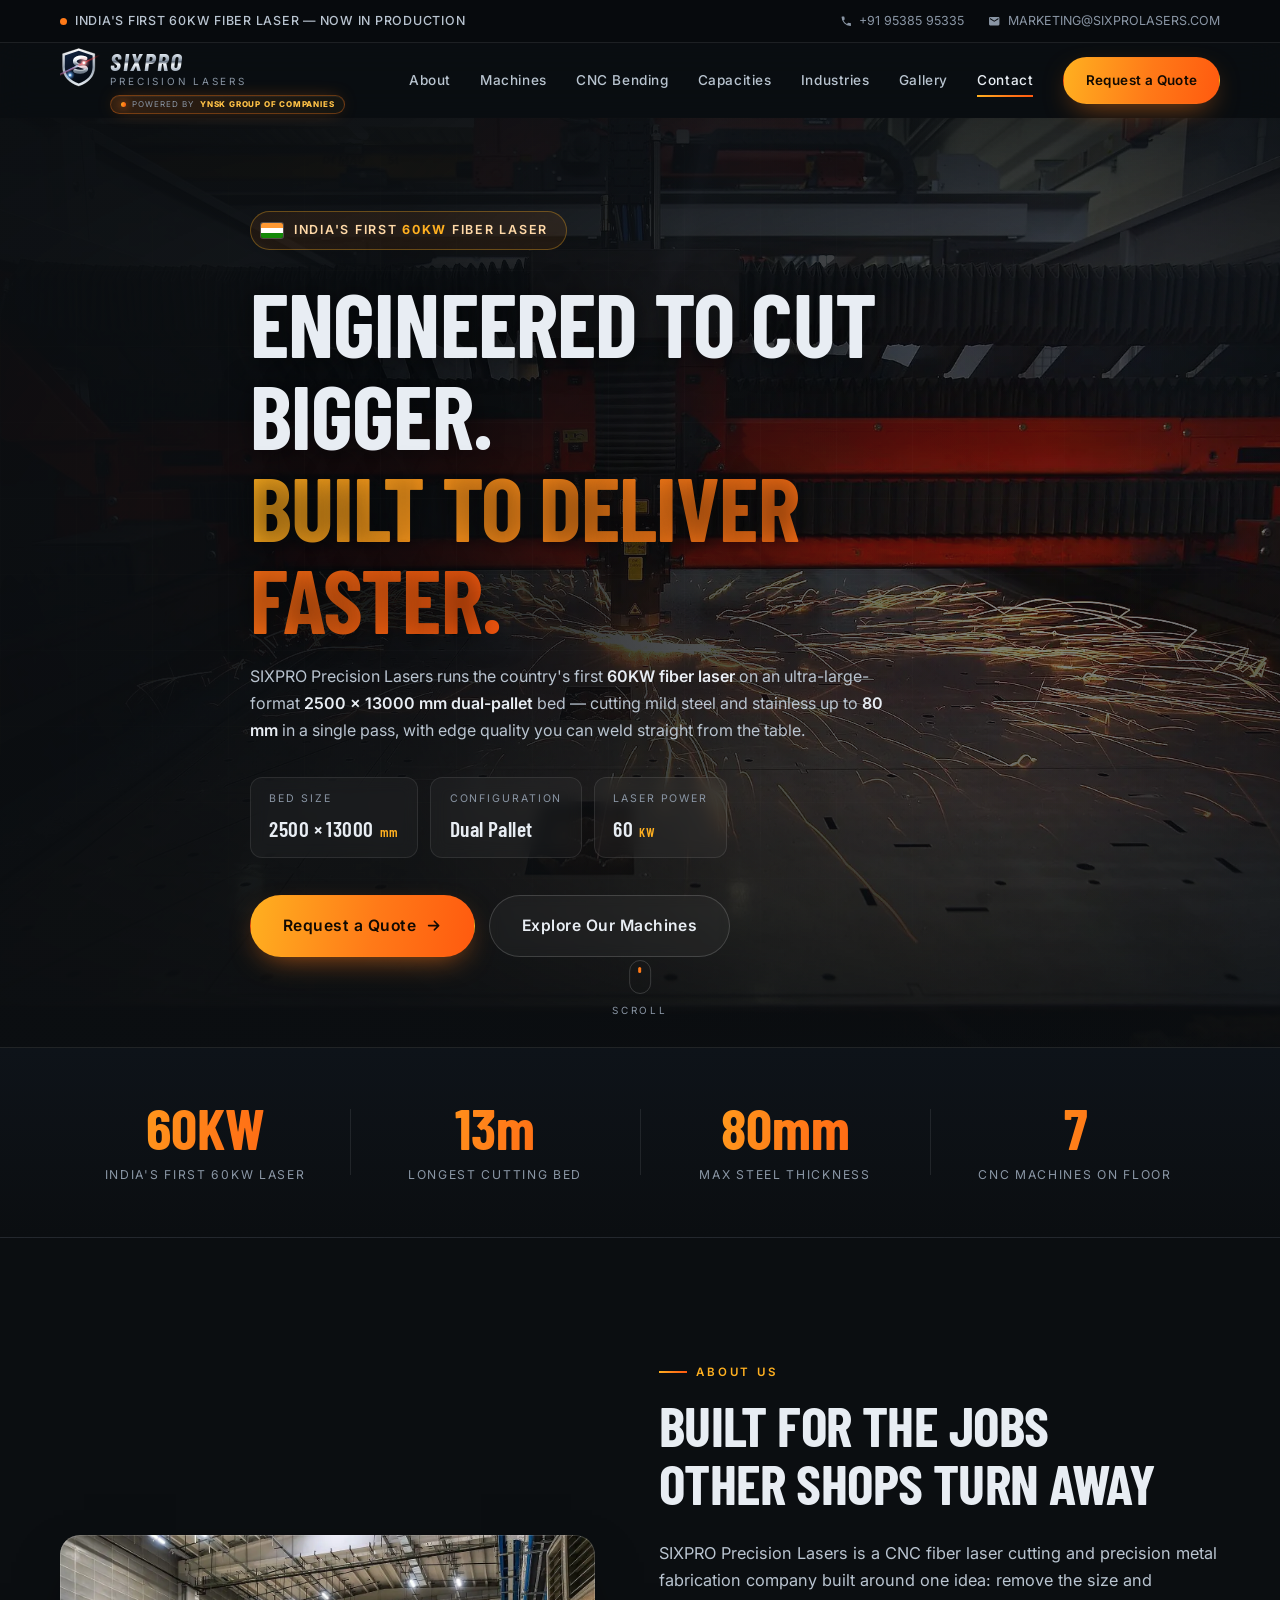
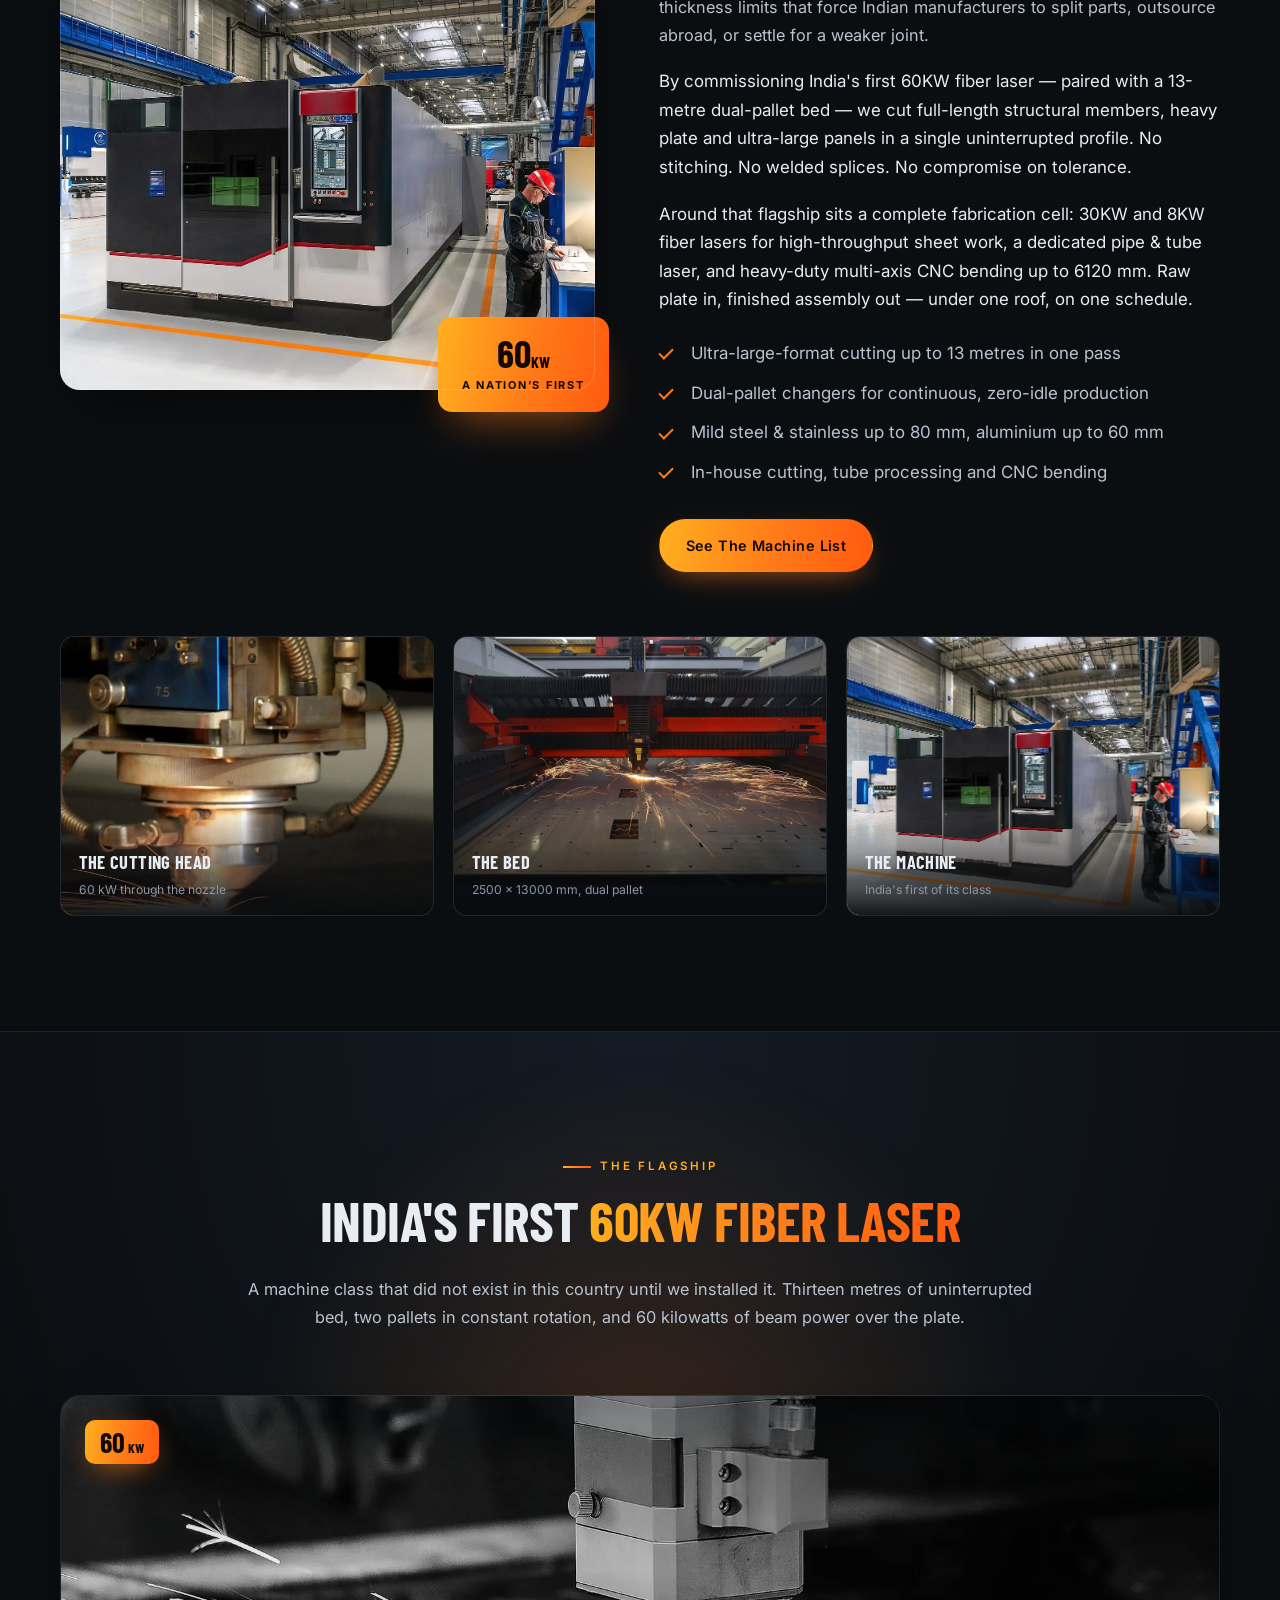
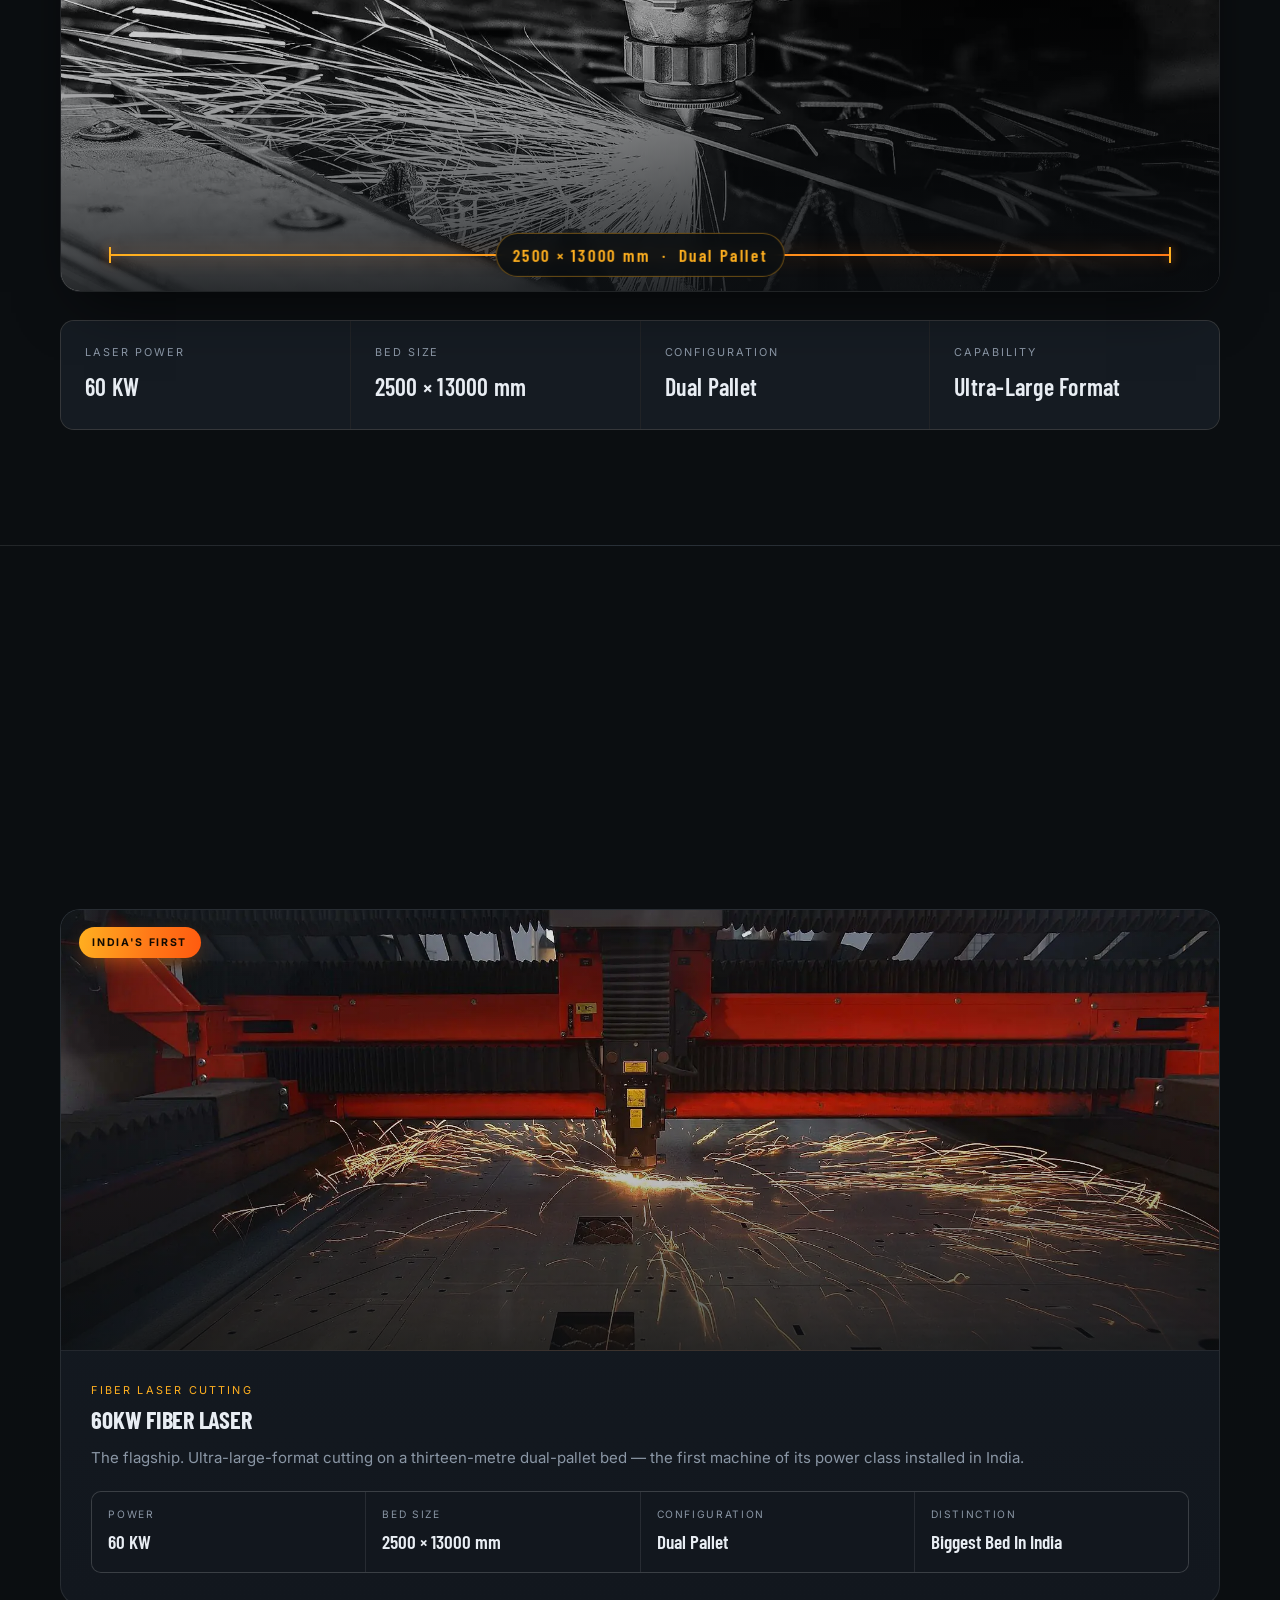
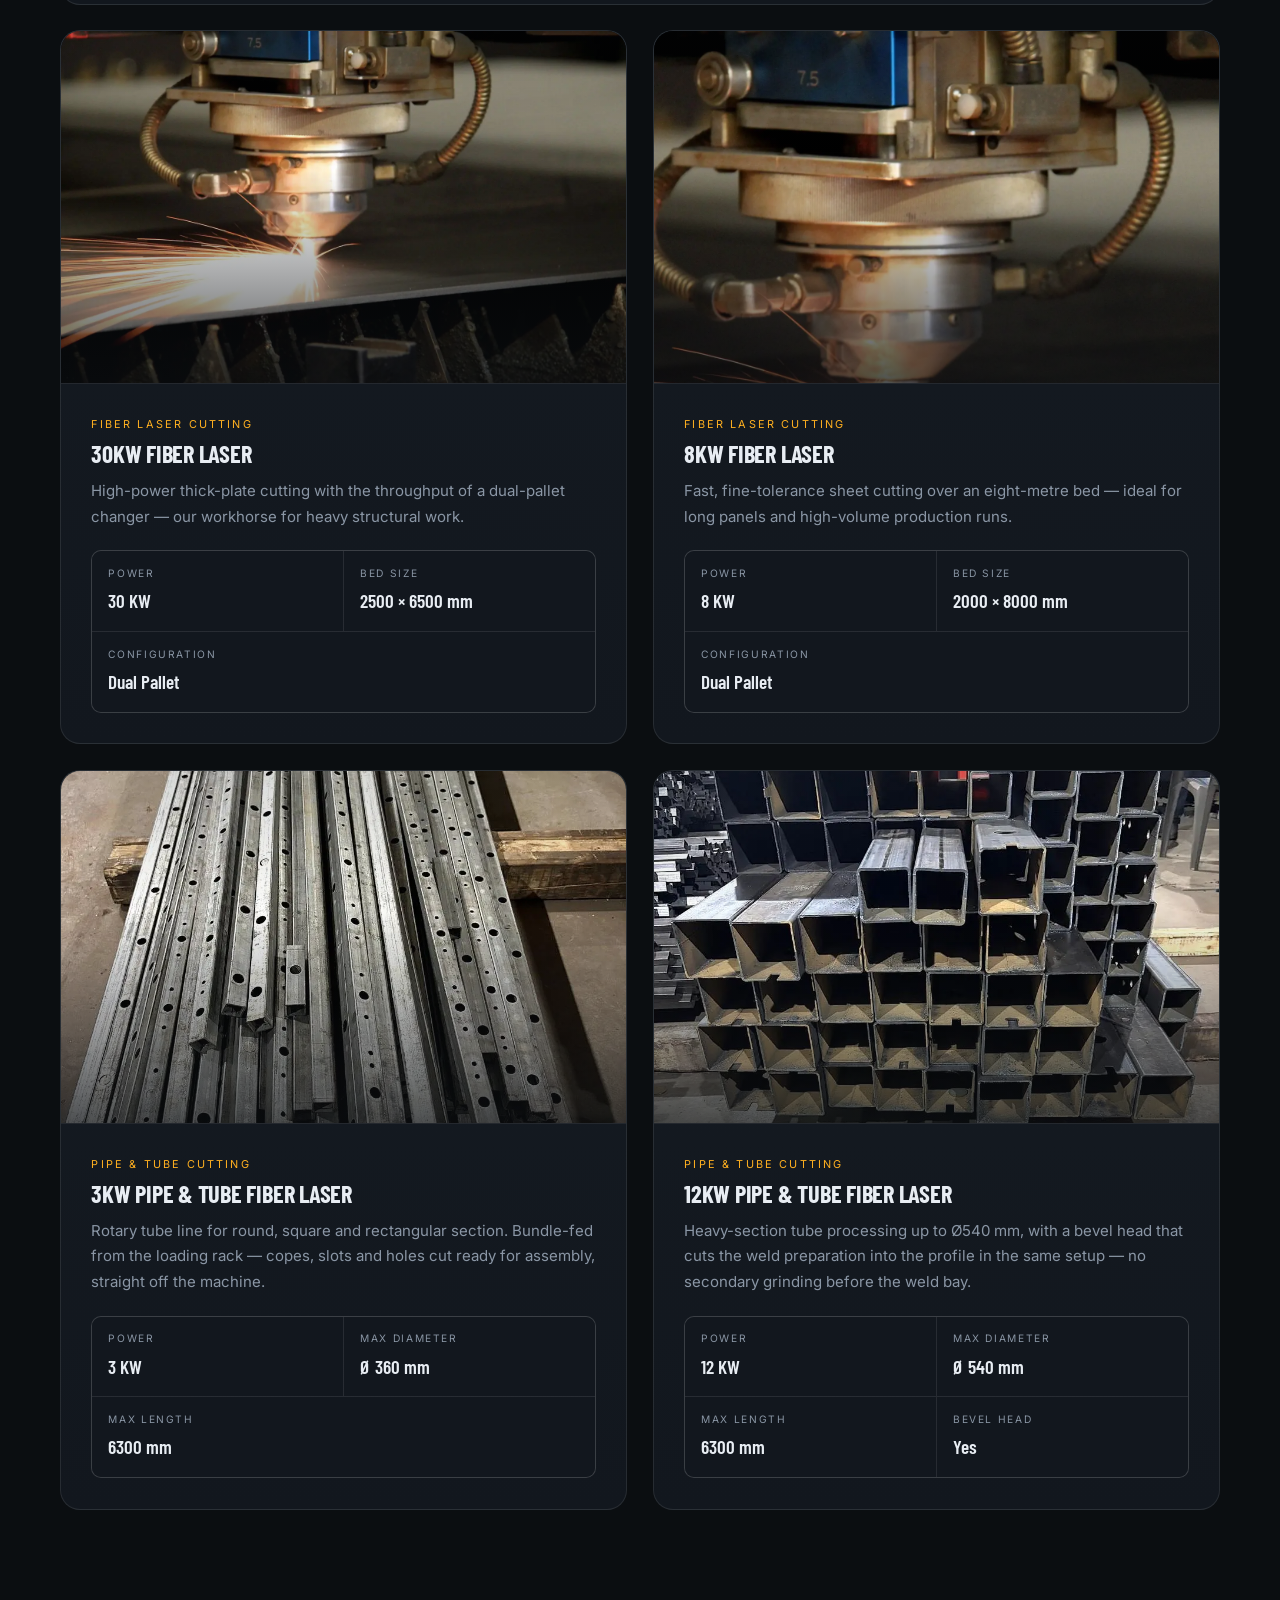
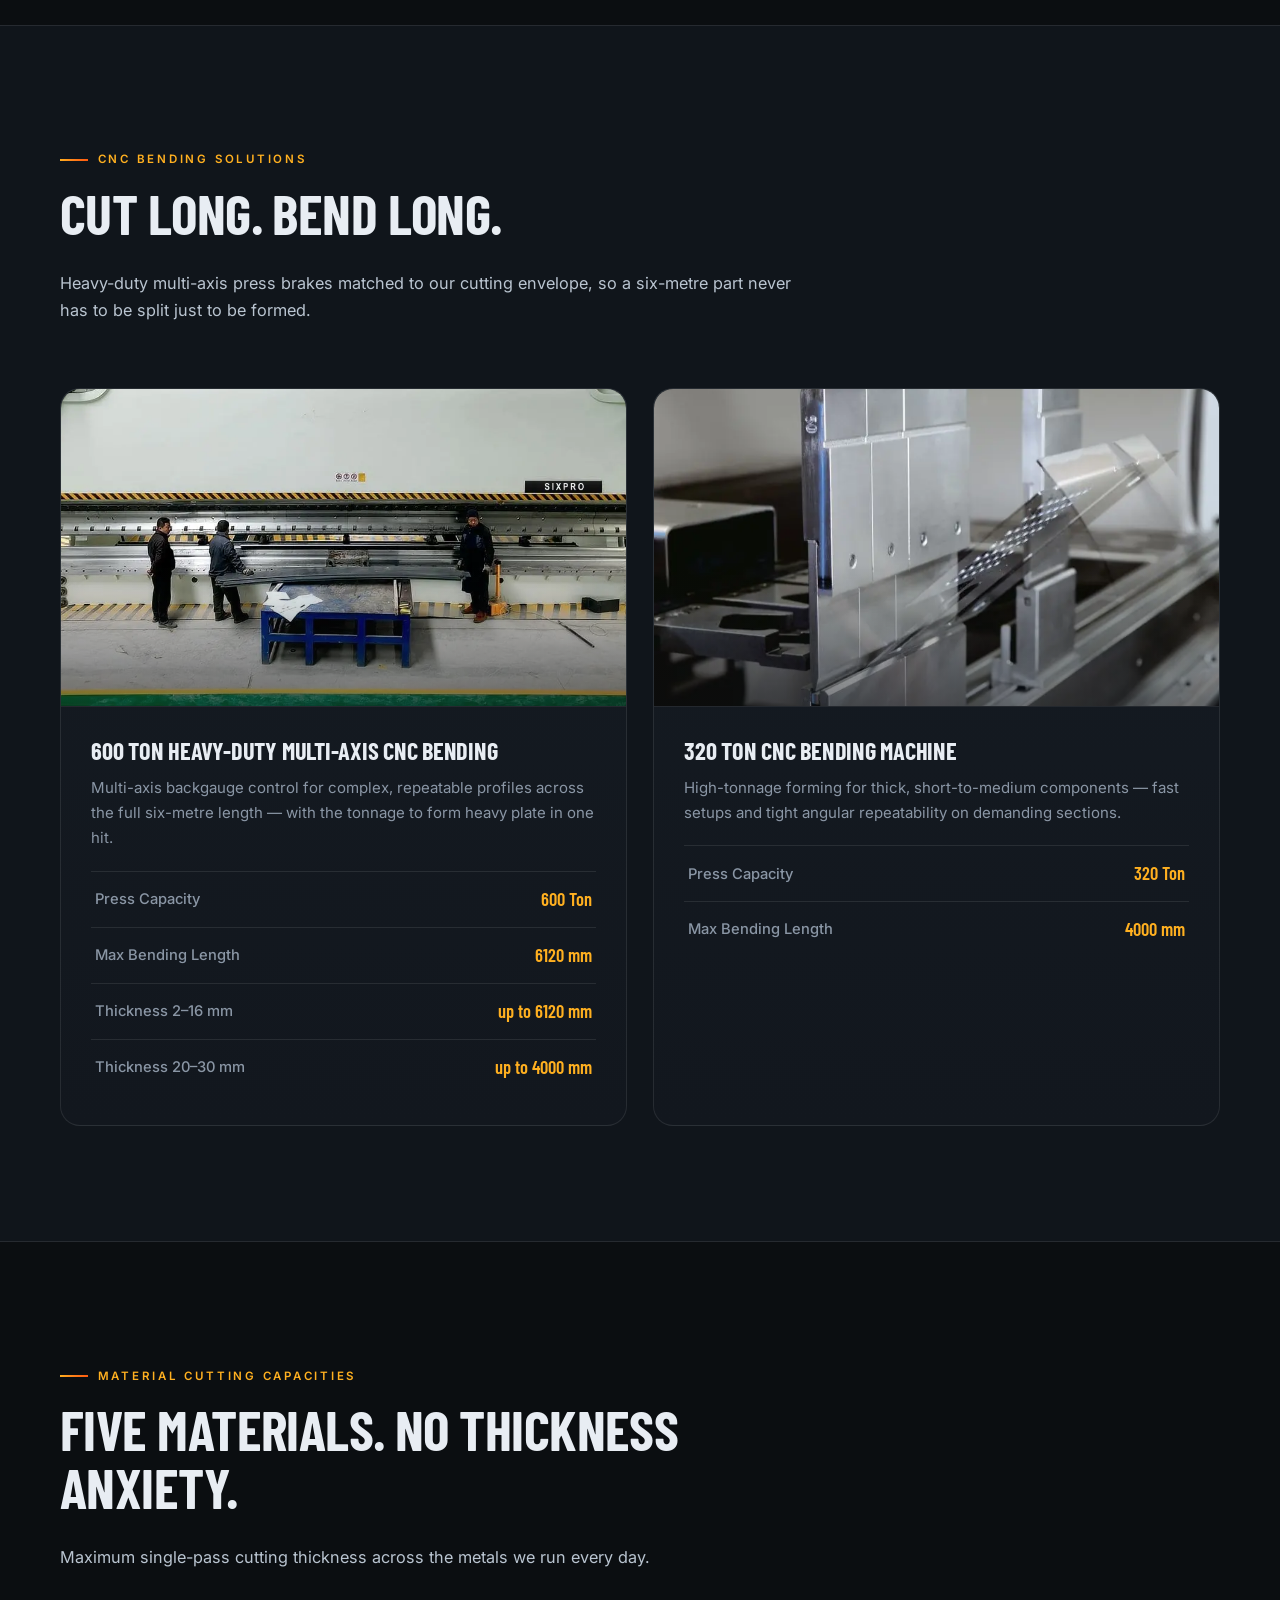
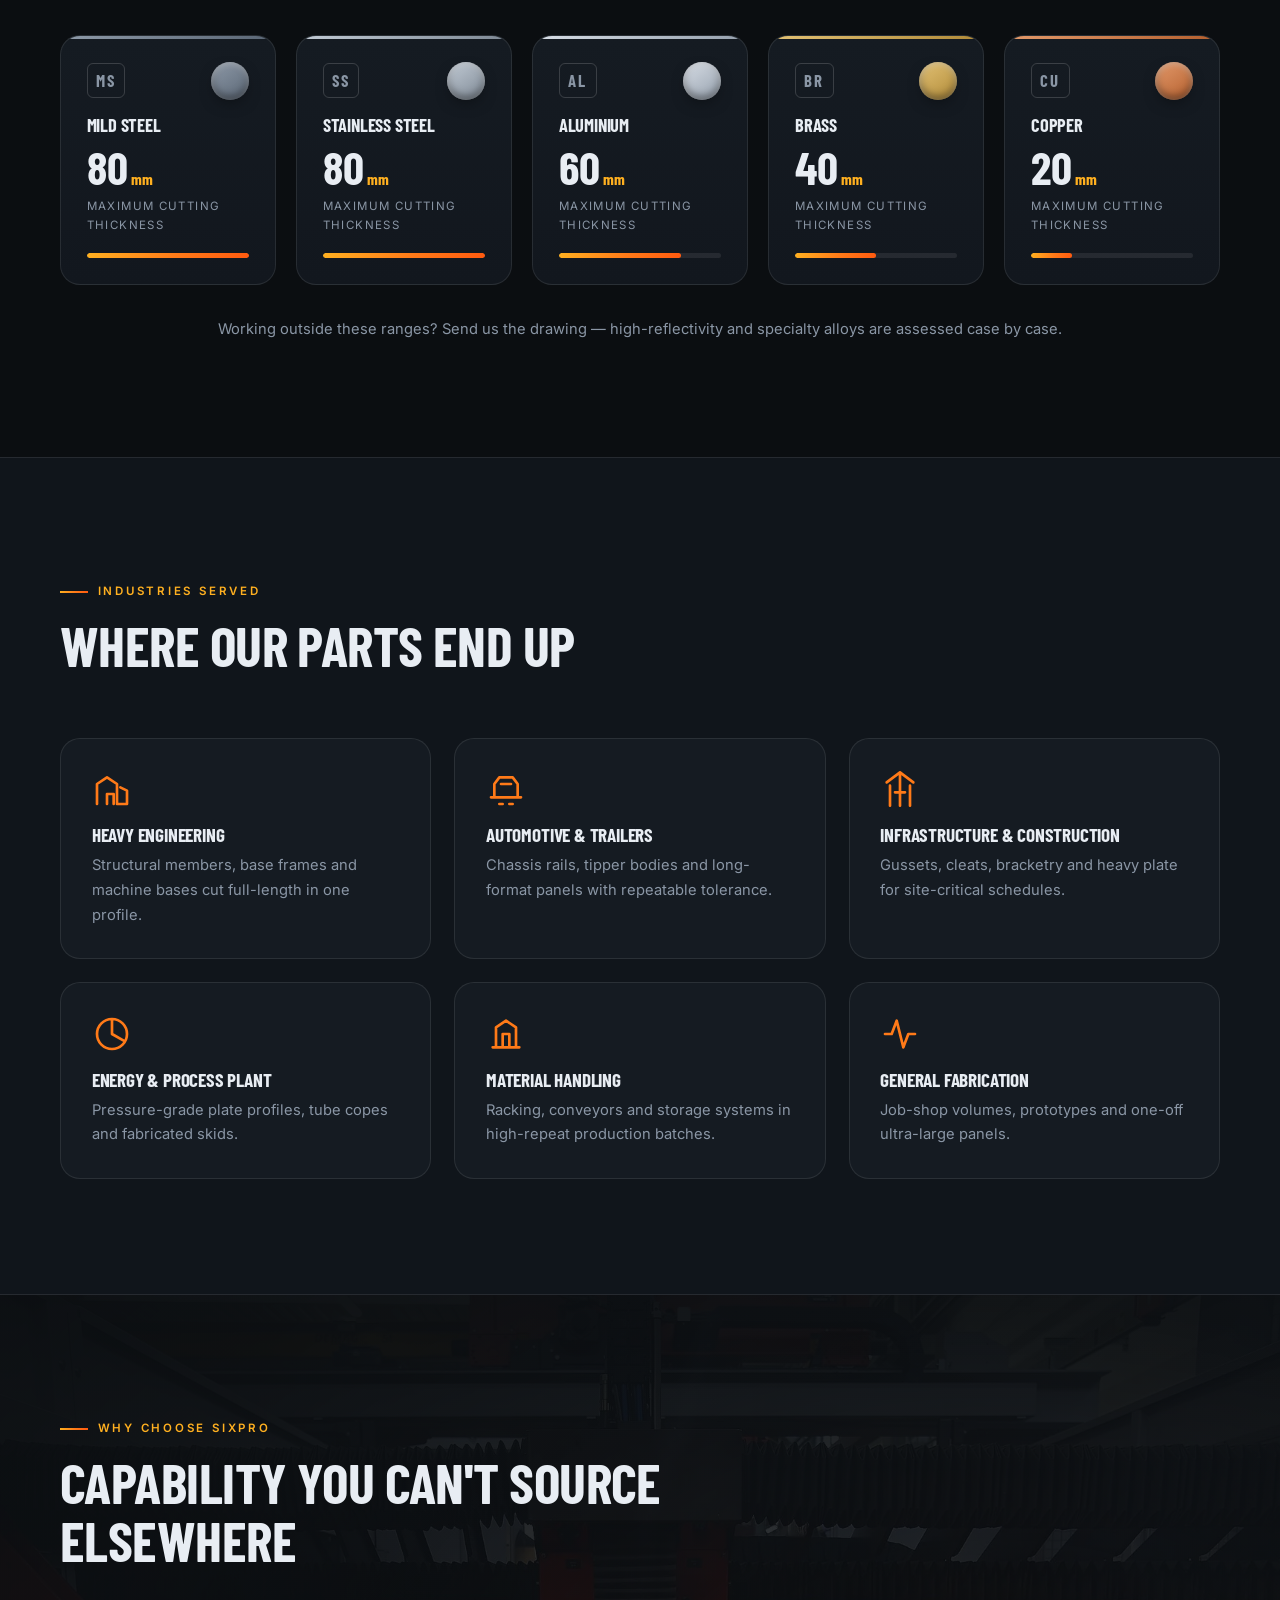
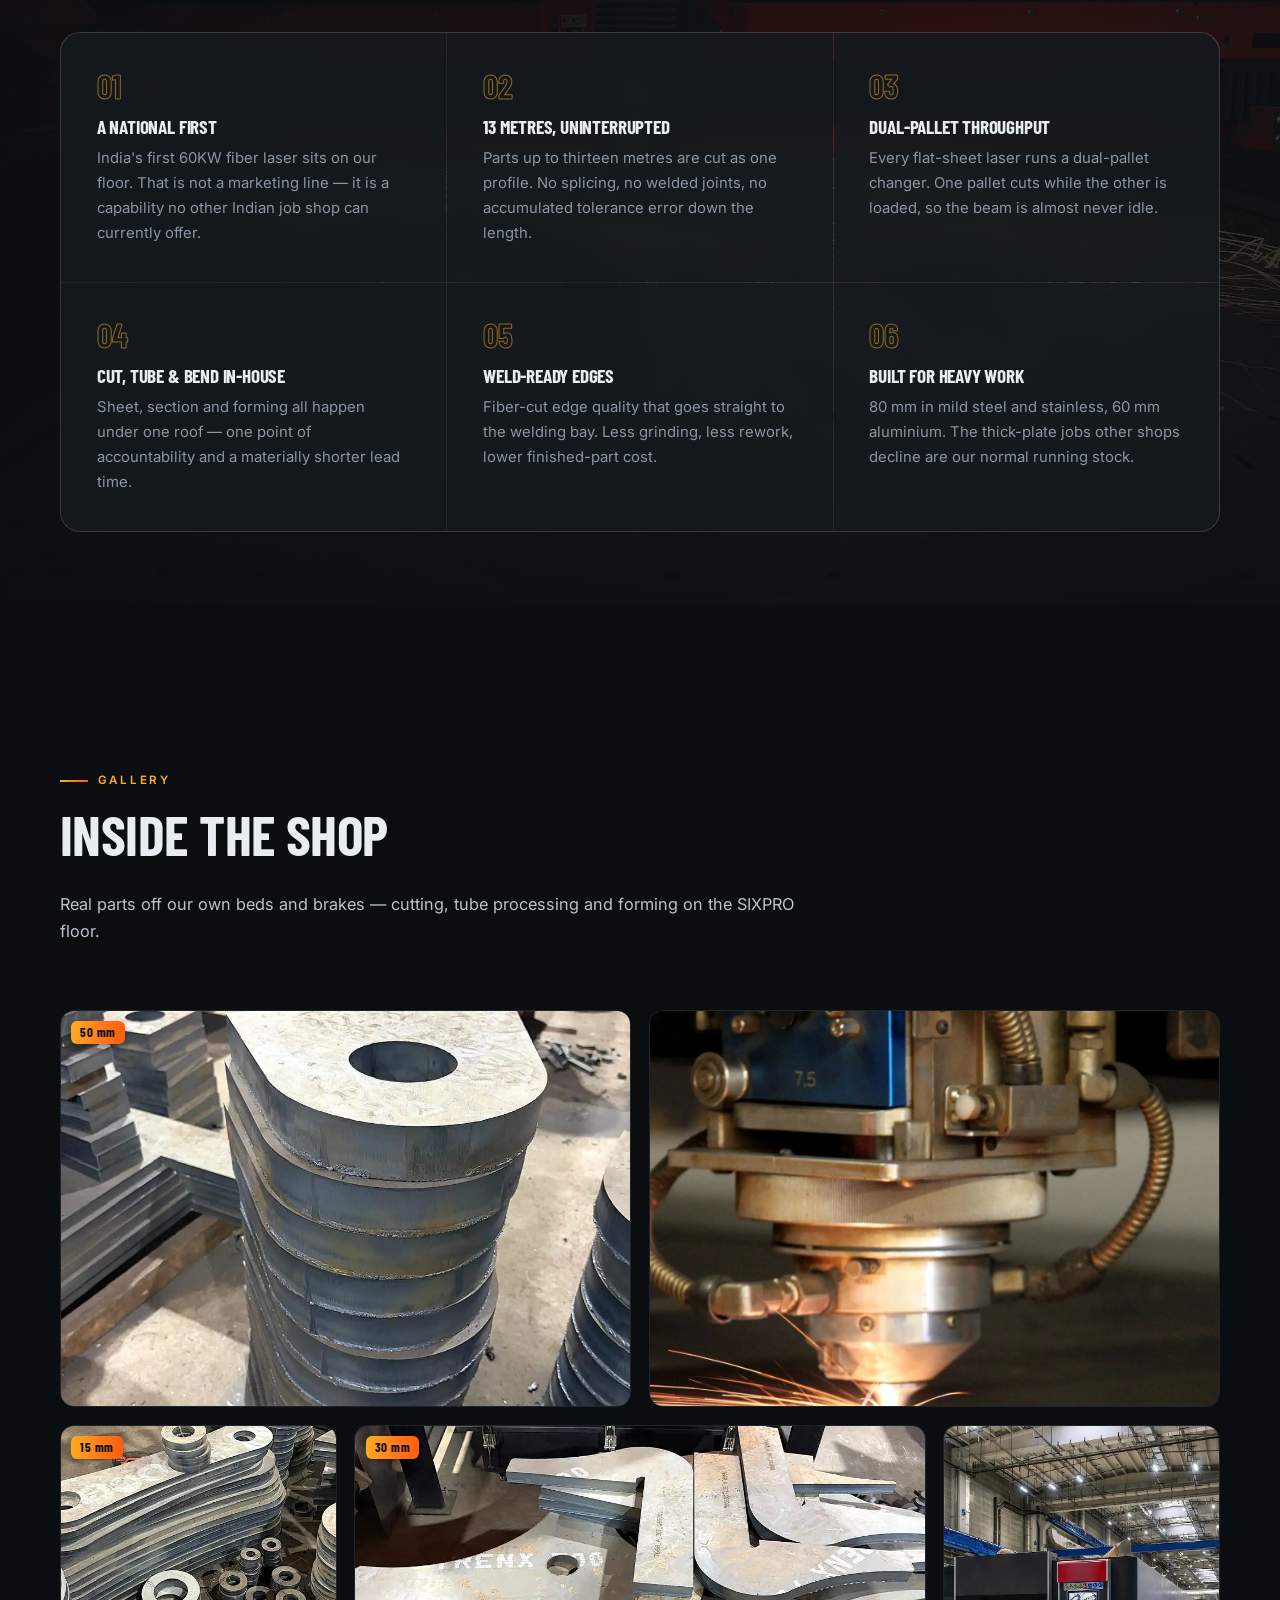
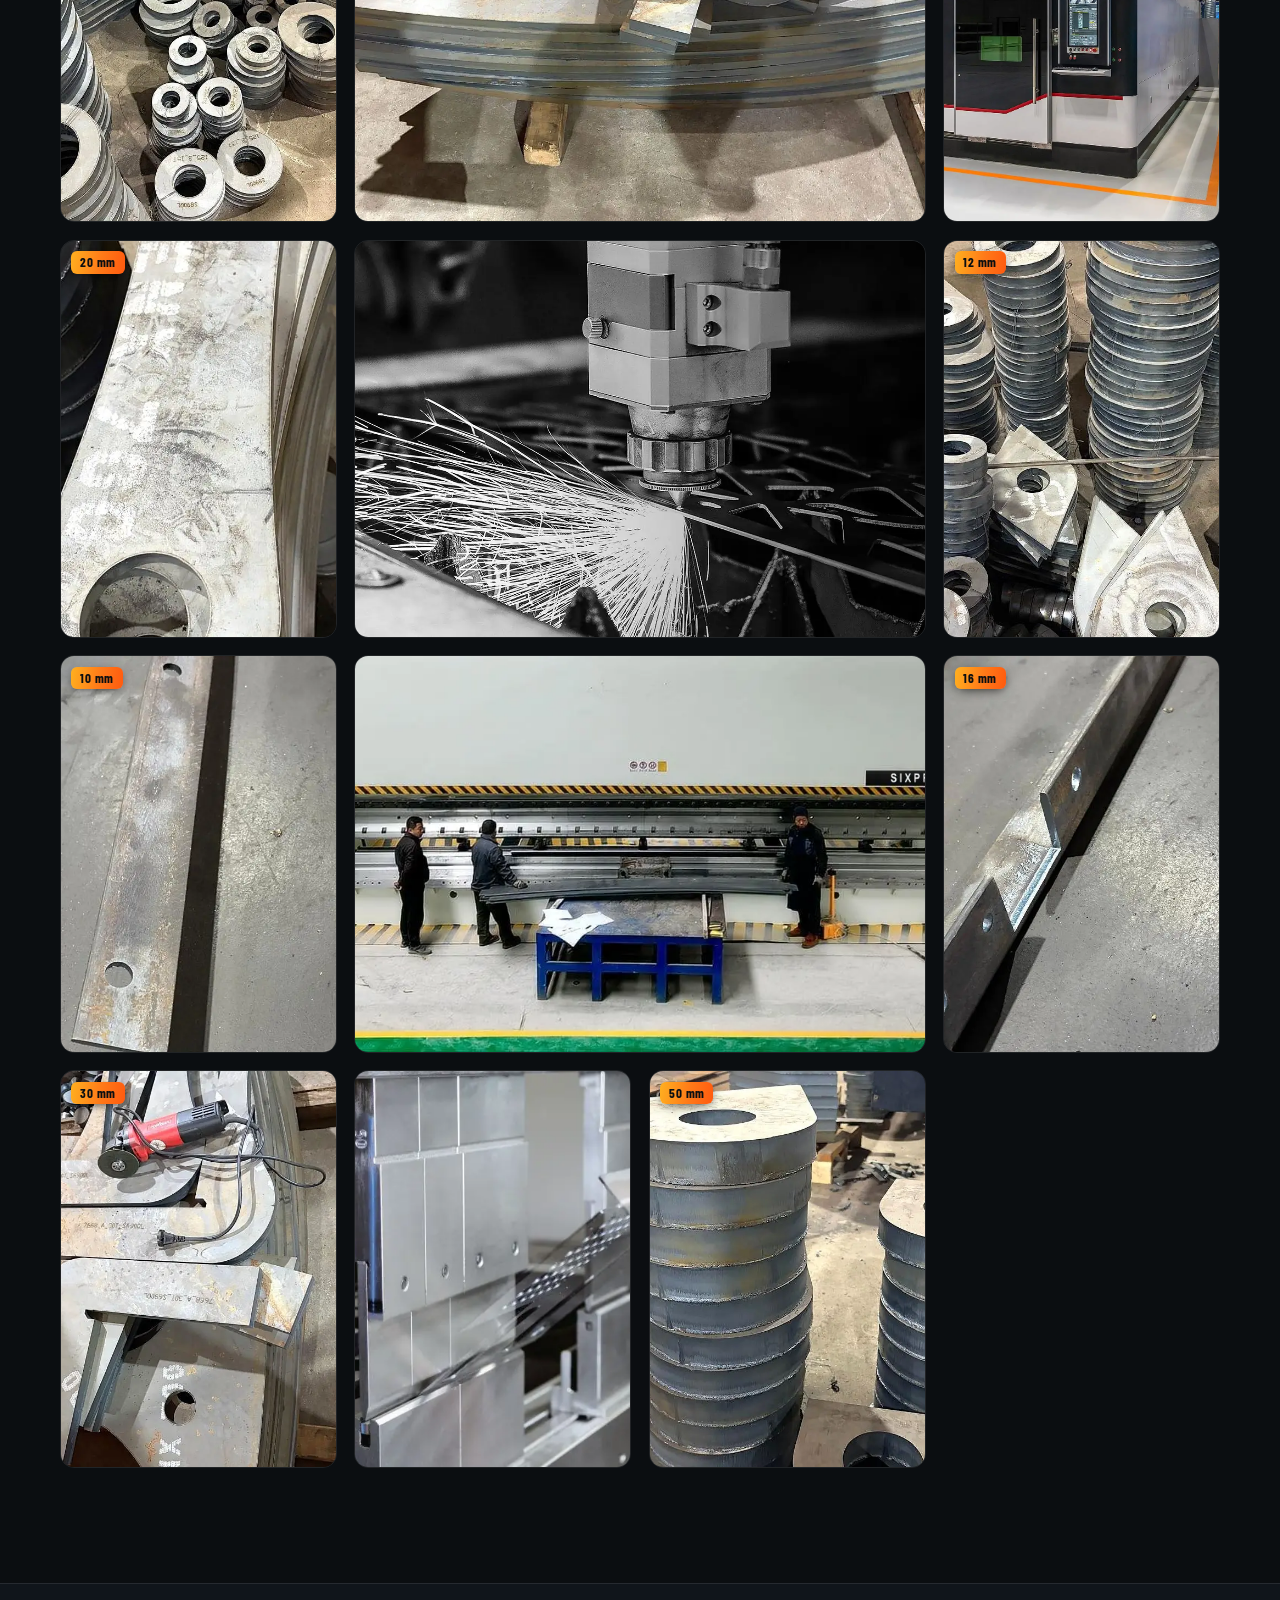
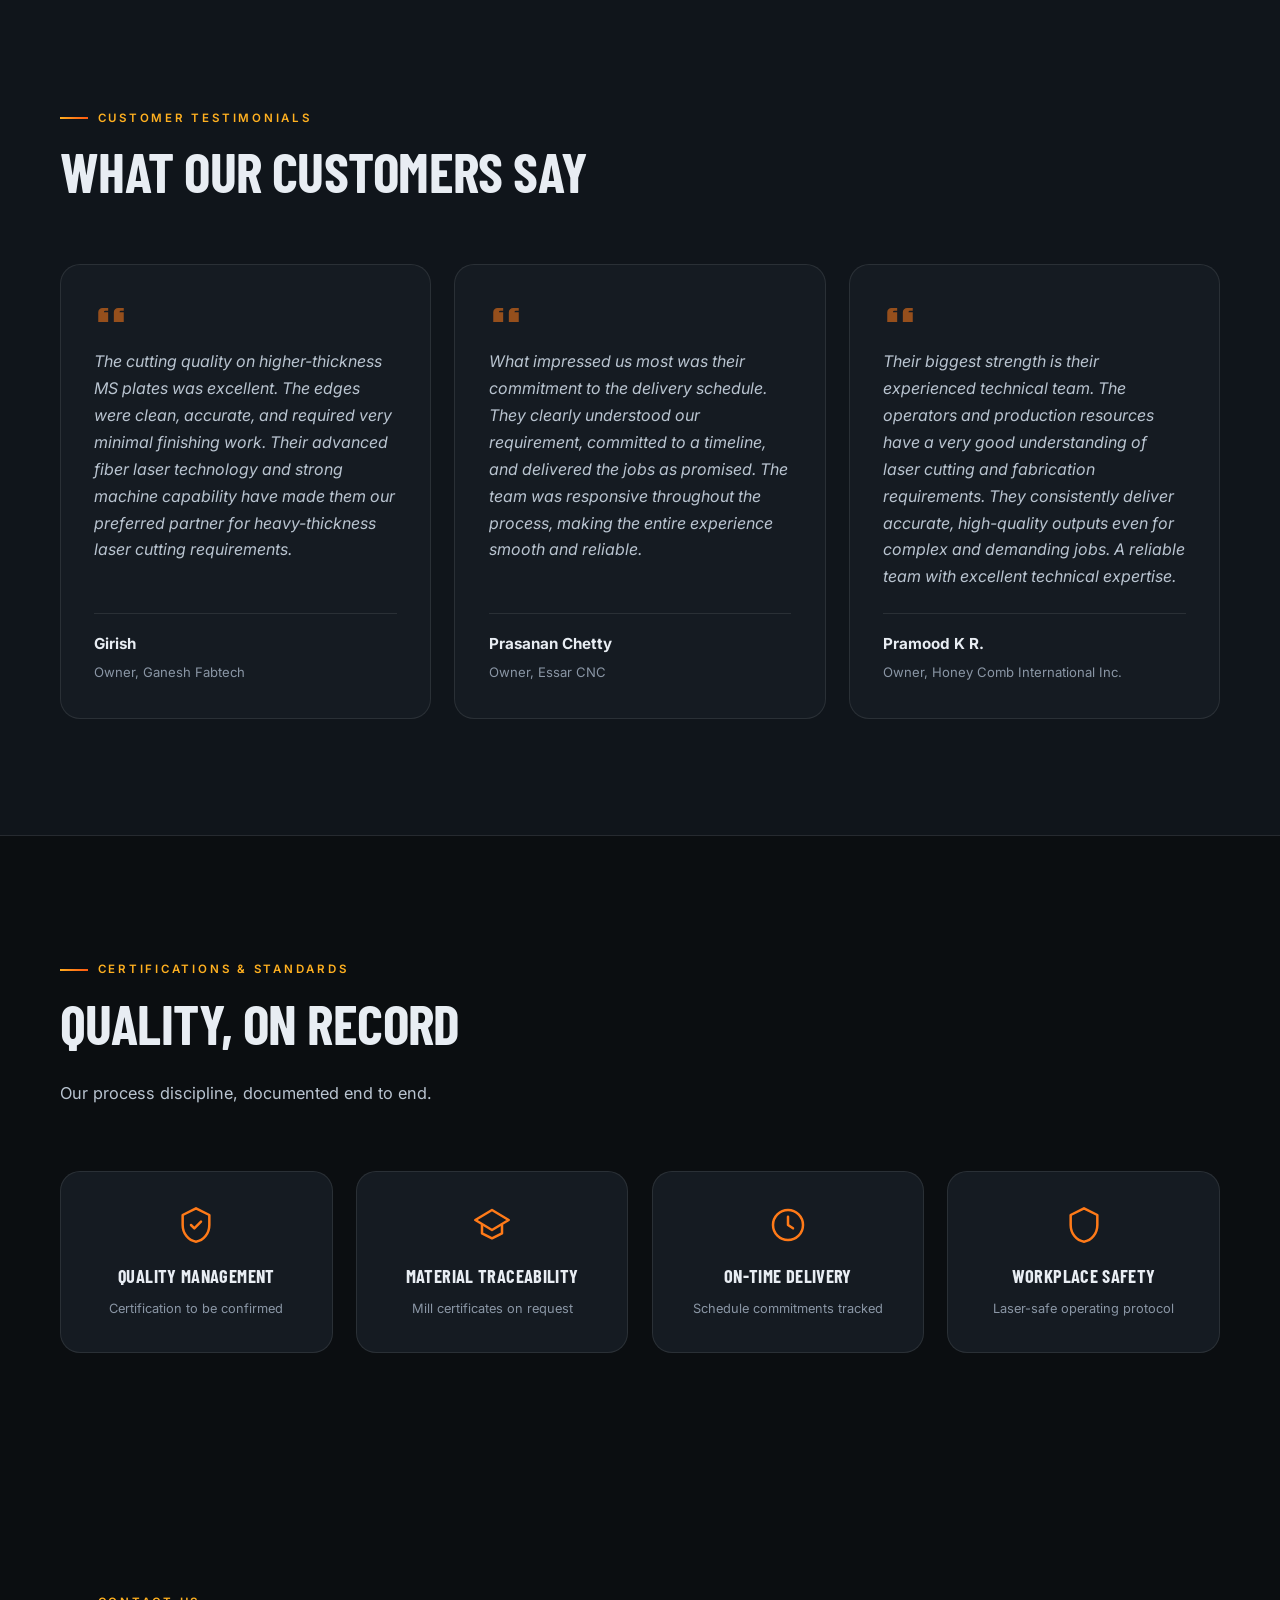
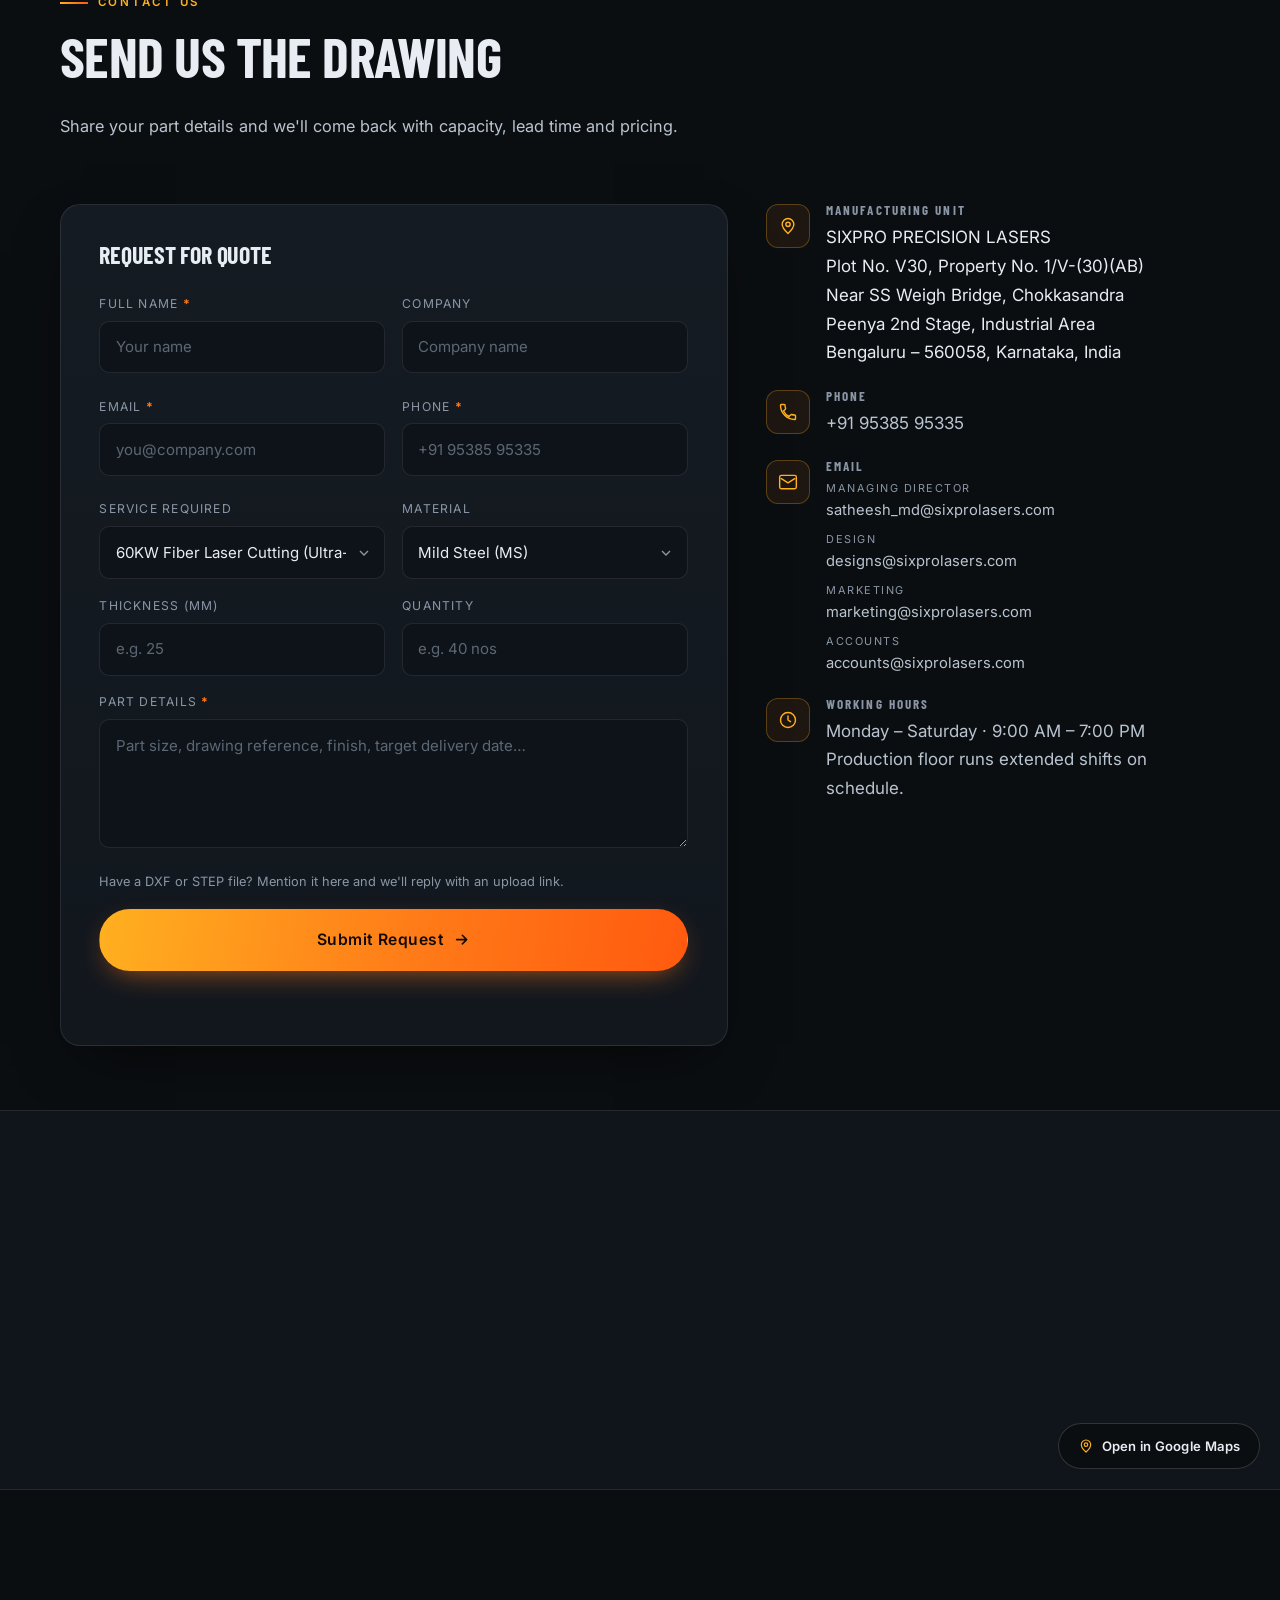
==== index.html @ 2ed4de6d "Initial commit: SIXPRO Precision Lasers marketing site Static, dependency-free site for SIXPRO Preci" ====
<!DOCTYPE html>
<html lang="en">
<head>
<meta charset="utf-8">
<meta name="viewport" content="width=device-width, initial-scale=1">
<title>SIXPRO Precision Lasers | India's First 60KW Fiber Laser Cutting</title>
<meta name="description" content="SIXPRO Precision Lasers operates India's first 60KW fiber laser with a 2500 × 13000 mm dual-pallet bed. Ultra-large-format CNC fiber laser cutting, pipe &amp; tube cutting and heavy-duty CNC bending up to 80 mm mild steel.">
<meta name="keywords" content="60KW fiber laser India, CNC fiber laser cutting, ultra large format laser cutting, precision metal fabrication, CNC bending, pipe and tube laser cutting, 80mm steel cutting">
<meta name="author" content="SIXPRO Precision Lasers">
<meta name="robots" content="index, follow">
<link rel="canonical" href="https://www.sixprolasers.com/">

<!-- Open Graph / social -->
<meta property="og:type" content="website">
<meta property="og:site_name" content="SIXPRO Precision Lasers">
<meta property="og:title" content="India's First 60KW Fiber Laser | SIXPRO Precision Lasers">
<meta property="og:description" content="Ultra-large-format fiber laser cutting on a 2500 × 13000 mm dual-pallet bed. Cutting mild steel and stainless up to 80 mm.">
<meta property="og:image" content="https://www.sixprolasers.com/assets/img/laser-hero.jpg">
<meta property="og:url" content="https://www.sixprolasers.com/">
<meta name="twitter:card" content="summary_large_image">
<meta name="theme-color" content="#0B0E11">

<link rel="icon" href="assets/favicon.svg" type="image/svg+xml">
<link rel="preconnect" href="https://fonts.googleapis.com">
<link rel="preconnect" href="https://fonts.gstatic.com" crossorigin>
<link href="https://fonts.googleapis.com/css2?family=Barlow+Condensed:wght@500;600;700&family=Inter:wght@400;500;600;700&display=swap" rel="stylesheet">
<link rel="preload" as="image" href="assets/img/laser-hero.webp" type="image/webp">
<link rel="stylesheet" href="css/styles.css?v=20261029-1">
</head>
<body>

<a class="skip-link" href="#main">Skip to content</a>

<!-- ══ SIXPRO brand mark — defined once, referenced by nav + footer ══
     Full horizontal lockup (mark + wordmark) lives in assets/logo-sixpro.svg -->
<svg width="0" height="0" style="position:absolute" aria-hidden="true" focusable="false">
  <defs>
    <linearGradient id="mChrome" x1="0" y1="0" x2="0" y2="1">
      <stop offset="0%" stop-color="#FFFFFF"/><stop offset="22%" stop-color="#DFE7EF"/>
      <stop offset="46%" stop-color="#7F8B9A"/><stop offset="53%" stop-color="#5C6775"/>
      <stop offset="62%" stop-color="#F4F8FC"/><stop offset="82%" stop-color="#AEB9C6"/>
      <stop offset="100%" stop-color="#6E7A88"/>
    </linearGradient>
    <linearGradient id="mEdge" x1="0" y1="0" x2="0" y2="1">
      <stop offset="0%" stop-color="#FFFFFF"/><stop offset="50%" stop-color="#93A0AE"/>
      <stop offset="100%" stop-color="#E6EDF4"/>
    </linearGradient>
    <linearGradient id="mFace" x1="0" y1="0" x2="0.4" y2="1">
      <stop offset="0%" stop-color="#12233F"/><stop offset="55%" stop-color="#0A1526"/>
      <stop offset="100%" stop-color="#050B14"/>
    </linearGradient>
    <linearGradient id="mRed" x1="0" y1="0" x2="1" y2="0">
      <stop offset="0%" stop-color="#FF2D2D" stop-opacity="0"/>
      <stop offset="42%" stop-color="#FF3A3A" stop-opacity=".85"/>
      <stop offset="52%" stop-color="#FFF1F1"/>
      <stop offset="62%" stop-color="#FF3A3A" stop-opacity=".85"/>
      <stop offset="100%" stop-color="#FF2D2D" stop-opacity="0"/>
    </linearGradient>
    <linearGradient id="mBlue" x1="0" y1="0" x2="1" y2="0">
      <stop offset="0%" stop-color="#1E7BFF" stop-opacity="0"/>
      <stop offset="55%" stop-color="#48A6FF" stop-opacity=".95"/>
      <stop offset="100%" stop-color="#1E7BFF" stop-opacity="0"/>
    </linearGradient>
    <radialGradient id="mCoreR">
      <stop offset="0%" stop-color="#FFFFFF"/>
      <stop offset="35%" stop-color="#FFD9D9" stop-opacity=".9"/>
      <stop offset="100%" stop-color="#FF2020" stop-opacity="0"/>
    </radialGradient>
    <radialGradient id="mCoreB">
      <stop offset="0%" stop-color="#FFFFFF"/>
      <stop offset="40%" stop-color="#8CC8FF" stop-opacity=".85"/>
      <stop offset="100%" stop-color="#1E7BFF" stop-opacity="0"/>
    </radialGradient>
    <filter id="mGlow" x="-70%" y="-70%" width="240%" height="240%">
      <feGaussianBlur stdDeviation="2.2"/>
    </filter>
    <clipPath id="mShieldClip">
      <path d="M58 8 108 24v40c0 30-19 49-50 60C27 113 8 94 8 64V24z"/>
    </clipPath>

    <symbol id="sixproMark" viewBox="0 0 124 130">
      <path d="M58 8 108 24v40c0 30-19 49-50 60C27 113 8 94 8 64V24z" fill="url(#mEdge)"/>
      <path d="M58 15 101 29v35c0 26-16.5 42.5-43 52.5C31.5 106.5 15 90 15 64V29z" fill="url(#mFace)"/>
      <g clip-path="url(#mShieldClip)">
        <path d="M79 38c-14-5-31-3-33 8-2 10 12 14 23 17s16 8 9 13c-7 5-22 5-31 1"
              fill="none" stroke="url(#mChrome)" stroke-width="12" stroke-linecap="round"/>
        <path d="M79 33.8c-14-5-31-3-33 8-2 10 12 14 23 17s16 8 9 13c-7 5-22 5-31 1"
              fill="none" stroke="#FFFFFF" stroke-opacity=".5" stroke-width="2.4" stroke-linecap="round"/>
      </g>
      <path d="M58 8 108 24v40c0 30-19 49-50 60C27 113 8 94 8 64V24z"
            fill="none" stroke="#FFFFFF" stroke-opacity=".55" stroke-width="1.4"/>
      <!-- flare: streak lengths are sized so their gradients fade to zero
           inside the viewBox, so nothing is visibly clipped at the edges -->
      <g transform="rotate(-26 74 52)">
        <rect x="-40" y="49.9" width="170" height="4.2" rx="2.1" fill="url(#mRed)" filter="url(#mGlow)"/>
        <rect x="-40" y="51.4" width="170" height="1.2" rx=".6" fill="url(#mRed)"/>
        <rect x="-34" y="50.2" width="108" height="3.6" rx="1.8" fill="url(#mBlue)" filter="url(#mGlow)"/>
        <rect x="72.4" y="22" width="3.2" height="60" rx="1.6" fill="url(#mCoreR)" opacity=".5" filter="url(#mGlow)"/>
      </g>
      <circle cx="74" cy="52" r="20" fill="url(#mCoreR)" opacity=".5"/>
      <circle cx="74" cy="52" r="10" fill="url(#mCoreR)"/>
      <circle cx="74" cy="52" r="3.4" fill="#FFFFFF"/>
      <circle cx="31" cy="90" r="15" fill="url(#mCoreB)" opacity=".6"/>
      <circle cx="31" cy="90" r="7.5" fill="url(#mCoreB)"/>
      <circle cx="31" cy="90" r="2.6" fill="#F2F9FF"/>
    </symbol>
  </defs>
</svg>

<!-- ══════════════════════════ HEADER ══════════════════════════ -->
<div class="topbar">
  <div class="wrap topbar__inner">
    <span class="topbar__tag"><span class="pulse"></span> India's First 60KW Fiber Laser — Now In Production</span>
    <div class="topbar__links">
      <a href="tel:+919538595335" data-contact="phone-href"><svg class="ico" viewBox="0 0 24 24" aria-hidden="true"><path d="M6.6 10.8a15.1 15.1 0 0 0 6.6 6.6l2.2-2.2a1 1 0 0 1 1-.25 11.4 11.4 0 0 0 3.6.57 1 1 0 0 1 1 1V20a1 1 0 0 1-1 1A17 17 0 0 1 3 4a1 1 0 0 1 1-1h3.5a1 1 0 0 1 1 1 11.4 11.4 0 0 0 .57 3.6 1 1 0 0 1-.25 1z"/></svg><span data-contact="phone">+91 95385 95335</span></a>
      <a href="mailto:MARKETING@SIXPROLASERS.COM" data-contact="email-href"><svg class="ico" viewBox="0 0 24 24" aria-hidden="true"><path d="M20 4H4a2 2 0 0 0-2 2v12a2 2 0 0 0 2 2h16a2 2 0 0 0 2-2V6a2 2 0 0 0-2-2m0 4-8 5-8-5V6l8 5 8-5z"/></svg><span data-contact="email">MARKETING@SIXPROLASERS.COM</span></a>
    </div>
  </div>
</div>

<header class="nav" id="nav">
  <div class="wrap nav__inner">
    <div class="brandbox">
      <a class="brand" href="#top" aria-label="SIXPRO Precision Lasers home">
        <svg class="brand__mark" viewBox="0 0 124 130" aria-hidden="true"><use href="#sixproMark"/></svg>
        <span class="brand__text">
          <strong>SIXPRO</strong>
          <em>Precision Lasers</em>
        </span>
      </a>
      <p class="powered" data-contact="powered">Powered by <a href="https://www.ynsklaser.in" target="_blank" rel="noopener noreferrer">YNSK Group of Companies</a></p>
    </div>

    <nav class="nav__links" id="navLinks" aria-label="Primary">
      <a href="#about">About</a>
      <a href="#machines">Machines</a>
      <a href="#bending">CNC Bending</a>
      <a href="#materials">Capacities</a>
      <a href="#industries">Industries</a>
      <a href="#gallery">Gallery</a>
      <a href="#contact">Contact</a>
      <a class="btn btn--primary nav__cta" href="#rfq">Request a Quote</a>
    </nav>

    <button class="burger" id="burger" aria-label="Open menu" aria-expanded="false" aria-controls="navLinks">
      <span></span><span></span><span></span>
    </button>
  </div>
</header>

<main id="main">

<!-- ══════════════════════════ HERO ══════════════════════════ -->
<section class="hero" id="top">
  <picture class="hero__bg">
    <source srcset="assets/img/laser-hero.webp" type="image/webp">
    <img src="assets/img/laser-hero.jpg" alt="CNC fiber laser cutting head profiling a steel sheet, sparks streaming across the bed" fetchpriority="high" decoding="async">
  </picture>
  <div class="hero__scrim"></div>
  <div class="hero__grid" aria-hidden="true"></div>

  <div class="wrap hero__inner">
    <div class="flag-badge reveal">
      <span class="flag-badge__flag" aria-hidden="true">
        <span></span><span></span><span></span>
      </span>
      <span>India's First <b>60KW</b> Fiber Laser</span>
    </div>

    <h1 class="hero__title reveal" data-delay="1">
      Engineered To Cut Bigger.<br>
      <span class="grad">Built To Deliver Faster.</span>
    </h1>

    <p class="hero__lead reveal" data-delay="2">
      SIXPRO Precision Lasers runs the country's first <strong>60KW fiber laser</strong> on an
      ultra-large-format <strong>2500 × 13000 mm dual-pallet</strong> bed — cutting mild steel and
      stainless up to <strong>80 mm</strong> in a single pass, with edge quality you can weld straight from the table.
    </p>

    <div class="hero__specs reveal" data-delay="3">
      <div class="spec-chip">
        <span class="spec-chip__k">Bed Size</span>
        <span class="spec-chip__v">2500 × 13000 <i>mm</i></span>
      </div>
      <div class="spec-chip">
        <span class="spec-chip__k">Configuration</span>
        <span class="spec-chip__v">Dual Pallet</span>
      </div>
      <div class="spec-chip">
        <span class="spec-chip__k">Laser Power</span>
        <span class="spec-chip__v">60 <i>KW</i></span>
      </div>
    </div>

    <div class="hero__cta reveal" data-delay="4">
      <a class="btn btn--primary btn--lg" href="#rfq">Request a Quote<svg class="ico" viewBox="0 0 24 24" aria-hidden="true"><path d="M5 12h13m-5-6 6 6-6 6" fill="none" stroke="currentColor" stroke-width="2.2" stroke-linecap="round" stroke-linejoin="round"/></svg></a>
      <a class="btn btn--ghost btn--lg" href="#machines">Explore Our Machines</a>
    </div>
  </div>

  <a class="hero__scroll" href="#stats" aria-label="Scroll to next section">
    <span class="hero__mouse"></span>
    <span>Scroll</span>
  </a>
</section>

<!-- ══════════════════════════ STATS ══════════════════════════ -->
<section class="stats" id="stats">
  <div class="wrap stats__grid">
    <div class="stat reveal"><span class="stat__n" data-count="60" data-suffix="KW">0</span><span class="stat__l">India's First 60KW Laser</span></div>
    <div class="stat reveal" data-delay="1"><span class="stat__n" data-count="13" data-suffix="m">0</span><span class="stat__l">Longest Cutting Bed</span></div>
    <div class="stat reveal" data-delay="2"><span class="stat__n" data-count="80" data-suffix="mm">0</span><span class="stat__l">Max Steel Thickness</span></div>
    <div class="stat reveal" data-delay="3"><span class="stat__n" data-count="7" data-suffix="">0</span><span class="stat__l">CNC Machines On Floor</span></div>
  </div>
</section>

<!-- ══════════════════════════ ABOUT ══════════════════════════ -->
<section class="section" id="about">
  <div class="wrap about">
    <div class="about__media reveal">
      <picture>
        <source srcset="assets/img/laser-machine.webp" type="image/webp">
        <img src="assets/img/laser-machine.jpg" alt="Large-format enclosed fiber laser cutting machine on the SIXPRO production floor" loading="lazy" decoding="async" width="1500" height="1133">
      </picture>
      <div class="about__badge">
        <span class="about__badge-n">60<i>KW</i></span>
        <span class="about__badge-t">A nation&rsquo;s first</span>
      </div>
    </div>

    <div class="about__body">
      <p class="eyebrow reveal">About Us</p>
      <h2 class="reveal" data-delay="1">Built For The Jobs<br>Other Shops Turn Away</h2>
      <p class="lead reveal" data-delay="2">
        SIXPRO Precision Lasers is a CNC fiber laser cutting and precision metal fabrication company built
        around one idea: remove the size and thickness limits that force Indian manufacturers to split
        parts, outsource abroad, or settle for a weaker joint.
      </p>
      <p class="reveal" data-delay="3">
        By commissioning India's first 60KW fiber laser — paired with a 13-metre dual-pallet bed — we cut
        full-length structural members, heavy plate and ultra-large panels in a single uninterrupted
        profile. No stitching. No welded splices. No compromise on tolerance.
      </p>
      <p class="reveal" data-delay="3">
        Around that flagship sits a complete fabrication cell: 30KW and 8KW fiber lasers for high-throughput
        sheet work, a dedicated pipe &amp; tube laser, and heavy-duty multi-axis CNC bending up to 6120 mm.
        Raw plate in, finished assembly out — under one roof, on one schedule.
      </p>

      <ul class="ticks reveal" data-delay="4">
        <li>Ultra-large-format cutting up to 13 metres in one pass</li>
        <li>Dual-pallet changers for continuous, zero-idle production</li>
        <li>Mild steel &amp; stainless up to 80 mm, aluminium up to 60 mm</li>
        <li>In-house cutting, tube processing and CNC bending</li>
      </ul>

      <a class="btn btn--primary reveal" data-delay="5" href="#machines">See The Machine List</a>
    </div>
  </div>

  <!-- 60KW showcase strip.
       Drop replacement photos in at these exact filenames and they appear here
       and in the gallery at the same time — no markup changes needed. -->
  <div class="wrap">
    <div class="astrip">
      <figure class="astrip__item reveal">
        <picture>
          <source srcset="assets/img/laser-head.webp" type="image/webp">
          <img src="assets/img/laser-head.jpg" alt="The 60KW cutting head driving a kerf through steel plate" loading="lazy" decoding="async" width="1600" height="1067">
        </picture>
        <figcaption><strong>The Cutting Head</strong><span>60 kW through the nozzle</span></figcaption>
      </figure>

      <figure class="astrip__item reveal" data-delay="1">
        <picture>
          <source srcset="assets/img/laser-hero.webp" type="image/webp">
          <img src="assets/img/laser-hero.jpg" alt="Gantry travelling the 13-metre dual-pallet bed mid-cut" loading="lazy" decoding="async" width="1920" height="1280">
        </picture>
        <figcaption><strong>The Bed</strong><span>2500 × 13000 mm, dual pallet</span></figcaption>
      </figure>

      <figure class="astrip__item reveal" data-delay="2">
        <picture>
          <source srcset="assets/img/laser-machine.webp" type="image/webp">
          <img src="assets/img/laser-machine.jpg" alt="The full large-format fiber laser installation on the SIXPRO floor" loading="lazy" decoding="async" width="1500" height="1133">
        </picture>
        <figcaption><strong>The Machine</strong><span>India's first of its class</span></figcaption>
      </figure>
    </div>
  </div>
</section>

<!-- ══════════════════════════ FLAGSHIP 60KW ══════════════════════════ -->
<section class="flagship" id="flagship">
  <div class="flagship__glow" aria-hidden="true"></div>
  <div class="wrap">
    <div class="flagship__head">
      <p class="eyebrow eyebrow--light reveal">The Flagship</p>
      <h2 class="reveal" data-delay="1">India's First <span class="grad">60KW Fiber Laser</span></h2>
      <p class="lead lead--light reveal" data-delay="2">
        A machine class that did not exist in this country until we installed it. Thirteen metres of
        uninterrupted bed, two pallets in constant rotation, and 60 kilowatts of beam power over the plate.
      </p>
    </div>

    <div class="flagship__body reveal" data-delay="2">
      <figure class="fvisual">
        <picture>
          <source srcset="assets/img/laser-band.webp" type="image/webp">
          <img src="assets/img/laser-band.jpg" alt="SIXPRO's 60KW fiber laser mid-cut, with a completed nest of profiled parts alongside" loading="lazy" decoding="async" width="1800" height="750">
        </picture>
        <figcaption class="fvisual__badge"><span>60</span><i>KW</i></figcaption>
        <div class="fvisual__dim" aria-hidden="true">
          <span class="fvisual__dim-label">2500 × 13000 mm &nbsp;·&nbsp; Dual Pallet</span>
        </div>
      </figure>

      <div class="flagship__specs">
        <div class="fspec"><span>Laser Power</span><strong>60 KW</strong></div>
        <div class="fspec"><span>Bed Size</span><strong>2500 × 13000 mm</strong></div>
        <div class="fspec"><span>Configuration</span><strong>Dual Pallet</strong></div>
        <div class="fspec"><span>Capability</span><strong>Ultra-Large Format</strong></div>
      </div>
    </div>
  </div>
</section>

<!-- ══════════════════════════ MACHINES ══════════════════════════ -->
<section class="section" id="machines">
  <div class="wrap">
    <div class="section__head">
      <p class="eyebrow reveal">Our Machines</p>
      <h2 class="reveal" data-delay="1">A Floor Built Around Capacity</h2>
      <p class="lead reveal" data-delay="2">Three flat-sheet fiber lasers, two dedicated pipe &amp; tube lines and two heavy press brakes — sized so that thickness, length and volume stop being the constraint on your design.</p>
    </div>

    <div class="mgrid">

      <!-- 60KW -->
      <article class="mcard mcard--hero reveal">
        <span class="mcard__flag">India's First</span>
        <div class="mcard__art">
          <picture>
            <source srcset="assets/img/laser-hero.webp" type="image/webp">
            <img src="assets/img/laser-hero.jpg" alt="60KW fiber laser cutting head profiling steel on the 13-metre dual-pallet bed" loading="lazy" decoding="async" width="1920" height="1280">
          </picture>
        </div>
        <div class="mcard__body">
          <p class="mcard__kicker">Fiber Laser Cutting</p>
          <h3>60KW Fiber Laser</h3>
          <p class="mcard__desc">The flagship. Ultra-large-format cutting on a thirteen-metre dual-pallet bed — the first machine of its power class installed in India.</p>
          <dl class="mspecs">
            <div><dt>Power</dt><dd>60 KW</dd></div>
            <div><dt>Bed Size</dt><dd>2500 × 13000 mm</dd></div>
            <div><dt>Configuration</dt><dd>Dual Pallet</dd></div>
            <div><dt>Distinction</dt><dd>Biggest Bed In India</dd></div>
          </dl>
        </div>
      </article>

      <!-- 30KW -->
      <article class="mcard reveal" data-delay="1">
        <div class="mcard__art">
          <picture>
            <source srcset="assets/img/laser-30kw.webp" type="image/webp">
            <img src="assets/img/laser-30kw.jpg" alt="30KW fiber laser head driving through heavy plate, sparks sweeping across the slat bed" loading="lazy" decoding="async" width="1600" height="900">
          </picture>
        </div>
        <div class="mcard__body">
          <p class="mcard__kicker">Fiber Laser Cutting</p>
          <h3>30KW Fiber Laser</h3>
          <p class="mcard__desc">High-power thick-plate cutting with the throughput of a dual-pallet changer — our workhorse for heavy structural work.</p>
          <dl class="mspecs">
            <div><dt>Power</dt><dd>30 KW</dd></div>
            <div><dt>Bed Size</dt><dd>2500 × 6500 mm</dd></div>
            <div><dt>Configuration</dt><dd>Dual Pallet</dd></div>
          </dl>
        </div>
      </article>

      <!-- 8KW -->
      <article class="mcard reveal" data-delay="2">
        <div class="mcard__art">
          <picture>
            <source srcset="assets/img/laser-head.webp" type="image/webp">
            <img src="assets/img/laser-head.jpg" alt="8KW fiber laser cutting head driving a fine kerf through sheet steel" loading="lazy" decoding="async" width="1600" height="1067">
          </picture>
        </div>
        <div class="mcard__body">
          <p class="mcard__kicker">Fiber Laser Cutting</p>
          <h3>8KW Fiber Laser</h3>
          <p class="mcard__desc">Fast, fine-tolerance sheet cutting over an eight-metre bed — ideal for long panels and high-volume production runs.</p>
          <dl class="mspecs">
            <div><dt>Power</dt><dd>8 KW</dd></div>
            <div><dt>Bed Size</dt><dd>2000 × 8000 mm</dd></div>
            <div><dt>Configuration</dt><dd>Dual Pallet</dd></div>
          </dl>
        </div>
      </article>

      <!-- Tube — 3KW: loading / smaller section -->
      <article class="mcard reveal" data-delay="3">
        <div class="mcard__art">
          <picture>
            <source srcset="assets/img/sx-tube-drilled-lengths.webp" type="image/webp">
            <img src="assets/img/sx-tube-drilled-lengths.jpg" alt="Square section cut to length with mounting holes profiled in, off the 3KW tube laser" loading="lazy" decoding="async" width="960" height="720">
          </picture>
        </div>
        <div class="mcard__body">
          <p class="mcard__kicker">Pipe &amp; Tube Cutting</p>
          <h3>3KW Pipe &amp; Tube Fiber Laser</h3>
          <p class="mcard__desc">Rotary tube line for round, square and rectangular section. Bundle-fed from the loading rack — copes, slots and holes cut ready for assembly, straight off the machine.</p>
          <dl class="mspecs">
            <div><dt>Power</dt><dd>3 KW</dd></div>
            <div><dt>Max Diameter</dt><dd>Ø 360 mm</dd></div>
            <div><dt>Max Length</dt><dd>6300 mm</dd></div>
          </dl>
        </div>
      </article>

      <!-- Tube — 12KW: heavy section + bevel head -->
      <article class="mcard reveal" data-delay="4">
        <div class="mcard__art">
          <picture>
            <source srcset="assets/img/sx-tube-coped-sections.webp" type="image/webp">
            <img src="assets/img/sx-tube-coped-sections.jpg" alt="Heavy square section with copes and end profiles cut on the 12KW tube laser, stacked ready for assembly" loading="lazy" decoding="async" width="960" height="720">
          </picture>
        </div>
        <div class="mcard__body">
          <p class="mcard__kicker">Pipe &amp; Tube Cutting</p>
          <h3>12KW Pipe &amp; Tube Fiber Laser</h3>
          <p class="mcard__desc">Heavy-section tube processing up to Ø540 mm, with a bevel head that cuts the weld preparation into the profile in the same setup — no secondary grinding before the weld bay.</p>
          <dl class="mspecs">
            <div><dt>Power</dt><dd>12 KW</dd></div>
            <div><dt>Max Diameter</dt><dd>Ø 540 mm</dd></div>
            <div><dt>Max Length</dt><dd>6300 mm</dd></div>
            <div><dt>Bevel Head</dt><dd>Yes</dd></div>
          </dl>
        </div>
      </article>

    </div>
  </div>
</section>

<!-- ══════════════════════════ CNC BENDING ══════════════════════════ -->
<section class="section section--alt" id="bending">
  <div class="wrap">
    <div class="section__head">
      <p class="eyebrow reveal">CNC Bending Solutions</p>
      <h2 class="reveal" data-delay="1">Cut Long. Bend Long.</h2>
      <p class="lead reveal" data-delay="2">Heavy-duty multi-axis press brakes matched to our cutting envelope, so a six-metre part never has to be split just to be formed.</p>
    </div>

    <div class="bgrid">
      <article class="bcard reveal">
        <div class="bcard__art">
          <picture>
            <source srcset="assets/img/bending-heavy.webp" type="image/webp">
            <img src="assets/img/bending-heavy.jpg" alt="Heavy-duty multi-axis CNC press brake forming a long steel profile across its full bed length" loading="lazy" decoding="async" width="1600" height="526">
          </picture>
        </div>
        <div class="bcard__body">
          <h3>600 Ton Heavy-Duty Multi-Axis CNC Bending</h3>
          <p>Multi-axis backgauge control for complex, repeatable profiles across the full six-metre length — with the tonnage to form heavy plate in one hit.</p>
          <table class="btable">
            <caption class="sr-only">600 ton heavy-duty CNC bending capacity</caption>
            <tbody>
              <tr><th scope="row">Press Capacity</th><td>600 Ton</td></tr>
              <tr><th scope="row">Max Bending Length</th><td>6120 mm</td></tr>
              <tr><th scope="row">Thickness 2–16 mm</th><td>up to 6120 mm</td></tr>
              <tr><th scope="row">Thickness 20–30 mm</th><td>up to 4000 mm</td></tr>
            </tbody>
          </table>
        </div>
      </article>

      <article class="bcard reveal" data-delay="1">
        <div class="bcard__art">
          <picture>
            <source srcset="assets/img/bending-tooling.webp" type="image/webp">
            <img src="assets/img/bending-tooling.jpg" alt="Press brake punch and die closing on sheet steel, forming a crisp flange" loading="lazy" decoding="async" width="800" height="531">
          </picture>
        </div>
        <div class="bcard__body">
          <h3>320 Ton CNC Bending Machine</h3>
          <p>High-tonnage forming for thick, short-to-medium components — fast setups and tight angular repeatability on demanding sections.</p>
          <table class="btable">
            <caption class="sr-only">320 ton CNC bending capacity</caption>
            <tbody>
              <tr><th scope="row">Press Capacity</th><td>320 Ton</td></tr>
              <tr><th scope="row">Max Bending Length</th><td>4000 mm</td></tr>
            </tbody>
          </table>
        </div>
      </article>
  </div>
</section>

<!-- ══════════════════════════ MATERIALS ══════════════════════════ -->
<section class="section materials" id="materials">
  <div class="wrap">
    <div class="section__head">
      <p class="eyebrow reveal">Material Cutting Capacities</p>
      <h2 class="reveal" data-delay="1">Five Materials. No Thickness Anxiety.</h2>
      <p class="lead reveal" data-delay="2">Maximum single-pass cutting thickness across the metals we run every day.</p>
    </div>

    <div class="matgrid">
      <article class="matcard reveal" style="--m1:#8E9AA8;--m2:#5A6675" data-max="80">
        <div class="matcard__top">
          <span class="matcard__sym">MS</span>
          <span class="matcard__swatch" aria-hidden="true"></span>
        </div>
        <h3>Mild Steel</h3>
        <p class="matcard__thick"><span class="matcard__n" data-count="80">0</span><i>mm</i></p>
        <p class="matcard__cap">Maximum cutting thickness</p>
        <div class="bar"><span class="bar__fill" style="--pct:100%"></span></div>
      </article>

      <article class="matcard reveal" data-delay="1" style="--m1:#C3CCD6;--m2:#7D8894" data-max="80">
        <div class="matcard__top">
          <span class="matcard__sym">SS</span>
          <span class="matcard__swatch" aria-hidden="true"></span>
        </div>
        <h3>Stainless Steel</h3>
        <p class="matcard__thick"><span class="matcard__n" data-count="80">0</span><i>mm</i></p>
        <p class="matcard__cap">Maximum cutting thickness</p>
        <div class="bar"><span class="bar__fill" style="--pct:100%"></span></div>
      </article>

      <article class="matcard reveal" data-delay="2" style="--m1:#D8DEE6;--m2:#95A0AD" data-max="60">
        <div class="matcard__top">
          <span class="matcard__sym">AL</span>
          <span class="matcard__swatch" aria-hidden="true"></span>
        </div>
        <h3>Aluminium</h3>
        <p class="matcard__thick"><span class="matcard__n" data-count="60">0</span><i>mm</i></p>
        <p class="matcard__cap">Maximum cutting thickness</p>
        <div class="bar"><span class="bar__fill" style="--pct:75%"></span></div>
      </article>

      <article class="matcard reveal" data-delay="3" style="--m1:#E3C275;--m2:#B08A38" data-max="40">
        <div class="matcard__top">
          <span class="matcard__sym">BR</span>
          <span class="matcard__swatch" aria-hidden="true"></span>
        </div>
        <h3>Brass</h3>
        <p class="matcard__thick"><span class="matcard__n" data-count="40">0</span><i>mm</i></p>
        <p class="matcard__cap">Maximum cutting thickness</p>
        <div class="bar"><span class="bar__fill" style="--pct:50%"></span></div>
      </article>

      <article class="matcard reveal" data-delay="4" style="--m1:#E39A6B;--m2:#B45F2E" data-max="20">
        <div class="matcard__top">
          <span class="matcard__sym">CU</span>
          <span class="matcard__swatch" aria-hidden="true"></span>
        </div>
        <h3>Copper</h3>
        <p class="matcard__thick"><span class="matcard__n" data-count="20">0</span><i>mm</i></p>
        <p class="matcard__cap">Maximum cutting thickness</p>
        <div class="bar"><span class="bar__fill" style="--pct:25%"></span></div>
      </article>
    </div>

    <p class="matnote reveal">Working outside these ranges? Send us the drawing — high-reflectivity and specialty alloys are assessed case by case.</p>
  </div>
</section>

<!-- ══════════════════════════ INDUSTRIES ══════════════════════════ -->
<section class="section section--alt" id="industries">
  <div class="wrap">
    <div class="section__head">
      <p class="eyebrow reveal">Industries Served</p>
      <h2 class="reveal" data-delay="1">Where Our Parts End Up</h2>
    </div>

    <div class="indgrid">
      <article class="ind reveal">
        <svg class="ind__ico" viewBox="0 0 24 24" aria-hidden="true"><path d="M3 21V9l6-4 6 4v12M9 21v-6h4v6M15 21h6v-8l-4-2"/></svg>
        <h3>Heavy Engineering</h3><p>Structural members, base frames and machine bases cut full-length in one profile.</p>
      </article>
      <article class="ind reveal" data-delay="1">
        <svg class="ind__ico" viewBox="0 0 24 24" aria-hidden="true"><path d="M3 17h18M5 17V9l3-4h8l3 4v8M8 21h2M14 21h2M9 9h6"/></svg>
        <h3>Automotive &amp; Trailers</h3><p>Chassis rails, tipper bodies and long-format panels with repeatable tolerance.</p>
      </article>
      <article class="ind reveal" data-delay="2">
        <svg class="ind__ico" viewBox="0 0 24 24" aria-hidden="true"><path d="M12 2v20M4 8l8-6 8 6M6 22V10M18 22V10M9 14h6"/></svg>
        <h3>Infrastructure &amp; Construction</h3><p>Gussets, cleats, bracketry and heavy plate for site-critical schedules.</p>
      </article>
      <article class="ind reveal" data-delay="3">
        <svg class="ind__ico" viewBox="0 0 24 24" aria-hidden="true"><path d="M12 3a9 9 0 1 0 9 9M12 3v9l7 4M12 3a9 9 0 0 1 9 9"/></svg>
        <h3>Energy &amp; Process Plant</h3><p>Pressure-grade plate profiles, tube copes and fabricated skids.</p>
      </article>
      <article class="ind reveal" data-delay="4">
        <svg class="ind__ico" viewBox="0 0 24 24" aria-hidden="true"><path d="M4 20h16M6 20V8l6-4 6 4v12M10 12h4v8h-4z"/></svg>
        <h3>Material Handling</h3><p>Racking, conveyors and storage systems in high-repeat production batches.</p>
      </article>
      <article class="ind reveal" data-delay="5">
        <svg class="ind__ico" viewBox="0 0 24 24" aria-hidden="true"><path d="M3 12h4l3-8 4 16 3-8h4"/></svg>
        <h3>General Fabrication</h3><p>Job-shop volumes, prototypes and one-off ultra-large panels.</p>
      </article>
    </div>
  </div>
</section>

<!-- ══════════════════════════ WHY SIXPRO ══════════════════════════ -->
<section class="why" id="why">
  <picture class="why__bg">
    <source srcset="assets/img/laser-hero.webp" type="image/webp">
    <img src="assets/img/laser-hero.jpg" alt="" aria-hidden="true" loading="lazy" decoding="async">
  </picture>
  <div class="why__scrim"></div>
  <div class="wrap why__inner">
    <div class="section__head section__head--light">
      <p class="eyebrow eyebrow--light reveal">Why Choose SIXPRO</p>
      <h2 class="reveal" data-delay="1">Capability You Can't Source Elsewhere</h2>
    </div>

    <div class="whygrid">
      <article class="wcard reveal"><span class="wcard__n">01</span><h3>A National First</h3><p>India's first 60KW fiber laser sits on our floor. That is not a marketing line — it is a capability no other Indian job shop can currently offer.</p></article>
      <article class="wcard reveal" data-delay="1"><span class="wcard__n">02</span><h3>13 Metres, Uninterrupted</h3><p>Parts up to thirteen metres are cut as one profile. No splicing, no welded joints, no accumulated tolerance error down the length.</p></article>
      <article class="wcard reveal" data-delay="2"><span class="wcard__n">03</span><h3>Dual-Pallet Throughput</h3><p>Every flat-sheet laser runs a dual-pallet changer. One pallet cuts while the other is loaded, so the beam is almost never idle.</p></article>
      <article class="wcard reveal" data-delay="3"><span class="wcard__n">04</span><h3>Cut, Tube &amp; Bend In-House</h3><p>Sheet, section and forming all happen under one roof — one point of accountability and a materially shorter lead time.</p></article>
      <article class="wcard reveal" data-delay="4"><span class="wcard__n">05</span><h3>Weld-Ready Edges</h3><p>Fiber-cut edge quality that goes straight to the welding bay. Less grinding, less rework, lower finished-part cost.</p></article>
      <article class="wcard reveal" data-delay="5"><span class="wcard__n">06</span><h3>Built For Heavy Work</h3><p>80 mm in mild steel and stainless, 60 mm aluminium. The thick-plate jobs other shops decline are our normal running stock.</p></article>
    </div>
  </div>
</section>

<!-- ══════════════════════════ GALLERY ══════════════════════════ -->
<section class="section" id="gallery">
  <div class="wrap">
    <div class="section__head">
      <p class="eyebrow reveal">Gallery</p>
      <h2 class="reveal" data-delay="1">Inside The Shop</h2>
      <p class="lead reveal" data-delay="2">Real parts off our own beds and brakes — cutting, tube processing and forming on the SIXPRO floor.</p>
    </div>

    <div class="gal" id="gal">
      <figure class="gal__item gal__item--wide reveal" data-full="assets/img/sx-parts-heavy-bore.jpg" data-cap="Heavy plate, bored and stacked">
        <span class="gal__thk">50 mm</span>
        <picture><source srcset="assets/img/sx-parts-heavy-bore.webp" type="image/webp">
        <img src="assets/img/sx-parts-heavy-bore.jpg" alt="Thick steel blocks profile-cut with a bored centre, stacked on the SIXPRO floor" loading="lazy" decoding="async" width="960" height="720"></picture>
        <figcaption>Heavy plate, bored and stacked</figcaption>
      </figure>

      <figure class="gal__item gal__item--wide reveal" data-delay="1" data-full="assets/img/laser-head.jpg" data-cap="Fiber laser head at the cut line">
        <picture><source srcset="assets/img/laser-head.webp" type="image/webp">
        <img src="assets/img/laser-head.jpg" alt="Fiber laser cutting head driving through steel sheet, sparks spraying from the kerf" loading="lazy" decoding="async" width="1600" height="1067"></picture>
        <figcaption>Fiber laser head at the cut line</figcaption>
      </figure>

      <figure class="gal__item reveal" data-delay="2" data-full="assets/img/sx-floor-nested-output.jpg" data-cap="A morning off the beds">
        <span class="gal__thk">15 mm</span>
        <picture><source srcset="assets/img/sx-floor-nested-output.webp" type="image/webp">
        <img src="assets/img/sx-floor-nested-output.jpg" alt="Rings, flanges and link plates cut and sorted across the production floor" loading="lazy" decoding="async" width="960" height="720"></picture>
        <figcaption>A morning off the beds</figcaption>
      </figure>

      <figure class="gal__item gal__item--wide reveal" data-delay="3" data-full="assets/img/sx-parts-s690-profiles.jpg" data-cap="S690QL contour profiles">
        <span class="gal__thk">30 mm</span>
        <picture><source srcset="assets/img/sx-parts-s690-profiles.webp" type="image/webp">
        <img src="assets/img/sx-parts-s690-profiles.jpg" alt="Curved high-strength S690QL profiles cut and stacked ready for despatch" loading="lazy" decoding="async" width="1280" height="720"></picture>
        <figcaption>S690QL contour profiles</figcaption>
      </figure>

      <figure class="gal__item reveal" data-delay="4" data-full="assets/img/laser-machine.jpg" data-cap="Large-format fiber laser on the floor">
        <picture><source srcset="assets/img/laser-machine.webp" type="image/webp">
        <img src="assets/img/laser-machine.jpg" alt="Large-format enclosed fiber laser cutting machine with operator station" loading="lazy" decoding="async" width="1500" height="1133"></picture>
        <figcaption>Large-format fiber laser on the floor</figcaption>
      </figure>

      <figure class="gal__item reveal" data-delay="5" data-full="assets/img/sx-parts-link-plates.jpg" data-cap="Link plates, bored and stacked">
        <span class="gal__thk">20 mm</span>
        <picture><source srcset="assets/img/sx-parts-link-plates.webp" type="image/webp">
        <img src="assets/img/sx-parts-link-plates.jpg" alt="Long link plates with machined-tolerance bores, stacked in batch" loading="lazy" decoding="async" width="960" height="720"></picture>
        <figcaption>Link plates, bored and stacked</figcaption>
      </figure>

      <figure class="gal__item gal__item--wide reveal" data-delay="0" data-full="assets/img/laser-band.jpg" data-cap="Beam, kerf and finished nest">
        <picture><source srcset="assets/img/laser-band.webp" type="image/webp">
        <img src="assets/img/laser-band.jpg" alt="Laser cutting head mid-cut beside a completed nest of cut parts" loading="lazy" decoding="async" width="1800" height="750"></picture>
        <figcaption>Beam, kerf and finished nest</figcaption>
      </figure>

      <figure class="gal__item reveal" data-delay="1" data-full="assets/img/sx-floor-stacked-rings.jpg" data-cap="Volume in ring and flange work">
        <span class="gal__thk">12 mm</span>
        <picture><source srcset="assets/img/sx-floor-stacked-rings.webp" type="image/webp">
        <img src="assets/img/sx-floor-stacked-rings.jpg" alt="Stacked rings and flanges in batch quantities across the floor" loading="lazy" decoding="async" width="960" height="720"></picture>
        <figcaption>Volume in ring and flange work</figcaption>
      </figure>

      <figure class="gal__item reveal" data-delay="2" data-full="assets/img/sx-formed-channel-long.jpg" data-cap="Formed section off the brake">
        <span class="gal__thk">10 mm</span>
        <picture><source srcset="assets/img/sx-formed-channel-long.webp" type="image/webp">
        <img src="assets/img/sx-formed-channel-long.jpg" alt="A long formed section with profiled holes, straight off the press brake" loading="lazy" decoding="async" width="960" height="720"></picture>
        <figcaption>Formed section off the brake</figcaption>
      </figure>

      <figure class="gal__item gal__item--wide reveal" data-delay="3" data-full="assets/img/bending-heavy.jpg" data-cap="Six metres of profile, formed in one hit">
        <picture><source srcset="assets/img/bending-heavy.webp" type="image/webp">
        <img src="assets/img/bending-heavy.jpg" alt="Heavy-duty CNC press brake forming a long steel profile across its full bed" loading="lazy" decoding="async" width="1600" height="526"></picture>
        <figcaption>Six metres of profile, formed in one hit</figcaption>
      </figure>

      <figure class="gal__item reveal" data-delay="4" data-full="assets/img/sx-formed-angle-brake.jpg" data-cap="Angle formed to length">
        <span class="gal__thk">16 mm</span>
        <picture><source srcset="assets/img/sx-formed-angle-brake.webp" type="image/webp">
        <img src="assets/img/sx-formed-angle-brake.jpg" alt="Formed steel angle with profiled fixing holes on the press brake bed" loading="lazy" decoding="async" width="960" height="720"></picture>
        <figcaption>Angle formed to length</figcaption>
      </figure>

      <figure class="gal__item reveal" data-delay="5" data-full="assets/img/sx-parts-s690-finishing.jpg" data-cap="Finishing before despatch">
        <span class="gal__thk">30 mm</span>
        <picture><source srcset="assets/img/sx-parts-s690-finishing.webp" type="image/webp">
        <img src="assets/img/sx-parts-s690-finishing.jpg" alt="S690QL profiles being dressed and checked before they leave the floor" loading="lazy" decoding="async" width="960" height="720"></picture>
        <figcaption>Finishing before despatch</figcaption>
      </figure>

      <figure class="gal__item reveal" data-delay="0" data-full="assets/img/bending-tooling.jpg" data-cap="Punch and die closing on the flange">
        <picture><source srcset="assets/img/bending-tooling.webp" type="image/webp">
        <img src="assets/img/bending-tooling.jpg" alt="Press brake punch and die closing on sheet steel, forming a crisp flange" loading="lazy" decoding="async" width="800" height="531"></picture>
        <figcaption>Punch and die closing on the flange</figcaption>
      </figure>

      <figure class="gal__item reveal" data-delay="1" data-full="assets/img/sx-parts-heavy-stacks.jpg" data-cap="Thick-plate batch work">
        <span class="gal__thk">50 mm</span>
        <picture><source srcset="assets/img/sx-parts-heavy-stacks.webp" type="image/webp">
        <img src="assets/img/sx-parts-heavy-stacks.jpg" alt="Two batches of heavy bored plate blanks stacked on the shop floor" loading="lazy" decoding="async" width="960" height="720"></picture>
        <figcaption>Thick-plate batch work</figcaption>
      </figure>
    </div>
  </div>
</section>

<!-- ══════════════════════════ TESTIMONIALS ══════════════════════════ -->
<section class="section section--alt" id="testimonials">
  <div class="wrap">
    <div class="section__head">
      <p class="eyebrow reveal">Customer Testimonials</p>
      <h2 class="reveal" data-delay="1">What Our Customers Say</h2>
    </div>

    <div class="tgrid">
      <figure class="tcard reveal">
        <svg class="tcard__q" viewBox="0 0 24 24" aria-hidden="true"><path d="M10 7H6a3 3 0 0 0-3 3v7h7v-7H7a1 1 0 0 1 1-1h2zm11 0h-4a3 3 0 0 0-3 3v7h7v-7h-3a1 1 0 0 1 1-1h2z"/></svg>
        <blockquote><p>The cutting quality on higher-thickness MS plates was excellent. The edges were clean, accurate, and required very minimal finishing work. Their advanced fiber laser technology and strong machine capability have made them our preferred partner for heavy-thickness laser cutting requirements.</p></blockquote>
        <figcaption><strong>Girish</strong><span>Owner, Ganesh Fabtech</span></figcaption>
      </figure>
      <figure class="tcard reveal" data-delay="1">
        <svg class="tcard__q" viewBox="0 0 24 24" aria-hidden="true"><path d="M10 7H6a3 3 0 0 0-3 3v7h7v-7H7a1 1 0 0 1 1-1h2zm11 0h-4a3 3 0 0 0-3 3v7h7v-7h-3a1 1 0 0 1 1-1h2z"/></svg>
        <blockquote><p>What impressed us most was their commitment to the delivery schedule. They clearly understood our requirement, committed to a timeline, and delivered the jobs as promised. The team was responsive throughout the process, making the entire experience smooth and reliable.</p></blockquote>
        <figcaption><strong>Prasanan Chetty</strong><span>Owner, Essar CNC</span></figcaption>
      </figure>
      <figure class="tcard reveal" data-delay="2">
        <svg class="tcard__q" viewBox="0 0 24 24" aria-hidden="true"><path d="M10 7H6a3 3 0 0 0-3 3v7h7v-7H7a1 1 0 0 1 1-1h2zm11 0h-4a3 3 0 0 0-3 3v7h7v-7h-3a1 1 0 0 1 1-1h2z"/></svg>
        <blockquote><p>Their biggest strength is their experienced technical team. The operators and production resources have a very good understanding of laser cutting and fabrication requirements. They consistently deliver accurate, high-quality outputs even for complex and demanding jobs. A reliable team with excellent technical expertise.</p></blockquote>
        <figcaption><strong>Pramood K R.</strong><span>Owner, Honey Comb International Inc.</span></figcaption>
      </figure>
    </div>
  </div>
</section>

<!-- ══════════════════════════ CERTIFICATIONS ══════════════════════════ -->
<section class="section certs" id="certifications">
  <div class="wrap">
    <div class="section__head">
      <p class="eyebrow reveal">Certifications &amp; Standards</p>
      <h2 class="reveal" data-delay="1">Quality, On Record</h2>
      <p class="lead reveal" data-delay="2">Our process discipline, documented end to end.</p>
    </div>
    <!-- NOTE: replace with the certifications SIXPRO actually holds, or delete this section. -->
    <div class="certgrid" data-placeholder="certifications">
      <div class="cert reveal"><svg viewBox="0 0 24 24" aria-hidden="true"><path d="M12 2 4 6v6c0 5 3.4 9.4 8 10 4.6-.6 8-5 8-10V6z"/><path d="m9 12 2 2 4-4"/></svg><strong>Quality Management</strong><span>Certification to be confirmed</span></div>
      <div class="cert reveal" data-delay="1"><svg viewBox="0 0 24 24" aria-hidden="true"><path d="M12 3 2 9l10 6 10-6z"/><path d="M6 12v5l6 3 6-3v-5"/></svg><strong>Material Traceability</strong><span>Mill certificates on request</span></div>
      <div class="cert reveal" data-delay="2"><svg viewBox="0 0 24 24" aria-hidden="true"><circle cx="12" cy="12" r="9"/><path d="M12 7v5l3 2"/></svg><strong>On-Time Delivery</strong><span>Schedule commitments tracked</span></div>
      <div class="cert reveal" data-delay="3"><svg viewBox="0 0 24 24" aria-hidden="true"><path d="M12 2 4 6v6c0 5 3.4 9.4 8 10 4.6-.6 8-5 8-10V6z"/></svg><strong>Workplace Safety</strong><span>Laser-safe operating protocol</span></div>
    </div>
  </div>
</section>

<!-- ══════════════════════════ RFQ + CONTACT ══════════════════════════ -->
<section class="section contact" id="contact">
  <div class="wrap">
    <div class="section__head">
      <p class="eyebrow reveal">Contact Us</p>
      <h2 class="reveal" data-delay="1">Send Us The Drawing</h2>
      <p class="lead reveal" data-delay="2">Share your part details and we'll come back with capacity, lead time and pricing.</p>
    </div>

    <div class="cgrid">
      <!-- RFQ FORM -->
      <div class="rfq reveal" id="rfq">
        <h3 class="rfq__title">Request For Quote</h3>
        <form class="form" id="rfqForm" novalidate>
          <div class="row">
            <label class="field">
              <span>Full Name <b>*</b></span>
              <input type="text" name="name" required autocomplete="name" placeholder="Your name">
              <em class="err"></em>
            </label>
            <label class="field">
              <span>Company</span>
              <input type="text" name="company" autocomplete="organization" placeholder="Company name">
            </label>
          </div>

          <div class="row">
            <label class="field">
              <span>Email <b>*</b></span>
              <input type="email" name="email" required autocomplete="email" placeholder="you@company.com">
              <em class="err"></em>
            </label>
            <label class="field">
              <span>Phone <b>*</b></span>
              <input type="tel" name="phone" required autocomplete="tel" placeholder="+91 95385 95335">
              <em class="err"></em>
            </label>
          </div>

          <div class="row">
            <label class="field">
              <span>Service Required</span>
              <select name="service">
                <option>60KW Fiber Laser Cutting (Ultra-Large Format)</option>
                <option>30KW Fiber Laser Cutting</option>
                <option>8KW Fiber Laser Cutting</option>
                <option>Pipe &amp; Tube Laser Cutting</option>
                <option>CNC Bending</option>
                <option>Full Fabrication (Cut + Bend)</option>
              </select>
            </label>
            <label class="field">
              <span>Material</span>
              <select name="material">
                <option>Mild Steel (MS)</option>
                <option>Stainless Steel (SS)</option>
                <option>Aluminium (AL)</option>
                <option>Brass (BR)</option>
                <option>Copper (CU)</option>
                <option>Other / Not sure</option>
              </select>
            </label>
          </div>

          <div class="row">
            <label class="field">
              <span>Thickness (mm)</span>
              <input type="text" name="thickness" placeholder="e.g. 25">
            </label>
            <label class="field">
              <span>Quantity</span>
              <input type="text" name="quantity" placeholder="e.g. 40 nos">
            </label>
          </div>

          <label class="field">
            <span>Part Details <b>*</b></span>
            <textarea name="message" rows="4" required placeholder="Part size, drawing reference, finish, target delivery date…"></textarea>
            <em class="err"></em>
          </label>

          <!-- FormSubmit options + spam trap.
               _honey is positioned off-screen, not display:none, so bots still
               fill it in; a filled _honey makes FormSubmit drop the message. -->
          <input type="hidden" name="_template" value="table">
          <input type="hidden" name="_captcha" value="false">
          <div class="hp" aria-hidden="true">
            <label>Leave this field empty
              <input type="text" name="_honey" tabindex="-1" autocomplete="off">
            </label>
          </div>

          <p class="form__note">Have a DXF or STEP file? Mention it here and we'll reply with an upload link.</p>

          <button class="btn btn--primary btn--lg btn--block" type="submit">
            Submit Request
            <svg class="ico" viewBox="0 0 24 24" aria-hidden="true"><path d="M5 12h13m-5-6 6 6-6 6" fill="none" stroke="currentColor" stroke-width="2.2" stroke-linecap="round" stroke-linejoin="round"/></svg>
          </button>

          <p class="form__status" id="formStatus" role="status" aria-live="polite"></p>
        </form>
      </div>

      <!-- CONTACT DETAILS -->
      <div class="cinfo reveal" data-delay="1">
        <div class="cblock">
          <span class="cblock__ico"><svg viewBox="0 0 24 24" aria-hidden="true"><path d="M12 21s7-6.3 7-11a7 7 0 1 0-14 0c0 4.7 7 11 7 11"/><circle cx="12" cy="10" r="2.6"/></svg></span>
          <div>
            <h4>Manufacturing Unit</h4>
            <address data-placeholder="address">
              SIXPRO PRECISION LASERS<br>
              Plot No. V30, Property No. 1/V-(30)(AB)<br>
              Near SS Weigh Bridge, Chokkasandra,<br>
              Peenya 2nd Stage, Industrial Area,<br> 
              Bengaluru – 560058888, Karnataka, India
            </address>
          </div>
        </div>

        <div class="cblock">
          <span class="cblock__ico"><svg viewBox="0 0 24 24" aria-hidden="true"><path d="M6.6 10.8a15.1 15.1 0 0 0 6.6 6.6l2.2-2.2a1 1 0 0 1 1-.25 11.4 11.4 0 0 0 3.6.57 1 1 0 0 1 1 1V20a1 1 0 0 1-1 1A17 17 0 0 1 3 4a1 1 0 0 1 1-1h3.5a1 1 0 0 1 1 1 11.4 11.4 0 0 0 .57 3.6 1 1 0 0 1-.25 1z"/></svg></span>
          <div>
            <h4>Phone</h4>
            <p><a href="tel:+919538595335" data-contact="phone-href"><span data-contact="phone">+91 95385 95335</span></a></p>
          </div>
        </div>

        <div class="cblock">
          <span class="cblock__ico"><svg viewBox="0 0 24 24" aria-hidden="true"><path d="M20 4H4a2 2 0 0 0-2 2v12a2 2 0 0 0 2 2h16a2 2 0 0 0 2-2V6a2 2 0 0 0-2-2m0 4-8 5-8-5"/></svg></span>
          <div>
            <h4>Email</h4>
            <ul class="cmails" data-contact="email-list">
              <li><span>Managing Director</span><a href="mailto:SATHEESH_MD@SIXPROLASERS.COM">satheesh_md@sixprolasers.com</a></li>
              <li><span>Design</span><a href="mailto:DESIGNS@SIXPROLASERS.COM">designs@sixprolasers.com</a></li>
              <li><span>Marketing</span><a href="mailto:MARKETING@SIXPROLASERS.COM">marketing@sixprolasers.com</a></li>
              <li><span>Accounts</span><a href="mailto:ACCOUNTS@SIXPROLASERS.COM">accounts@sixprolasers.com</a></li>
            </ul>
          </div>
        </div>

        <div class="cblock">
          <span class="cblock__ico"><svg viewBox="0 0 24 24" aria-hidden="true"><circle cx="12" cy="12" r="9"/><path d="M12 7v5l3 2"/></svg></span>
          <div>
            <h4>Working Hours</h4>
            <p data-placeholder="hours">Monday – Saturday · 9:00 AM – 7:00 PM<br>Production floor runs extended shifts on schedule.</p>
          </div>
        </div>

        <div class="csocial">
          <a href="#" aria-label="SIXPRO on LinkedIn" data-placeholder="social"><svg viewBox="0 0 24 24" aria-hidden="true"><path d="M6.9 8H3.9v12h3zM5.4 3.6a1.8 1.8 0 1 0 0 3.6 1.8 1.8 0 0 0 0-3.6M20.1 20h-3v-6.3c0-1.5-.5-2.5-1.9-2.5-1 0-1.6.7-1.9 1.4-.1.2-.1.6-.1.9V20h-3V8h3v1.7c.4-.6 1.2-1.5 2.9-1.5 2.1 0 3.7 1.4 3.7 4.4z"/></svg></a>
          <a href="#" aria-label="SIXPRO on Facebook" data-placeholder="social"><svg viewBox="0 0 24 24" aria-hidden="true"><path d="M13.5 21v-8h2.7l.4-3.1h-3.1V7.9c0-.9.25-1.5 1.55-1.5H16.7V3.6A21 21 0 0 0 14.3 3.5c-2.4 0-4 1.45-4 4.1v2.3H7.6V13h2.7v8z"/></svg></a>
          <a href="#" aria-label="SIXPRO on Instagram" data-placeholder="social"><svg viewBox="0 0 24 24" aria-hidden="true"><rect x="3" y="3" width="18" height="18" rx="5" fill="none" stroke="currentColor" stroke-width="1.9"/><circle cx="12" cy="12" r="4" fill="none" stroke="currentColor" stroke-width="1.9"/><circle cx="17.2" cy="6.8" r="1.3"/></svg></a>
          <a href="#" aria-label="SIXPRO on YouTube" data-placeholder="social"><svg viewBox="0 0 24 24" aria-hidden="true"><path d="M22 12s0-3.2-.4-4.7a2.5 2.5 0 0 0-1.7-1.8C18.3 5 12 5 12 5s-6.3 0-7.9.5a2.5 2.5 0 0 0-1.7 1.8C2 8.8 2 12 2 12s0 3.2.4 4.7a2.5 2.5 0 0 0 1.7 1.8C5.7 19 12 19 12 19s6.3 0 7.9-.5a2.5 2.5 0 0 0 1.7-1.8c.4-1.5.4-4.7.4-4.7M10 15V9l5.2 3z"/></svg></a>
        </div>
      </div>
    </div>
  </div>

  <!-- MAP -->
  <div class="map reveal">
    <iframe id="map" title="SIXPRO Precision Lasers location on Google Maps"
            loading="lazy" referrerpolicy="no-referrer-when-downgrade"
            src="about:blank"></iframe>
    <a class="map__cta" href="https://maps.app.goo.gl/Wui1opSepR8peHcM9"
       data-contact="map-link" target="_blank" rel="noopener noreferrer">
      <svg viewBox="0 0 24 24" aria-hidden="true"><path d="M12 21s7-6.3 7-11a7 7 0 1 0-14 0c0 4.7 7 11 7 11"/><circle cx="12" cy="10" r="2.6"/></svg>
      Open in Google Maps
    </a>
    <noscript><p class="map__fallback">Enable JavaScript to view the map, or <a href="https://maps.app.goo.gl/Wui1opSepR8peHcM9">open our location on Google Maps</a>.</p></noscript>
  </div>
</section>

</main>

<!-- ══════════════════════════ FOOTER ══════════════════════════ -->
<footer class="foot">
  <div class="wrap foot__grid">
    <div class="foot__brand">
      <a class="brand brand--foot" href="#top">
        <svg class="brand__mark" viewBox="0 0 124 130" aria-hidden="true"><use href="#sixproMark"/></svg>
        <span class="brand__text"><strong>SIXPRO</strong><em>Precision Lasers</em></span>
      </a>
      <p>CNC fiber laser cutting and precision metal fabrication — home to India's first 60KW fiber laser and a 2500 × 13000 mm dual-pallet bed.</p>
      <p class="foot__flagline"><span class="flag-badge__flag" aria-hidden="true"><span></span><span></span><span></span></span> Proudly manufactured in India</p>
      <p class="foot__parent" data-contact="parent">A group company of <a href="https://www.ynsklaser.in" target="_blank" rel="noopener noreferrer">YNSK LASER TECH</a></p>
    </div>

    <div class="foot__col">
      <h4>Company</h4>
      <a href="#about">About Us</a>
      <a href="#why">Why SIXPRO</a>
      <a href="#industries">Industries Served</a>
      <a href="#certifications">Certifications</a>
      <a href="#gallery">Gallery</a>
    </div>

    <div class="foot__col">
      <h4>Capabilities</h4>
      <a href="#machines">60KW Fiber Laser</a>
      <a href="#machines">30KW &amp; 8KW Fiber Laser</a>
      <a href="#machines">Pipe &amp; Tube Cutting</a>
      <a href="#bending">CNC Bending</a>
      <a href="#materials">Material Capacities</a>
    </div>

    <div class="foot__col foot__col--contact">
      <h4>Get In Touch</h4>
      <address data-placeholder="address">
        SIXPRO PRECISION LASERS<br>
        Plot No. V30, Property No. 1/V-(30)(AB)<br>
        Near SS Weigh Bridge, Chokkasandra<br>
        Peenya 2nd Stage, Industrial Area<br>
        Bengaluru – 560058, Karnataka, India
      </address>
      <a href="tel:+919538595335" data-contact="phone-href"><span data-contact="phone">+91 95385 95335</span></a>
      <a href="mailto:MARKETING@SIXPROLASERS.COM" data-contact="email-href"><span data-contact="email">MARKETING@SIXPROLASERS.COM</span></a>
      <a class="btn btn--primary foot__cta" href="#rfq">Request a Quote</a>
    </div>
  </div>

  <div class="wrap foot__bar">
    <p>&copy; <span id="year">2026</span> SIXPRO Precision Lasers. All rights reserved.</p>
    <p class="foot__credit">Photography under Creative Commons — see <a href="assets/img/CREDITS.md">image credits</a>.</p>
  </div>
</footer>

<!-- lightbox -->
<div class="lightbox" id="lightbox" role="dialog" aria-modal="true" aria-label="Image viewer" hidden>
  <button class="lightbox__close" id="lbClose" aria-label="Close">&times;</button>
  <button class="lightbox__nav lightbox__nav--prev" id="lbPrev" aria-label="Previous image">&#8249;</button>
  <figure class="lightbox__fig">
    <img id="lbImg" alt="">
    <figcaption id="lbCap"></figcaption>
  </figure>
  <button class="lightbox__nav lightbox__nav--next" id="lbNext" aria-label="Next image">&#8250;</button>
</div>

<a class="totop" id="toTop" href="#top" aria-label="Back to top">
  <svg viewBox="0 0 24 24" aria-hidden="true"><path d="M12 19V5m-7 7 7-7 7 7" fill="none" stroke="currentColor" stroke-width="2.2" stroke-linecap="round" stroke-linejoin="round"/></svg>
</a>

<!-- Structured data for search engines -->
<script type="application/ld+json">
{
  "@context": "https://schema.org",
  "@type": "LocalBusiness",
  "additionalType": "https://schema.org/ProfessionalService",
  "name": "SIXPRO Precision Lasers",
  "description": "CNC fiber laser cutting and precision metal fabrication company operating India's first 60KW fiber laser with a 2500 × 13000 mm dual-pallet bed.",
  "url": "https://www.sixprolasers.com/",
  "image": "https://www.sixprolasers.com/assets/img/laser-hero.jpg",
  "telephone": "+91-95385-95335",
  "email": "MARKETING@SIXPROLASERS.COM",
  "address": {
    "@type": "PostalAddress",
    "streetAddress": "Plot No. V30, Property No. 1/V-(30)(AB), Near SS Weigh Bridge, Chokkasandra, Peenya 2nd Stage, Industrial Area",
    "addressLocality": "Bengaluru",
    "addressRegion": "Karnataka",
    "postalCode": "560058",
    "addressCountry": "IN"
  },
  "openingHours": "Mo-Sa 09:00-19:00",
  "parentOrganization": { "@type": "Organization", "name": "YNSK Laser Tech", "url": "https://www.ynsklaser.in" },
  "areaServed": "IN",
  "makesOffer": [
    { "@type": "Offer", "itemOffered": { "@type": "Service", "name": "60KW Ultra-Large-Format Fiber Laser Cutting" } },
    { "@type": "Offer", "itemOffered": { "@type": "Service", "name": "30KW Fiber Laser Cutting" } },
    { "@type": "Offer", "itemOffered": { "@type": "Service", "name": "8KW Fiber Laser Cutting" } },
    { "@type": "Offer", "itemOffered": { "@type": "Service", "name": "3KW and 12KW Pipe and Tube Fiber Laser Cutting" } },
    { "@type": "Offer", "itemOffered": { "@type": "Service", "name": "600 Ton and 320 Ton Heavy-Duty CNC Bending" } }
  ]
}
</script>

<script src="js/main.js?v=20261029-1" defer></script>
</body>
</html>
---- css/styles.css ----
/* ══════════════════════════════════════════════════════════════
   SIXPRO PRECISION LASERS — premium industrial design system
   ══════════════════════════════════════════════════════════════ */

:root{
  /* surfaces */
  --bg:        #0B0E11;
  --bg-alt:    #10151B;
  --surface:   #151B22;
  --surface-2: #1B222B;
  --line:      rgba(255,255,255,.09);
  --line-2:    rgba(255,255,255,.16);

  /* type */
  --text:      #E8EDF3;
  --text-soft: #B9C4D0;
  --muted:     #8A96A5;

  /* brand */
  --amber:   #FF7A18;
  --amber-2: #FFB020;
  --amber-d: #E85F05;
  --grad:    linear-gradient(100deg,#FFB020 0%,#FF7A18 55%,#FF5A0F 100%);

  /* india accent (used sparingly, flagship only) */
  --saffron: #FF9933;
  --green:   #138808;

  /* rhythm */
  --wrap: 1240px;
  --pad: clamp(1.25rem, 4vw, 2.5rem);
  --sec-y: clamp(4.5rem, 9vw, 8rem);
  --r: 14px;
  --r-lg: 20px;

  --ease: cubic-bezier(.22,.61,.36,1);
  --shadow: 0 24px 60px -24px rgba(0,0,0,.75);

  --font-d: 'Barlow Condensed', 'Arial Narrow', system-ui, sans-serif;
  --font-b: 'Inter', system-ui, -apple-system, 'Segoe UI', Roboto, sans-serif;
}

*,*::before,*::after{ box-sizing:border-box; }

html{
  scroll-behavior:smooth; scroll-padding-top:96px; -webkit-text-size-adjust:100%;
  /* Stops the off-canvas menu inflating the mobile layout viewport.
     `clip` — not `hidden` — because hidden would force overflow-y to `auto`
     and turn <html> into a nested scroll container, which breaks the
     sticky nav and every viewport-rooted IntersectionObserver on the page. */
  overflow-x:hidden;
  overflow-x:clip;
}

body{
  margin:0;
  background:var(--bg);
  color:var(--text);
  font-family:var(--font-b);
  font-size:clamp(.95rem,.9rem + .2vw,1.0625rem);
  line-height:1.68;
  -webkit-font-smoothing:antialiased;
  overflow-x:hidden;
  overflow-x:clip;
}

img,picture,svg,iframe{ max-width:100%; display:block; }
img{ height:auto; }
a{ color:inherit; text-decoration:none; }
button{ font:inherit; color:inherit; }

h1,h2,h3,h4{
  font-family:var(--font-d);
  font-weight:700;
  line-height:1.03;
  letter-spacing:-.01em;
  margin:0 0 .5em;
  text-transform:uppercase;
}
h1{ font-size:clamp(2.6rem,7.2vw,5.6rem); }
h2{ font-size:clamp(2rem,4.6vw,3.5rem); }
h3{ font-size:clamp(1.25rem,1.9vw,1.6rem); }
h4{ font-size:1.05rem; letter-spacing:.04em; }
p{ margin:0 0 1.1em; }
p:last-child{ margin-bottom:0; }

.wrap{ width:100%; max-width:var(--wrap); margin-inline:auto; padding-inline:var(--pad); }

.sr-only{
  position:absolute; width:1px; height:1px; padding:0; margin:-1px;
  overflow:hidden; clip:rect(0 0 0 0); white-space:nowrap; border:0;
}

.skip-link{
  position:absolute; left:-9999px; top:0; z-index:200;
  background:var(--amber); color:#0B0E11; padding:.75rem 1.25rem; font-weight:600;
}
.skip-link:focus{ left:0; }

:focus-visible{ outline:2px solid var(--amber-2); outline-offset:3px; border-radius:4px; }

.grad{
  background:var(--grad);
  -webkit-background-clip:text; background-clip:text;
  -webkit-text-fill-color:transparent; color:transparent;
}

.ico{ width:1em; height:1em; fill:currentColor; flex:none; }

/* ─────────────── scroll reveal ─────────────── */
.reveal{
  opacity:0; transform:translateY(26px);
  transition:opacity .75s var(--ease), transform .75s var(--ease);
  transition-delay:calc(var(--d,0) * 90ms);
}
.reveal.in{ opacity:1; transform:none; }

/* ─────────────── buttons ─────────────── */
.btn{
  --btn-bg:transparent;
  display:inline-flex; align-items:center; justify-content:center; gap:.55em;
  padding:.85rem 1.6rem;
  border:1px solid transparent; border-radius:999px;
  font-weight:600; font-size:.9rem; letter-spacing:.03em;
  cursor:pointer; position:relative; overflow:hidden;
  transition:transform .28s var(--ease), box-shadow .28s var(--ease), background .28s var(--ease), border-color .28s var(--ease), color .28s var(--ease);
  will-change:transform;
}
.btn .ico{ width:1.1em; height:1.1em; transition:transform .28s var(--ease); }
.btn:hover .ico{ transform:translateX(3px); }

.btn--primary{
  background:var(--grad); color:#120A02;
  box-shadow:0 10px 30px -12px rgba(255,122,24,.75);
}
.btn--primary:hover{ transform:translateY(-2px); box-shadow:0 18px 40px -14px rgba(255,122,24,.85); }

.btn--ghost{
  border-color:var(--line-2); color:var(--text);
  backdrop-filter:blur(6px); background:rgba(255,255,255,.04);
}
.btn--ghost:hover{ border-color:var(--amber); color:var(--amber-2); transform:translateY(-2px); }

.btn--lg{ padding:1.05rem 2rem; font-size:.98rem; }
.btn--block{ width:100%; }

/* ─────────────── topbar ─────────────── */
.topbar{
  background:#070A0D; border-bottom:1px solid var(--line);
  font-size:.78rem; color:var(--muted);
  position:relative; z-index:60;
}
.topbar__inner{ display:flex; align-items:center; justify-content:space-between; gap:1rem; min-height:42px; }
.topbar__tag{ display:inline-flex; align-items:center; gap:.5rem; letter-spacing:.06em; text-transform:uppercase; font-weight:500; color:var(--text-soft); }
.pulse{
  width:7px; height:7px; border-radius:50%; background:var(--amber);
  box-shadow:0 0 0 0 rgba(255,122,24,.7); animation:pulse 2.4s infinite;
}
@keyframes pulse{
  0%{ box-shadow:0 0 0 0 rgba(255,122,24,.65); }
  70%{ box-shadow:0 0 0 9px rgba(255,122,24,0); }
  100%{ box-shadow:0 0 0 0 rgba(255,122,24,0); }
}
.topbar__links{ display:flex; gap:1.5rem; }
.topbar__links a{ display:inline-flex; align-items:center; gap:.45rem; transition:color .2s; }
.topbar__links a:hover{ color:var(--amber-2); }
.topbar__links a{ white-space:nowrap; }

/* ─────────────── nav ─────────────── */
.nav{
  position:sticky; top:0; z-index:70;
  background:rgba(11,14,17,.72);
  backdrop-filter:blur(16px) saturate(140%);
  border-bottom:1px solid transparent;
  transition:background .35s var(--ease), border-color .35s var(--ease), box-shadow .35s var(--ease);
}
.nav.stuck{
  background:rgba(9,12,15,.94);
  border-bottom-color:var(--line);
  box-shadow:0 12px 34px -22px rgba(0,0,0,.9);
}
.nav__inner{ display:flex; align-items:center; justify-content:space-between; gap:1.5rem; min-height:74px; }

.brand{ display:inline-flex; align-items:center; gap:.65rem; flex:none; }
.brand__mark{ width:40px; height:42px; flex:none; }
.brand__text{ display:flex; flex-direction:column; line-height:1; }
/* chrome wordmark — the light/shadow/light banding is what reads as metal */
.brand__text strong{
  font-family:var(--font-d); font-size:1.6rem; font-weight:700; font-style:italic;
  letter-spacing:.055em; text-transform:uppercase;
  background:linear-gradient(180deg,#FFFFFF 0%,#DFE7EF 24%,#8B97A6 48%,#5F6A78 53%,#F4F8FC 62%,#B3BECB 84%,#78838F 100%);
  -webkit-background-clip:text; background-clip:text;
  -webkit-text-fill-color:transparent; color:transparent;
}
.brand__text em{
  font-style:normal; font-size:.62rem; letter-spacing:.28em;
  text-transform:uppercase; color:var(--muted); margin-top:3px;
}

/* parent-company credit — third line of the brand lockup, so it costs the nav no
   horizontal room; an amber-tinted chip lifts it off the dark bar. */
.brandbox{ display:flex; flex-direction:column; gap:.4rem; flex:none; }
.powered{
  margin:0 0 0 calc(40px + .65rem);   /* line up under the wordmark */
  width:max-content; display:inline-flex; align-items:center; gap:.38rem;
  padding:.3rem .62rem .28rem;
  border:1px solid rgba(255,122,24,.34); border-radius:999px;
  background:linear-gradient(95deg, rgba(255,122,24,.17), rgba(255,176,32,.05));
  box-shadow:0 0 18px -7px rgba(255,122,24,.75), inset 0 1px 0 rgba(255,255,255,.05);
  font-size:.5rem; letter-spacing:.12em; text-transform:uppercase;
  color:var(--muted); line-height:1; white-space:nowrap;
}
.powered::before{                      /* amber pip, echoing the top-strip pulse */
  content:''; width:5px; height:5px; border-radius:50%; flex:none;
  background:var(--grad); box-shadow:0 0 8px rgba(255,122,24,.9);
}
.powered a{
  color:#FFC247; font-weight:800; letter-spacing:.1em;
  transition:color .2s, text-shadow .2s;
}
.powered a:hover{ color:#FFF0D0; text-shadow:0 0 14px rgba(255,176,32,.75); }

@media (max-width:420px){
  .powered{ margin-left:calc(40px + .5rem); font-size:.46rem; letter-spacing:.07em; padding:.26rem .5rem .24rem; }
}


.nav__links{ display:flex; align-items:center; gap:1.85rem; }
.nav__links > a:not(.btn){
  font-size:.85rem; font-weight:500; letter-spacing:.04em;
  color:var(--text-soft); position:relative; padding:.35rem 0;
  transition:color .22s;
}
.nav__links > a:not(.btn)::after{
  content:''; position:absolute; left:0; bottom:0; height:2px; width:0;
  background:var(--grad); transition:width .3s var(--ease);
}
.nav__links > a:not(.btn):hover,
.nav__links > a.active{ color:var(--text); }
.nav__links > a:not(.btn):hover::after,
.nav__links > a.active::after{ width:100%; }
.nav__cta{ padding:.7rem 1.35rem; font-size:.84rem; }

.burger{
  display:none; width:44px; height:44px; border:1px solid var(--line-2);
  border-radius:10px; background:transparent; cursor:pointer;
  flex-direction:column; align-items:center; justify-content:center; gap:5px;
}
.burger span{ width:19px; height:2px; background:var(--text); border-radius:2px; transition:transform .3s var(--ease), opacity .2s; }
.burger[aria-expanded="true"] span:nth-child(1){ transform:translateY(7px) rotate(45deg); }
.burger[aria-expanded="true"] span:nth-child(2){ opacity:0; }
.burger[aria-expanded="true"] span:nth-child(3){ transform:translateY(-7px) rotate(-45deg); }

/* ─────────────── hero ─────────────── */
.hero{
  position:relative; min-height:clamp(620px,92vh,980px);
  display:flex; align-items:center; overflow:hidden;
  padding-block:clamp(4rem,10vh,7rem);
}
.hero__bg{ position:absolute; inset:0; }
.hero__bg img{
  width:100%; height:100%; object-fit:cover; object-position:center 55%;
  filter:brightness(1.14) contrast(1.06) saturate(1.08);
  transform:scale(1.06); animation:heroZoom 22s ease-out forwards;
}
@keyframes heroZoom{ to{ transform:scale(1); } }

/* Text sits left, so the scrim is heavy on the left and opens up on the right
   to keep the cutting head and sparks clearly visible. */
.hero__scrim{
  position:absolute; inset:0;
  background:
    linear-gradient(90deg, rgba(11,14,17,.95) 0%, rgba(11,14,17,.88) 32%, rgba(11,14,17,.55) 62%, rgba(11,14,17,.34) 82%, rgba(11,14,17,.5) 100%),
    linear-gradient(180deg, rgba(11,14,17,.8) 0%, rgba(11,14,17,.12) 42%, rgba(11,14,17,.4) 72%, rgba(11,14,17,.9) 100%);
}
.hero__grid{
  position:absolute; inset:0; opacity:.35;
  background-image:
    linear-gradient(rgba(255,255,255,.045) 1px, transparent 1px),
    linear-gradient(90deg, rgba(255,255,255,.045) 1px, transparent 1px);
  background-size:76px 76px;
  mask-image:radial-gradient(90% 70% at 50% 45%, #000 20%, transparent 78%);
}
.hero__inner{ position:relative; z-index:2; max-width:860px; }

.flag-badge{
  display:inline-flex; align-items:center; gap:.7rem;
  padding:.5rem 1.1rem .5rem .6rem; margin-bottom:1.6rem;
  border:1px solid rgba(255,176,32,.32); border-radius:999px;
  background:rgba(255,122,24,.08);
  font-size:.78rem; font-weight:600; letter-spacing:.14em; text-transform:uppercase;
  color:#FFD9A8;
}
.flag-badge b{ color:var(--amber-2); }
.flag-badge__flag{
  display:inline-flex; flex-direction:column; width:22px; height:15px;
  border-radius:2px; overflow:hidden; box-shadow:0 0 0 1px rgba(255,255,255,.22);
}
.flag-badge__flag span{ flex:1; }
.flag-badge__flag span:nth-child(1){ background:var(--saffron); }
.flag-badge__flag span:nth-child(2){ background:#fff; }
.flag-badge__flag span:nth-child(3){ background:var(--green); }

.hero__title{ margin-bottom:1.15rem; text-shadow:0 2px 30px rgba(0,0,0,.6); }
.hero__lead{
  font-size:clamp(1rem,1.25vw,1.2rem); color:var(--text-soft);
  max-width:64ch; margin-bottom:2.1rem;
}
.hero__lead strong{ color:var(--text); font-weight:600; }

.hero__specs{ display:flex; flex-wrap:wrap; gap:.75rem; margin-bottom:2.3rem; }
.spec-chip{
  display:flex; flex-direction:column; gap:.15rem;
  padding:.7rem 1.15rem; border-radius:12px;
  border:1px solid var(--line); background:rgba(255,255,255,.035);
  backdrop-filter:blur(8px);
}
.spec-chip__k{ font-size:.66rem; letter-spacing:.18em; text-transform:uppercase; color:var(--muted); }
.spec-chip__v{ font-family:var(--font-d); font-size:1.35rem; font-weight:600; letter-spacing:.02em; }
.spec-chip__v i{ font-style:normal; font-size:.8rem; color:var(--amber-2); margin-left:2px; }

.hero__cta{ display:flex; flex-wrap:wrap; gap:.85rem; }

.hero__scroll{
  position:absolute; left:50%; bottom:1.75rem; transform:translateX(-50%);
  z-index:3; display:flex; flex-direction:column; align-items:center; gap:.5rem;
  font-size:.62rem; letter-spacing:.28em; text-transform:uppercase; color:var(--muted);
}
.hero__mouse{
  width:22px; height:34px; border:1.5px solid var(--line-2); border-radius:12px;
  position:relative;
}
.hero__mouse::after{
  content:''; position:absolute; top:6px; left:50%; margin-left:-1.5px;
  width:3px; height:6px; border-radius:2px; background:var(--amber);
  animation:scrolldot 1.9s var(--ease) infinite;
}
@keyframes scrolldot{ 0%{opacity:0;transform:translateY(0)} 35%{opacity:1} 100%{opacity:0;transform:translateY(12px)} }

/* ─────────────── stats ─────────────── */
.stats{
  background:linear-gradient(180deg,#0E1319,#0B0E11);
  border-block:1px solid var(--line);
}
.stats__grid{
  display:grid; grid-template-columns:repeat(4,1fr);
  padding-block:clamp(2.2rem,4vw,3.2rem);
}
.stat{ text-align:center; padding-inline:1rem; position:relative; }
.stat + .stat::before{
  content:''; position:absolute; left:0; top:12%; height:76%; width:1px; background:var(--line);
}
.stat__n{
  display:block; font-family:var(--font-d); font-weight:700;
  font-size:clamp(2.4rem,4.6vw,3.6rem); line-height:1;
  background:var(--grad); -webkit-background-clip:text; background-clip:text;
  -webkit-text-fill-color:transparent; color:transparent;
}
.stat__l{ display:block; margin-top:.55rem; font-size:.76rem; letter-spacing:.14em; text-transform:uppercase; color:var(--muted); }

/* ─────────────── generic section ─────────────── */
.section{ padding-block:var(--sec-y); position:relative; }
.section--alt{ background:var(--bg-alt); border-block:1px solid var(--line); }

.section__head{ max-width:760px; margin-bottom:clamp(2.5rem,5vw,4rem); }
.section__head .lead{ margin-bottom:0; }

.eyebrow{
  display:inline-flex; align-items:center; gap:.6rem;
  font-size:.72rem; font-weight:600; letter-spacing:.24em; text-transform:uppercase;
  color:var(--amber-2); margin:0 0 .9rem;
}
.eyebrow::before{ content:''; width:28px; height:2px; background:var(--grad); }

.lead{ font-size:clamp(1.02rem,1.2vw,1.18rem); color:var(--text-soft); }

.ticks{ list-style:none; padding:0; margin:1.6rem 0 2rem; display:grid; gap:.7rem; }
.ticks li{ position:relative; padding-left:2rem; color:var(--text-soft); }
.ticks li::before{
  content:''; position:absolute; left:0; top:.55em;
  width:14px; height:8px; border-left:2px solid var(--amber); border-bottom:2px solid var(--amber);
  transform:rotate(-45deg);
}

/* ─────────────── about ─────────────── */
.about{ display:grid; grid-template-columns:1fr 1.05fr; gap:clamp(2.5rem,5vw,5rem); align-items:center; }
.about__media{ position:relative; }
.about__media picture{ display:block; border-radius:var(--r-lg); overflow:hidden; box-shadow:var(--shadow); }
.about__media img{ width:100%; aspect-ratio:4/3.4; object-fit:cover; }
.about__media::after{
  content:''; position:absolute; inset:0; border-radius:var(--r-lg); pointer-events:none;
  box-shadow:inset 0 0 0 1px var(--line-2);
}
.about__badge{
  position:absolute; right:-14px; bottom:-22px;
  background:var(--grad); color:#120A02;
  padding:1.1rem 1.5rem; border-radius:var(--r);
  box-shadow:0 20px 44px -16px rgba(255,122,24,.6);
  text-align:center;
}
.about__badge-n{ display:block; font-family:var(--font-d); font-size:2.4rem; font-weight:700; line-height:1; }
.about__badge-n i{ font-style:normal; font-size:1rem; }
.about__badge-t{ display:block; font-size:.68rem; letter-spacing:.16em; text-transform:uppercase; font-weight:700; margin-top:.2rem; }

/* 60KW showcase strip under the About copy */
.astrip{
  display:grid; grid-template-columns:repeat(3,1fr);
  gap:clamp(.75rem,1.5vw,1.25rem);
  margin-top:clamp(2.5rem,5vw,4rem);
}
.astrip__item{
  position:relative; margin:0; overflow:hidden; border-radius:var(--r);
  border:1px solid var(--line); aspect-ratio:4/3; background:#0E1319;
}
.astrip__item img{ width:100%; height:100%; object-fit:cover; transition:transform .7s var(--ease); }
.astrip__item:hover img{ transform:scale(1.06); }
.astrip__item figcaption{
  position:absolute; inset:auto 0 0; padding:2.2rem 1.1rem .95rem;
  background:linear-gradient(180deg,transparent,rgba(7,10,13,.94));
  display:flex; flex-direction:column; gap:.1rem;
}
.astrip__item figcaption strong{
  font-family:var(--font-d); font-size:1.15rem; text-transform:uppercase; letter-spacing:.02em;
}
.astrip__item figcaption span{ font-size:.76rem; color:var(--muted); }
@media (max-width:760px){ .astrip{ grid-template-columns:1fr; } .astrip__item{ aspect-ratio:16/9; } }

/* ─────────────── flagship ─────────────── */
.flagship{
  position:relative; overflow:hidden;
  padding-block:var(--sec-y);
  background:radial-gradient(90% 120% at 50% 0%, #141B24 0%, #0B0E11 62%);
  border-block:1px solid var(--line);
}
.flagship__glow{
  position:absolute; left:50%; top:38%; transform:translate(-50%,-50%);
  width:min(900px,90vw); aspect-ratio:1; pointer-events:none;
  background:radial-gradient(circle, rgba(255,122,24,.16) 0%, transparent 62%);
  filter:blur(20px);
}
.flagship__head{ position:relative; text-align:center; max-width:820px; margin:0 auto clamp(2.5rem,5vw,4rem); }
.flagship__head .eyebrow{ justify-content:center; }
.lead--light{ color:var(--text-soft); }

.flagship__body{ position:relative; }

/* flagship photo band + 13-metre dimension callout */
.fvisual{
  position:relative; margin:0; overflow:hidden;
  border-radius:var(--r-lg); border:1px solid var(--line);
  box-shadow:var(--shadow);
  aspect-ratio:21/9;
}
.fvisual picture{ display:block; width:100%; height:100%; }
.fvisual img{ width:100%; height:100%; object-fit:cover; }
.fvisual::after{
  content:''; position:absolute; inset:0; pointer-events:none;
  background:linear-gradient(180deg, rgba(11,14,17,.35) 0%, rgba(11,14,17,.05) 35%, rgba(11,14,17,.85) 100%);
}

.fvisual__badge{
  position:absolute; top:clamp(.9rem,2vw,1.5rem); left:clamp(.9rem,2vw,1.5rem); z-index:2;
  display:flex; align-items:baseline; gap:.15rem;
  background:var(--grad); color:#120A02;
  padding:.5rem .95rem; border-radius:10px;
  font-family:var(--font-d); font-weight:700; line-height:1;
  box-shadow:0 10px 28px -10px rgba(255,122,24,.8);
}
.fvisual__badge span{ font-size:1.75rem; }
.fvisual__badge i{ font-style:normal; font-size:.85rem; }

/* dimension bar: line with end ticks, label centred on it */
.fvisual__dim{
  position:absolute; z-index:2;
  left:clamp(1rem,4vw,3rem); right:clamp(1rem,4vw,3rem);
  bottom:clamp(1.1rem,3vw,2.2rem);
  height:2px; background:linear-gradient(90deg,var(--amber-2),var(--amber));
  box-shadow:0 0 18px rgba(255,122,24,.55);
}
.fvisual__dim::before,
.fvisual__dim::after{
  content:''; position:absolute; top:-7px; width:2px; height:16px;
  background:var(--amber-2); box-shadow:0 0 10px rgba(255,122,24,.7);
}
.fvisual__dim::before{ left:0; }
.fvisual__dim::after{ right:0; }
.fvisual__dim-label{
  position:absolute; left:50%; top:50%; transform:translate(-50%,-50%);
  white-space:nowrap;
  background:rgba(11,14,17,.88); border:1px solid rgba(255,176,32,.4);
  backdrop-filter:blur(6px);
  padding:.4rem 1rem; border-radius:999px;
  font-family:var(--font-d); font-size:clamp(.85rem,1.5vw,1.1rem);
  font-weight:600; letter-spacing:.1em; color:var(--amber-2);
}

.flagship__specs{
  display:grid; grid-template-columns:repeat(4,1fr); gap:1px;
  margin-top:1.75rem; background:var(--line);
  border:1px solid var(--line); border-radius:var(--r); overflow:hidden;
}
.fspec{ background:var(--surface); padding:1.35rem 1.5rem; }
.fspec span{ display:block; font-size:.68rem; letter-spacing:.18em; text-transform:uppercase; color:var(--muted); margin-bottom:.35rem; }
.fspec strong{ font-family:var(--font-d); font-size:1.5rem; font-weight:600; letter-spacing:.01em; }

/* beam + gantry animation */
.beam{ transform-origin:center top; animation:beamPulse 1.6s ease-in-out infinite; }
@keyframes beamPulse{ 0%,100%{opacity:.55} 50%{opacity:1} }
.sparkle{ animation:sparkPulse 1.6s ease-in-out infinite; transform-origin:center; }
@keyframes sparkPulse{ 0%,100%{opacity:.5;transform:scale(.82)} 50%{opacity:1;transform:scale(1.12)} }
/* Travel ranges are tuned per illustration so the head always stays over its bed. */
.gantry{ animation:gantry 9s ease-in-out infinite; }
@keyframes gantry{ 0%,100%{transform:translateX(-12%)} 50%{transform:translateX(30%)} }

/* the tube head starts near the right of its viewBox, so it travels left */
.gantry--tube{ animation:gantryTube 7s ease-in-out infinite; }
@keyframes gantryTube{ 0%,100%{transform:translateX(-42%)} 50%{transform:translateX(0)} }
.ram{ animation:ram 3.4s ease-in-out infinite; }
@keyframes ram{ 0%,100%{transform:translateY(0)} 45%{transform:translateY(16px)} 60%{transform:translateY(16px)} }

/* ─────────────── machines ─────────────── */
.mgrid{ display:grid; grid-template-columns:repeat(2,1fr); gap:clamp(1.1rem,2vw,1.75rem); }

.mcard{
  position:relative; display:flex; flex-direction:column; overflow:hidden;
  border:1px solid var(--line); border-radius:var(--r-lg);
  background:linear-gradient(180deg,var(--surface),#12171E);
  transition:transform .4s var(--ease), border-color .4s var(--ease), box-shadow .4s var(--ease);
}
.mcard:hover{ transform:translateY(-5px); border-color:rgba(255,176,32,.4); box-shadow:0 28px 60px -30px rgba(0,0,0,.9); }
.mcard--hero{ grid-column:1 / -1; }
.mcard--hero .mcard__art{ background:radial-gradient(70% 120% at 50% 0%, rgba(255,122,24,.12), transparent 70%), #0E1319; }

.mcard__flag{
  position:absolute; top:1.1rem; left:1.1rem; z-index:2;
  background:var(--grad); color:#120A02;
  font-size:.66rem; font-weight:700; letter-spacing:.16em; text-transform:uppercase;
  padding:.4rem .85rem; border-radius:999px;
  box-shadow:0 8px 22px -8px rgba(255,122,24,.8);
}
/* photo art — fills the card head, darkened at the base so the kicker reads */
.mcard__art{
  position:relative; overflow:hidden;
  background:#0E1319; border-bottom:1px solid var(--line);
  aspect-ratio:16/10;
}
.mcard--hero .mcard__art{ aspect-ratio:21/8; }
.mcard__art picture{ display:block; width:100%; height:100%; }
.mcard__art img{
  width:100%; height:100%; object-fit:cover;
  transition:transform .8s var(--ease), filter .5s var(--ease);
}
.mcard:hover .mcard__art img{ transform:scale(1.06); filter:brightness(1.05); }
.mcard__art::after{
  content:''; position:absolute; inset:0; pointer-events:none;
  background:linear-gradient(180deg, rgba(11,14,17,.15) 0%, rgba(11,14,17,0) 40%, rgba(11,14,17,.72) 100%);
}
.mcard__body{ padding:clamp(1.35rem,2.4vw,1.9rem); display:flex; flex-direction:column; flex:1; }
.mcard__kicker{ font-size:.68rem; letter-spacing:.2em; text-transform:uppercase; color:var(--amber-2); margin-bottom:.5rem; }
.mcard__desc{ color:var(--muted); font-size:.94rem; margin-bottom:1.35rem; }

.mspecs{ margin:auto 0 0; display:grid; grid-template-columns:repeat(2,1fr); gap:1px; background:var(--line); border:1px solid var(--line); border-radius:10px; overflow:hidden; }
.mcard--hero .mspecs{ grid-template-columns:repeat(4,1fr); }
.mspecs > div{ background:#12171E; padding:.85rem 1rem; }
/* an odd final spec would leave a dead cell — let it span the row instead */
.mspecs > div:last-child:nth-child(odd){ grid-column:1 / -1; }
.mcard--hero .mspecs > div:last-child:nth-child(odd){ grid-column:auto; }
.mspecs dt{ font-size:.64rem; letter-spacing:.16em; text-transform:uppercase; color:var(--muted); margin-bottom:.2rem; }
.mspecs dd{ margin:0; font-family:var(--font-d); font-size:1.2rem; font-weight:600; }

/* ─────────────── bending ─────────────── */
.bgrid{ display:grid; grid-template-columns:repeat(2,1fr); gap:clamp(1.1rem,2vw,1.75rem); }
.bcard{
  border:1px solid var(--line); border-radius:var(--r-lg); overflow:hidden;
  background:linear-gradient(180deg,var(--surface),#12171E);
  transition:transform .4s var(--ease), border-color .4s var(--ease);
}
.bcard:hover{ transform:translateY(-5px); border-color:rgba(255,176,32,.4); }
.bcard__art{
  position:relative; overflow:hidden; aspect-ratio:16/9;
  background:#0E1319; border-bottom:1px solid var(--line);
}
.bcard__art picture{ display:block; width:100%; height:100%; }
.bcard__art img{
  width:100%; height:100%; object-fit:cover;
  transition:transform .7s var(--ease), filter .5s var(--ease);
}
.bcard:hover .bcard__art img{ transform:scale(1.06); filter:brightness(1.05); }
/* keep the card body legible where the photo runs bright at the bottom edge */
.bcard__art::after{
  content:''; position:absolute; inset:0; pointer-events:none;
  background:linear-gradient(180deg, transparent 55%, rgba(11,14,17,.55));
}
.bcard__body{ padding:clamp(1.35rem,2.4vw,1.9rem); }
.bcard__body p{ color:var(--muted); font-size:.94rem; }

.btable{ width:100%; border-collapse:collapse; margin-top:1.25rem; font-size:.92rem; }
.btable th, .btable td{ padding:.75rem .25rem; border-top:1px solid var(--line); text-align:left; }
.btable th{ font-weight:500; color:var(--muted); }
.btable td{ text-align:right; font-family:var(--font-d); font-size:1.15rem; font-weight:600; color:var(--amber-2); }

/* ─────────────── materials ─────────────── */
.matgrid{ display:grid; grid-template-columns:repeat(5,1fr); gap:clamp(.9rem,1.6vw,1.35rem); }
.matcard{
  position:relative; overflow:hidden;
  border:1px solid var(--line); border-radius:var(--r-lg);
  background:linear-gradient(180deg,var(--surface),#12171E);
  padding:clamp(1.25rem,2vw,1.7rem);
  transition:transform .4s var(--ease), border-color .4s var(--ease);
}
.matcard::before{
  content:''; position:absolute; inset:0 0 auto; height:3px;
  background:linear-gradient(90deg,var(--m1),var(--m2));
}
.matcard:hover{ transform:translateY(-5px); border-color:var(--line-2); }
.matcard__top{ display:flex; align-items:center; justify-content:space-between; margin-bottom:1rem; }
.matcard__sym{
  font-family:var(--font-d); font-size:1.05rem; font-weight:700; letter-spacing:.14em;
  color:var(--muted); border:1px solid var(--line-2); border-radius:6px; padding:.15rem .5rem;
}
.matcard__swatch{
  width:38px; height:38px; border-radius:50%;
  background:linear-gradient(145deg,var(--m1),var(--m2));
  box-shadow:inset 0 2px 6px rgba(255,255,255,.35), inset 0 -3px 8px rgba(0,0,0,.5), 0 6px 18px -8px rgba(0,0,0,.8);
}
.matcard h3{ font-size:1.15rem; margin-bottom:.6rem; }
.matcard__thick{ font-family:var(--font-d); font-size:2.9rem; font-weight:700; line-height:1; margin:0; color:var(--text); }
.matcard__thick i{ font-style:normal; font-size:1rem; color:var(--amber-2); margin-left:3px; }
.matcard__cap{ font-size:.72rem; letter-spacing:.12em; text-transform:uppercase; color:var(--muted); margin:.4rem 0 1.1rem; }

.bar{ height:5px; border-radius:3px; background:rgba(255,255,255,.08); overflow:hidden; }
.bar__fill{
  display:block; height:100%; width:0; border-radius:3px;
  background:var(--grad);
  transition:width 1.3s var(--ease) .15s;
}
.in .bar__fill, .reveal.in .bar__fill{ width:var(--pct); }

.matnote{ margin-top:2rem; color:var(--muted); font-size:.92rem; text-align:center; }

/* ─────────────── industries ─────────────── */
.indgrid{ display:grid; grid-template-columns:repeat(3,1fr); gap:clamp(1rem,1.8vw,1.5rem); }
.ind{
  border:1px solid var(--line); border-radius:var(--r-lg);
  background:var(--surface); padding:clamp(1.4rem,2.4vw,2rem);
  transition:transform .4s var(--ease), border-color .4s var(--ease), background .4s var(--ease);
}
.ind:hover{ transform:translateY(-5px); border-color:rgba(255,176,32,.4); background:var(--surface-2); }
.ind__ico{
  width:40px; height:40px; margin-bottom:1rem;
  fill:none; stroke:var(--amber); stroke-width:1.6; stroke-linecap:round; stroke-linejoin:round;
}
.ind h3{ font-size:1.2rem; margin-bottom:.5rem; }
.ind p{ color:var(--muted); font-size:.92rem; }

/* ─────────────── why ─────────────── */
.why{ position:relative; overflow:hidden; padding-block:var(--sec-y); }
.why__bg{ position:absolute; inset:0; }
.why__bg img{ width:100%; height:100%; object-fit:cover; object-position:center 62%; }
.why__scrim{
  position:absolute; inset:0;
  background:
    radial-gradient(120% 100% at 78% 45%, rgba(11,14,17,.35) 0%, rgba(11,14,17,.82) 60%, rgba(11,14,17,.94) 100%),
    linear-gradient(180deg, rgba(11,14,17,.88) 0%, rgba(11,14,17,.55) 45%, rgba(11,14,17,.92) 100%);
}
.why__inner{ position:relative; z-index:2; }
.section__head--light{ max-width:760px; }
.eyebrow--light{ color:var(--amber-2); }

.whygrid{ display:grid; grid-template-columns:repeat(3,1fr); gap:1px; background:var(--line); border:1px solid var(--line); border-radius:var(--r-lg); overflow:hidden; }
.wcard{
  background:rgba(17,22,28,.82); backdrop-filter:blur(10px);
  padding:clamp(1.6rem,2.8vw,2.3rem);
  transition:background .35s var(--ease);
}
.wcard:hover{ background:rgba(26,33,42,.94); }
.wcard__n{
  display:block; font-family:var(--font-d); font-size:2.1rem; font-weight:700; line-height:1;
  color:transparent; -webkit-text-stroke:1px rgba(255,176,32,.55); margin-bottom:.9rem;
}
.wcard h3{ font-size:1.2rem; margin-bottom:.55rem; }
.wcard p{ color:var(--muted); font-size:.93rem; }

/* ─────────────── gallery ─────────────── */
/* Fixed row track + every tile spanning two rows keeps all heights equal,
   so short tiles never leave a gap under themselves. */
.gal{
  display:grid; grid-template-columns:repeat(4,1fr);
  grid-auto-rows:clamp(140px,15vw,190px);
  gap:clamp(.7rem,1.4vw,1.1rem);
}
.gal__item{
  position:relative; margin:0; overflow:hidden; border-radius:var(--r);
  cursor:zoom-in; border:1px solid var(--line);
  grid-row:span 2;
}
.gal__item--wide{ grid-column:span 2; }
/* <picture> must fill the tile, or the img's height:100% resolves against auto */
.gal__item picture{ display:block; width:100%; height:100%; }
.gal__item img{ width:100%; height:100%; object-fit:cover; transition:transform .7s var(--ease), filter .5s var(--ease); }
.gal__item:hover img{ transform:scale(1.07); filter:brightness(1.06); }

/* plate thickness, called out on each live-job tile */
.gal__thk{
  position:absolute; top:.65rem; left:.65rem; z-index:2;
  padding:.32rem .55rem .28rem;
  font-family:var(--font-d); font-size:.82rem; font-weight:700;
  letter-spacing:.04em; line-height:1; white-space:nowrap;
  color:#0B0E11; background:var(--grad); border-radius:6px;
  box-shadow:0 3px 12px -3px rgba(0,0,0,.8);
  pointer-events:none;
}
.gal__item figcaption{
  position:absolute; inset:auto 0 0; padding:1.6rem 1.1rem .95rem;
  background:linear-gradient(180deg,transparent,rgba(7,10,13,.92));
  font-size:.82rem; font-weight:500; letter-spacing:.02em;
  transform:translateY(6px); opacity:0;
  transition:transform .4s var(--ease), opacity .4s var(--ease);
}
.gal__item:hover figcaption, .gal__item:focus-within figcaption{ transform:none; opacity:1; }

/* ─────────────── testimonials ─────────────── */
.tgrid{ display:grid; grid-template-columns:repeat(3,1fr); gap:clamp(1rem,1.8vw,1.5rem); }
.tcard{
  margin:0; border:1px solid var(--line); border-radius:var(--r-lg);
  background:var(--surface); padding:clamp(1.5rem,2.6vw,2.1rem);
  display:flex; flex-direction:column;
  transition:transform .4s var(--ease), border-color .4s var(--ease);
}
.tcard:hover{ transform:translateY(-5px); border-color:rgba(255,176,32,.35); }
.tcard__q{ width:34px; height:34px; fill:var(--amber); opacity:.55; margin-bottom:1rem; }
.tcard blockquote{ margin:0 0 1.4rem; }
.tcard blockquote p{ color:var(--text-soft); font-size:1rem; font-style:italic; }
.tcard figcaption{ margin-top:auto; padding-top:1.1rem; border-top:1px solid var(--line); }
.tcard figcaption strong{ display:block; font-size:.95rem; }
.tcard figcaption span{ font-size:.82rem; color:var(--muted); }

/* ─────────────── certifications ─────────────── */
.certgrid{ display:grid; grid-template-columns:repeat(4,1fr); gap:clamp(1rem,1.8vw,1.5rem); }
.cert{
  text-align:center; padding:clamp(1.5rem,2.6vw,2.1rem) 1.2rem;
  border:1px solid var(--line); border-radius:var(--r-lg); background:var(--surface);
  transition:transform .4s var(--ease), border-color .4s var(--ease);
}
.cert:hover{ transform:translateY(-5px); border-color:rgba(255,176,32,.35); }
.cert svg{
  width:40px; height:40px; margin:0 auto 1rem;
  fill:none; stroke:var(--amber); stroke-width:1.5; stroke-linecap:round; stroke-linejoin:round;
}
.cert strong{ display:block; font-family:var(--font-d); font-size:1.15rem; text-transform:uppercase; letter-spacing:.02em; }
.cert span{ display:block; margin-top:.35rem; font-size:.8rem; color:var(--muted); }

/* ─────────────── contact ─────────────── */
.cgrid{ display:grid; grid-template-columns:1.25fr .85fr; gap:clamp(1.5rem,3vw,2.5rem); align-items:start; }

.rfq{
  border:1px solid var(--line); border-radius:var(--r-lg);
  background:linear-gradient(180deg,var(--surface),#12171E);
  padding:clamp(1.5rem,3vw,2.6rem);
  box-shadow:var(--shadow);
  scroll-margin-top:110px;
}
.rfq__title{ font-size:1.5rem; margin-bottom:1.6rem; }

.form{ display:grid; gap:1.05rem; }
.row{ display:grid; grid-template-columns:1fr 1fr; gap:1.05rem; }
.field{ display:flex; flex-direction:column; gap:.4rem; min-width:0; }
.field > span{ font-size:.76rem; letter-spacing:.1em; text-transform:uppercase; color:var(--muted); }
.field > span b{ color:var(--amber); }
.field input, .field select, .field textarea{
  width:100%; font:inherit; font-size:.94rem; color:var(--text);
  background:#0E1319; border:1px solid var(--line); border-radius:10px;
  padding:.8rem .95rem; transition:border-color .25s, box-shadow .25s, background .25s;
}
.field textarea{ resize:vertical; min-height:110px; }
.field select{ appearance:none; cursor:pointer;
  background-image:url("data:image/svg+xml,%3Csvg xmlns='http://www.w3.org/2000/svg' viewBox='0 0 24 24' fill='none' stroke='%238A96A5' stroke-width='2'%3E%3Cpath d='m6 9 6 6 6-6'/%3E%3C/svg%3E");
  background-repeat:no-repeat; background-position:right .8rem center; background-size:16px; padding-right:2.4rem;
}
.field input::placeholder, .field textarea::placeholder{ color:#5C6773; }
.field input:focus, .field select:focus, .field textarea:focus{
  outline:none; border-color:var(--amber); background:#111820;
  box-shadow:0 0 0 3px rgba(255,122,24,.14);
}
.field.invalid input, .field.invalid textarea{ border-color:#E5484D; }
.err{ font-style:normal; font-size:.75rem; color:#FF8085; min-height:0; }
.field.invalid .err{ min-height:1.1em; }

/* honeypot — off-screen rather than display:none so bots still fill it */
.hp{ position:absolute; left:-9999px; width:1px; height:1px; overflow:hidden; }

.form__note{ font-size:.8rem; color:var(--muted); margin:0; }
.form__status{ margin:0; font-size:.9rem; min-height:1.3em; }
.form__status.ok{ color:#4ADE80; }
.form__status.bad{ color:#FF8085; }

.cinfo{ display:grid; gap:1.4rem; align-content:start; }
.cblock{ display:flex; gap:1rem; align-items:flex-start; }
.cblock__ico{
  flex:none; width:44px; height:44px; display:grid; place-items:center;
  border-radius:12px; border:1px solid rgba(255,176,32,.28); background:rgba(255,122,24,.08);
}
.cblock__ico svg{ width:20px; height:20px; fill:none; stroke:var(--amber-2); stroke-width:1.7; stroke-linecap:round; stroke-linejoin:round; }
.cblock h4{ margin:0 0 .35rem; font-size:.82rem; letter-spacing:.16em; color:var(--muted); }
.cblock address{ font-style:normal; line-height:1.7; }
.cblock p{ margin:0; color:var(--text-soft); }
.cblock a{ transition:color .2s; }
.cblock a:hover{ color:var(--amber-2); }

/* departmental inboxes */
.cmails{ list-style:none; margin:0; padding:0; display:grid; gap:.45rem; }
.cmails li{ display:flex; flex-direction:column; gap:.05rem; }
.cmails span{ font-size:.68rem; letter-spacing:.14em; text-transform:uppercase; color:var(--muted); }
.cmails a{ font-size:.92rem; color:var(--text-soft); word-break:break-word; transition:color .2s; }
.cmails a:hover{ color:var(--amber-2); }

.foot__parent{ font-size:.82rem; color:var(--muted); margin-top:.5rem; }
.foot__parent a{ color:var(--text-soft); text-decoration:underline; text-underline-offset:3px; }
.foot__parent a:hover{ color:var(--amber-2); }

.csocial{ display:flex; gap:.6rem; padding-top:.3rem; }
.csocial a{
  width:42px; height:42px; display:grid; place-items:center;
  border:1px solid var(--line); border-radius:12px; background:var(--surface);
  transition:border-color .25s, background .25s, transform .25s var(--ease);
}
.csocial a svg{ width:18px; height:18px; fill:var(--text-soft); }
.csocial a:hover{ border-color:var(--amber); background:rgba(255,122,24,.1); transform:translateY(-2px); }
.csocial a:hover svg{ fill:var(--amber-2); }

.map{
  margin-top:clamp(2.5rem,5vw,4rem);
  border-block:1px solid var(--line);
  background:var(--bg-alt); position:relative;
}
.map iframe{ width:100%; height:clamp(320px,42vh,460px); border:0; filter:grayscale(.35) contrast(1.05) brightness(.92); }
.map__fallback{ padding:2rem; text-align:center; color:var(--muted); }
.map__cta{
  position:absolute; right:1.25rem; bottom:1.25rem; z-index:2;
  display:inline-flex; align-items:center; gap:.5rem;
  padding:.7rem 1.15rem; border-radius:999px;
  background:rgba(11,14,17,.9); border:1px solid var(--line-2);
  backdrop-filter:blur(8px);
  font-size:.82rem; font-weight:600; letter-spacing:.02em; color:var(--text);
  transition:border-color .25s, color .25s, transform .25s var(--ease);
}
.map__cta svg{ width:16px; height:16px; fill:none; stroke:var(--amber-2); stroke-width:1.8; stroke-linecap:round; stroke-linejoin:round; }
.map__cta:hover{ border-color:var(--amber); color:var(--amber-2); transform:translateY(-2px); }

/* ─────────────── footer ─────────────── */
.foot{ background:#070A0D; border-top:1px solid var(--line); padding-top:clamp(3rem,6vw,5rem); }
.foot__grid{
  display:grid; grid-template-columns:1.6fr 1fr 1fr 1.25fr;
  gap:clamp(1.75rem,3vw,3rem); padding-bottom:clamp(2.5rem,5vw,4rem);
}
.foot__brand p{ color:var(--muted); font-size:.92rem; margin-top:1.1rem; }
.brand--foot{ margin-bottom:.25rem; }
.foot__flagline{ display:flex; align-items:center; gap:.6rem; font-size:.82rem; color:var(--text-soft); }

.foot__col h4{ font-size:.8rem; letter-spacing:.2em; color:var(--muted); margin-bottom:1.15rem; }
.foot__col a{ display:block; font-size:.92rem; color:var(--text-soft); padding:.32rem 0; transition:color .2s, transform .2s var(--ease); }
.foot__col a:hover{ color:var(--amber-2); transform:translateX(3px); }
.foot__col--contact address{ font-style:normal; font-size:.92rem; color:var(--muted); line-height:1.7; margin-bottom:.9rem; }
.foot__cta{ margin-top:1.1rem; }

.foot__bar{
  display:flex; align-items:center; justify-content:space-between; gap:1rem; flex-wrap:wrap;
  border-top:1px solid var(--line); padding-block:1.4rem;
  font-size:.82rem; color:var(--muted);
}
.foot__bar p{ margin:0; }
.foot__credit a{ color:var(--text-soft); text-decoration:underline; text-underline-offset:3px; }
.foot__credit a:hover{ color:var(--amber-2); }

/* ─────────────── lightbox ─────────────── */
.lightbox{
  position:fixed; inset:0; z-index:120;
  background:rgba(6,8,11,.96); backdrop-filter:blur(10px);
  display:grid; grid-template-columns:auto 1fr auto; align-items:center; gap:1rem;
  padding:clamp(1rem,4vw,3rem);
  opacity:0; transition:opacity .3s var(--ease);
}
.lightbox.show{ opacity:1; }
.lightbox[hidden]{ display:none; }
.lightbox__fig{ margin:0; display:grid; place-items:center; gap:1rem; min-width:0; }
.lightbox__fig img{ max-width:100%; max-height:78vh; object-fit:contain; border-radius:var(--r); box-shadow:var(--shadow); }
.lightbox__fig figcaption{ font-size:.9rem; color:var(--text-soft); text-align:center; }
.lightbox__close{
  position:absolute; top:1.25rem; right:1.5rem; z-index:2;
  width:46px; height:46px; font-size:1.9rem; line-height:1;
  background:transparent; border:1px solid var(--line-2); border-radius:50%; cursor:pointer;
  transition:border-color .25s, color .25s;
}
.lightbox__close:hover{ border-color:var(--amber); color:var(--amber-2); }
.lightbox__nav{
  width:52px; height:52px; font-size:2.2rem; line-height:1;
  background:transparent; border:1px solid var(--line-2); border-radius:50%; cursor:pointer;
  transition:border-color .25s, color .25s, transform .25s var(--ease);
}
.lightbox__nav:hover{ border-color:var(--amber); color:var(--amber-2); transform:scale(1.06); }

/* ─────────────── back to top ─────────────── */
.totop{
  position:fixed; right:1.5rem; bottom:1.5rem; z-index:80;
  width:48px; height:48px; display:grid; place-items:center;
  border-radius:50%; background:var(--grad); color:#120A02;
  box-shadow:0 14px 34px -14px rgba(255,122,24,.85);
  opacity:0; visibility:hidden; transform:translateY(14px);
  transition:opacity .35s var(--ease), transform .35s var(--ease), visibility .35s;
}
.totop.show{ opacity:1; visibility:visible; transform:none; }
.totop svg{ width:20px; height:20px; }

/* ══════════════════════════ RESPONSIVE ══════════════════════════ */

@media (max-width:1080px){
  /* 3 machine cards in 2 columns would orphan the last one — let it span instead */
  .matgrid{ grid-template-columns:repeat(3,1fr); }
  .indgrid, .whygrid, .tgrid{ grid-template-columns:repeat(2,1fr); }
  .certgrid{ grid-template-columns:repeat(2,1fr); }
  .cgrid{ grid-template-columns:1fr; }
  .foot__grid{ grid-template-columns:1fr 1fr; }
  .foot__brand{ grid-column:1 / -1; }
}

@media (max-width:900px){
  html{ scroll-padding-top:80px; }

  /* backdrop-filter makes .nav a containing block for position:fixed children,
     which would trap the off-canvas drawer inside the header's box. */
  .nav{ backdrop-filter:none; background:rgba(11,14,17,.96); }
  .nav.stuck{ backdrop-filter:none; }

  .topbar__links a span{ display:none; }
  .topbar__links a{ font-size:1rem; }
  .topbar__tag{ font-size:.68rem; }

  .nav__links{
    position:fixed; inset:0 0 0 auto; width:min(340px,86vw);
    flex-direction:column; align-items:stretch; justify-content:flex-start; gap:.25rem;
    background:#0C1116; border-left:1px solid var(--line);
    padding:6rem 1.75rem 2rem;
    transform:translateX(100%); transition:transform .42s var(--ease);
    overflow-y:auto; box-shadow:-20px 0 60px -30px #000;
  }
  .nav__links.open{ transform:none; }
  .nav__links > a:not(.btn){ padding:.9rem 0; border-bottom:1px solid var(--line); font-size:1rem; }
  .nav__links > a:not(.btn)::after{ display:none; }
  .nav__cta{ margin-top:1.25rem; }
  .burger{ display:flex; z-index:75; }
  body.menu-open{ overflow:hidden; }

  .about{ grid-template-columns:1fr; }
  .about__media{ order:-1; max-width:560px; }
  .about__badge{ right:12px; }

  .mgrid, .bgrid{ grid-template-columns:1fr; }
  .mcard--hero .mspecs{ grid-template-columns:repeat(2,1fr); }
  .flagship__specs{ grid-template-columns:repeat(2,1fr); }

  .gal{ grid-template-columns:repeat(2,1fr); }
  .gal__item--wide{ grid-column:span 2; }

  .stats__grid{ grid-template-columns:repeat(2,1fr); gap:2rem 0; }
  .stat:nth-child(3)::before, .stat:nth-child(1)::before{ display:none; }
}

@media (max-width:640px){
  .matgrid{ grid-template-columns:repeat(2,1fr); }
  .indgrid, .whygrid, .tgrid, .certgrid{ grid-template-columns:1fr; }
  .row{ grid-template-columns:1fr; }
  .foot__grid{ grid-template-columns:1fr; }
  .hero__specs{ gap:.5rem; }
  .spec-chip{ padding:.6rem .9rem; flex:1 1 140px; }
  .hero__cta .btn{ width:100%; }
  .gal{ grid-template-columns:1fr; grid-auto-rows:clamp(110px,26vw,150px); }
  .gal__item, .gal__item--wide{ grid-column:span 1; }
  .lightbox{ grid-template-columns:1fr; }
  .lightbox__nav{ position:absolute; bottom:1.5rem; }
  .lightbox__nav--prev{ left:1.5rem; }
  .lightbox__nav--next{ right:1.5rem; }
  .about__badge{ padding:.85rem 1.15rem; }
  .about__badge-n{ font-size:1.9rem; }
  .totop{ right:1rem; bottom:1rem; }
}

@media (max-width:420px){
  .matgrid{ grid-template-columns:1fr; }
  .topbar__tag{ display:none; }
  .topbar__inner{ justify-content:center; }
}

/* ─────────────── motion & print ─────────────── */
@media (prefers-reduced-motion:reduce){
  html{ scroll-behavior:auto; }
  *,*::before,*::after{
    animation-duration:.001ms !important; animation-iteration-count:1 !important;
    transition-duration:.001ms !important; scroll-behavior:auto !important;
  }
  .reveal{ opacity:1; transform:none; }
  .bar__fill{ width:var(--pct); }
  .hero__bg img{ transform:none; }
}

@media print{
  .topbar,.nav,.hero__scroll,.totop,.map,.lightbox,.csocial{ display:none !important; }
  body{ background:#fff; color:#000; }
  .reveal{ opacity:1; transform:none; }
}

/* 901–1180px — the full nav is still on show here, and with eight items it only
   fits on one line if the spacing tightens. Below 901px it becomes the drawer. */
@media (min-width:901px) and (max-width:1180px){
  .nav__links{ gap:.95rem; }
  .nav__links > a:not(.btn){ font-size:.77rem; letter-spacing:.02em; }
  .nav__cta{ padding:.6rem .9rem; font-size:.77rem; }
}

/* …and tighter still at the bottom of that band, where the brand lockup and
   eight nav items are sharing barely 900px. */
@media (min-width:901px) and (max-width:1000px){
  .nav__links{ gap:.55rem; }
  .nav__links > a:not(.btn){ font-size:.73rem; }
  .nav__cta{ padding:.55rem .75rem; font-size:.73rem; }
}
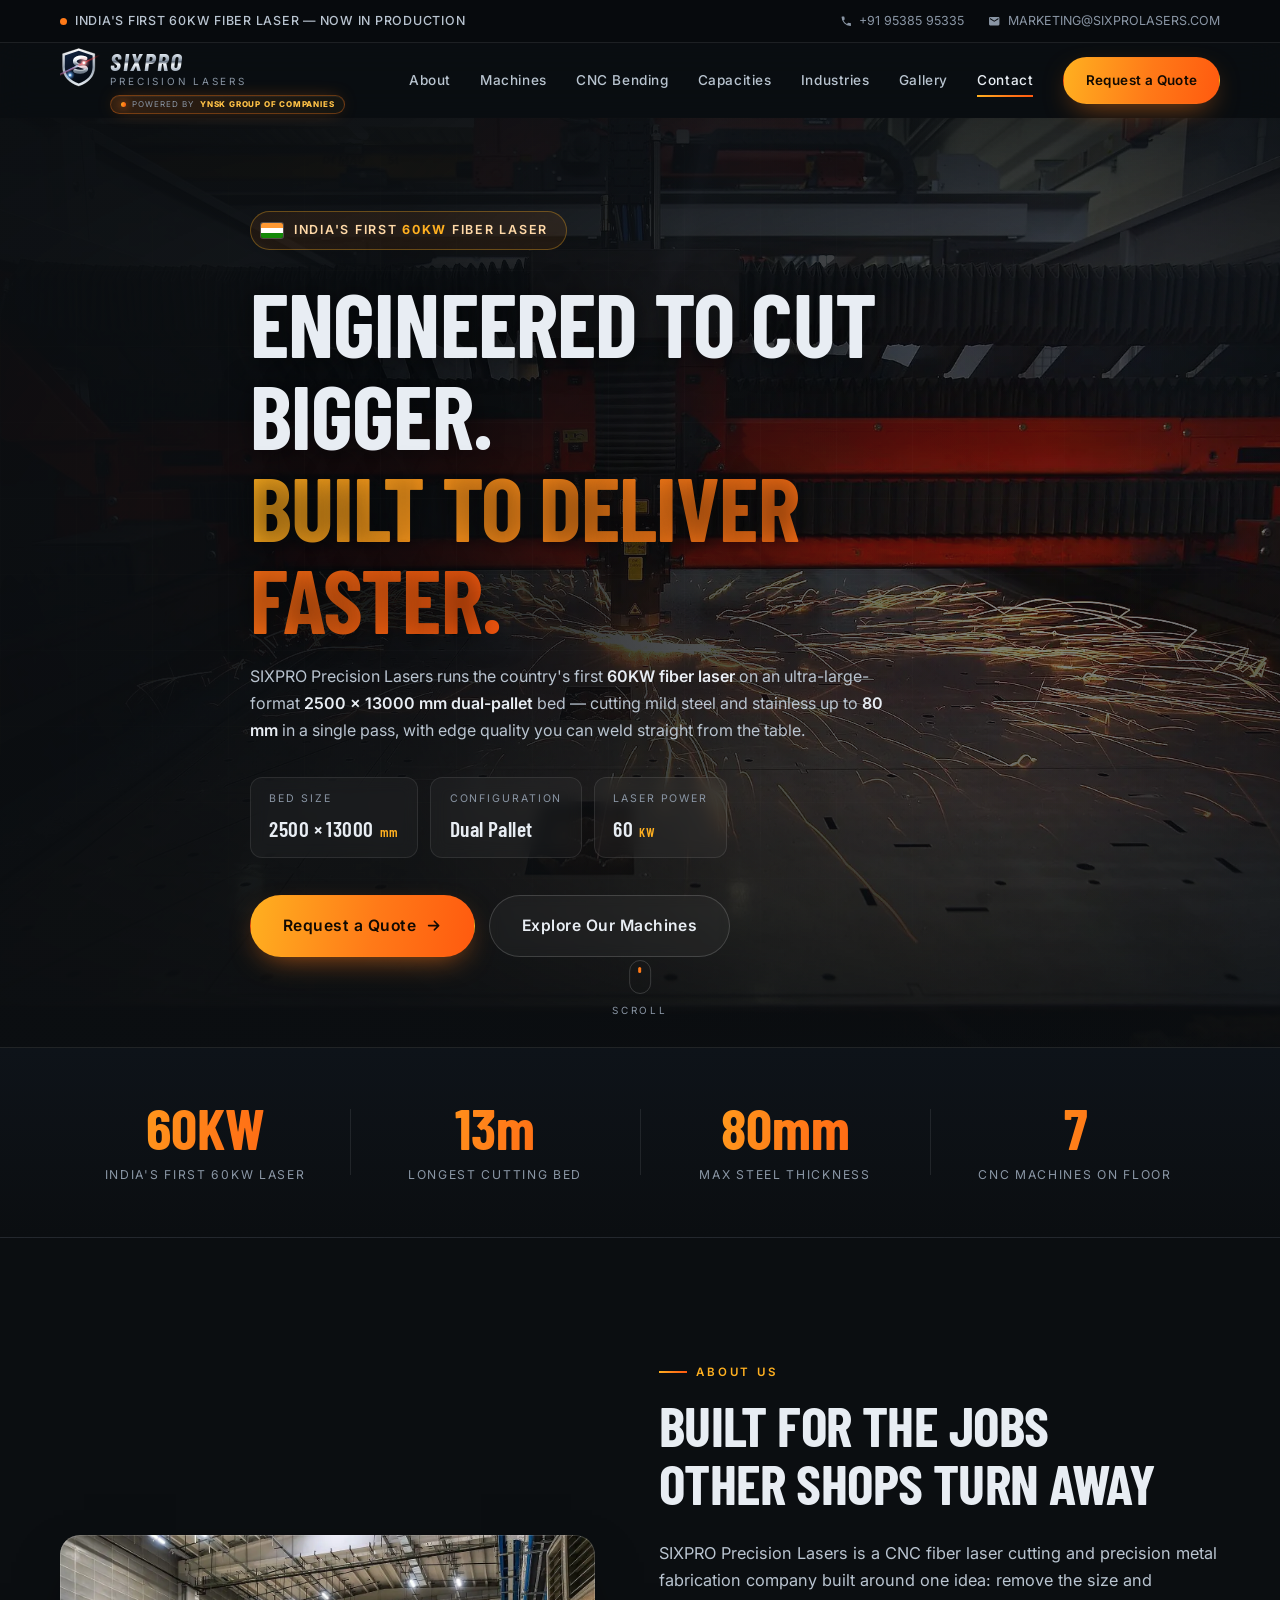
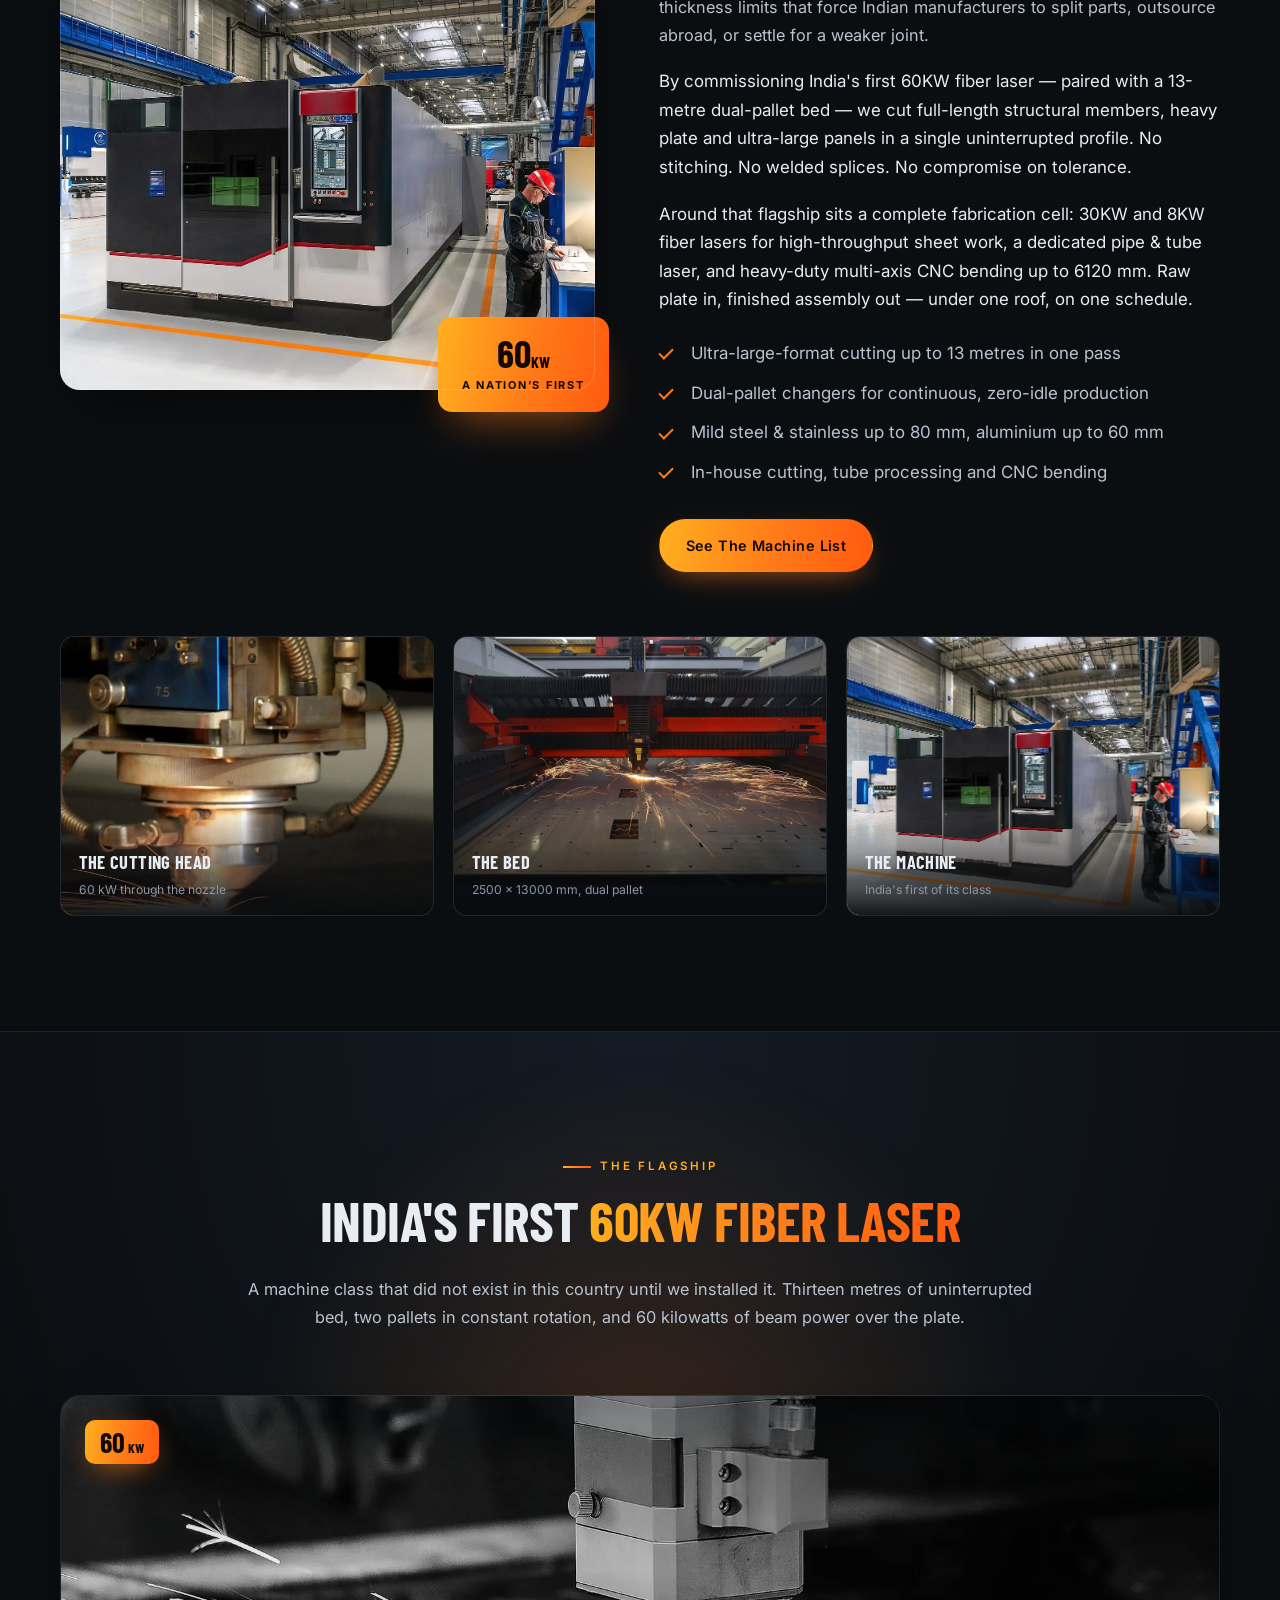
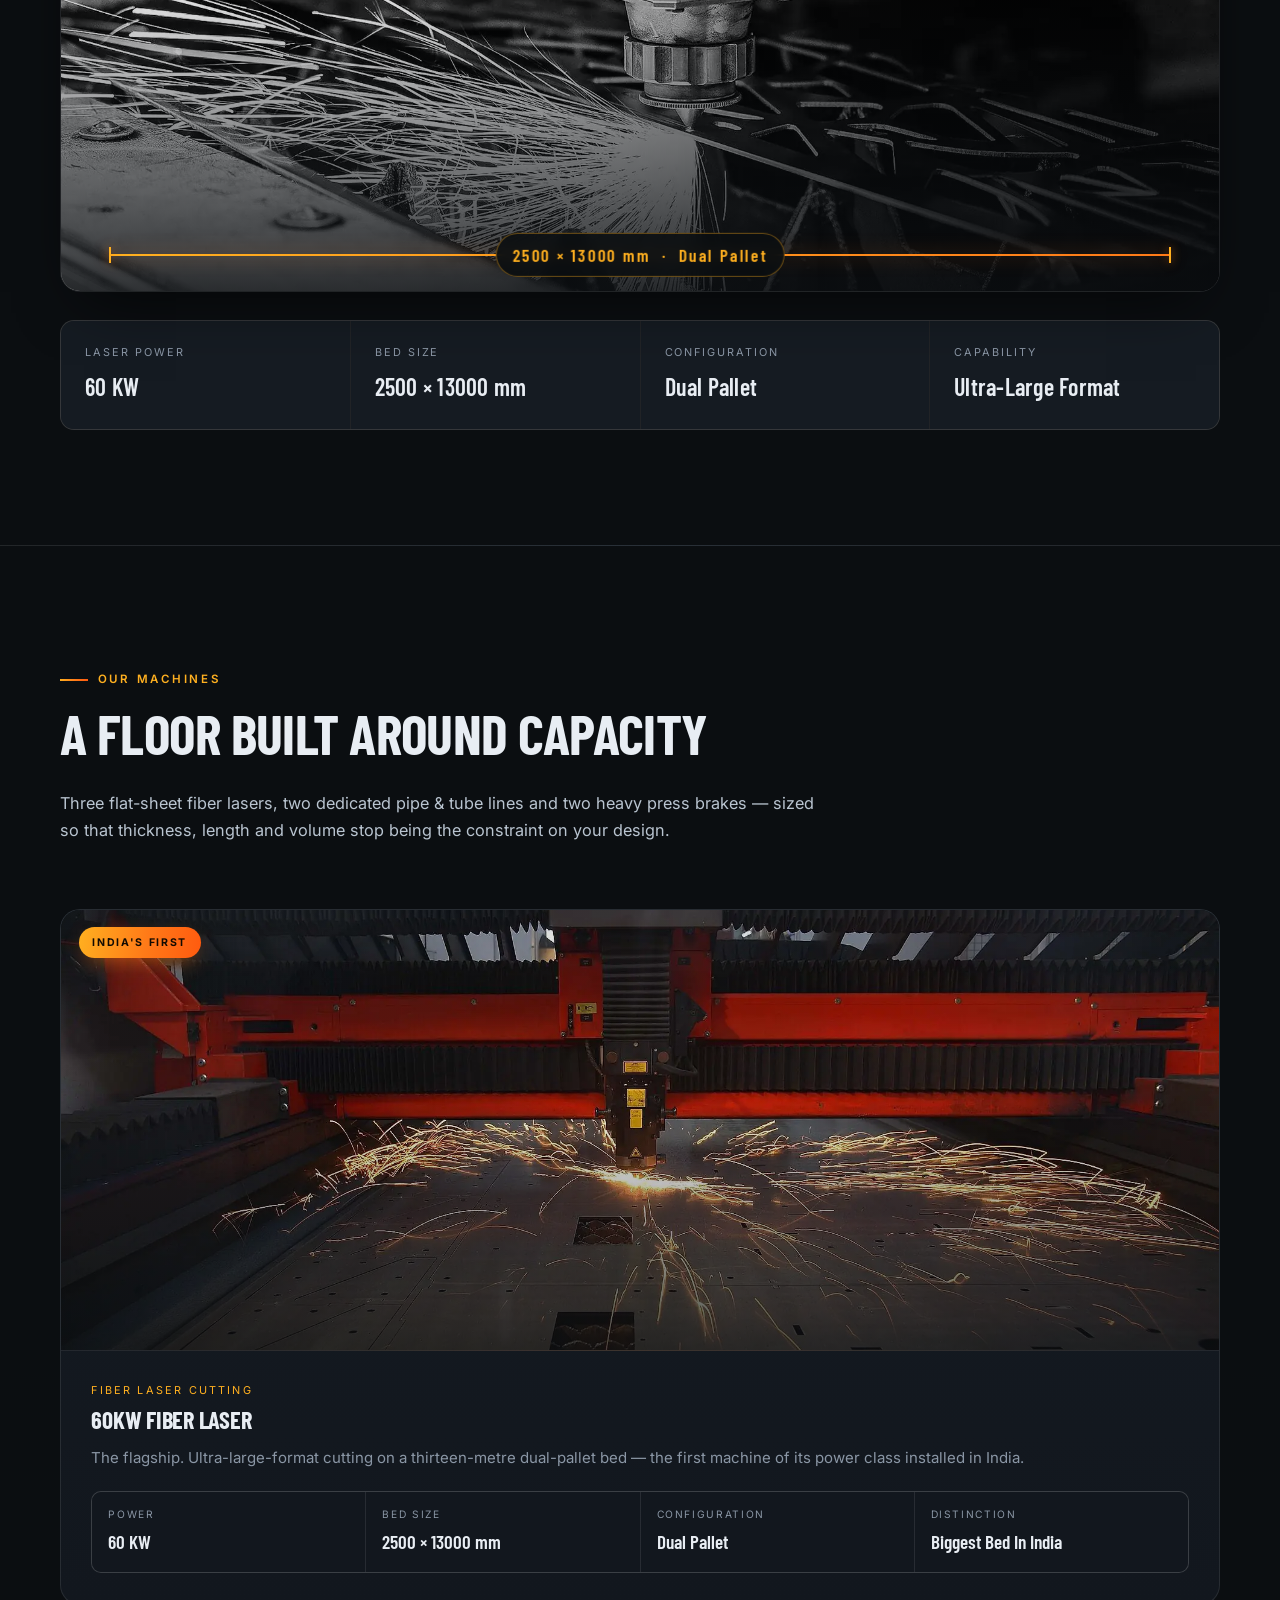
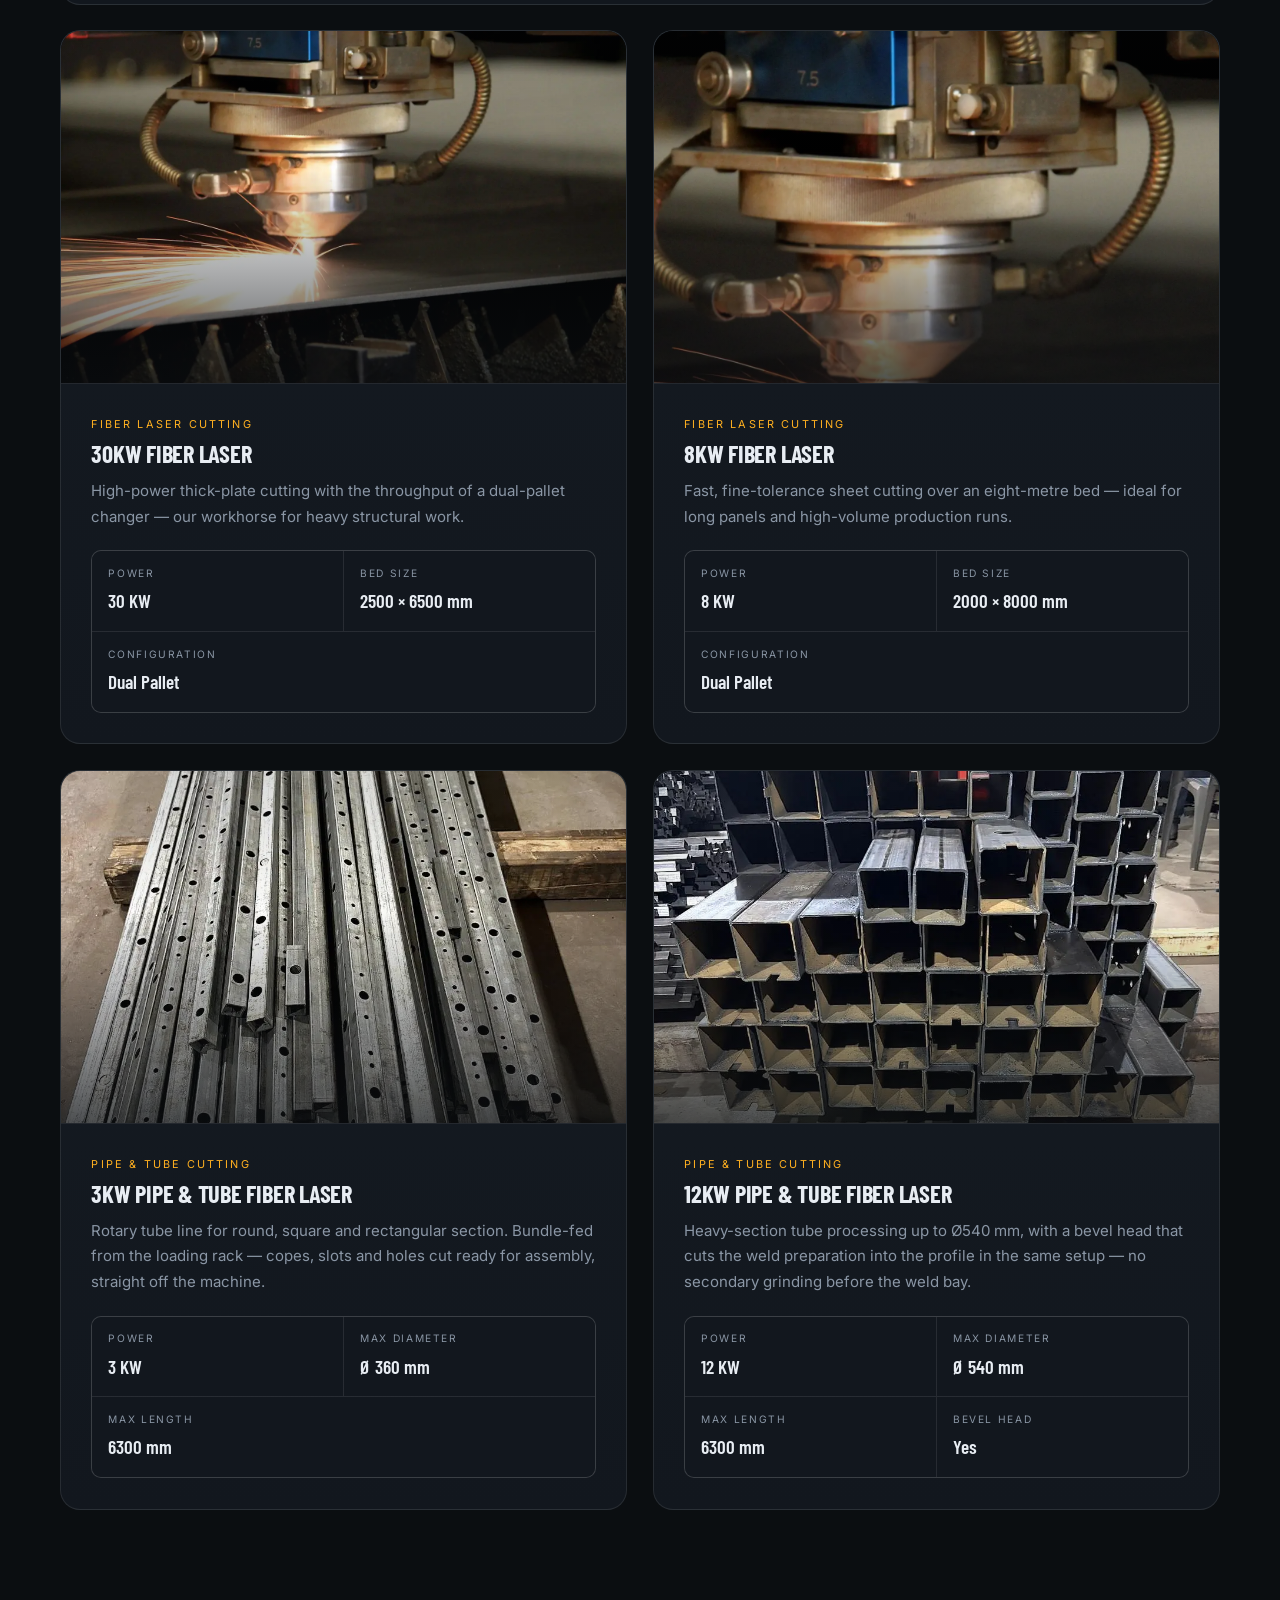
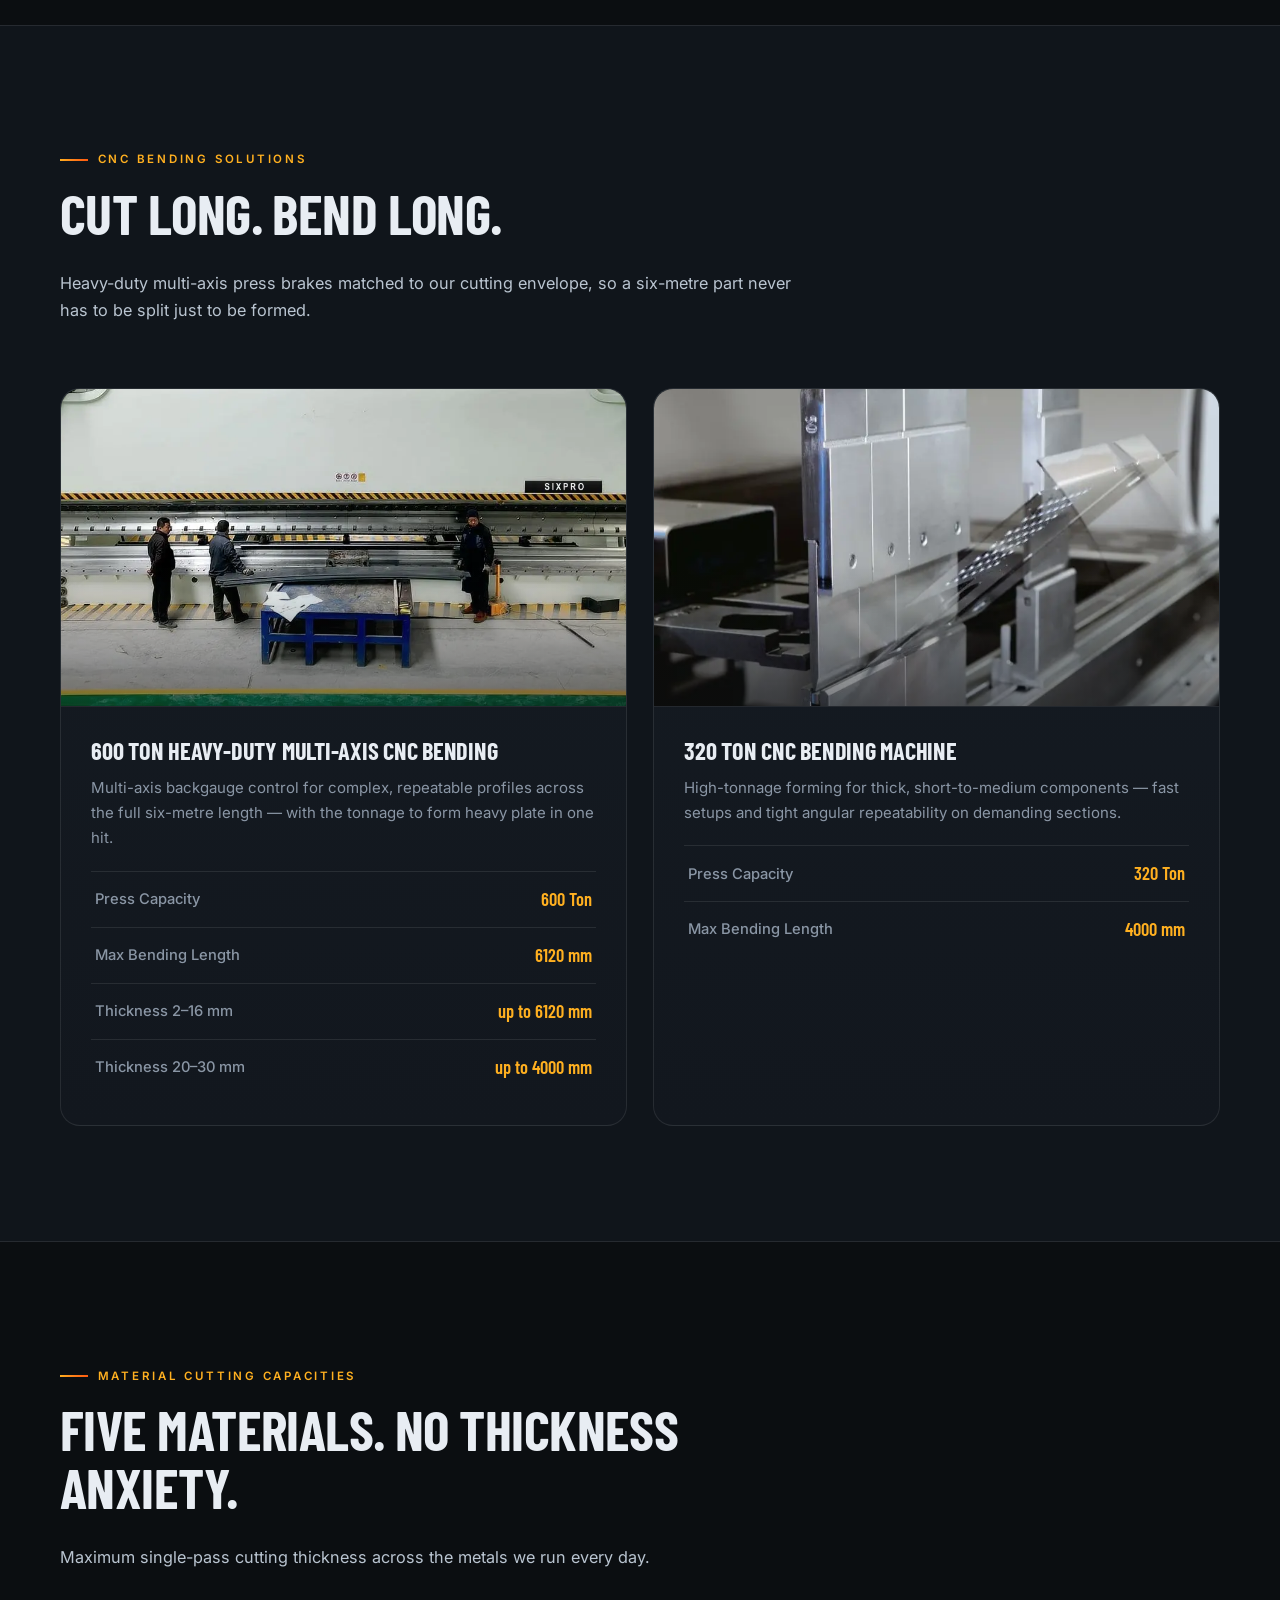
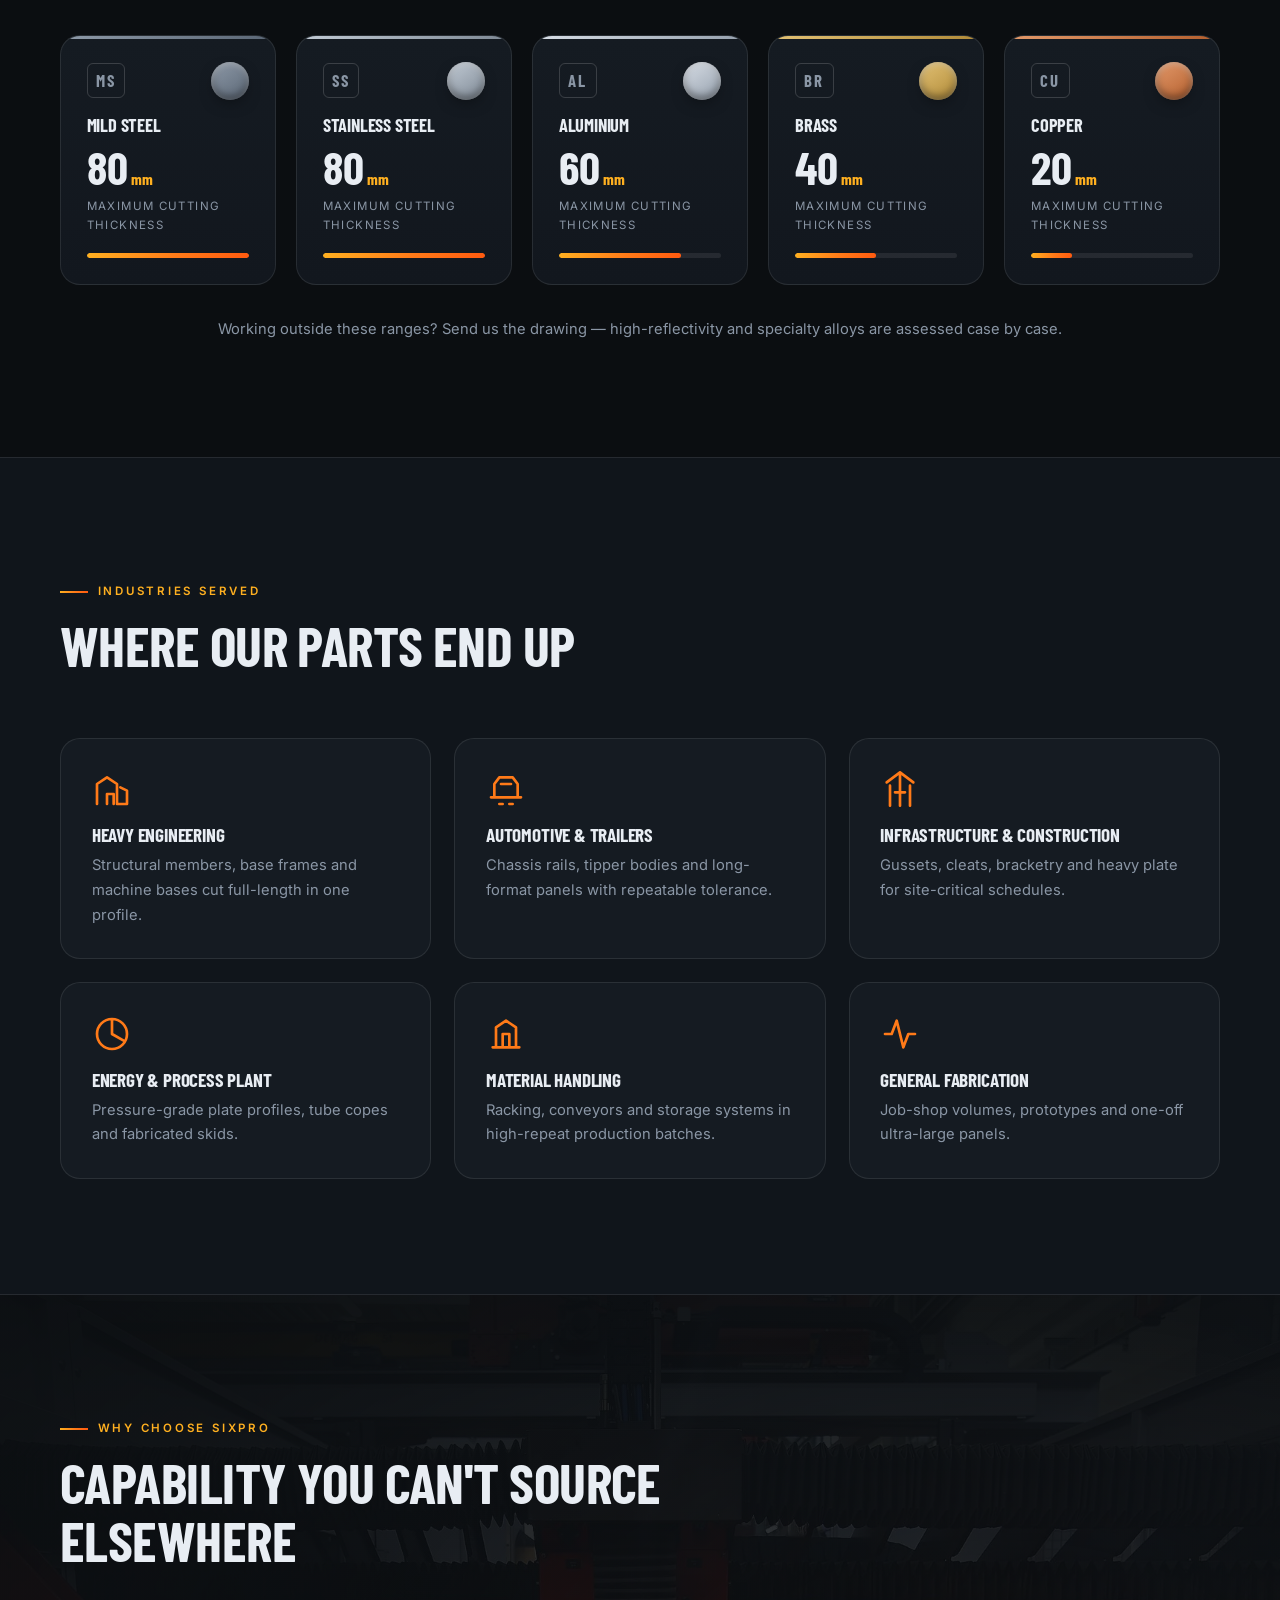
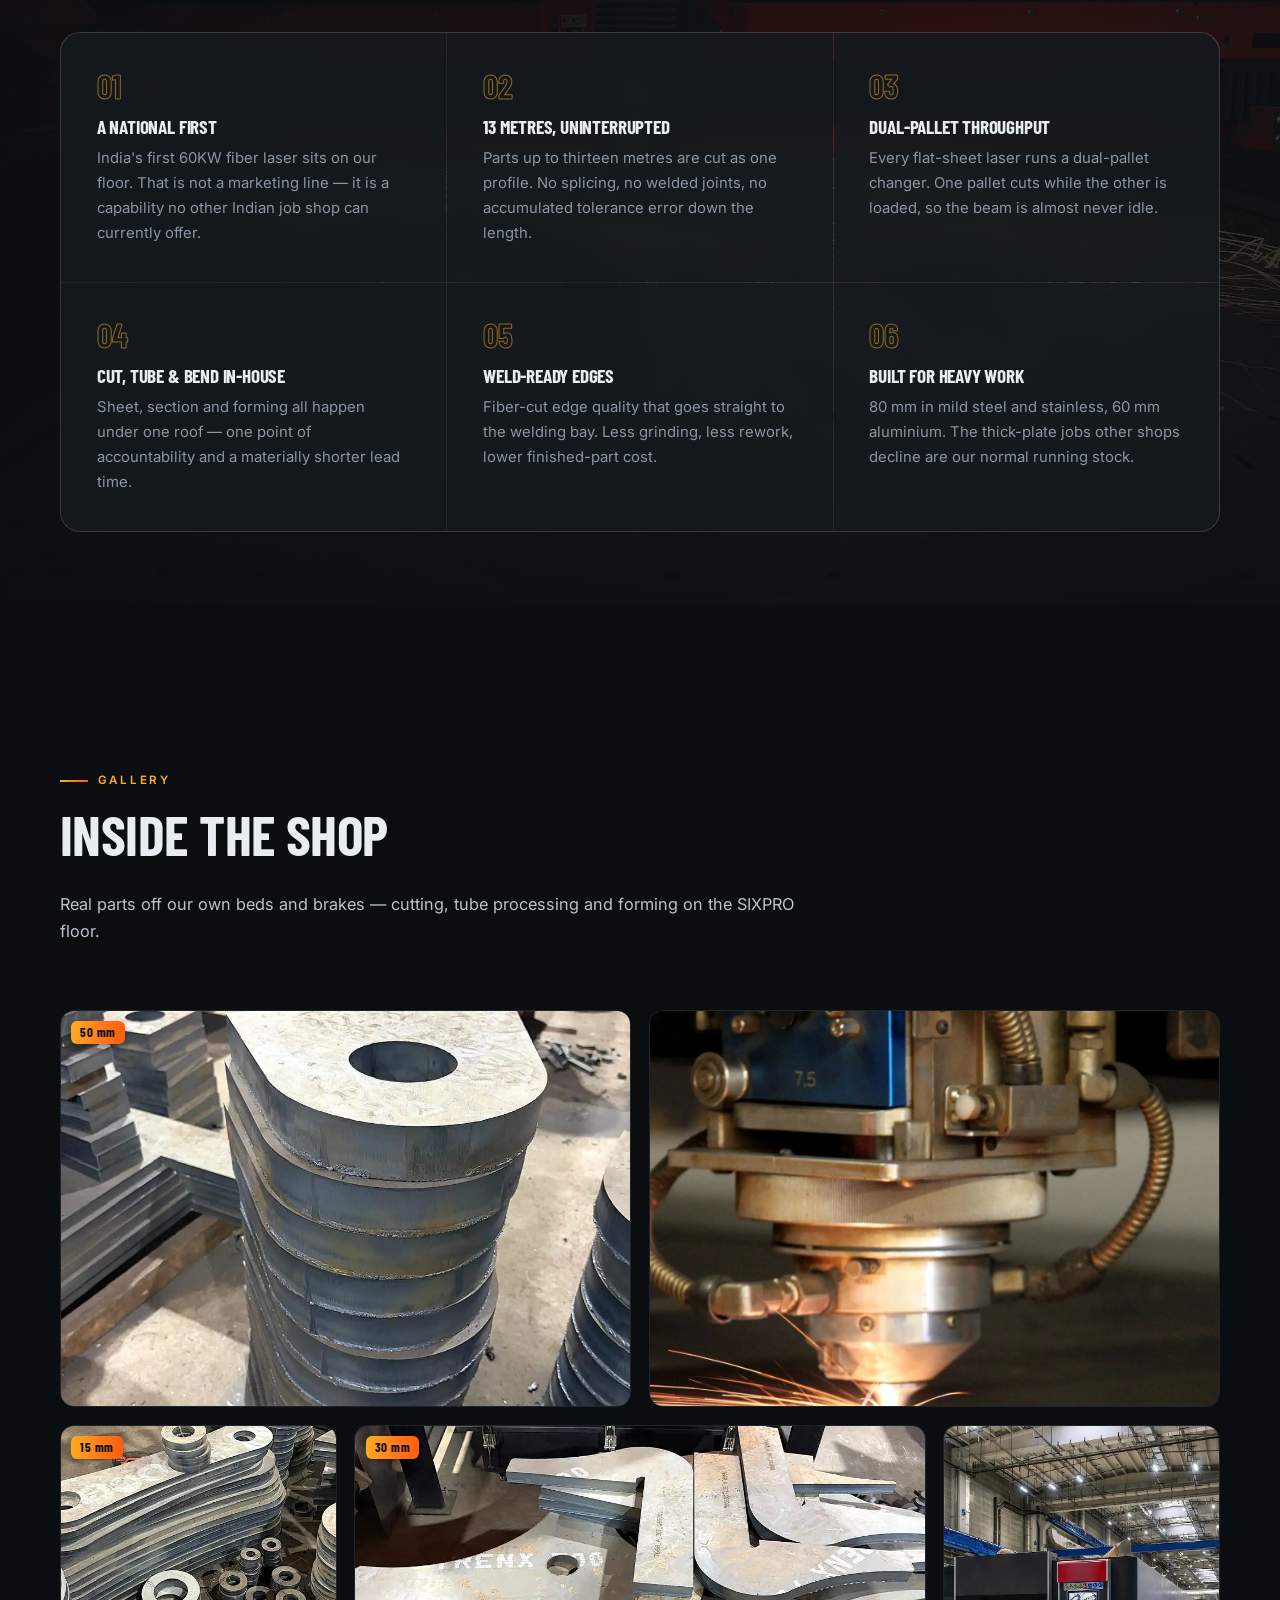
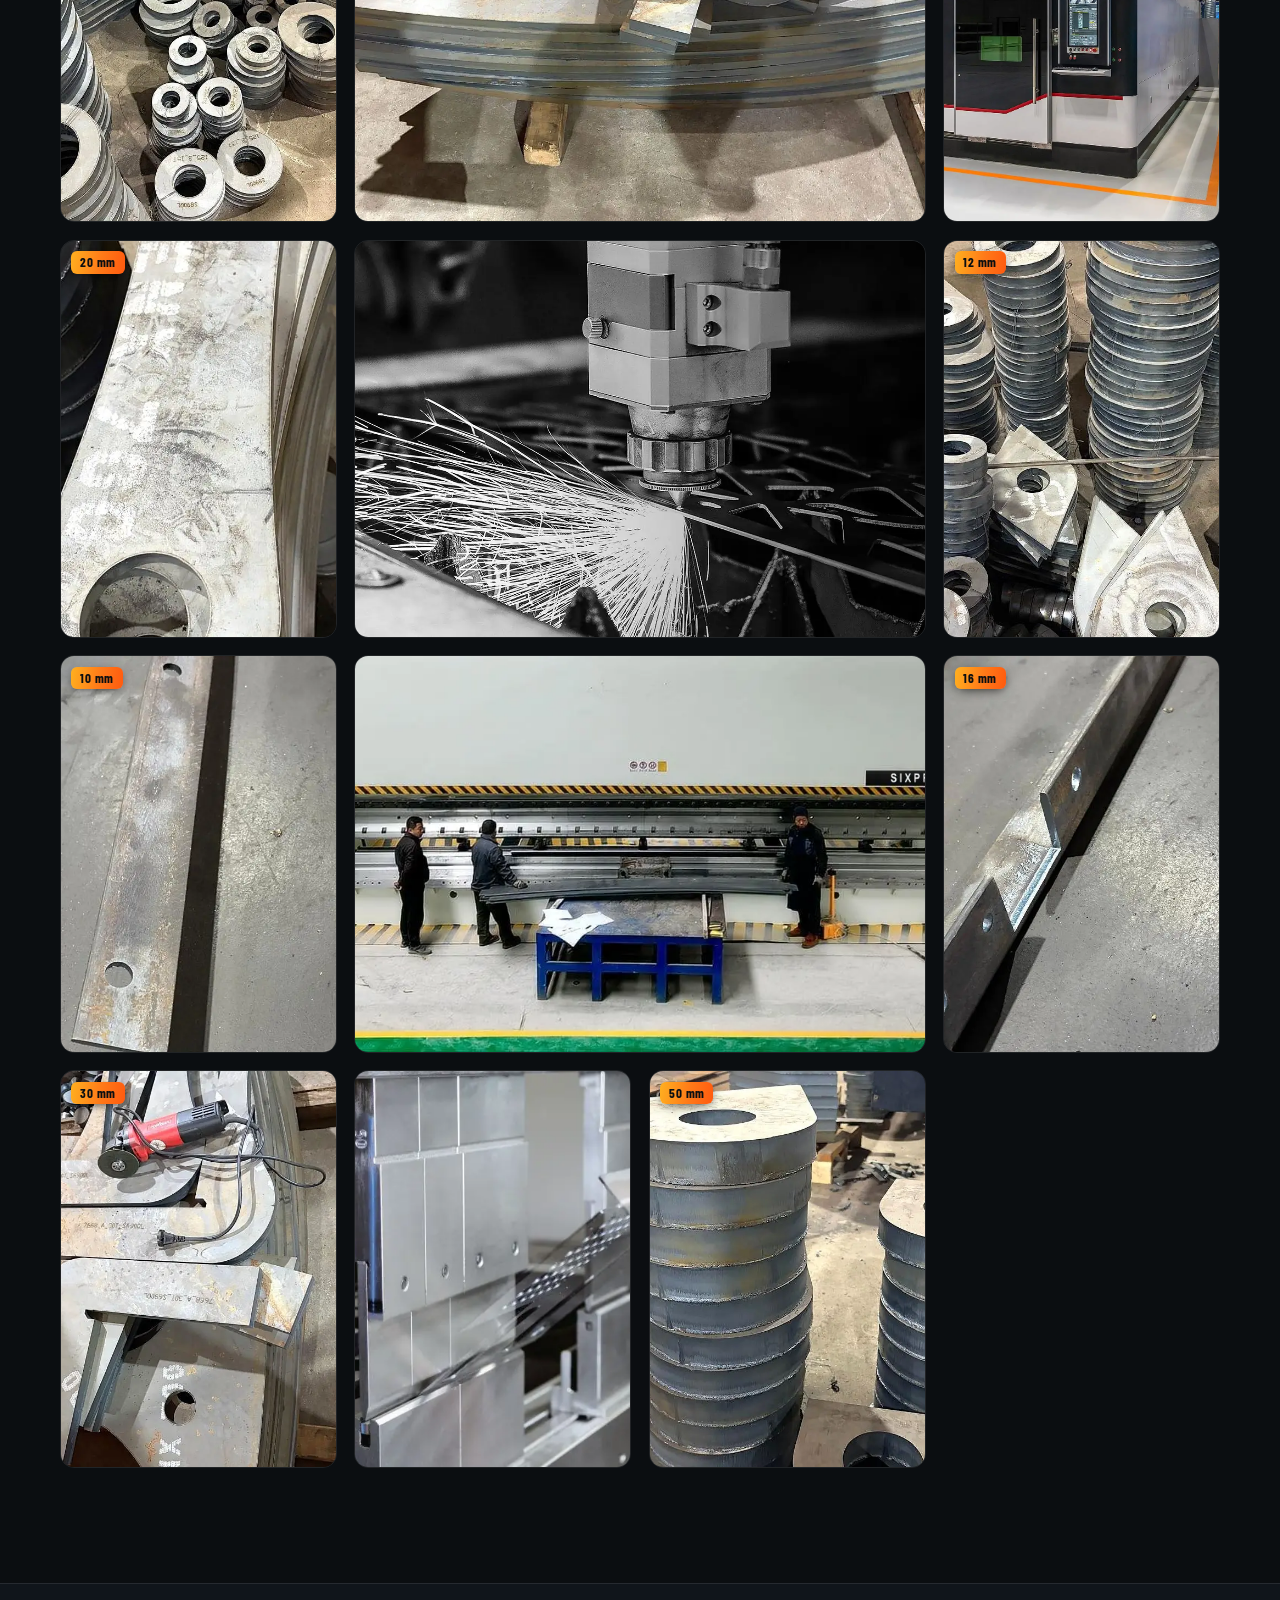
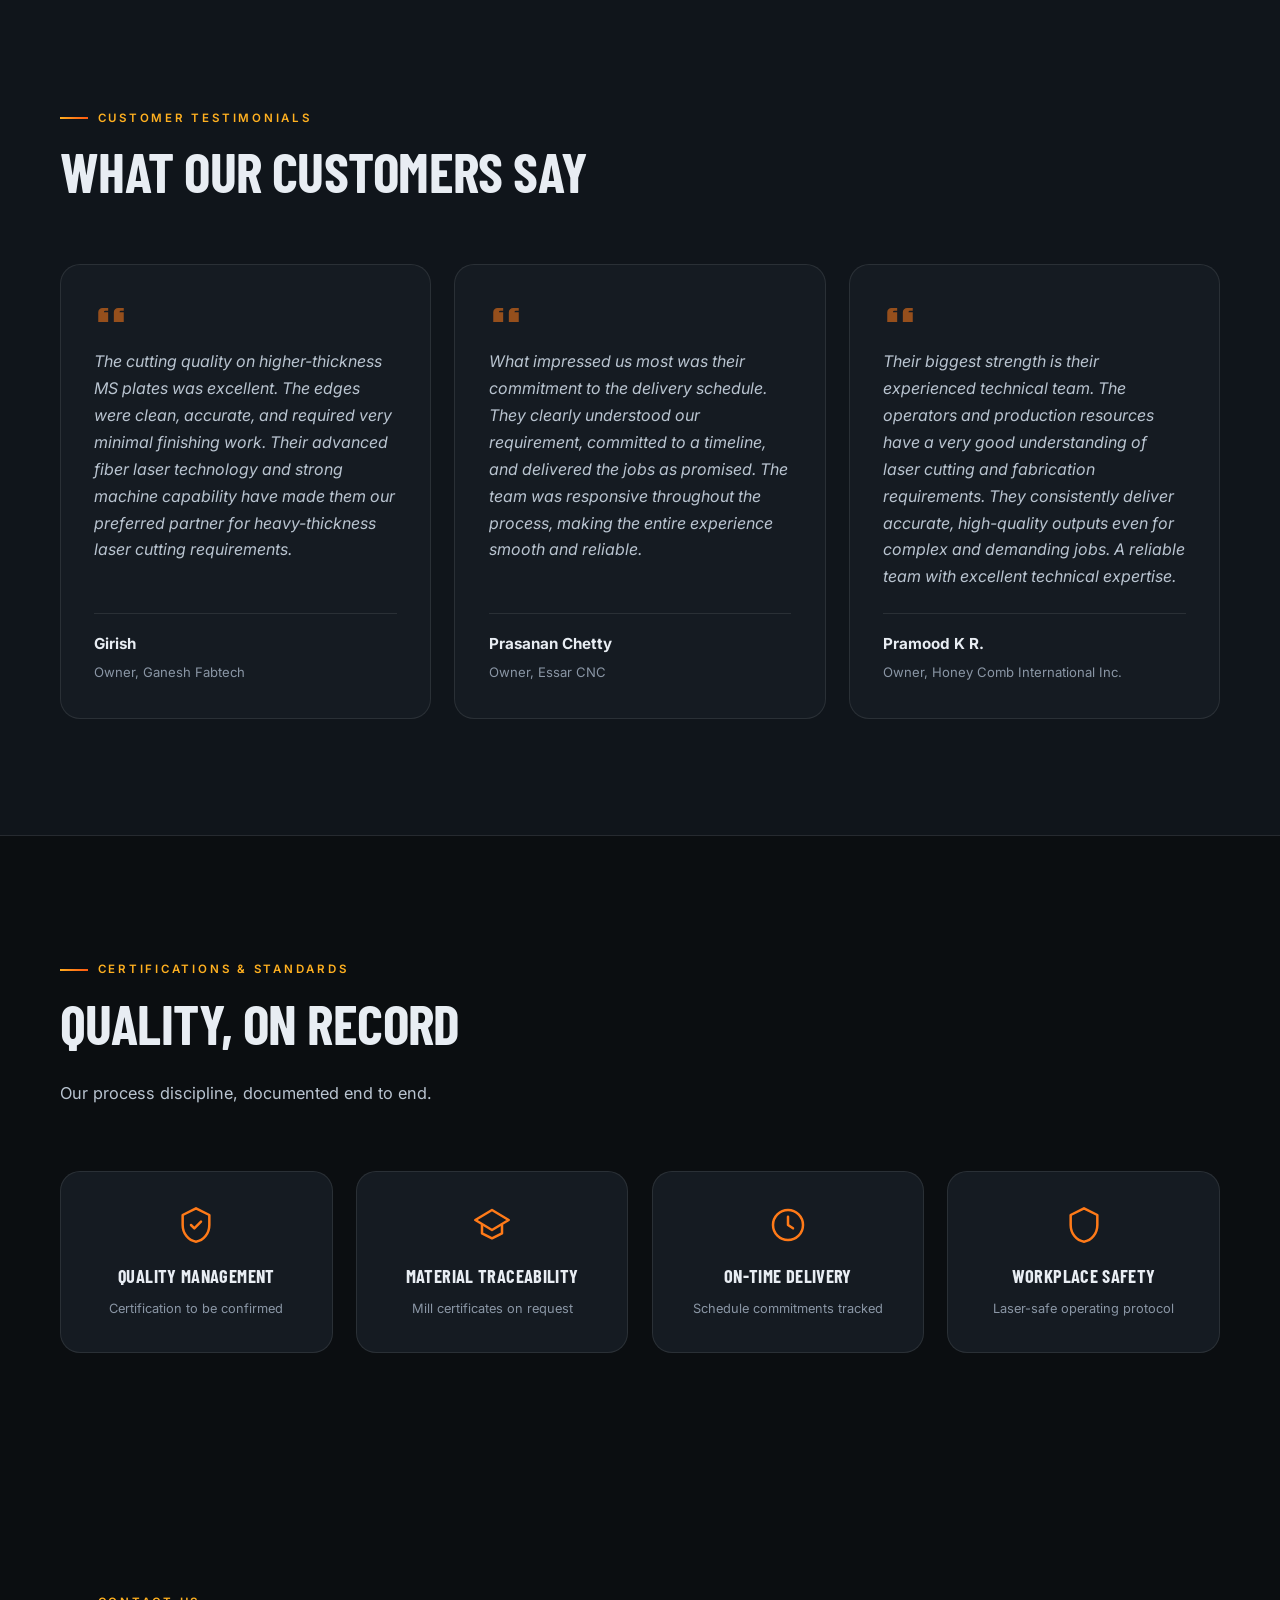
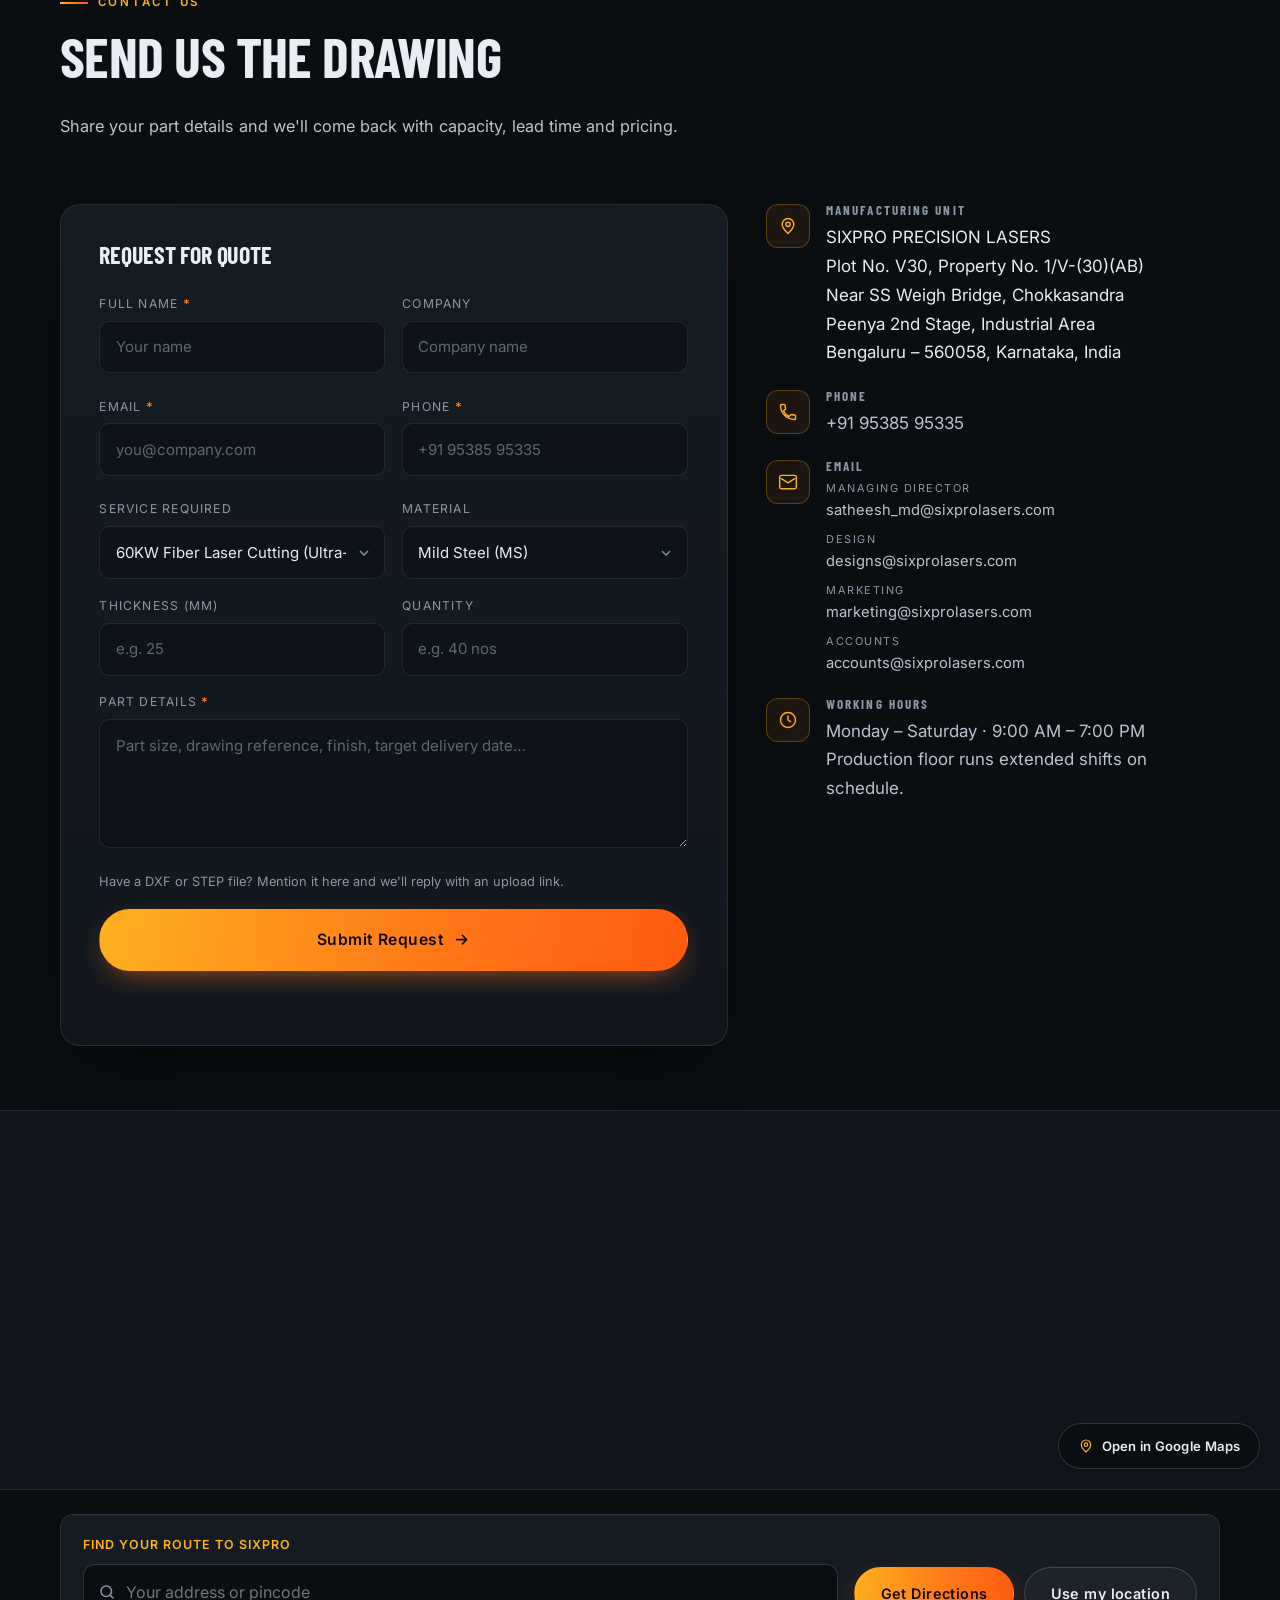
==== commit a7062df0: "Add directions search under the map Visitors type their address (or use their current location) and " ====
--- a/index.html
+++ b/index.html
@@ -951,6 +951,27 @@
     </a>
     <noscript><p class="map__fallback">Enable JavaScript to view the map, or <a href="https://maps.app.goo.gl/Wui1opSepR8peHcM9">open our location on Google Maps</a>.</p></noscript>
   </div>
+
+  <!-- Directions search: opens Google Maps with a route to the unit.
+       Works without JS too (plain GET form to Google Maps). -->
+  <div class="wrap">
+    <form class="route reveal" id="routeForm" action="https://www.google.com/maps/dir/" method="get" target="_blank" rel="noopener">
+      <input type="hidden" name="api" value="1">
+      <input type="hidden" name="destination" value="13.0157139,77.5017304" data-contact="route-dest">
+      <input type="hidden" name="travelmode" value="driving">
+      <label class="route__field">
+        <span class="route__label">Find your route to SIXPRO</span>
+        <span class="route__input">
+          <svg viewBox="0 0 24 24" aria-hidden="true"><circle cx="11" cy="11" r="7"/><path d="m20 20-3.5-3.5"/></svg>
+          <input type="text" name="origin" id="routeFrom" autocomplete="street-address" placeholder="Your address or pincode">
+        </span>
+      </label>
+      <div class="route__btns">
+        <button class="btn btn--primary" type="submit">Get Directions</button>
+        <button class="btn btn--ghost" type="button" id="routeHere">Use my location</button>
+      </div>
+    </form>
+  </div>
 </section>
 
 </main>
--- a/css/styles.css
+++ b/css/styles.css
@@ -846,6 +846,25 @@
 }
 .map__cta svg{ width:16px; height:16px; fill:none; stroke:var(--amber-2); stroke-width:1.8; stroke-linecap:round; stroke-linejoin:round; }
 .map__cta:hover{ border-color:var(--amber); color:var(--amber-2); transform:translateY(-2px); }
+
+/* directions search under the map */
+.route{
+  display:flex; align-items:flex-end; gap:1rem; flex-wrap:wrap;
+  margin-top:1.5rem; padding:1.25rem 1.4rem;
+  background:var(--surface); border:1px solid var(--line); border-radius:var(--r);
+}
+.route__field{ flex:1 1 320px; display:block; }
+.route__label{ display:block; font-size:.78rem; font-weight:600; letter-spacing:.08em; text-transform:uppercase; color:var(--amber-2); margin-bottom:.5rem; }
+.route__input{ position:relative; display:block; }
+.route__input svg{ position:absolute; left:.9rem; top:50%; transform:translateY(-50%); width:18px; height:18px; fill:none; stroke:var(--muted); stroke-width:2; stroke-linecap:round; pointer-events:none; }
+.route__input input{
+  width:100%; font:inherit; font-size:1rem; color:var(--text);
+  background:var(--bg); border:1px solid var(--line-2); border-radius:12px;
+  padding:.85rem 1rem .85rem 2.6rem; transition:border-color .2s;
+}
+.route__input input:focus{ outline:0; border-color:var(--amber); }
+.route__btns{ display:flex; gap:.6rem; flex-wrap:wrap; }
+@media (max-width:560px){ .route__btns, .route__btns .btn{ width:100%; } }
 
 /* ─────────────── footer ─────────────── */
 .foot{ background:#070A0D; border-top:1px solid var(--line); padding-top:clamp(3rem,6vw,5rem); }
@@ -1003,7 +1022,7 @@
 }
 
 @media print{
-  .topbar,.nav,.hero__scroll,.totop,.map,.lightbox,.csocial{ display:none !important; }
+  .topbar,.nav,.hero__scroll,.totop,.map,.route,.lightbox,.csocial{ display:none !important; }
   body{ background:#fff; color:#000; }
   .reveal{ opacity:1; transform:none; }
 }
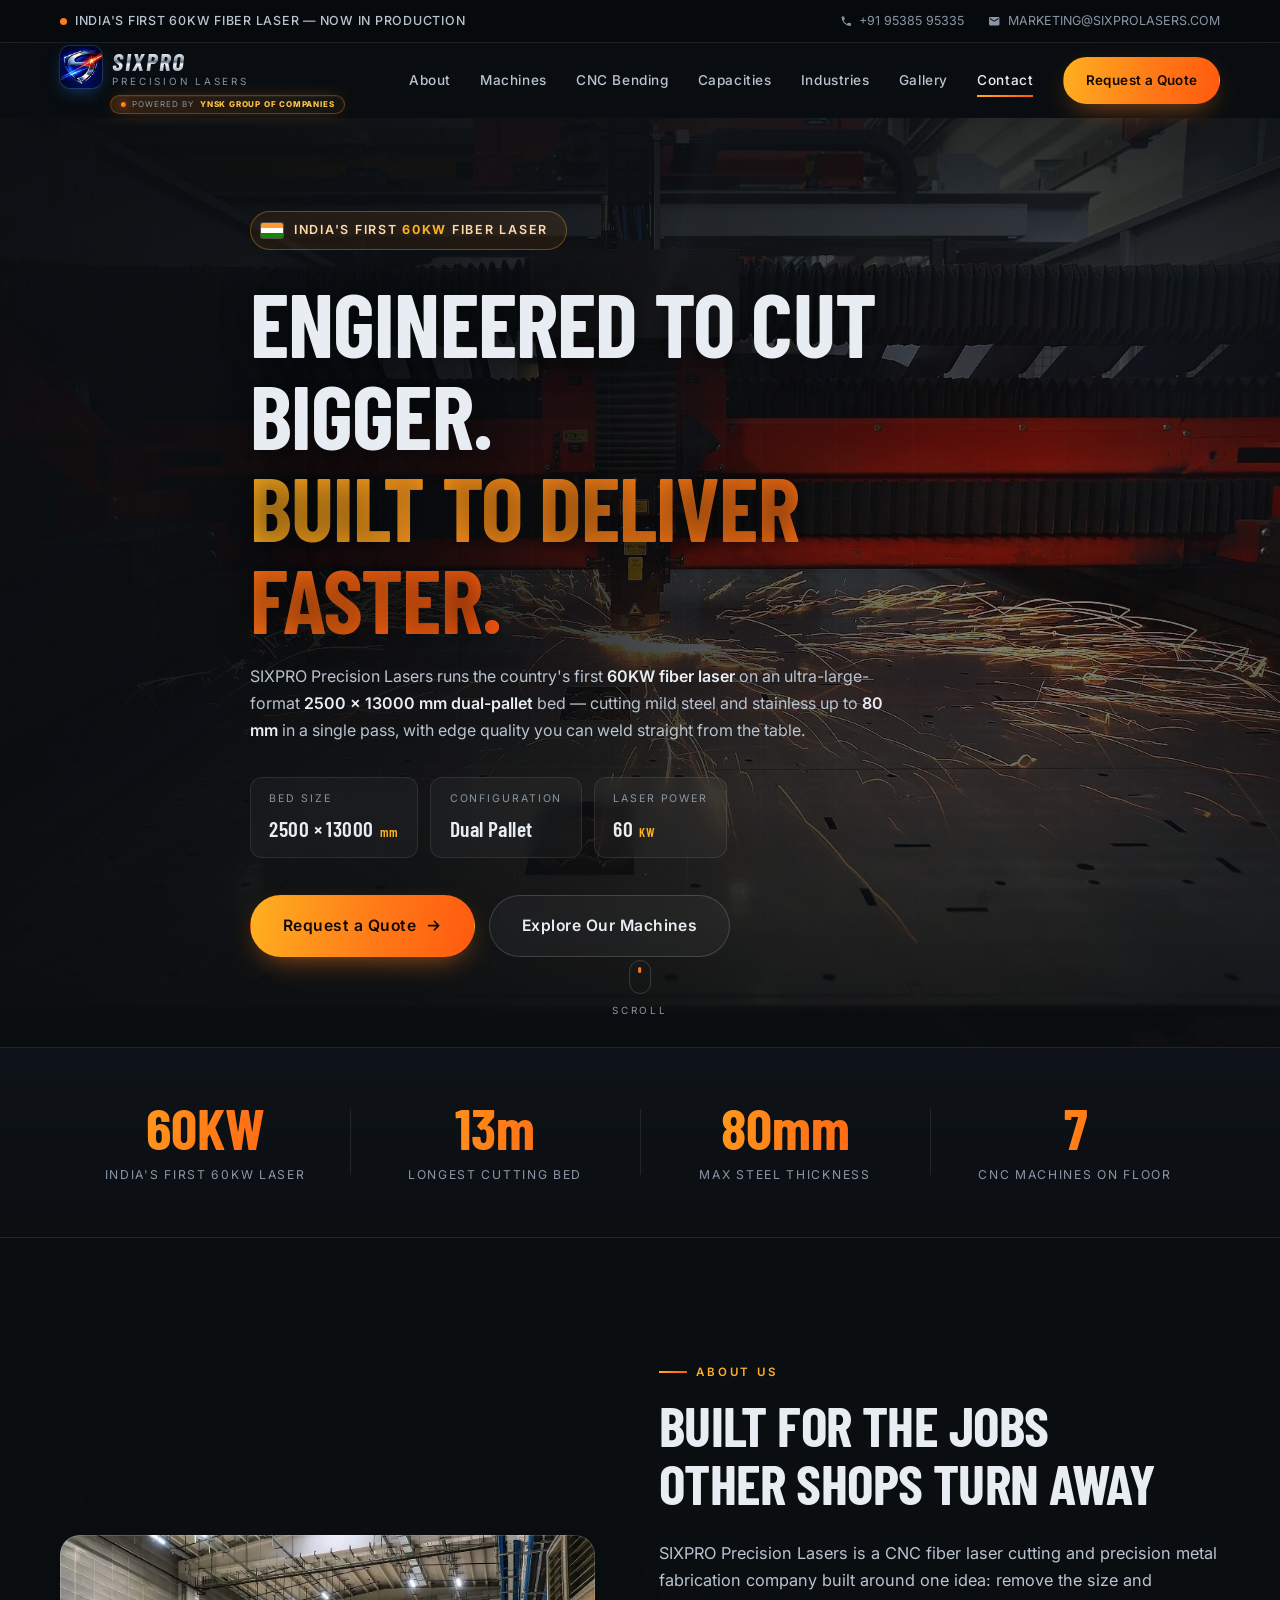
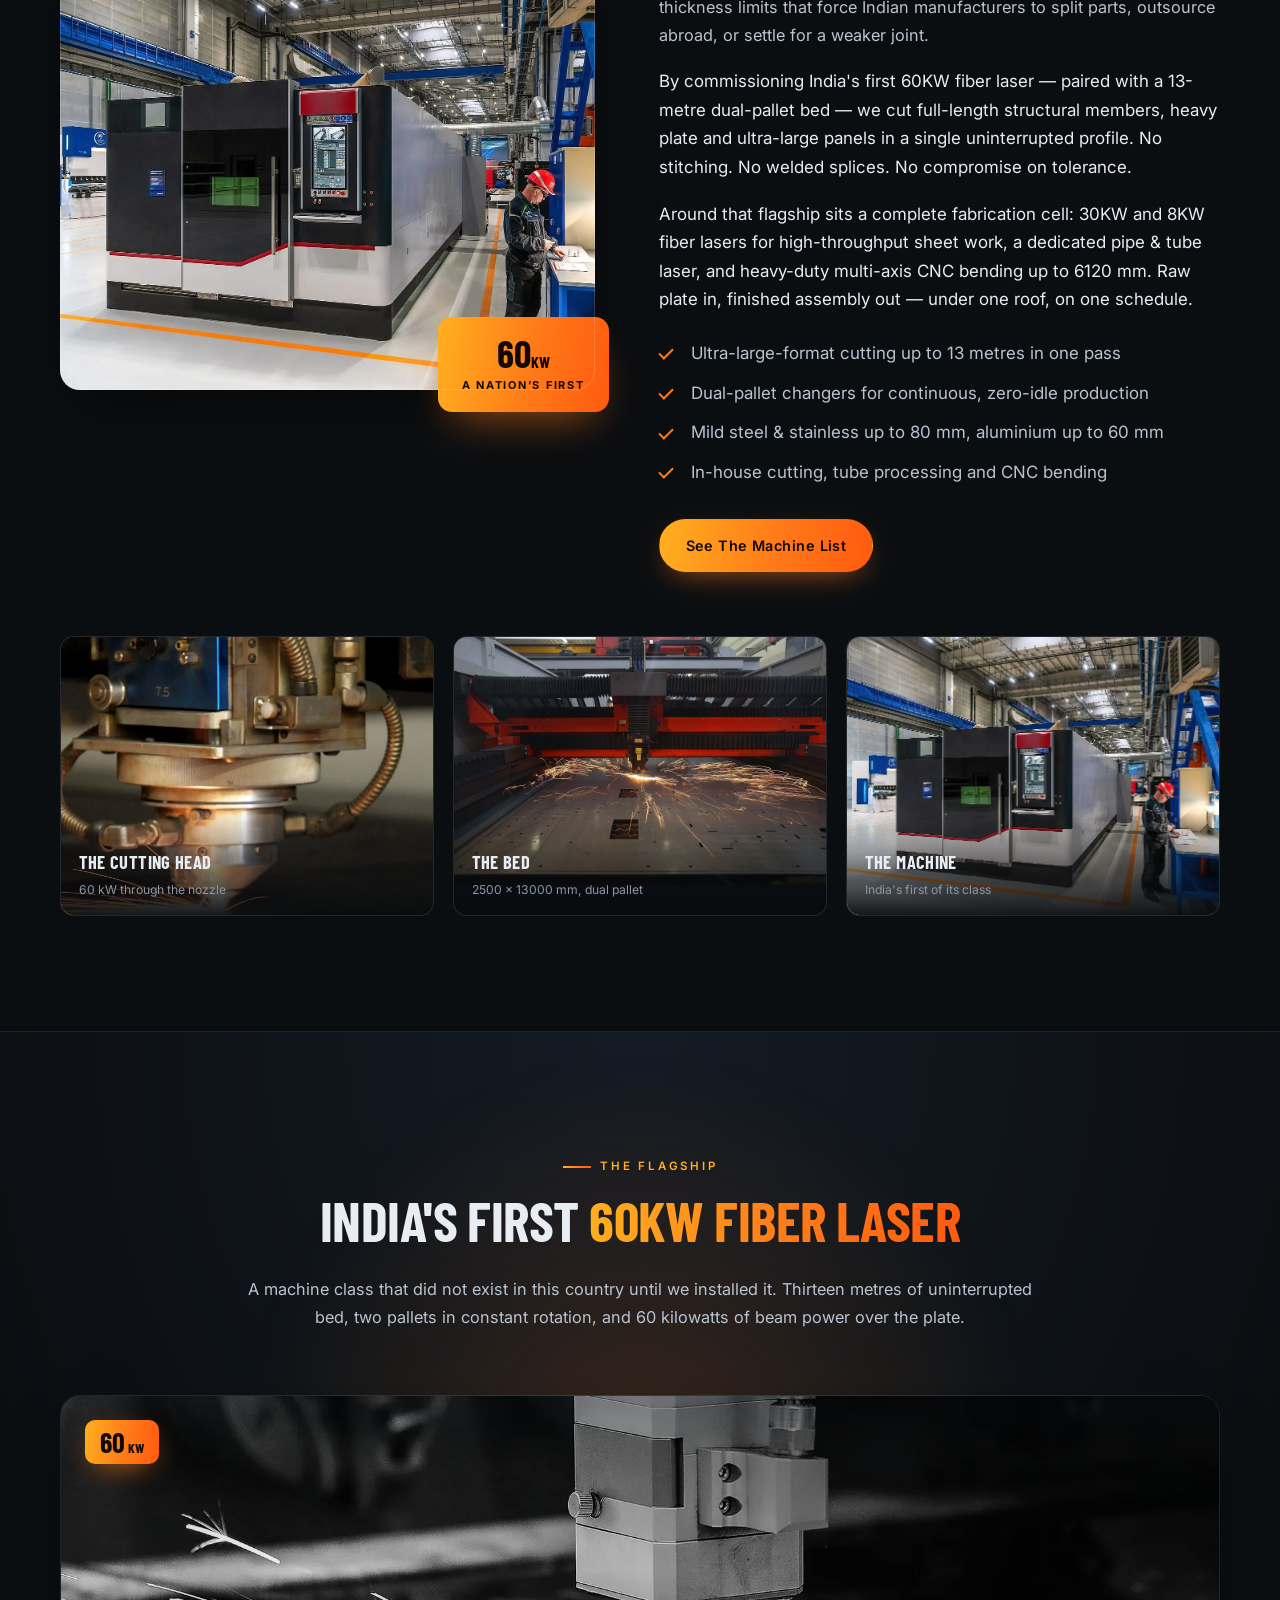
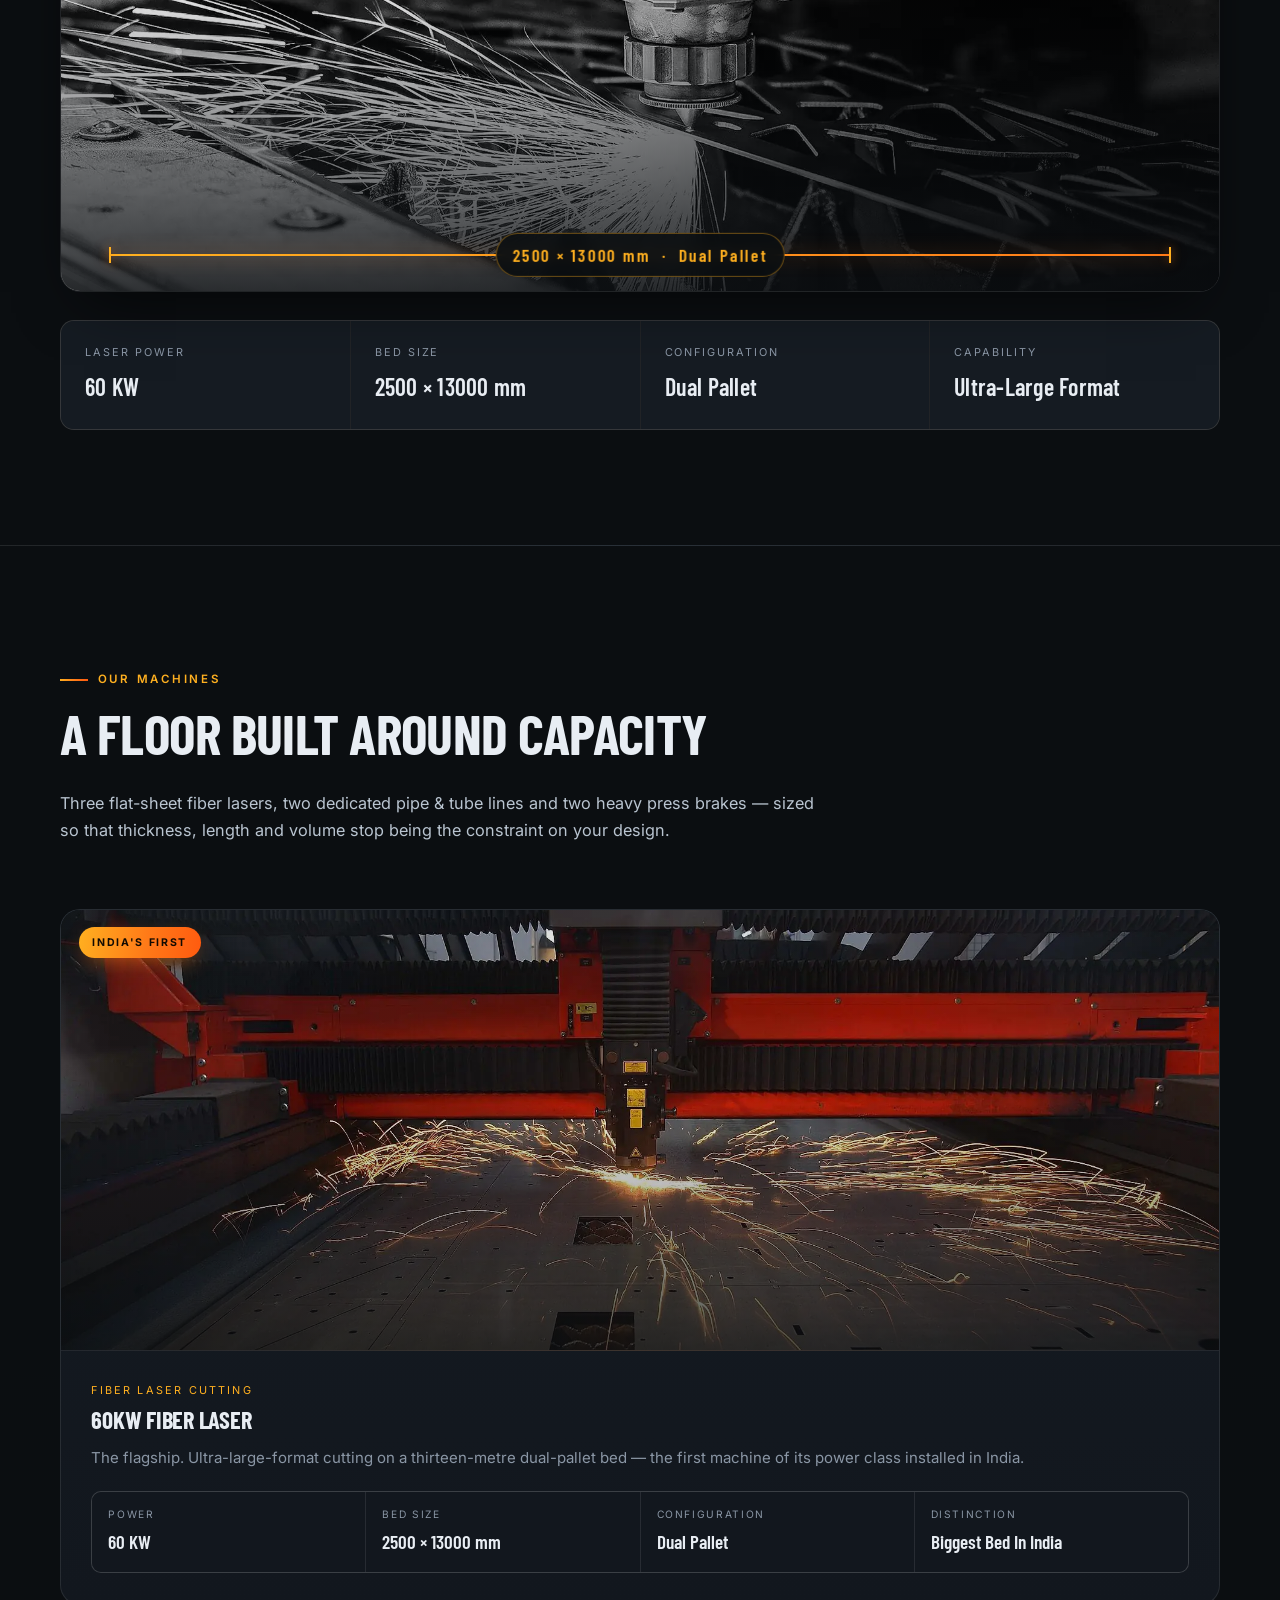
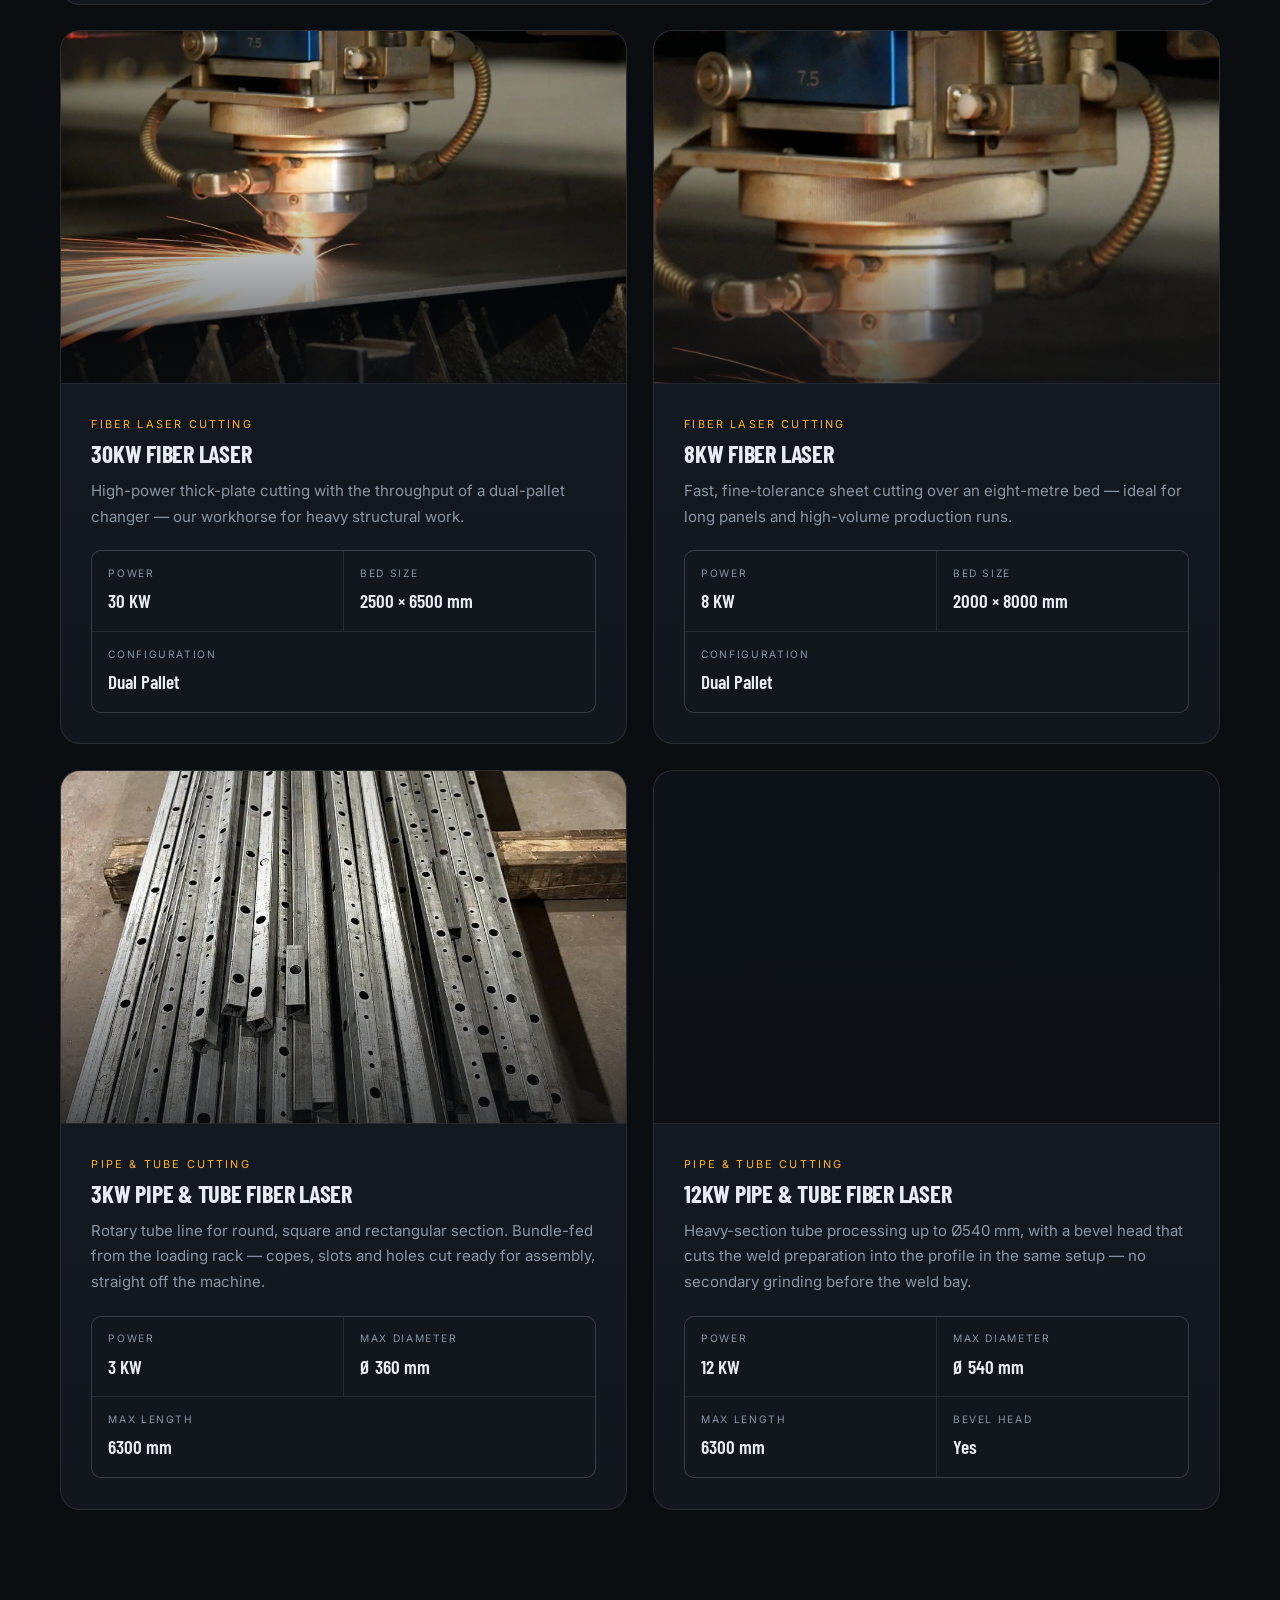
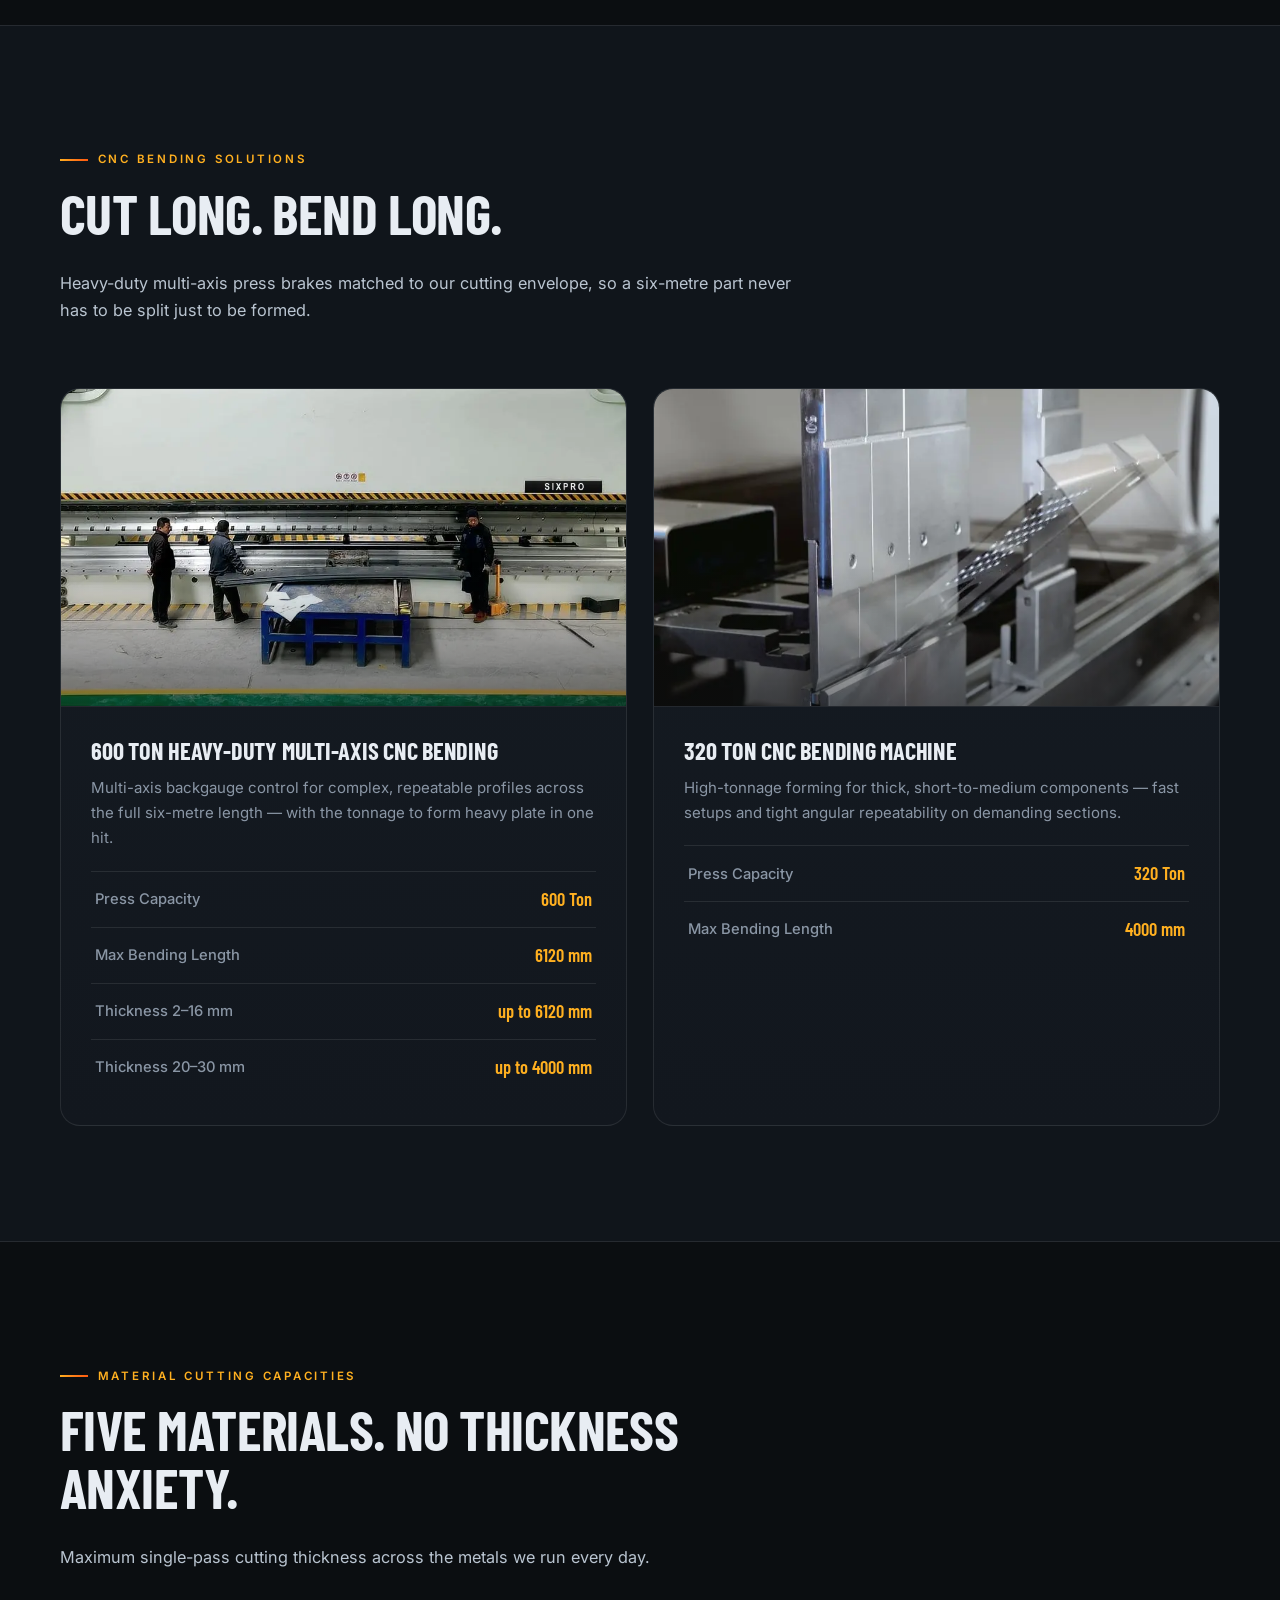
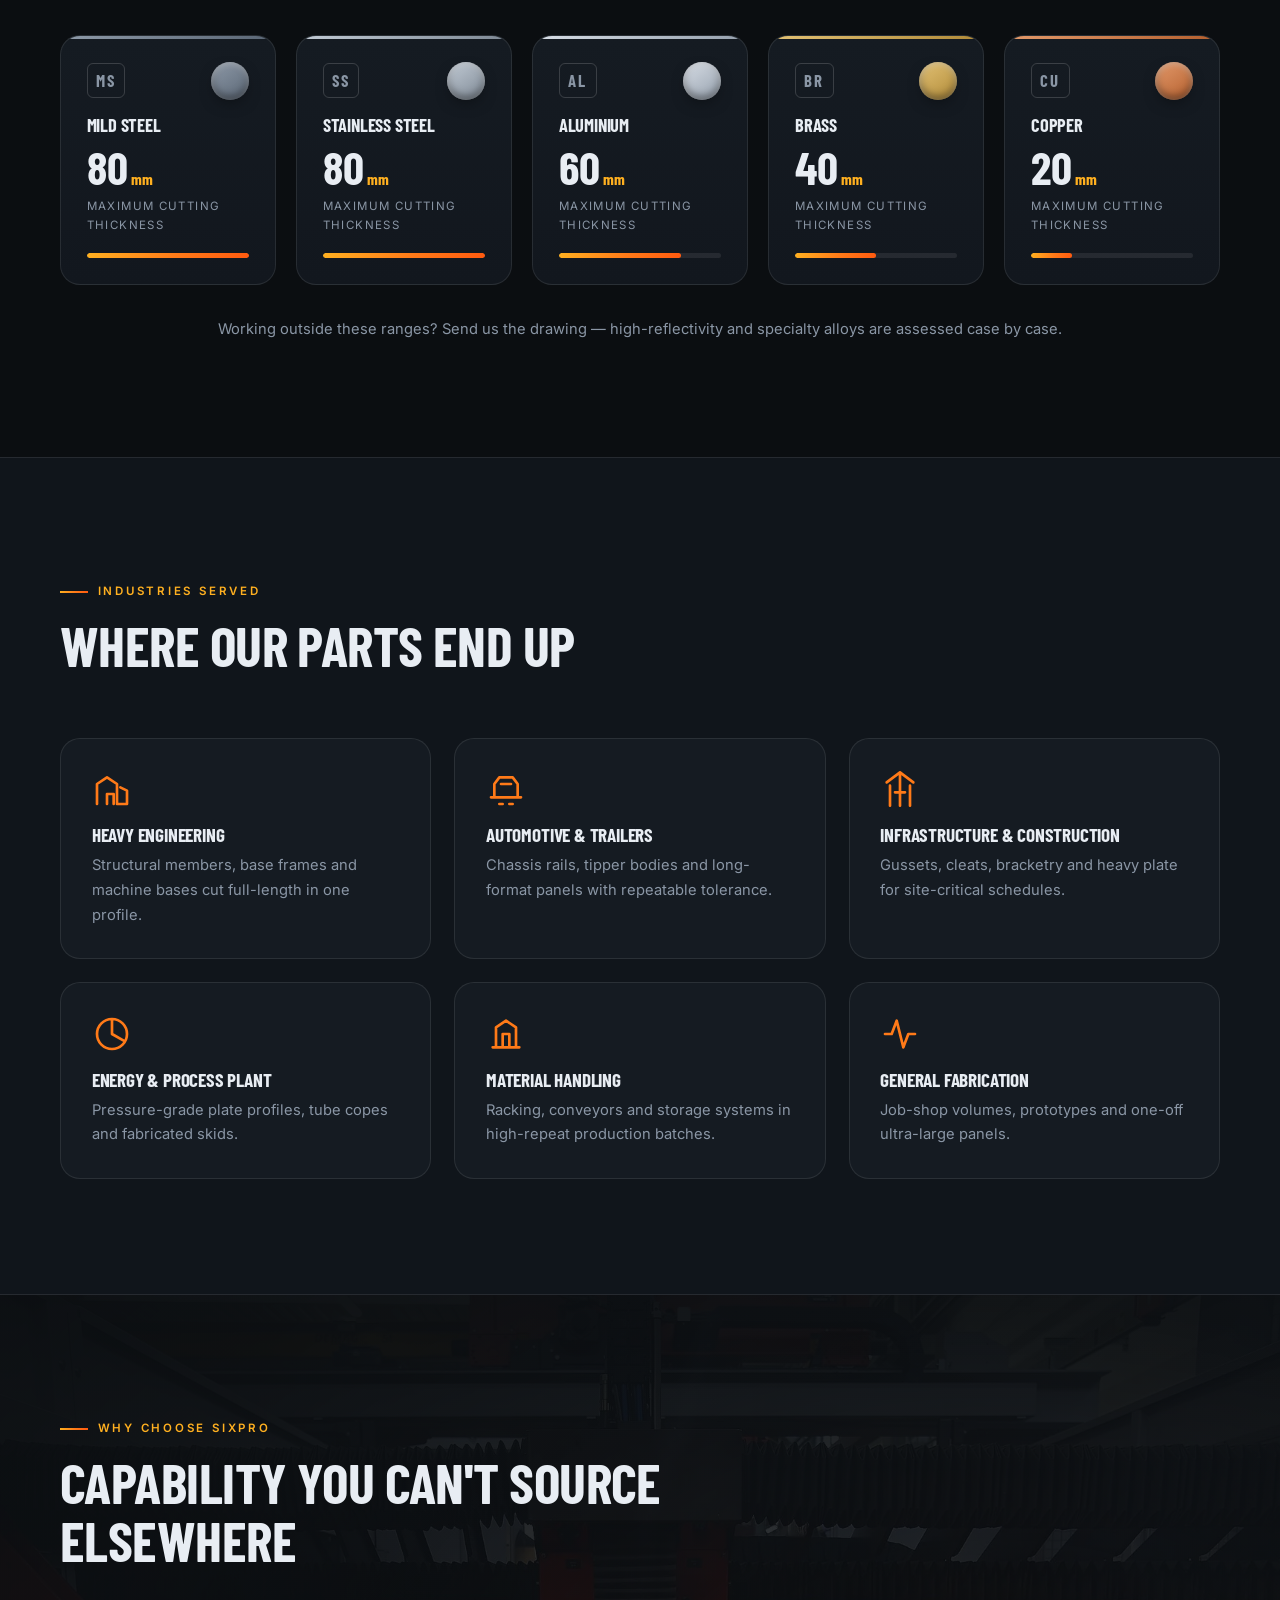
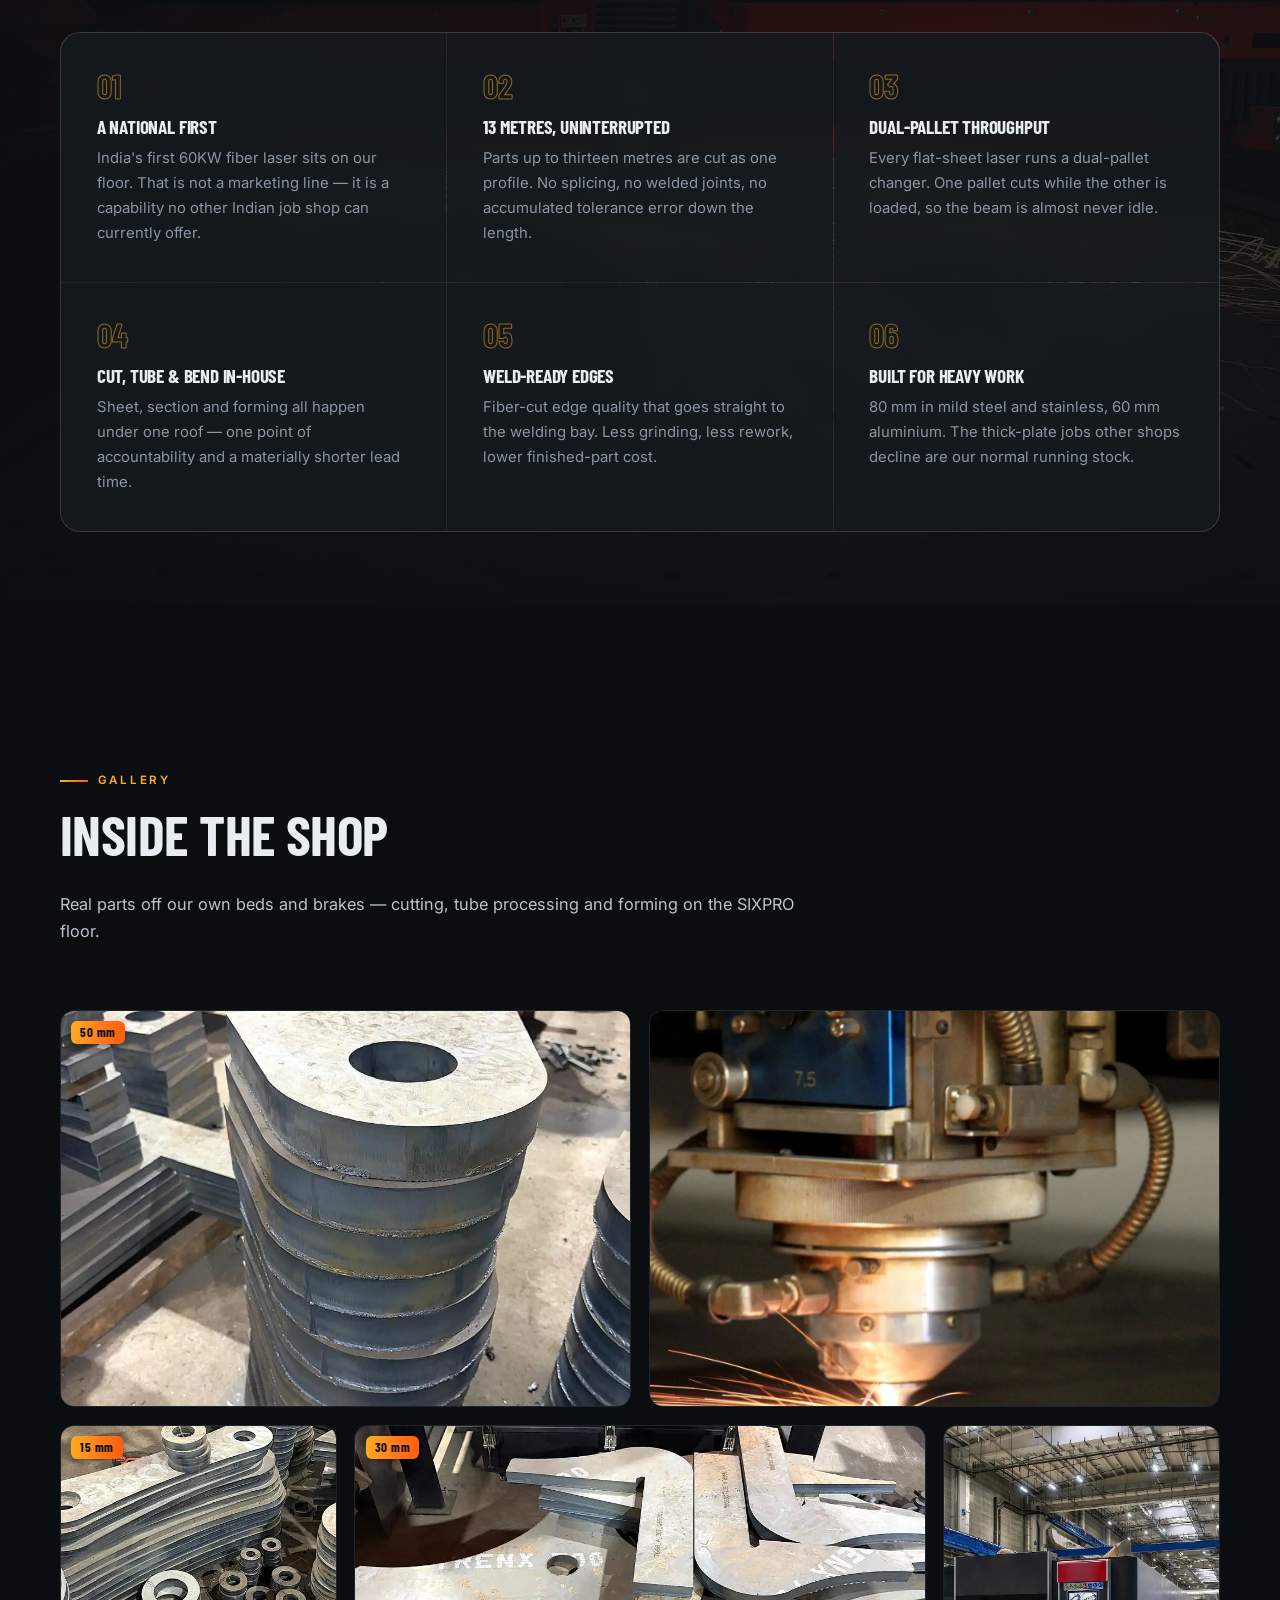
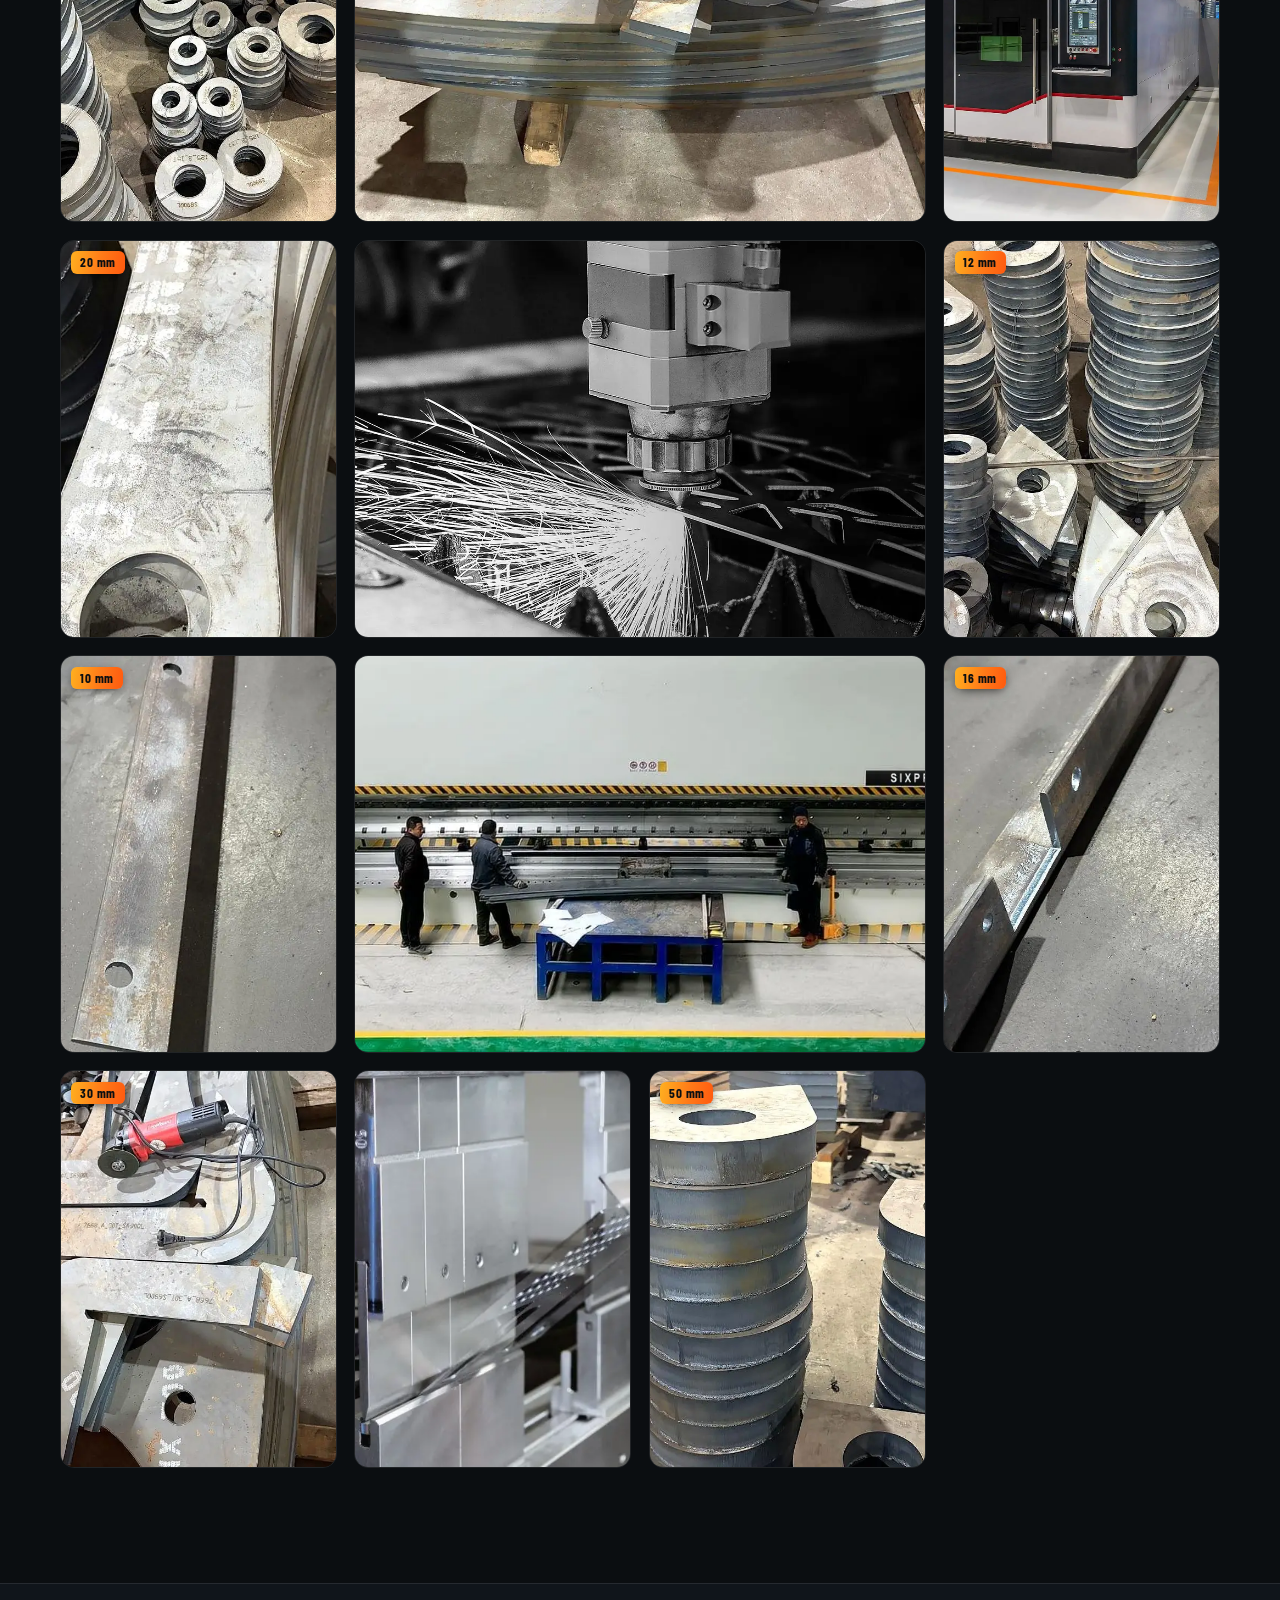
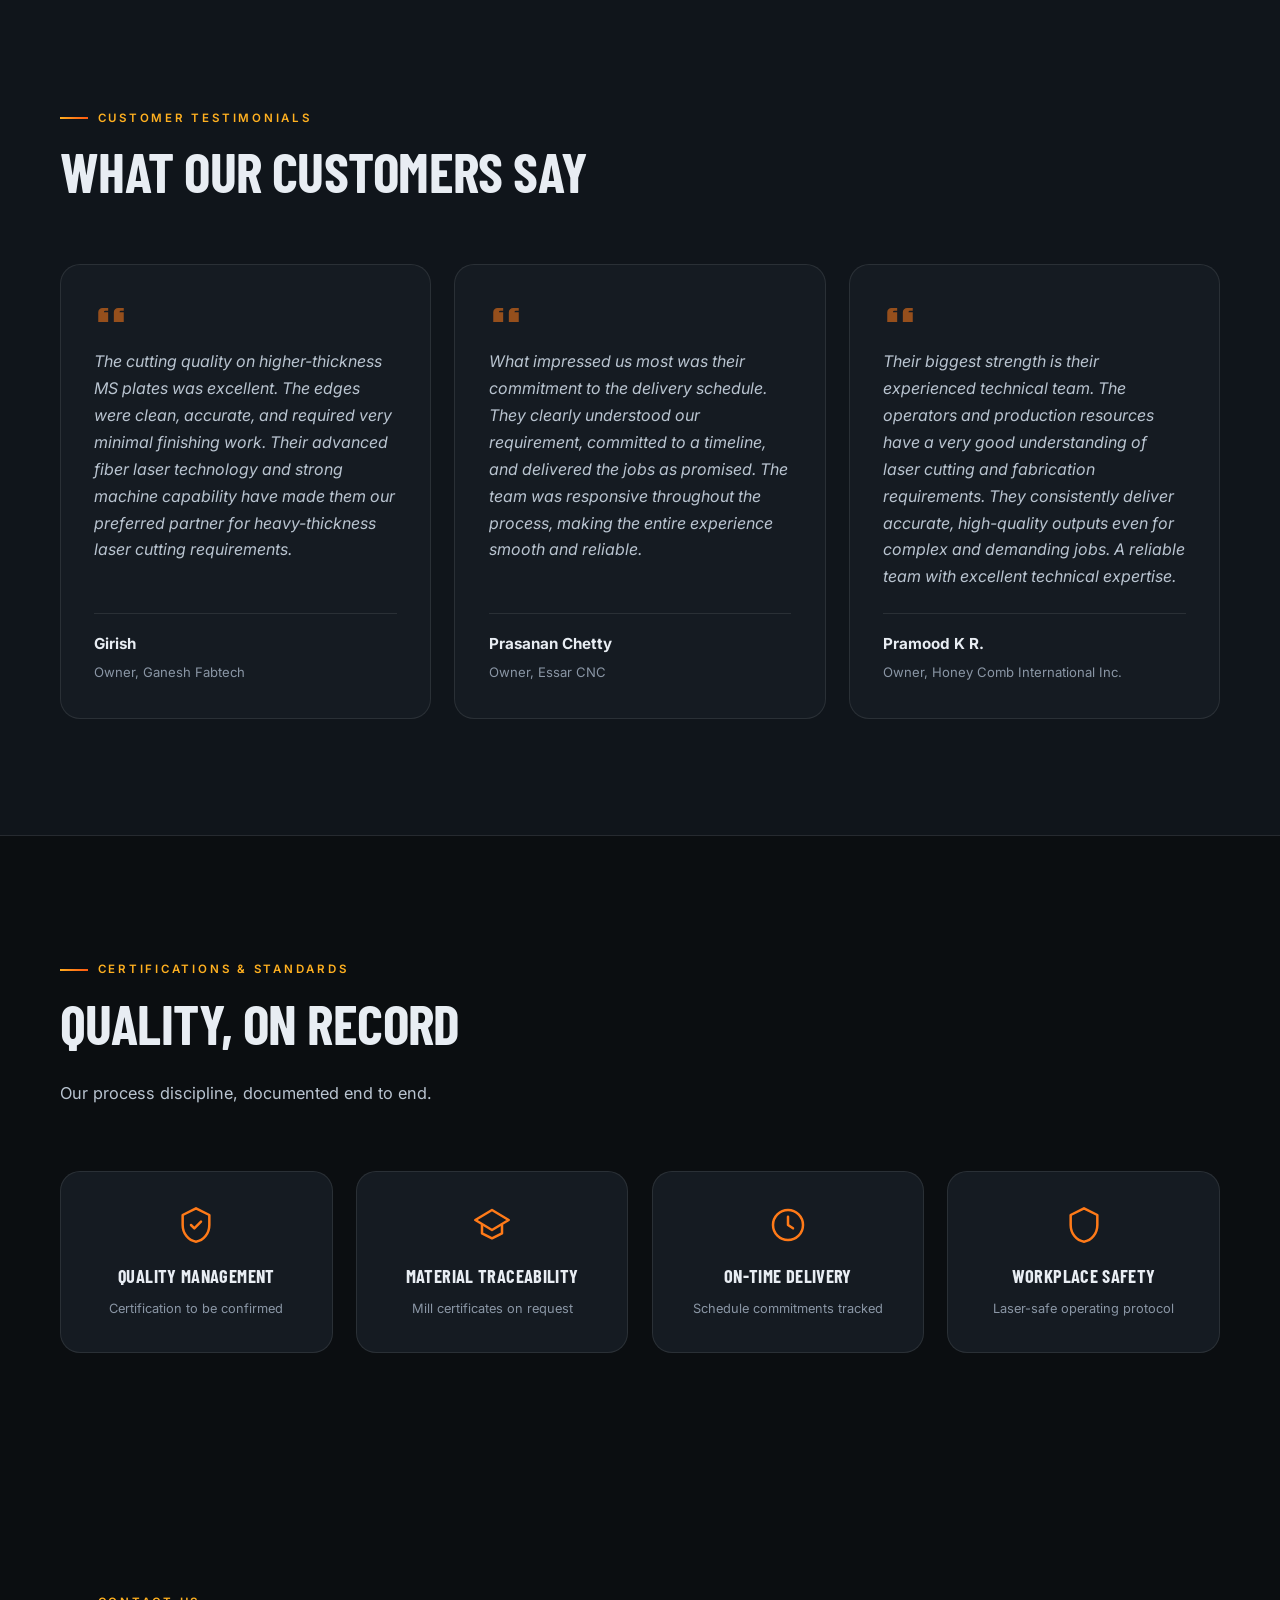
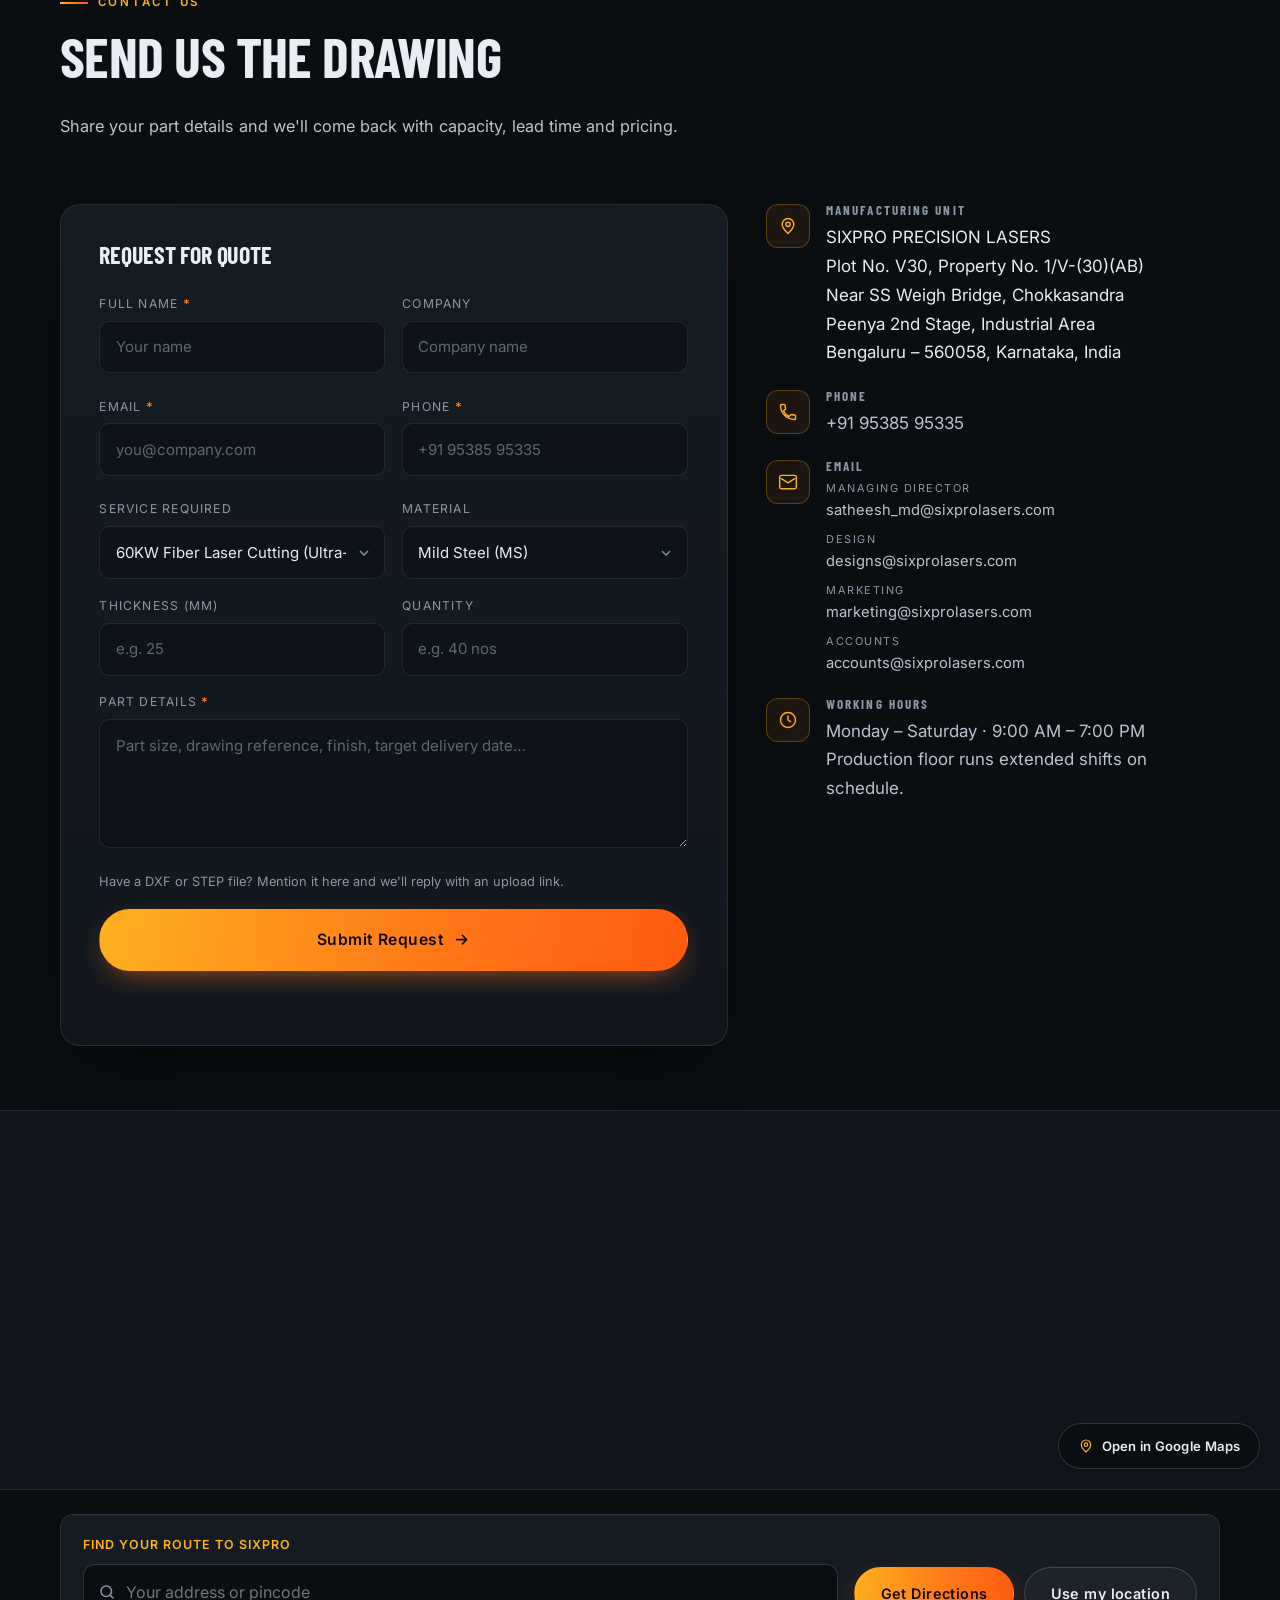
==== commit 354cfc7a: "Replace logo emblem with the new SIXPRO logo New mark (from sixpro_logo.pdf) as a rounded 256px embl" ====
--- a/index.html
+++ b/index.html
@@ -20,7 +20,8 @@
 <meta name="twitter:card" content="summary_large_image">
 <meta name="theme-color" content="#0B0E11">
 
-<link rel="icon" href="assets/favicon.svg" type="image/svg+xml">
+<link rel="icon" href="assets/favicon-64.png" type="image/png" sizes="64x64">
+<link rel="apple-touch-icon" href="assets/apple-touch-icon.png">
 <link rel="preconnect" href="https://fonts.googleapis.com">
 <link rel="preconnect" href="https://fonts.gstatic.com" crossorigin>
 <link href="https://fonts.googleapis.com/css2?family=Barlow+Condensed:wght@500;600;700&family=Inter:wght@400;500;600;700&display=swap" rel="stylesheet">
@@ -31,82 +32,6 @@
 
 <a class="skip-link" href="#main">Skip to content</a>
 
-<!-- ══ SIXPRO brand mark — defined once, referenced by nav + footer ══
-     Full horizontal lockup (mark + wordmark) lives in assets/logo-sixpro.svg -->
-<svg width="0" height="0" style="position:absolute" aria-hidden="true" focusable="false">
-  <defs>
-    <linearGradient id="mChrome" x1="0" y1="0" x2="0" y2="1">
-      <stop offset="0%" stop-color="#FFFFFF"/><stop offset="22%" stop-color="#DFE7EF"/>
-      <stop offset="46%" stop-color="#7F8B9A"/><stop offset="53%" stop-color="#5C6775"/>
-      <stop offset="62%" stop-color="#F4F8FC"/><stop offset="82%" stop-color="#AEB9C6"/>
-      <stop offset="100%" stop-color="#6E7A88"/>
-    </linearGradient>
-    <linearGradient id="mEdge" x1="0" y1="0" x2="0" y2="1">
-      <stop offset="0%" stop-color="#FFFFFF"/><stop offset="50%" stop-color="#93A0AE"/>
-      <stop offset="100%" stop-color="#E6EDF4"/>
-    </linearGradient>
-    <linearGradient id="mFace" x1="0" y1="0" x2="0.4" y2="1">
-      <stop offset="0%" stop-color="#12233F"/><stop offset="55%" stop-color="#0A1526"/>
-      <stop offset="100%" stop-color="#050B14"/>
-    </linearGradient>
-    <linearGradient id="mRed" x1="0" y1="0" x2="1" y2="0">
-      <stop offset="0%" stop-color="#FF2D2D" stop-opacity="0"/>
-      <stop offset="42%" stop-color="#FF3A3A" stop-opacity=".85"/>
-      <stop offset="52%" stop-color="#FFF1F1"/>
-      <stop offset="62%" stop-color="#FF3A3A" stop-opacity=".85"/>
-      <stop offset="100%" stop-color="#FF2D2D" stop-opacity="0"/>
-    </linearGradient>
-    <linearGradient id="mBlue" x1="0" y1="0" x2="1" y2="0">
-      <stop offset="0%" stop-color="#1E7BFF" stop-opacity="0"/>
-      <stop offset="55%" stop-color="#48A6FF" stop-opacity=".95"/>
-      <stop offset="100%" stop-color="#1E7BFF" stop-opacity="0"/>
-    </linearGradient>
-    <radialGradient id="mCoreR">
-      <stop offset="0%" stop-color="#FFFFFF"/>
-      <stop offset="35%" stop-color="#FFD9D9" stop-opacity=".9"/>
-      <stop offset="100%" stop-color="#FF2020" stop-opacity="0"/>
-    </radialGradient>
-    <radialGradient id="mCoreB">
-      <stop offset="0%" stop-color="#FFFFFF"/>
-      <stop offset="40%" stop-color="#8CC8FF" stop-opacity=".85"/>
-      <stop offset="100%" stop-color="#1E7BFF" stop-opacity="0"/>
-    </radialGradient>
-    <filter id="mGlow" x="-70%" y="-70%" width="240%" height="240%">
-      <feGaussianBlur stdDeviation="2.2"/>
-    </filter>
-    <clipPath id="mShieldClip">
-      <path d="M58 8 108 24v40c0 30-19 49-50 60C27 113 8 94 8 64V24z"/>
-    </clipPath>
-
-    <symbol id="sixproMark" viewBox="0 0 124 130">
-      <path d="M58 8 108 24v40c0 30-19 49-50 60C27 113 8 94 8 64V24z" fill="url(#mEdge)"/>
-      <path d="M58 15 101 29v35c0 26-16.5 42.5-43 52.5C31.5 106.5 15 90 15 64V29z" fill="url(#mFace)"/>
-      <g clip-path="url(#mShieldClip)">
-        <path d="M79 38c-14-5-31-3-33 8-2 10 12 14 23 17s16 8 9 13c-7 5-22 5-31 1"
-              fill="none" stroke="url(#mChrome)" stroke-width="12" stroke-linecap="round"/>
-        <path d="M79 33.8c-14-5-31-3-33 8-2 10 12 14 23 17s16 8 9 13c-7 5-22 5-31 1"
-              fill="none" stroke="#FFFFFF" stroke-opacity=".5" stroke-width="2.4" stroke-linecap="round"/>
-      </g>
-      <path d="M58 8 108 24v40c0 30-19 49-50 60C27 113 8 94 8 64V24z"
-            fill="none" stroke="#FFFFFF" stroke-opacity=".55" stroke-width="1.4"/>
-      <!-- flare: streak lengths are sized so their gradients fade to zero
-           inside the viewBox, so nothing is visibly clipped at the edges -->
-      <g transform="rotate(-26 74 52)">
-        <rect x="-40" y="49.9" width="170" height="4.2" rx="2.1" fill="url(#mRed)" filter="url(#mGlow)"/>
-        <rect x="-40" y="51.4" width="170" height="1.2" rx=".6" fill="url(#mRed)"/>
-        <rect x="-34" y="50.2" width="108" height="3.6" rx="1.8" fill="url(#mBlue)" filter="url(#mGlow)"/>
-        <rect x="72.4" y="22" width="3.2" height="60" rx="1.6" fill="url(#mCoreR)" opacity=".5" filter="url(#mGlow)"/>
-      </g>
-      <circle cx="74" cy="52" r="20" fill="url(#mCoreR)" opacity=".5"/>
-      <circle cx="74" cy="52" r="10" fill="url(#mCoreR)"/>
-      <circle cx="74" cy="52" r="3.4" fill="#FFFFFF"/>
-      <circle cx="31" cy="90" r="15" fill="url(#mCoreB)" opacity=".6"/>
-      <circle cx="31" cy="90" r="7.5" fill="url(#mCoreB)"/>
-      <circle cx="31" cy="90" r="2.6" fill="#F2F9FF"/>
-    </symbol>
-  </defs>
-</svg>
-
 <!-- ══════════════════════════ HEADER ══════════════════════════ -->
 <div class="topbar">
   <div class="wrap topbar__inner">
@@ -122,7 +47,7 @@
   <div class="wrap nav__inner">
     <div class="brandbox">
       <a class="brand" href="#top" aria-label="SIXPRO Precision Lasers home">
-        <svg class="brand__mark" viewBox="0 0 124 130" aria-hidden="true"><use href="#sixproMark"/></svg>
+        <picture class="brand__mark"><source srcset="assets/sixpro-mark.webp" type="image/webp"><img src="assets/sixpro-mark.png" alt="" width="42" height="42"></picture>
         <span class="brand__text">
           <strong>SIXPRO</strong>
           <em>Precision Lasers</em>
@@ -981,7 +906,7 @@
   <div class="wrap foot__grid">
     <div class="foot__brand">
       <a class="brand brand--foot" href="#top">
-        <svg class="brand__mark" viewBox="0 0 124 130" aria-hidden="true"><use href="#sixproMark"/></svg>
+        <picture class="brand__mark"><source srcset="assets/sixpro-mark.webp" type="image/webp"><img src="assets/sixpro-mark.png" alt="" width="42" height="42"></picture>
         <span class="brand__text"><strong>SIXPRO</strong><em>Precision Lasers</em></span>
       </a>
       <p>CNC fiber laser cutting and precision metal fabrication — home to India's first 60KW fiber laser and a 2500 × 13000 mm dual-pallet bed.</p>
--- a/css/styles.css
+++ b/css/styles.css
@@ -182,7 +182,8 @@
 .nav__inner{ display:flex; align-items:center; justify-content:space-between; gap:1.5rem; min-height:74px; }
 
 .brand{ display:inline-flex; align-items:center; gap:.65rem; flex:none; }
-.brand__mark{ width:40px; height:42px; flex:none; }
+.brand__mark{ width:42px; height:42px; flex:none; display:block; }
+.brand__mark img{ width:100%; height:100%; border-radius:10px; box-shadow:0 0 0 1px rgba(120,170,255,.18), 0 6px 18px -6px rgba(30,123,255,.55); }
 .brand__text{ display:flex; flex-direction:column; line-height:1; }
 /* chrome wordmark — the light/shadow/light banding is what reads as metal */
 .brand__text strong{
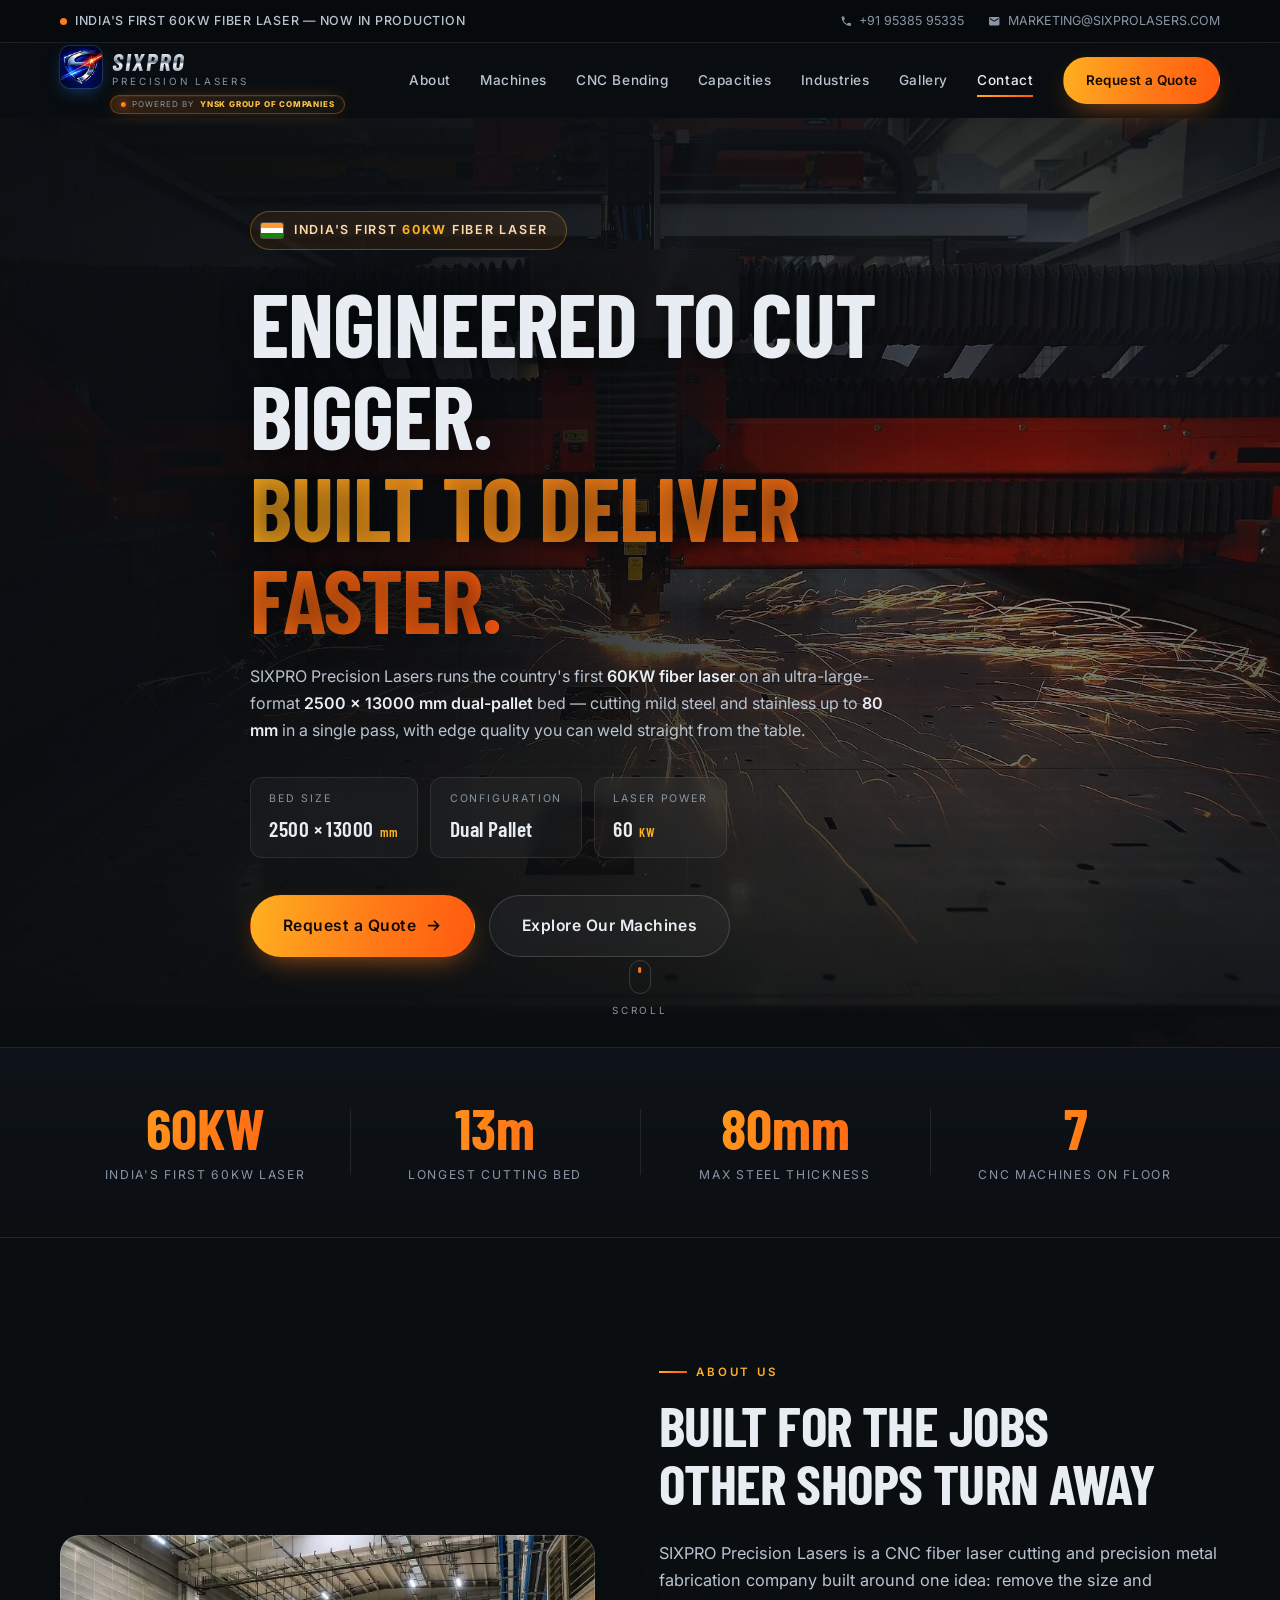
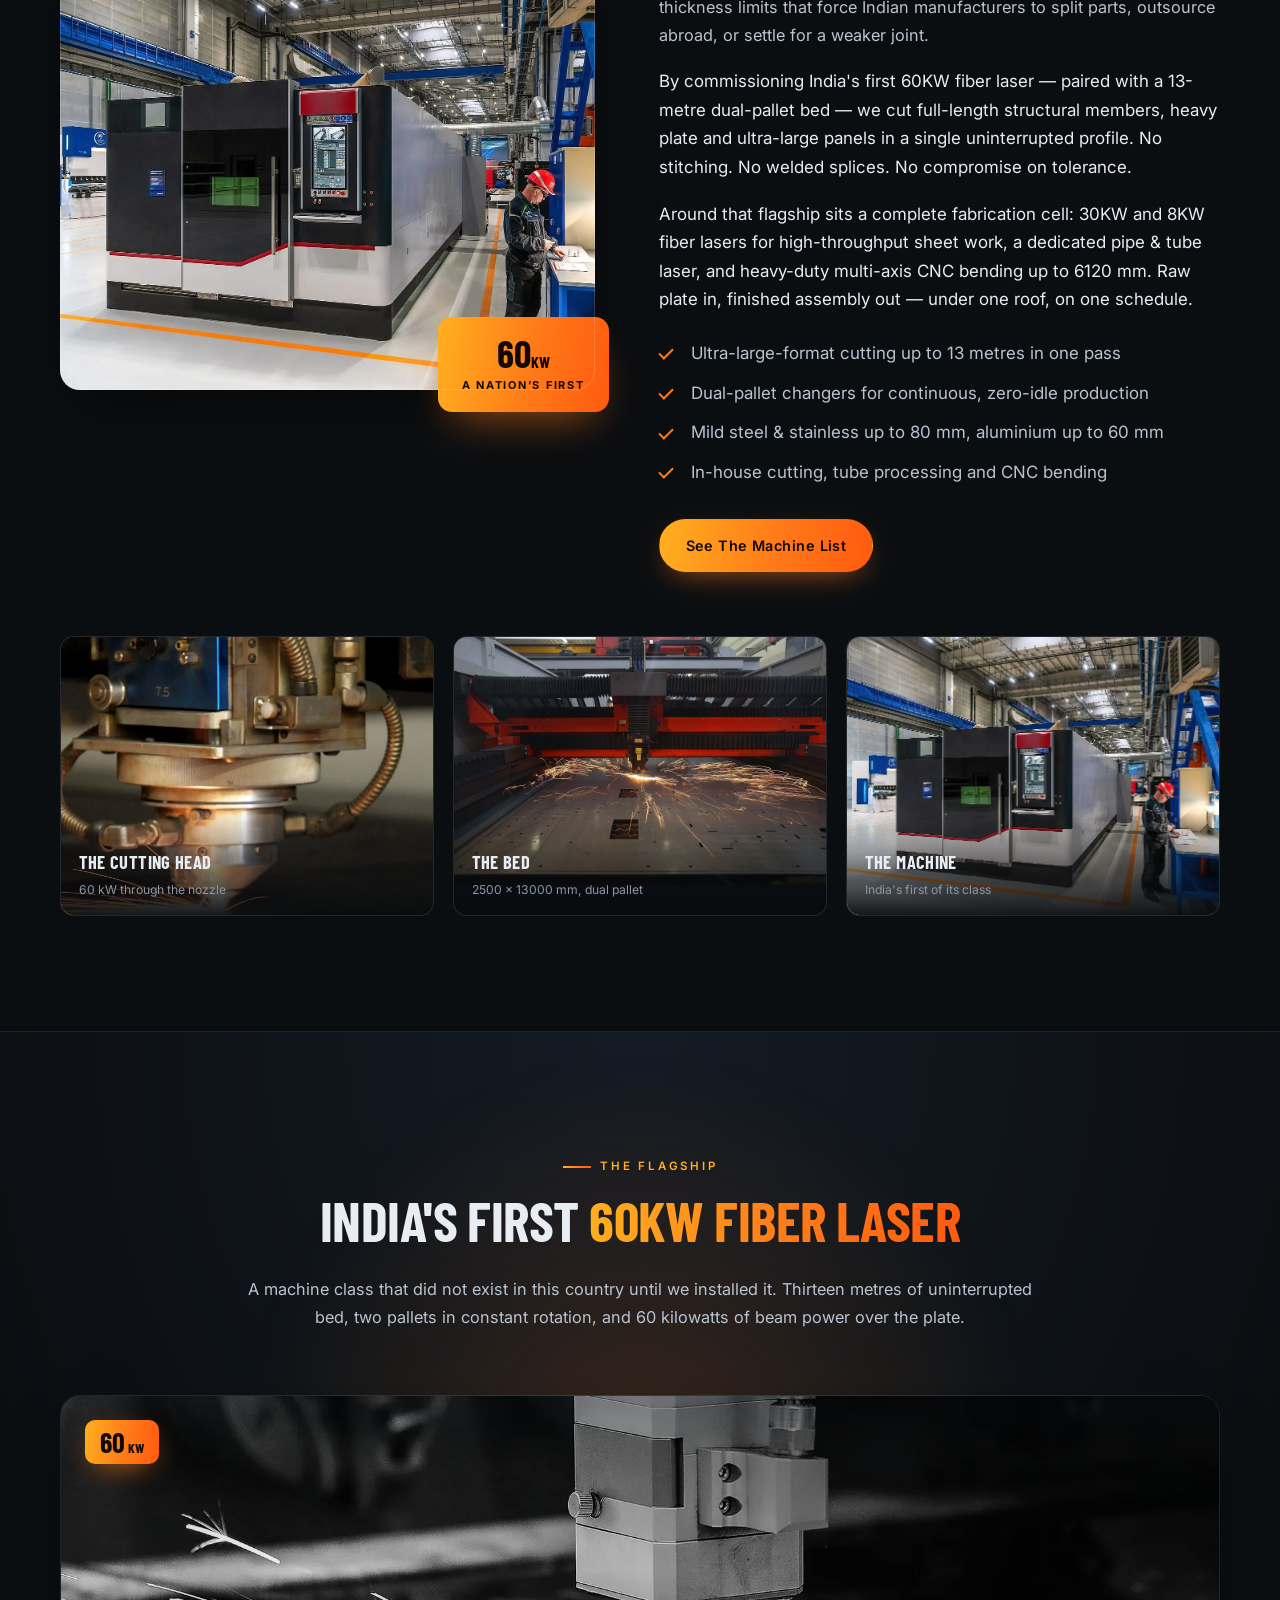
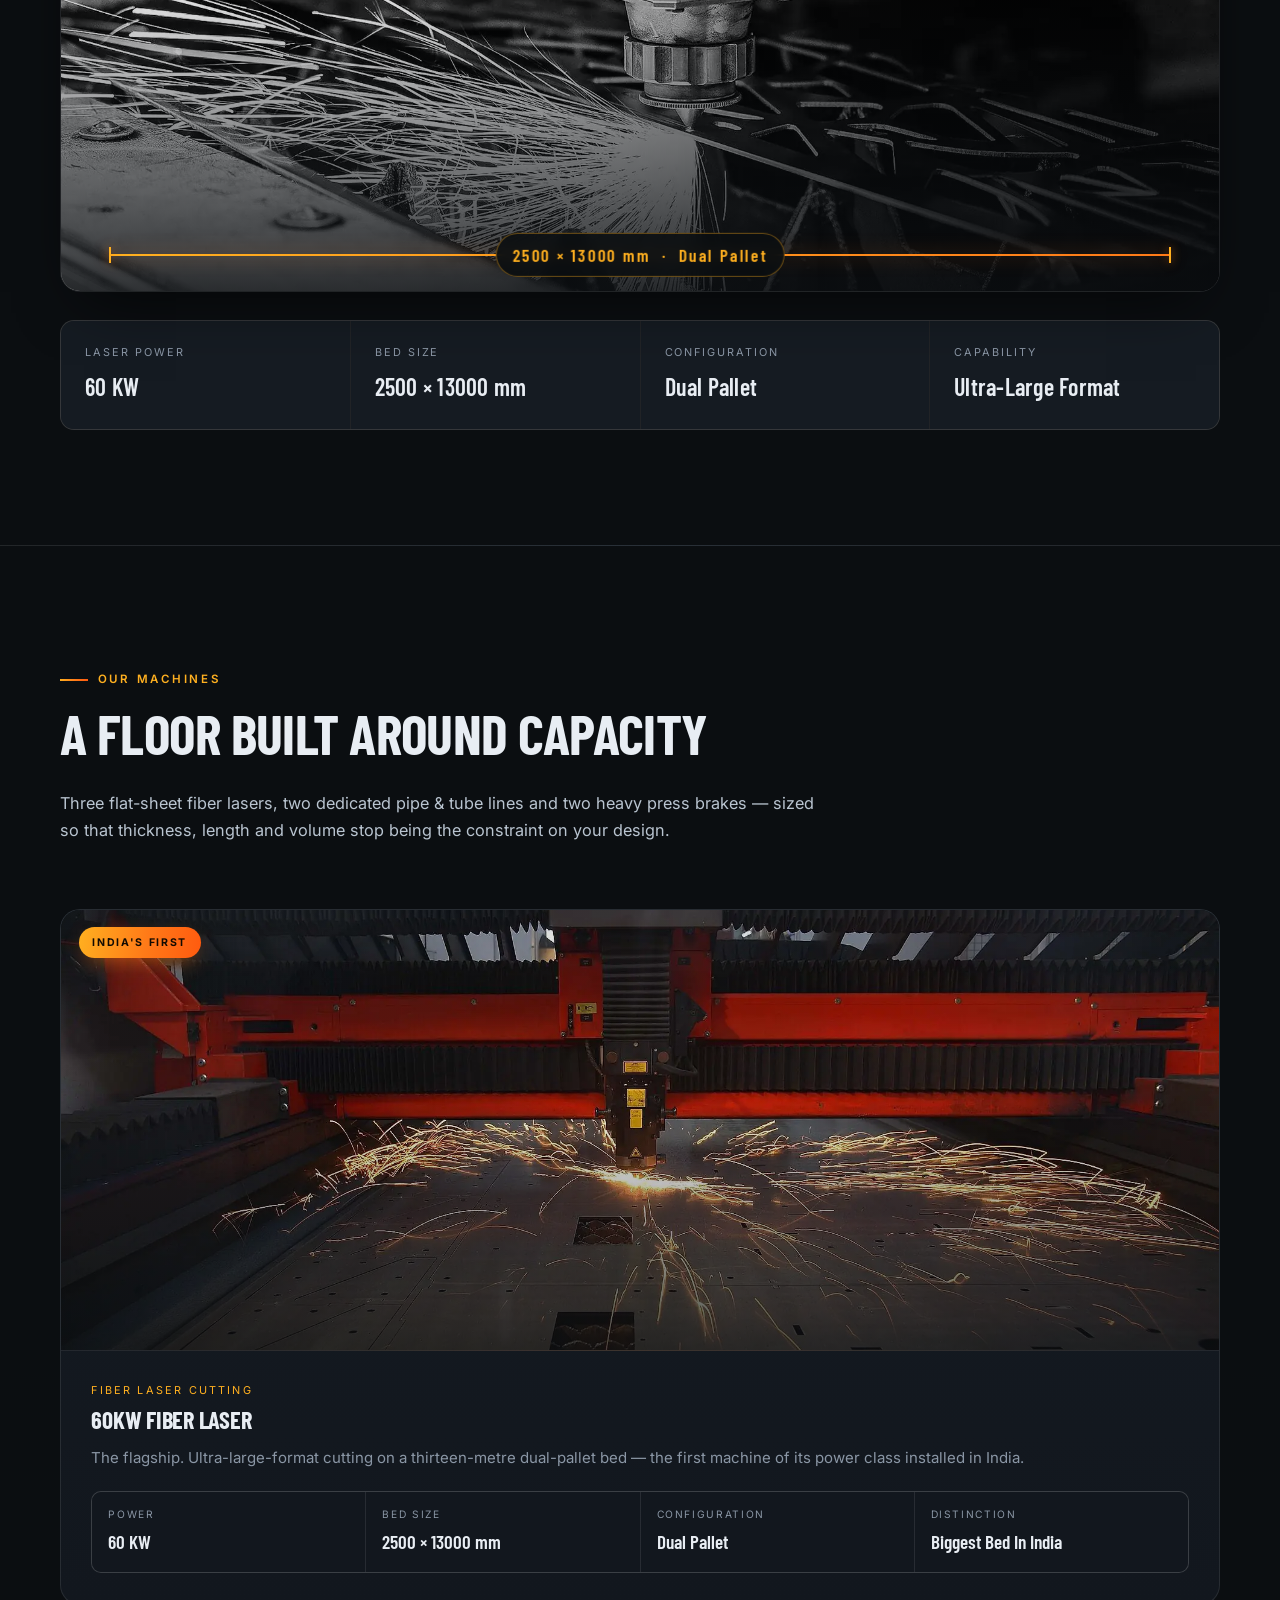
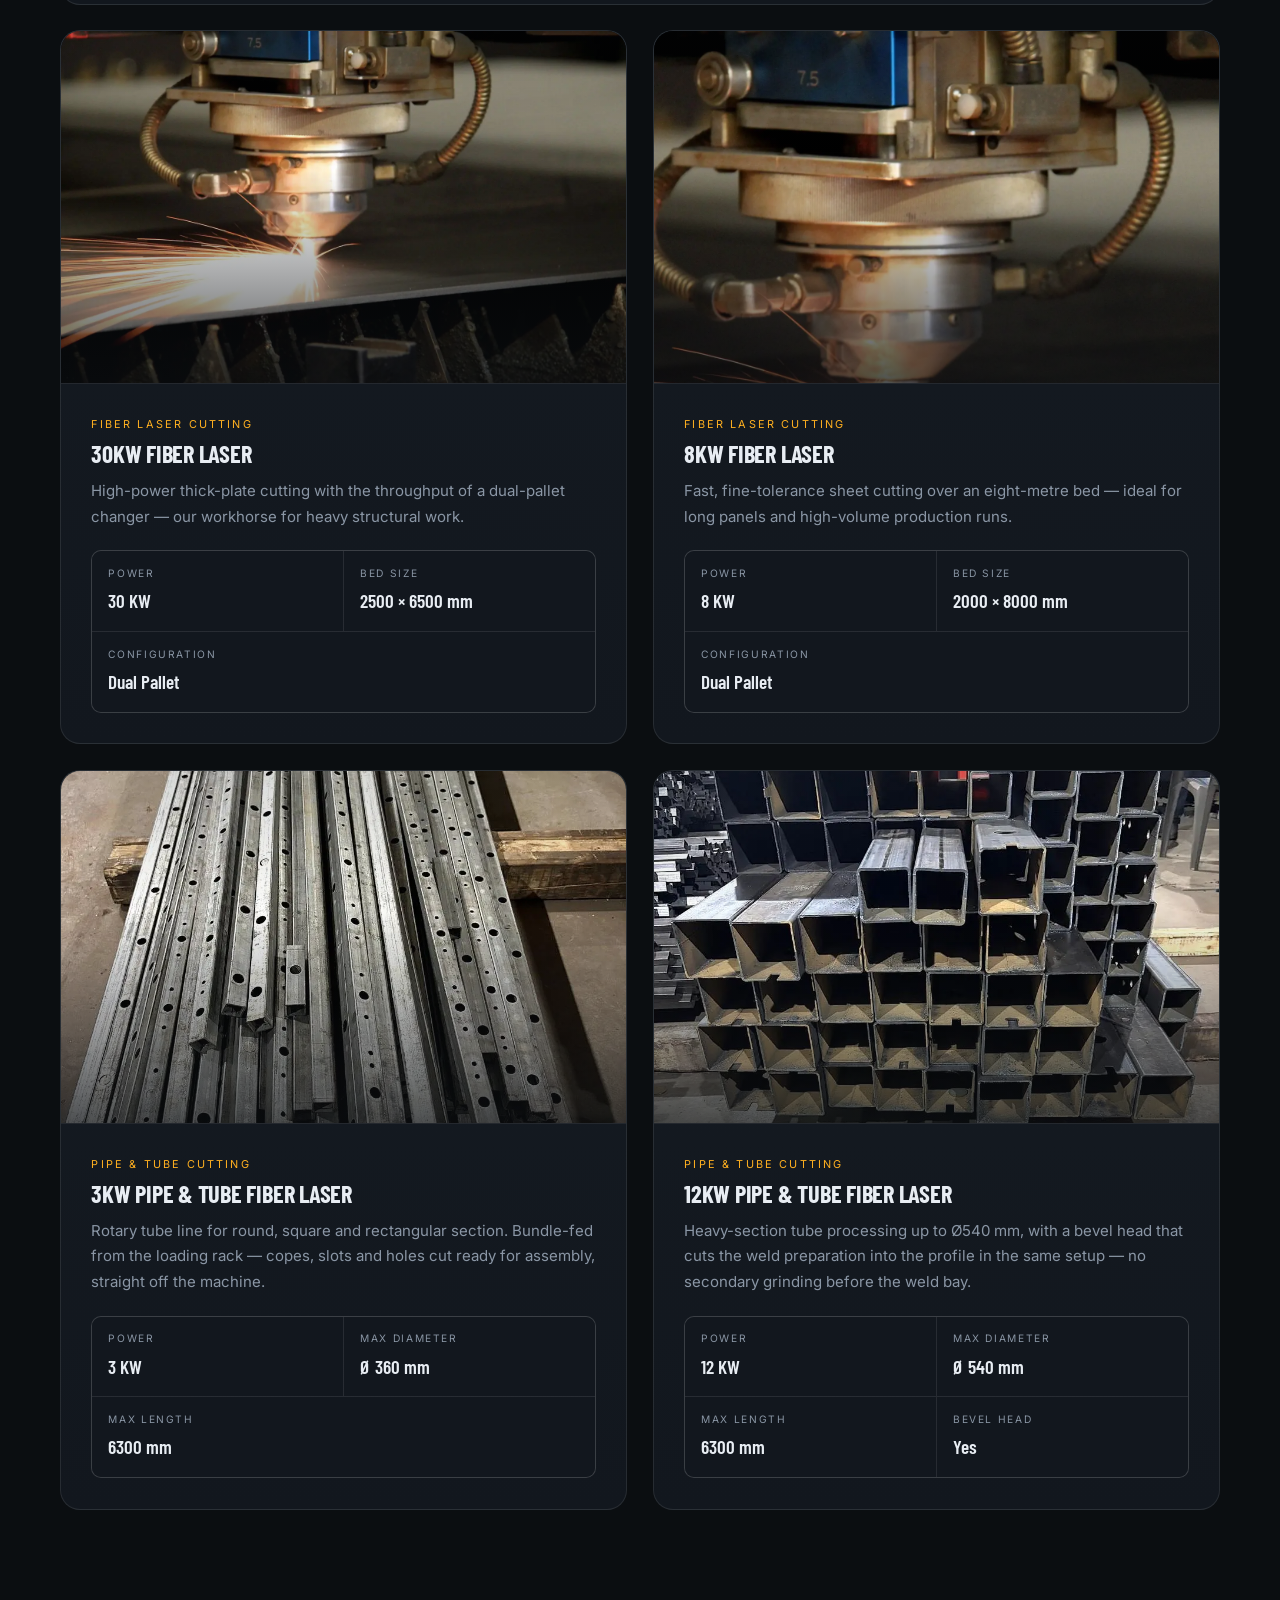
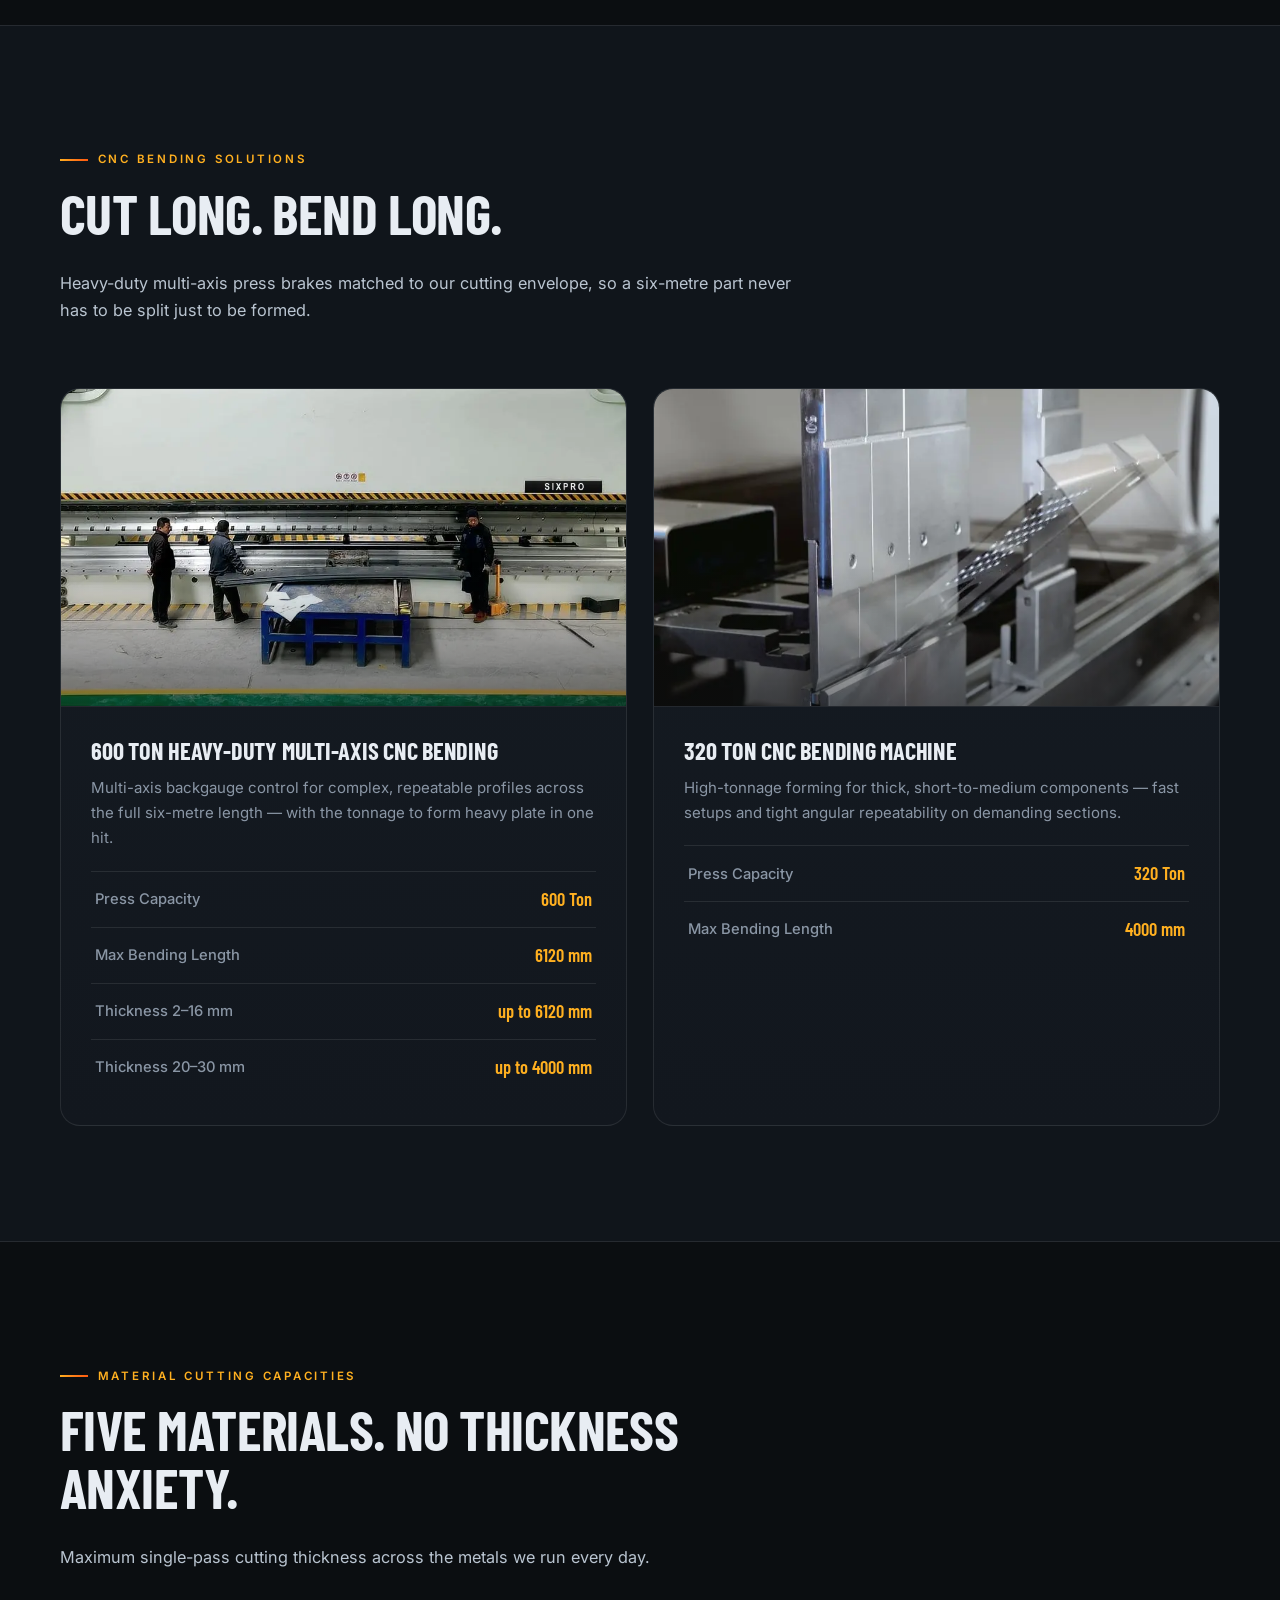
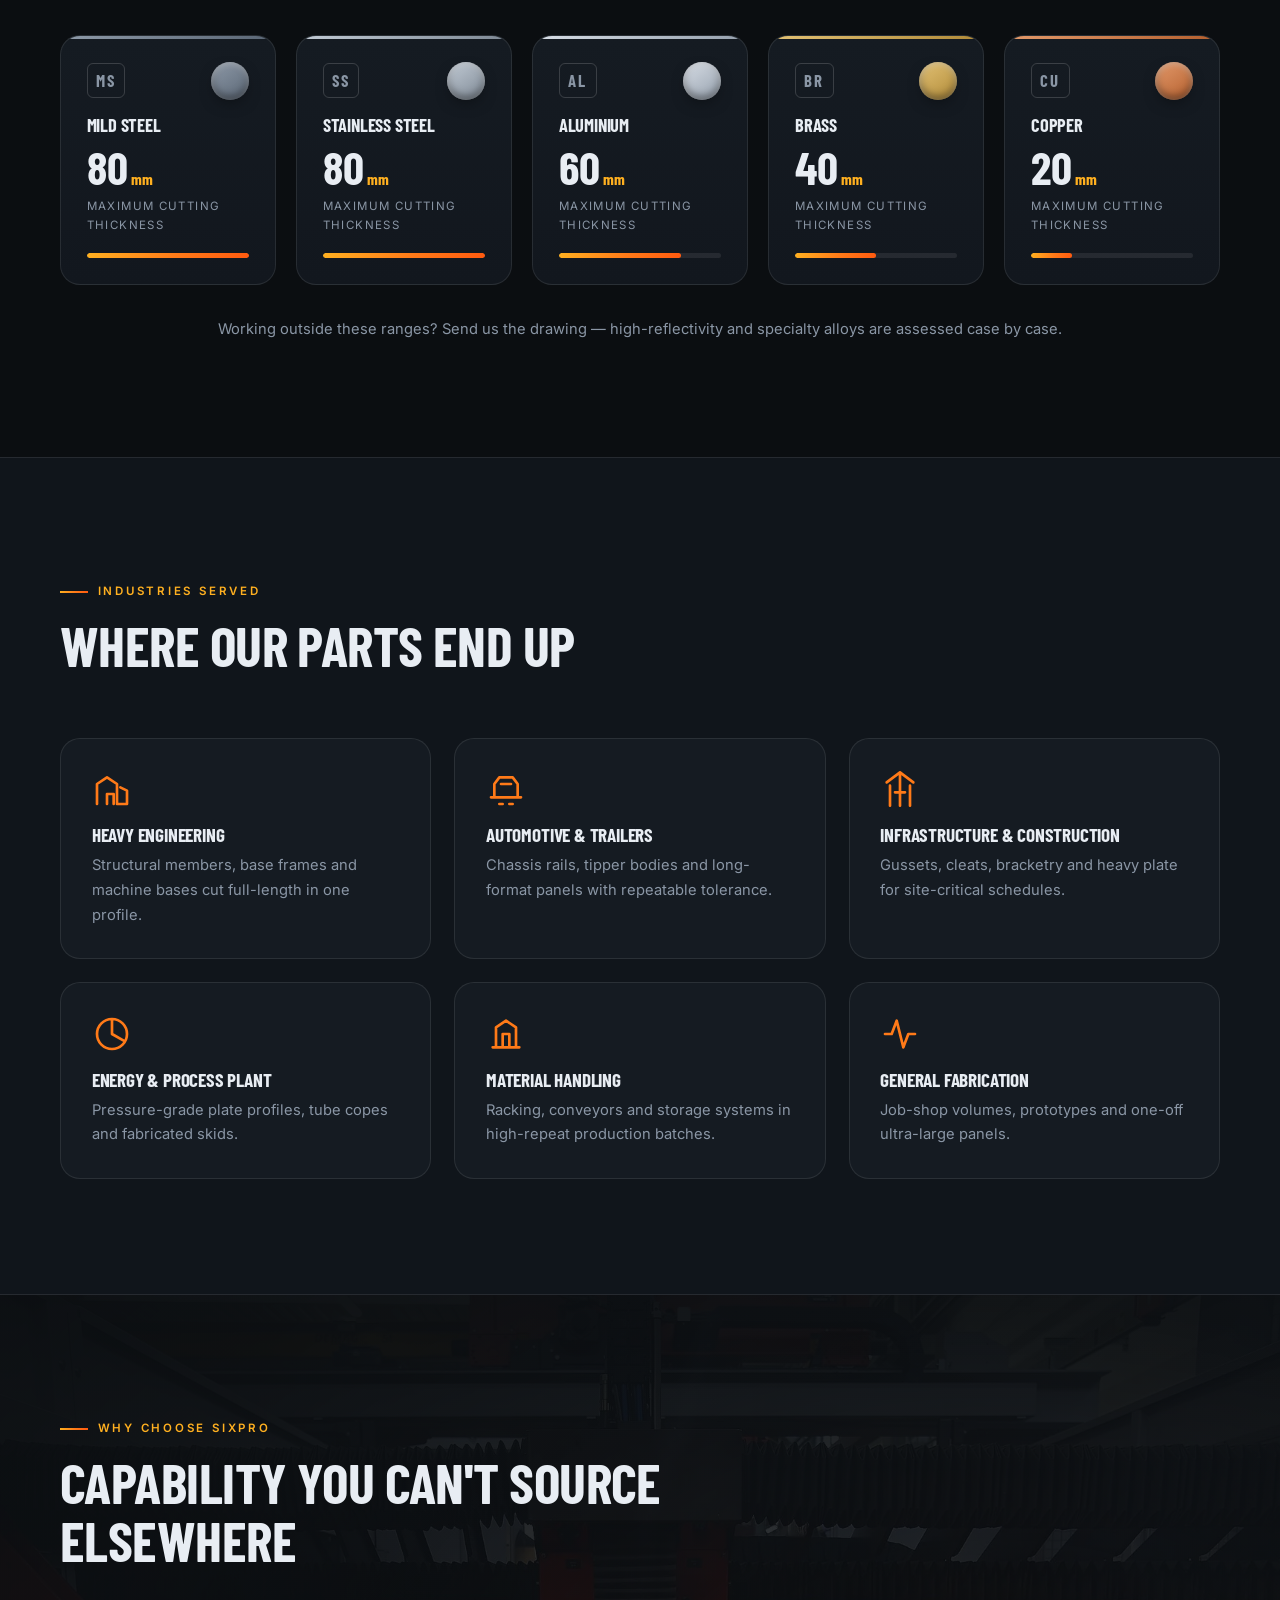
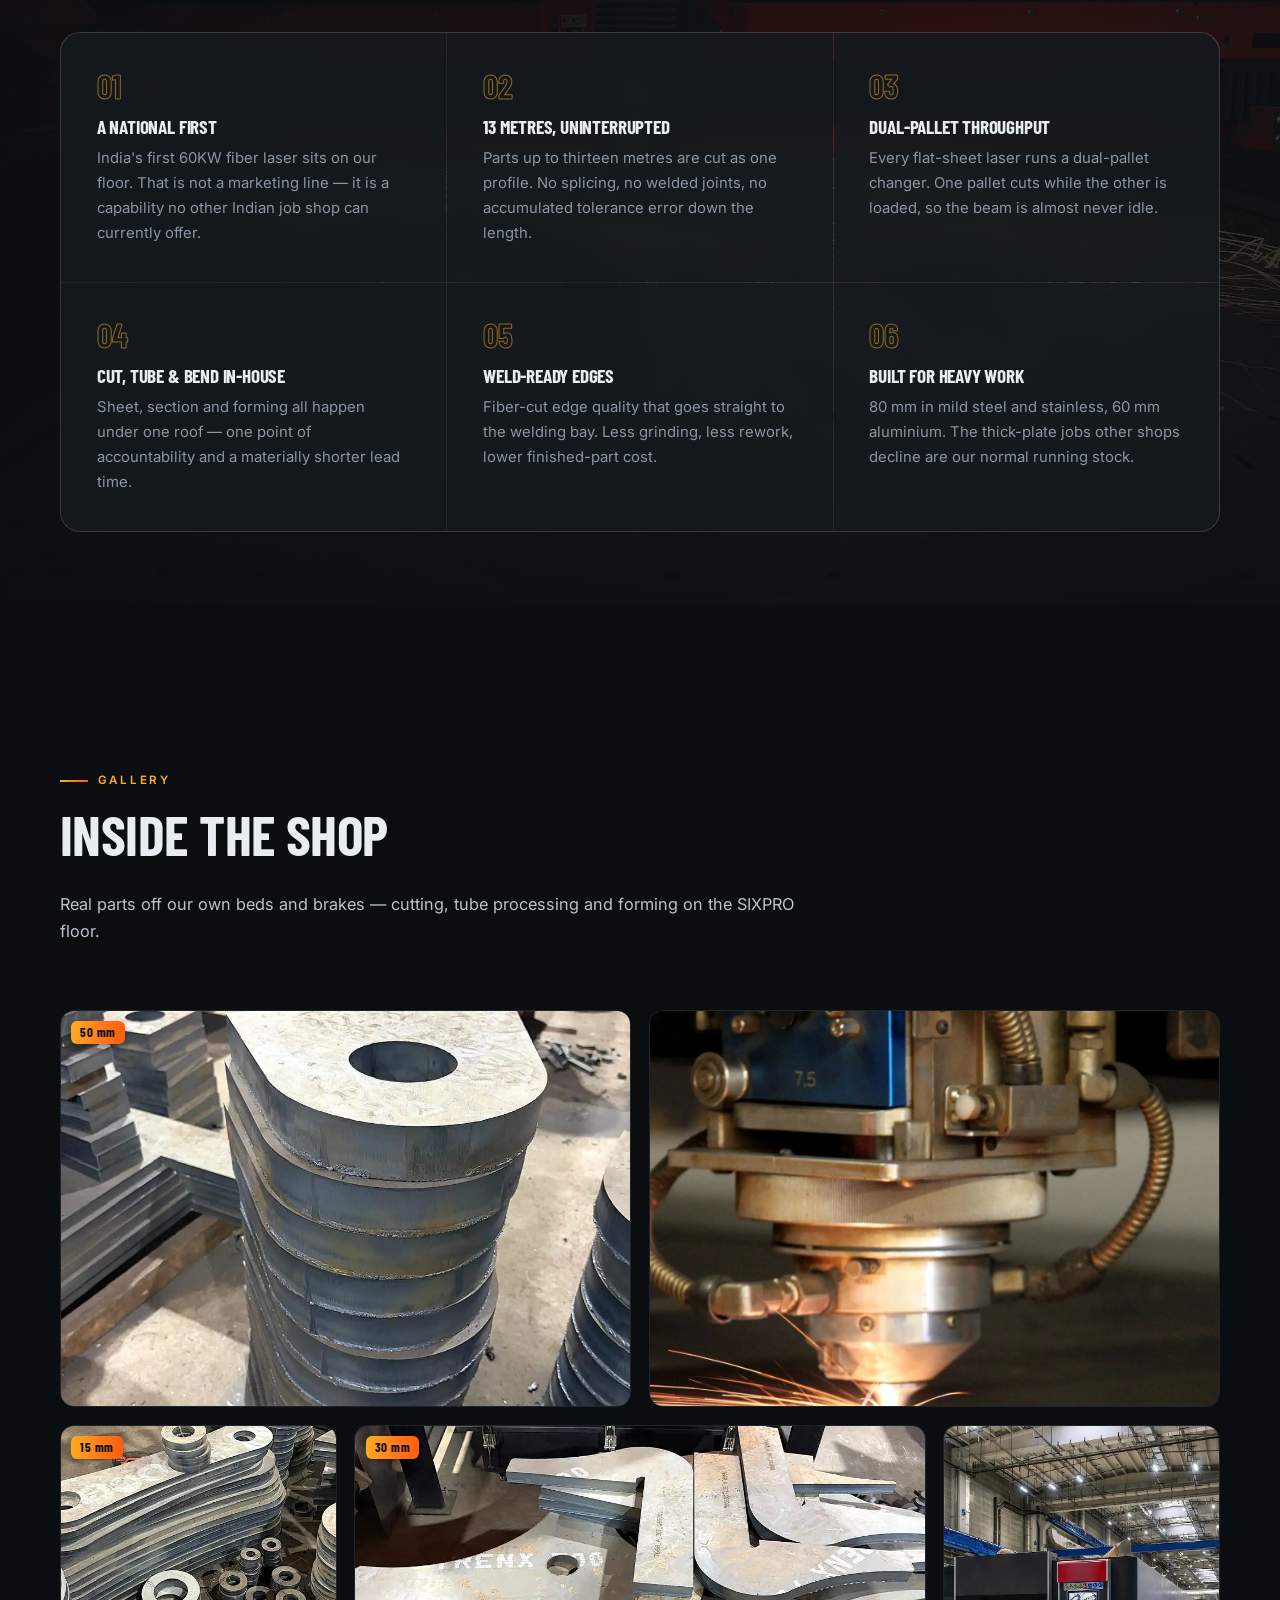
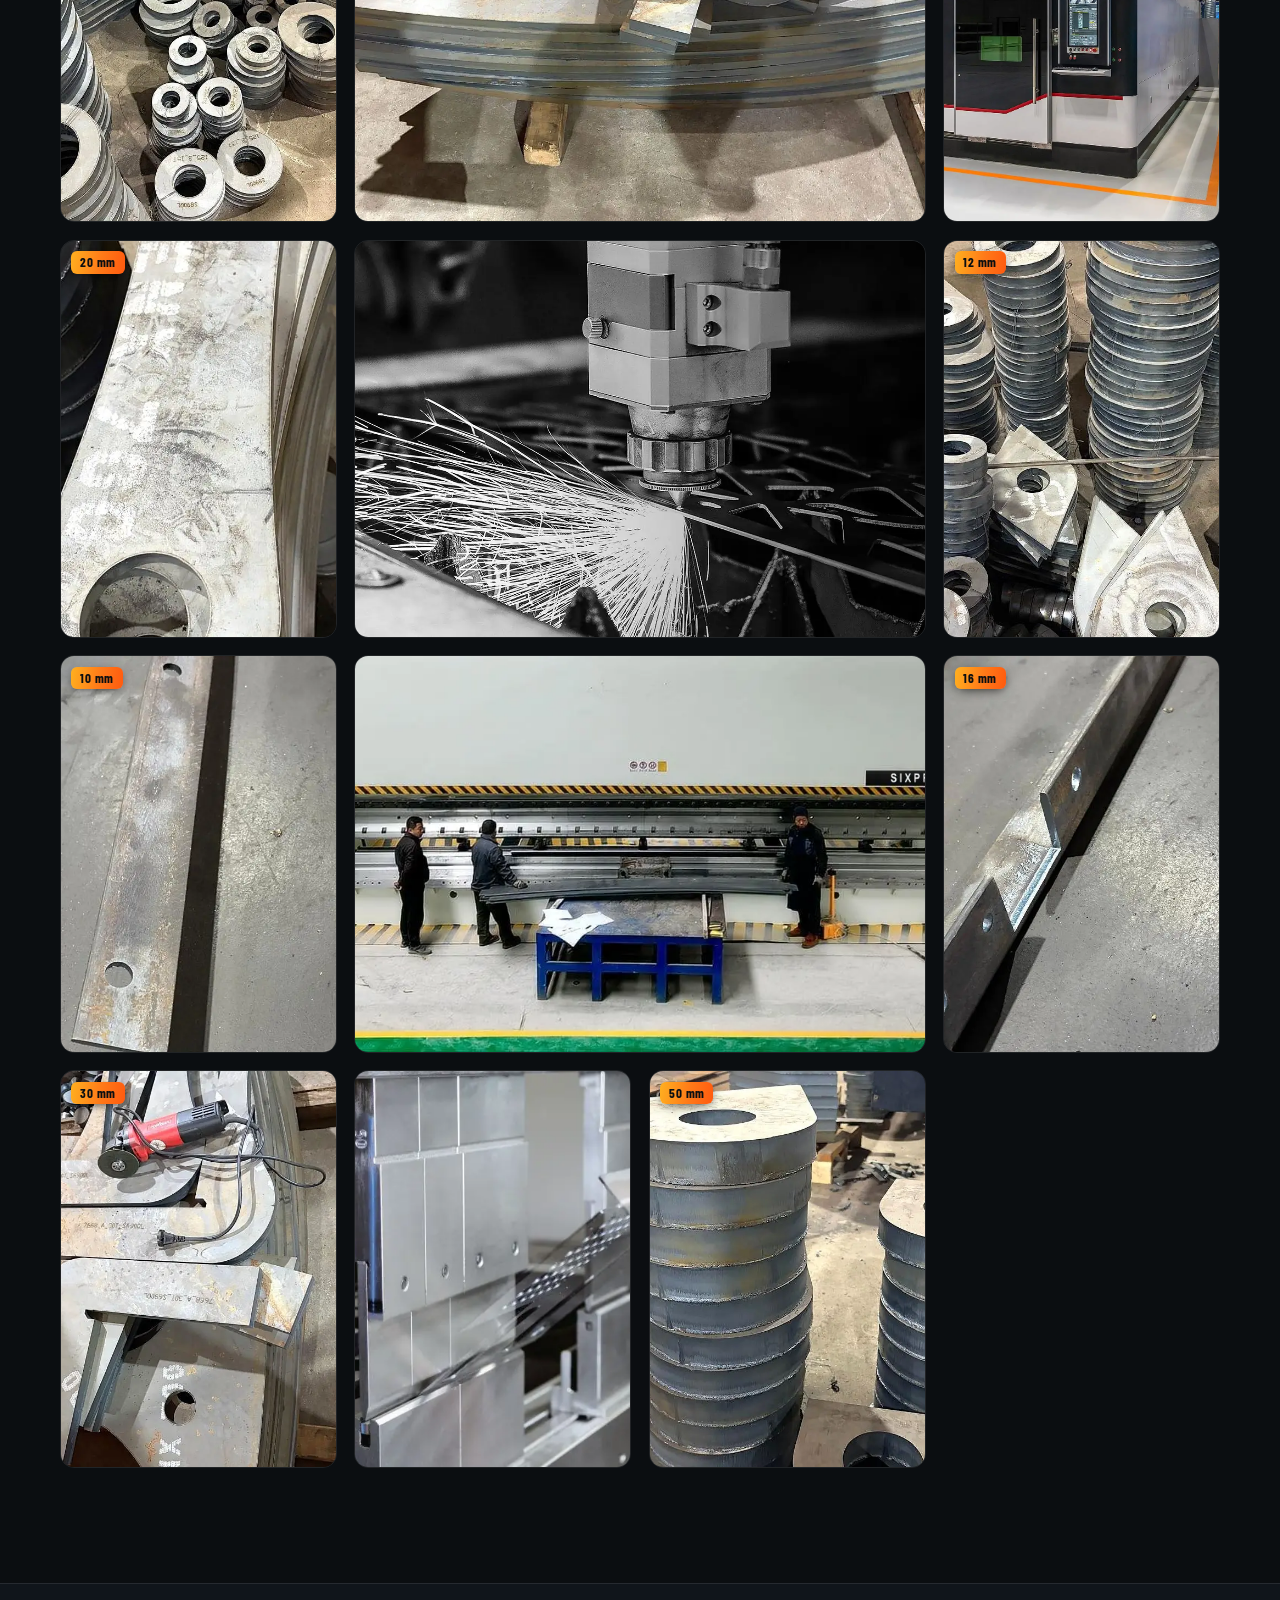
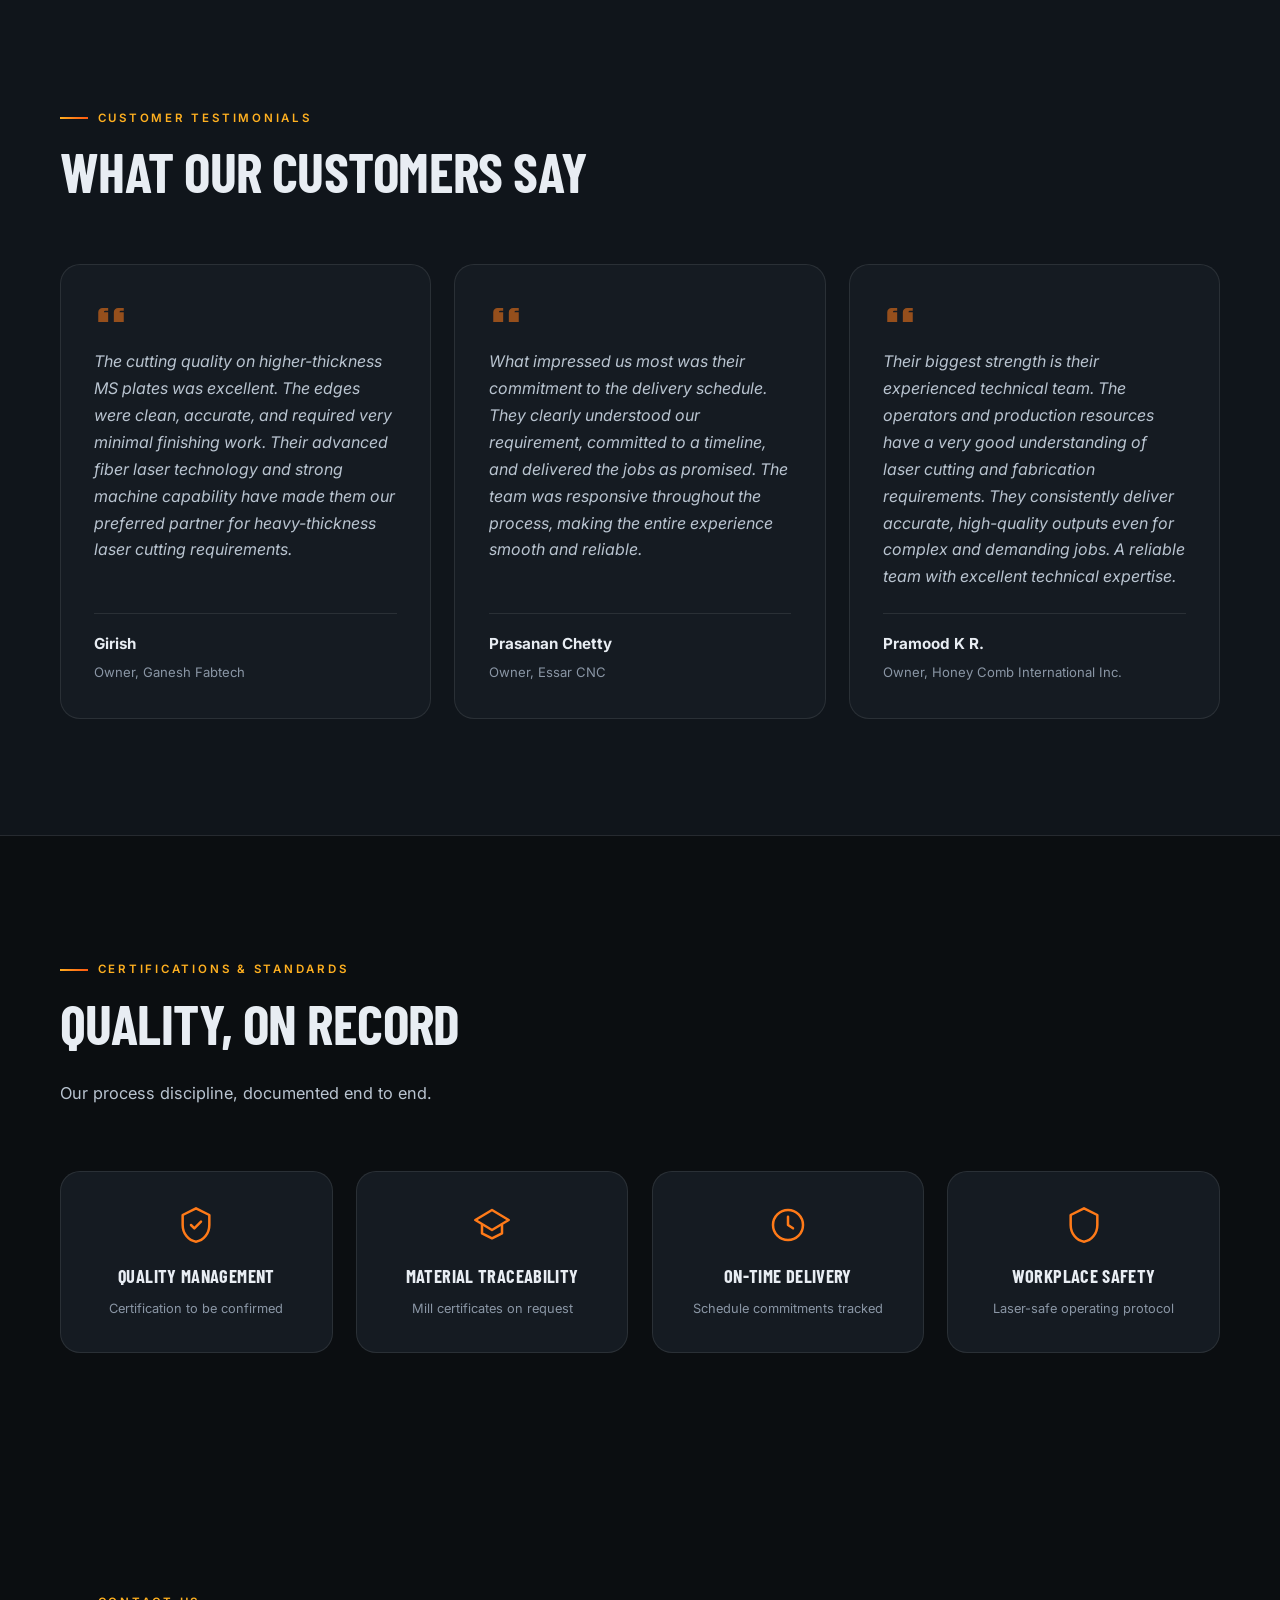
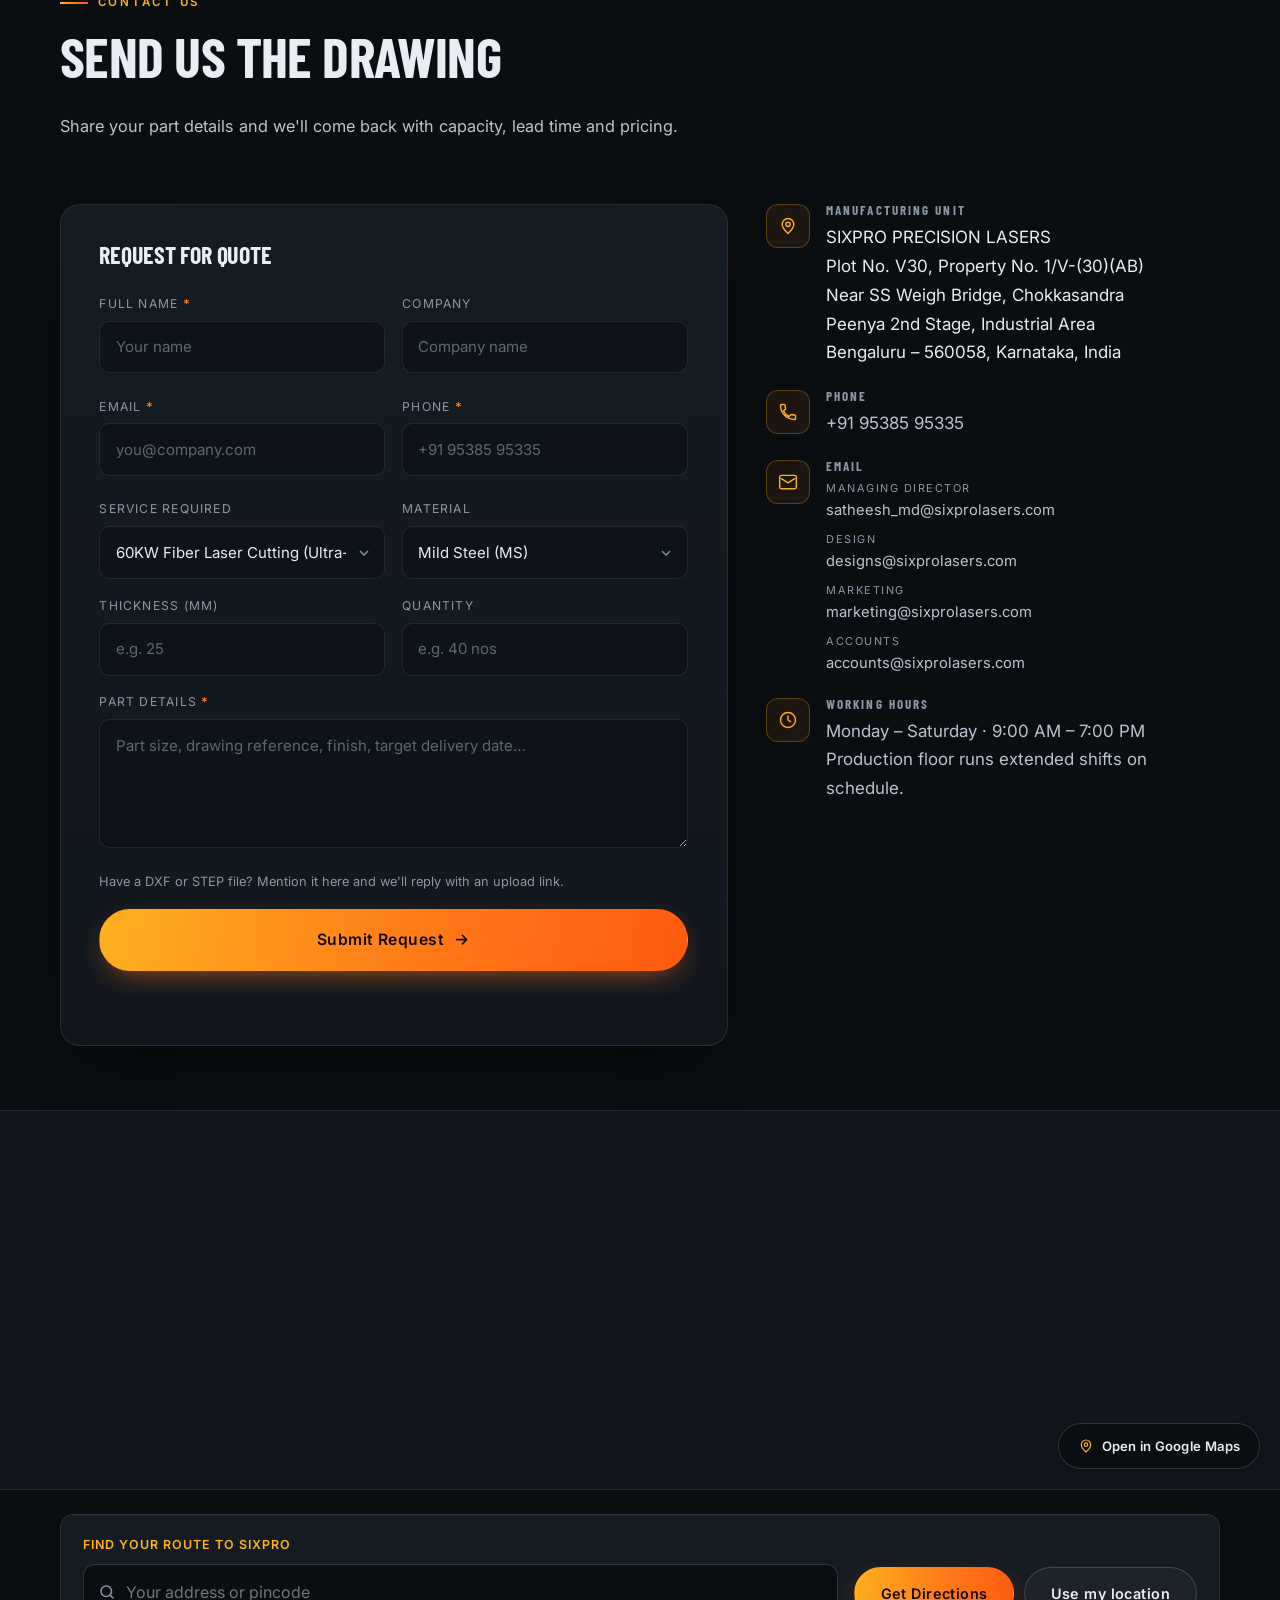
==== commit f811819c: "SEO: fix postcode typo, richer LocalBusiness data, sitemap lastmod - Contact block read 560058888; n" ====
--- a/index.html
+++ b/index.html
@@ -819,8 +819,8 @@
               SIXPRO PRECISION LASERS<br>
               Plot No. V30, Property No. 1/V-(30)(AB)<br>
               Near SS Weigh Bridge, Chokkasandra,<br>
-              Peenya 2nd Stage, Industrial Area,<br> 
-              Bengaluru – 560058888, Karnataka, India
+              Peenya 2nd Stage, Industrial Area,<br>
+              Bengaluru – 560058, Karnataka, India
             </address>
           </div>
         </div>
@@ -978,6 +978,9 @@
   "description": "CNC fiber laser cutting and precision metal fabrication company operating India's first 60KW fiber laser with a 2500 × 13000 mm dual-pallet bed.",
   "url": "https://www.sixprolasers.com/",
   "image": "https://www.sixprolasers.com/assets/img/laser-hero.jpg",
+  "logo": "https://www.sixprolasers.com/assets/sixpro-mark.png",
+  "geo": { "@type": "GeoCoordinates", "latitude": 13.0157139, "longitude": 77.5017304 },
+  "hasMap": "https://maps.app.goo.gl/Wui1opSepR8peHcM9",
   "telephone": "+91-95385-95335",
   "email": "MARKETING@SIXPROLASERS.COM",
   "address": {
@@ -989,6 +992,7 @@
     "addressCountry": "IN"
   },
   "openingHours": "Mo-Sa 09:00-19:00",
+  "priceRange": "₹₹",
   "parentOrganization": { "@type": "Organization", "name": "YNSK Laser Tech", "url": "https://www.ynsklaser.in" },
   "areaServed": "IN",
   "makesOffer": [
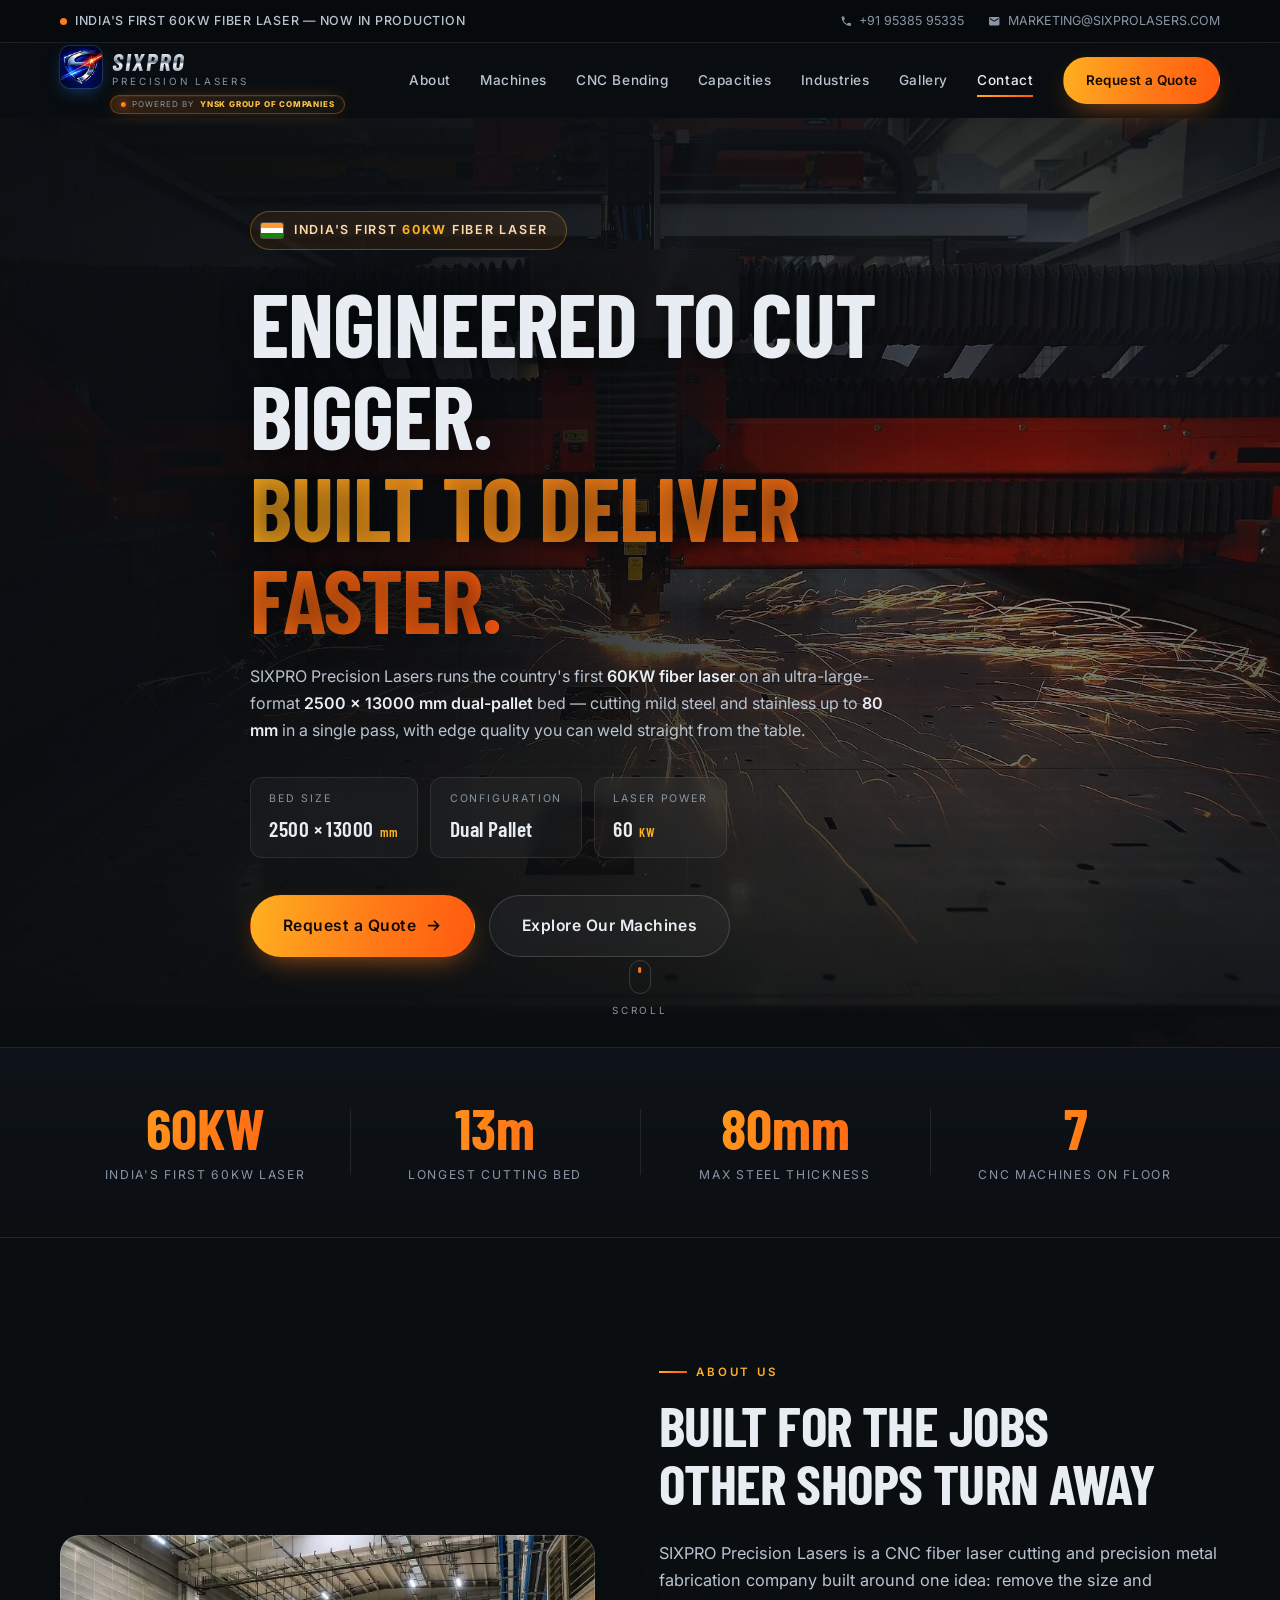
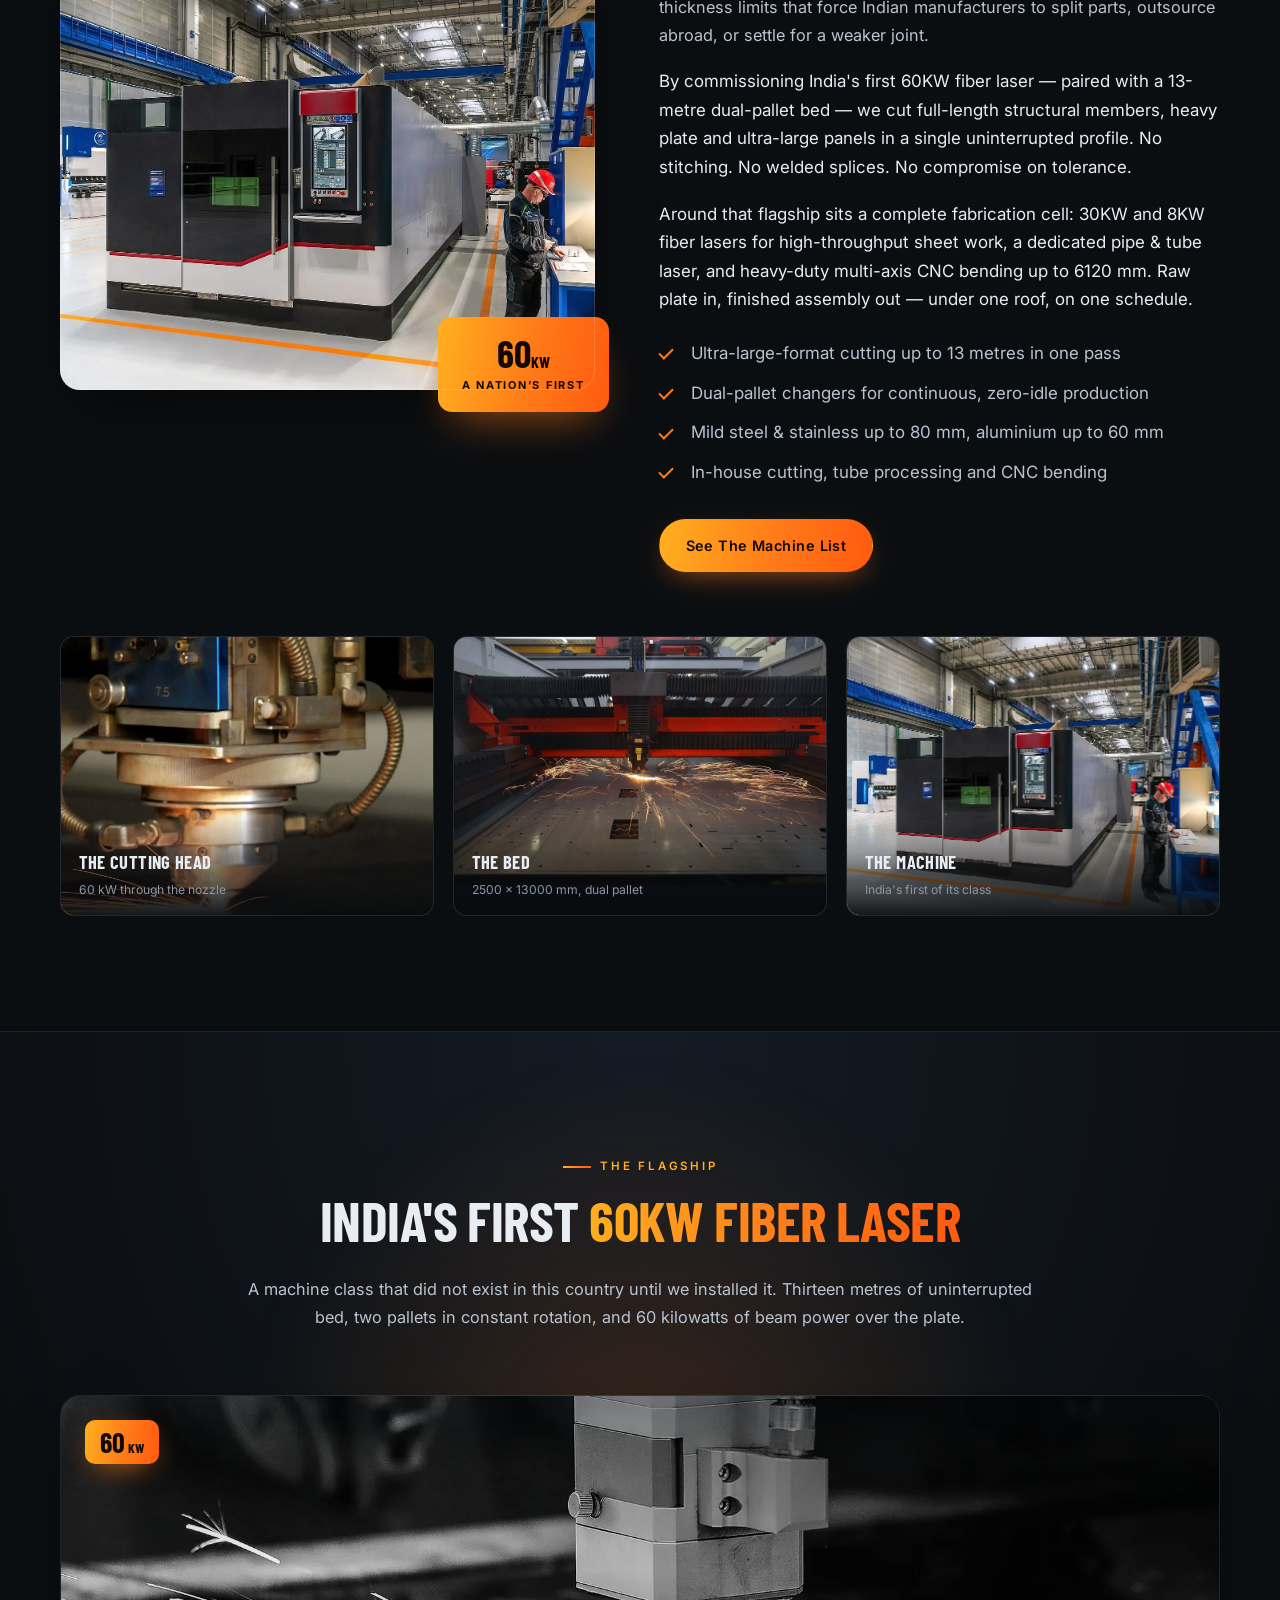
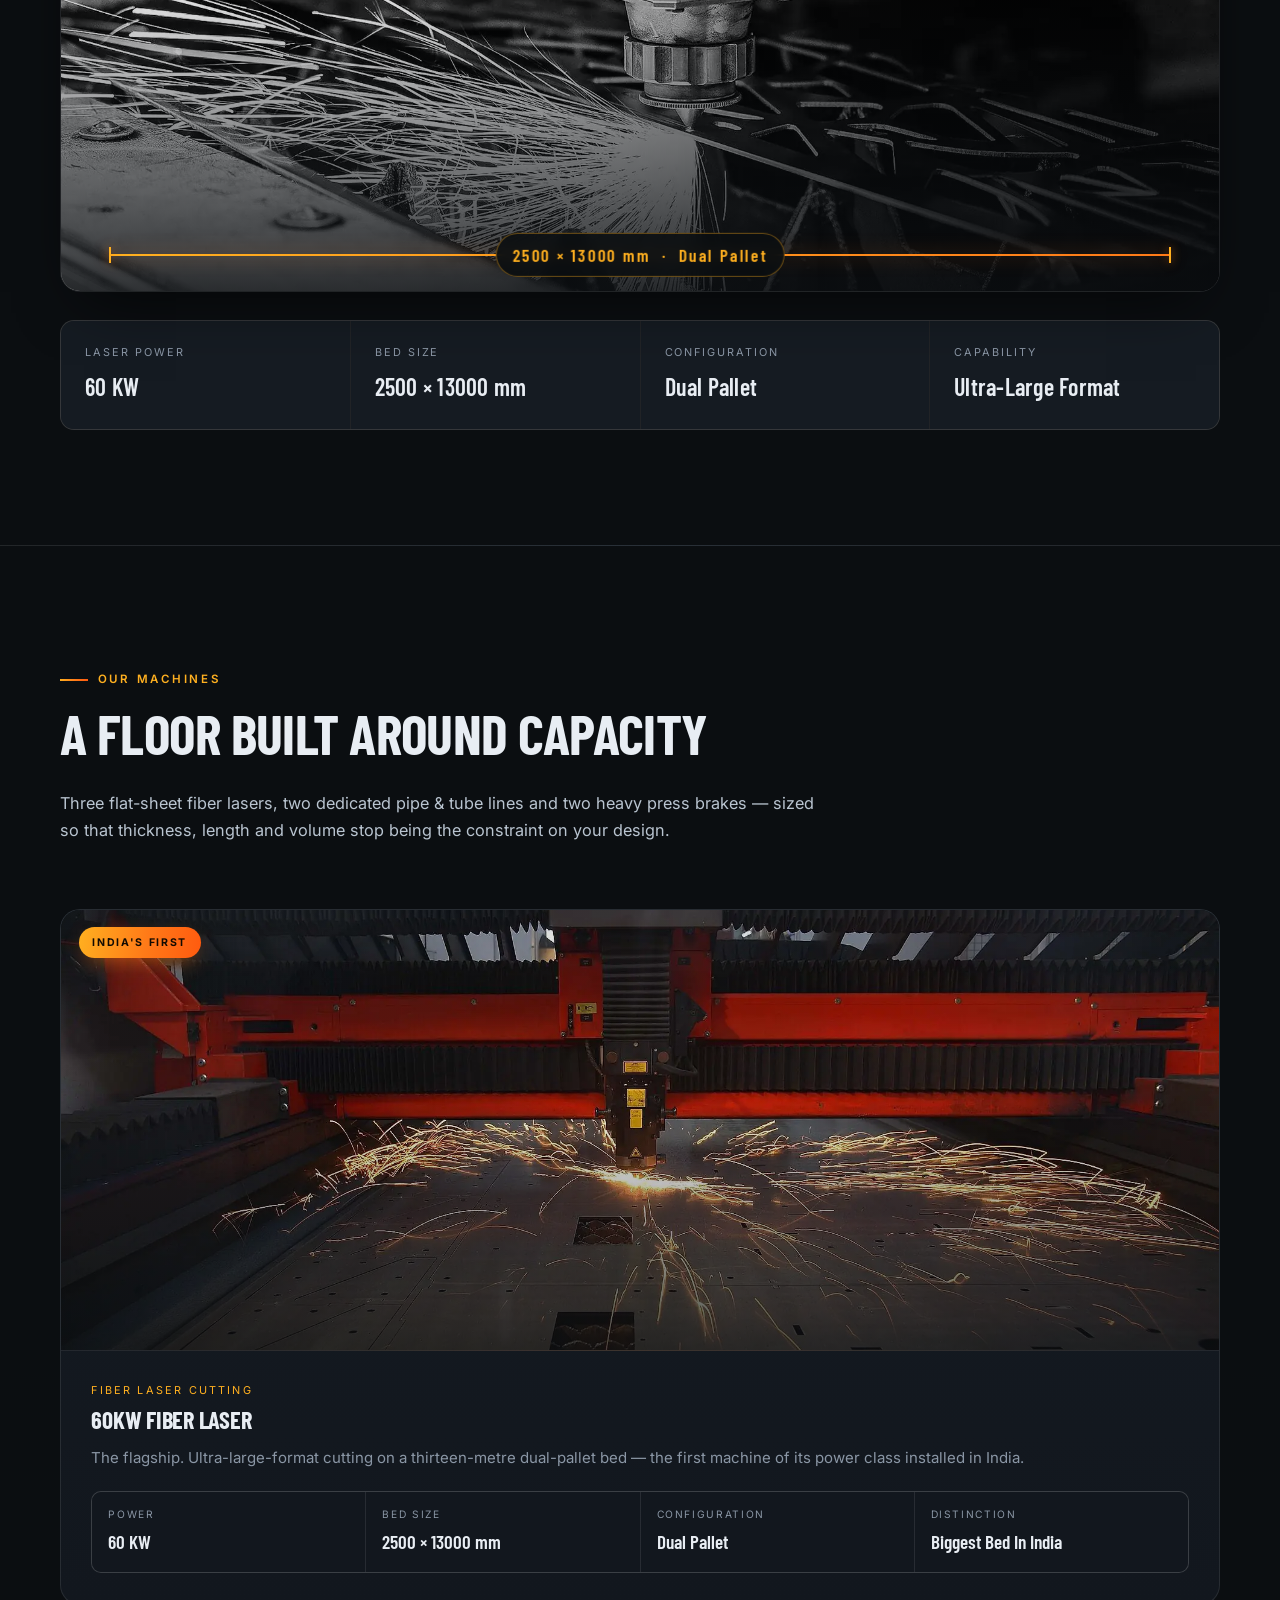
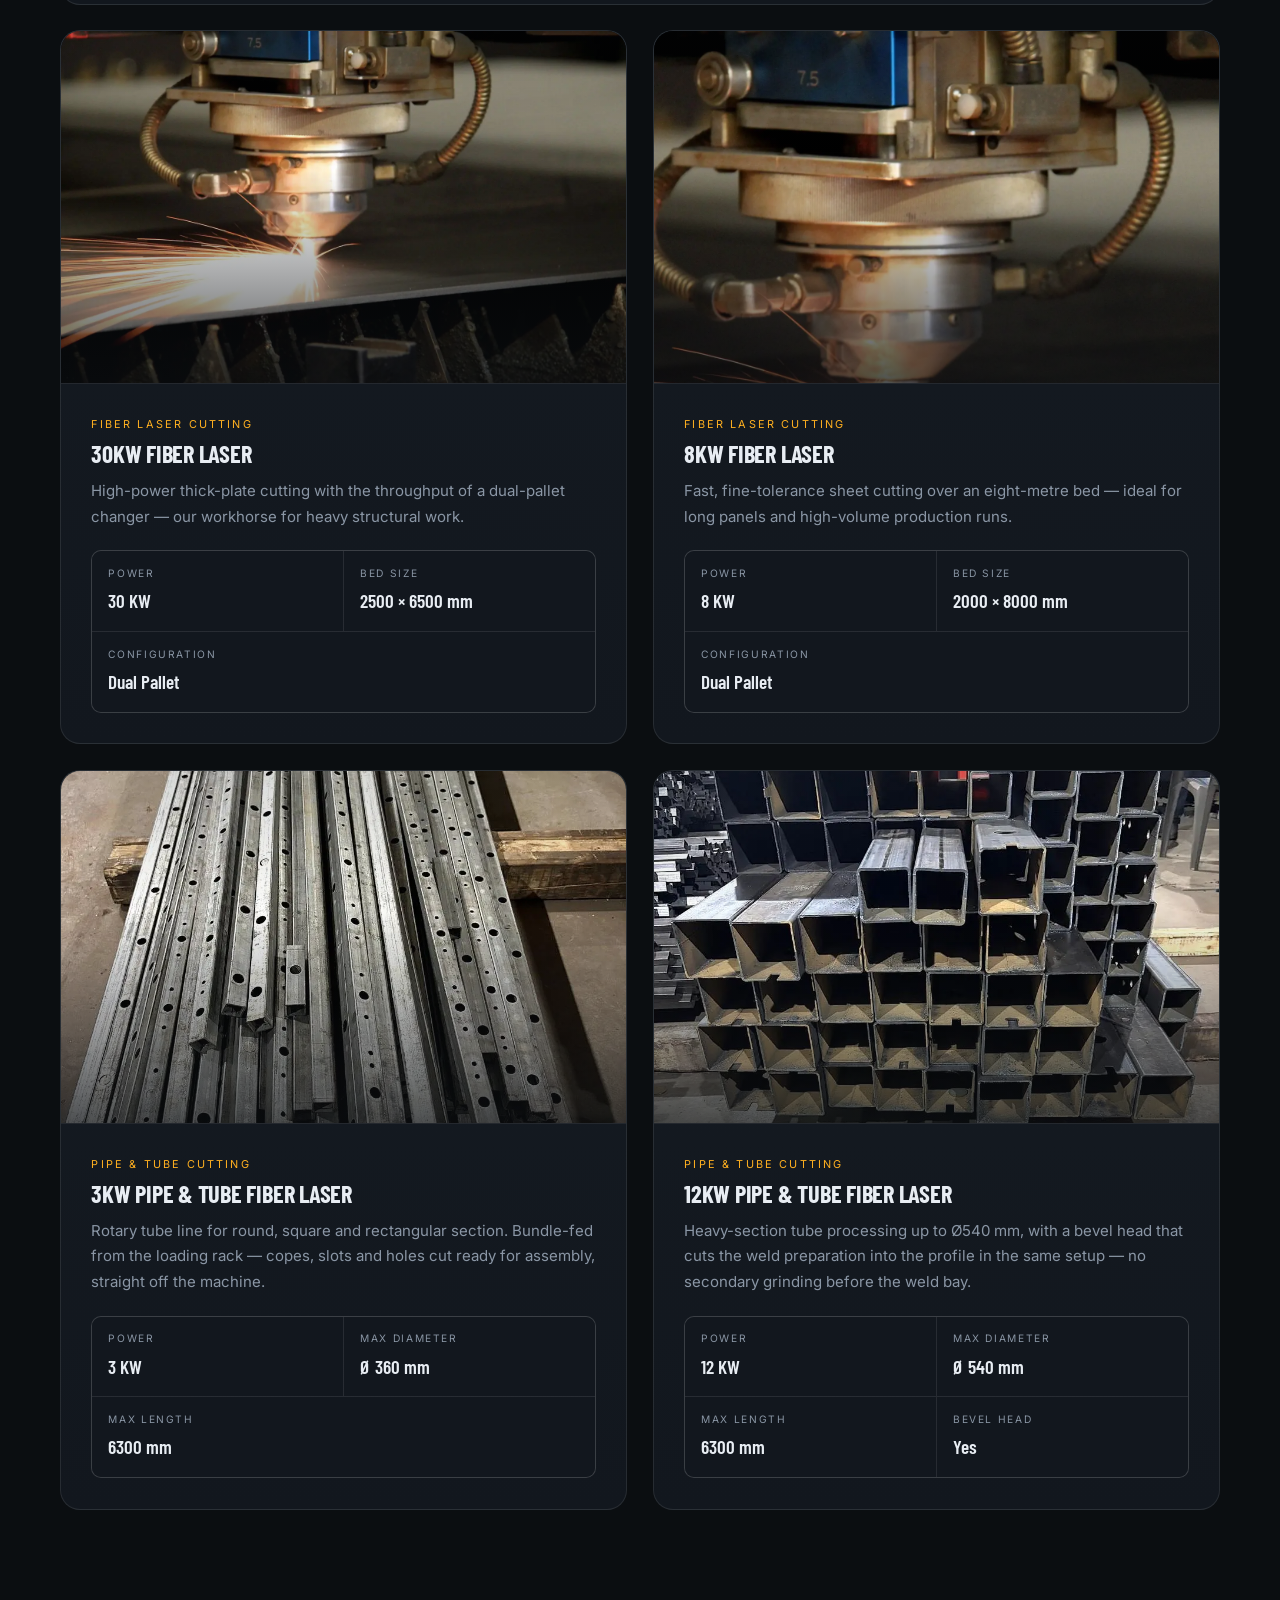
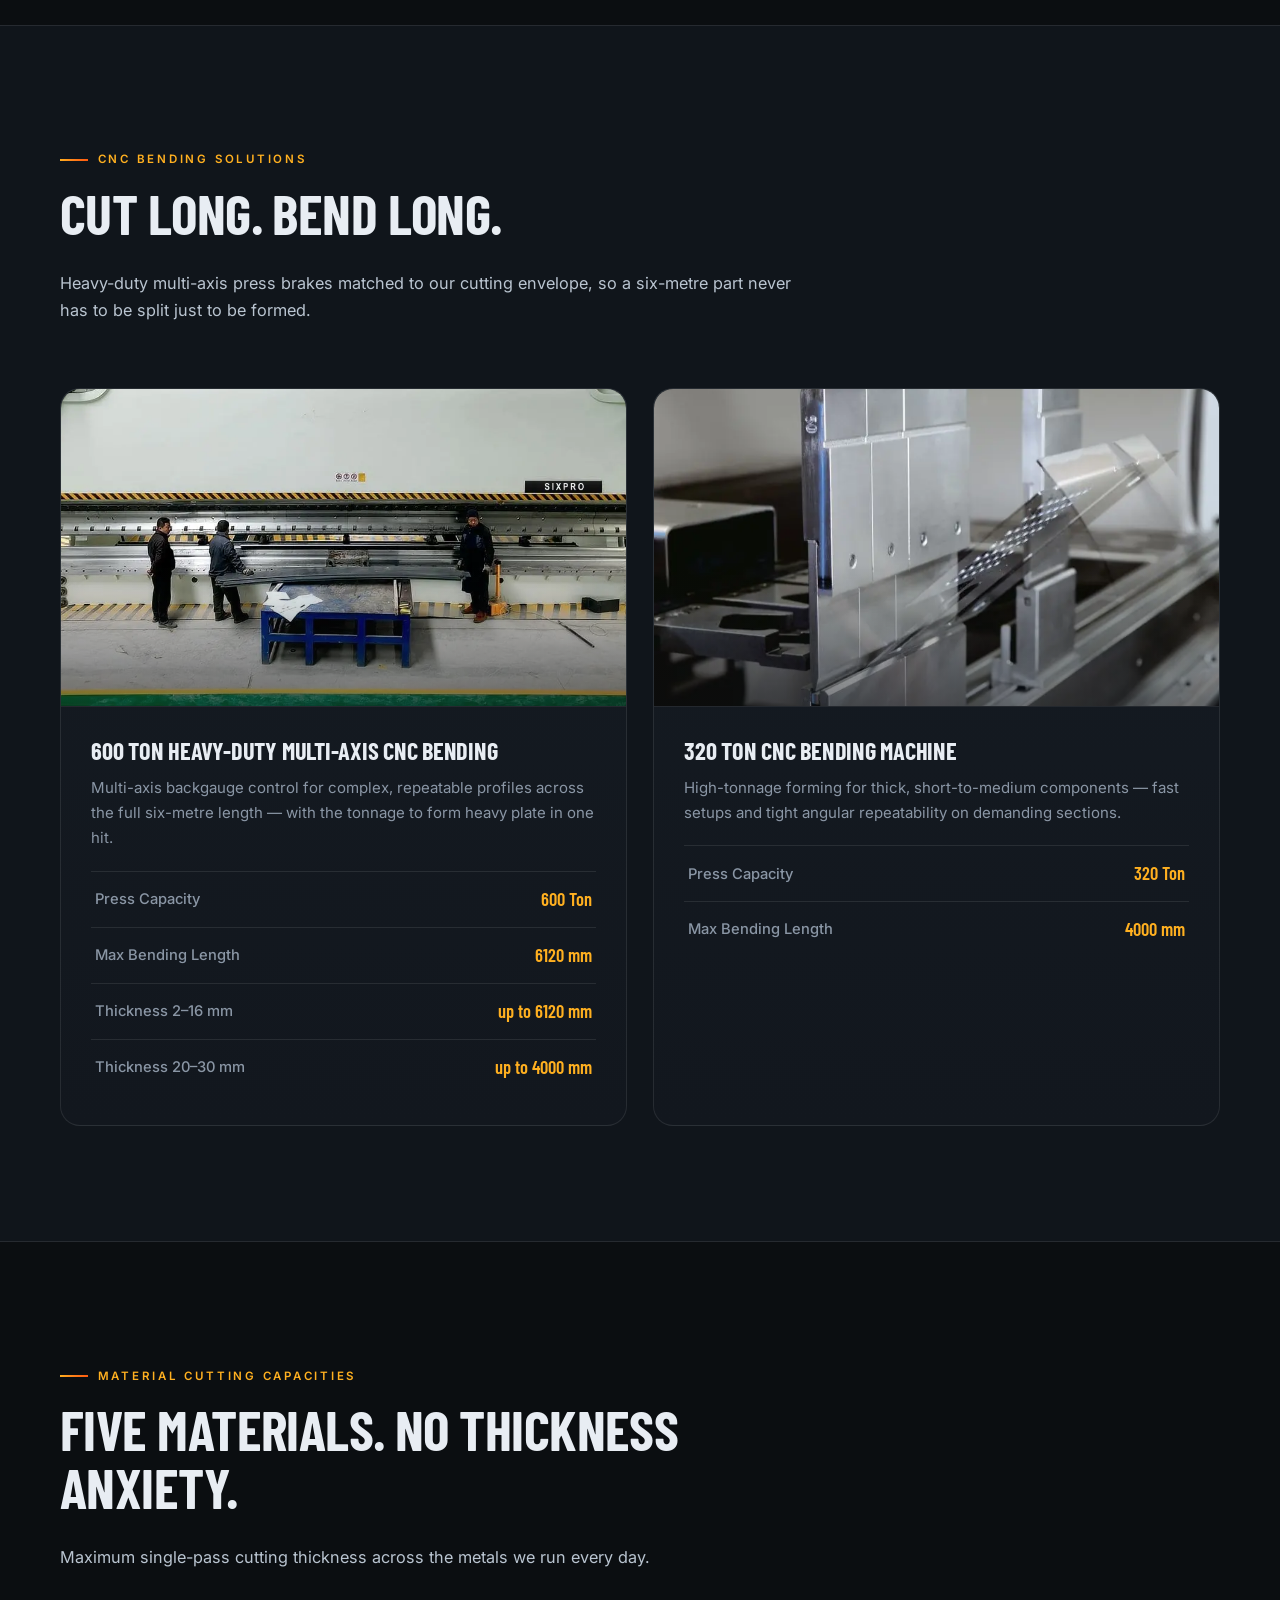
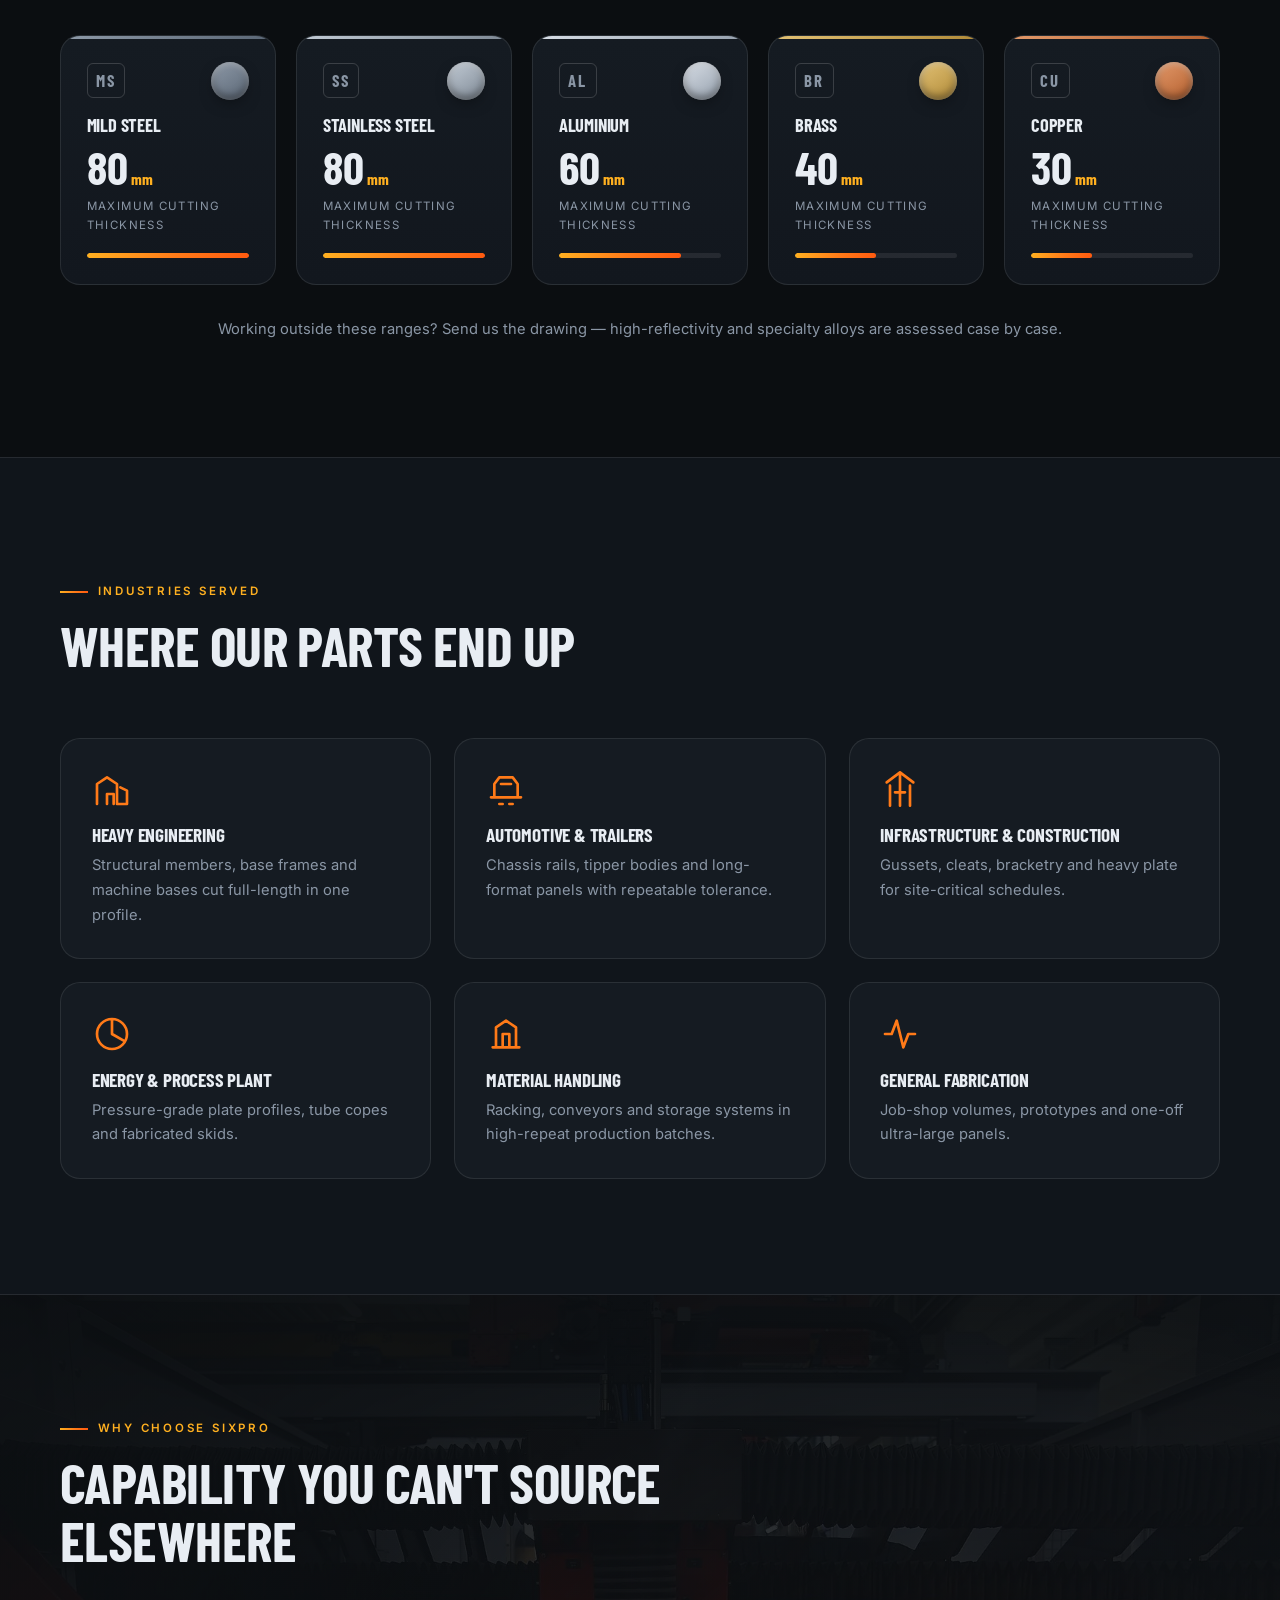
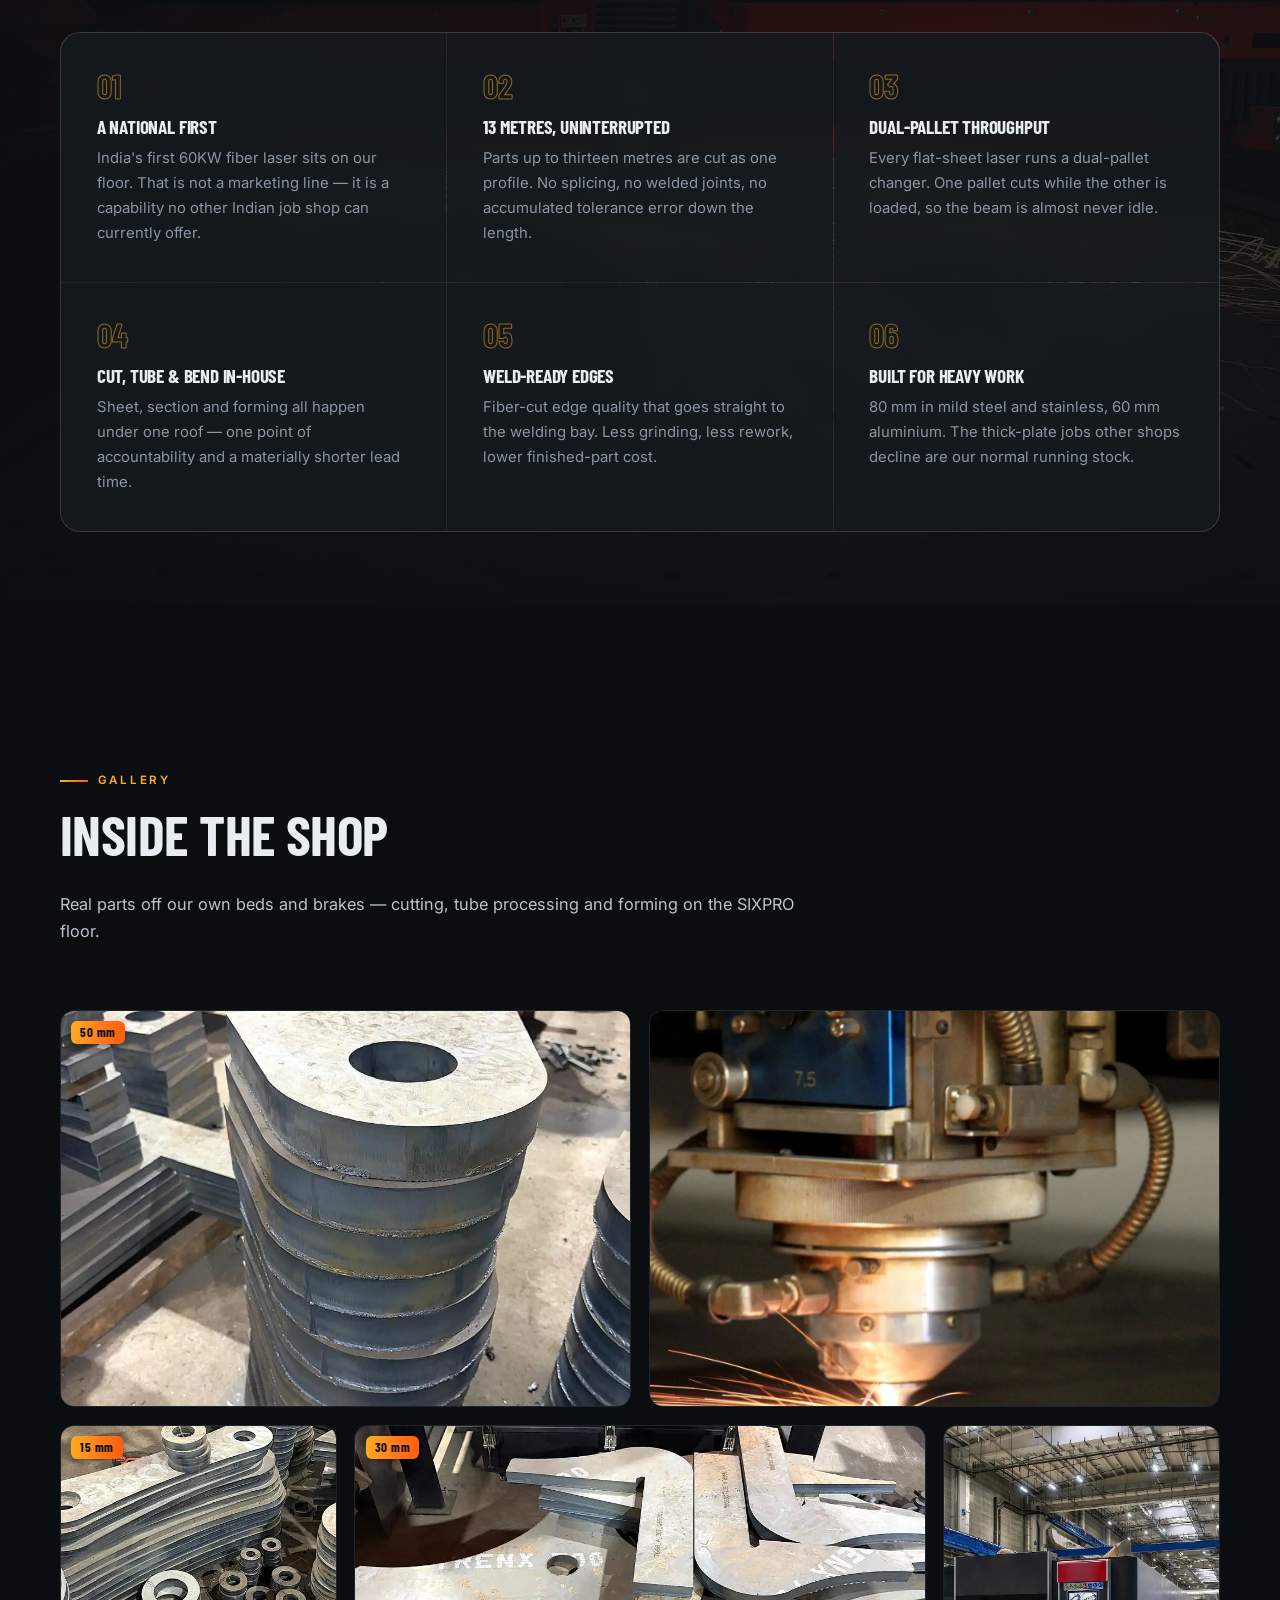
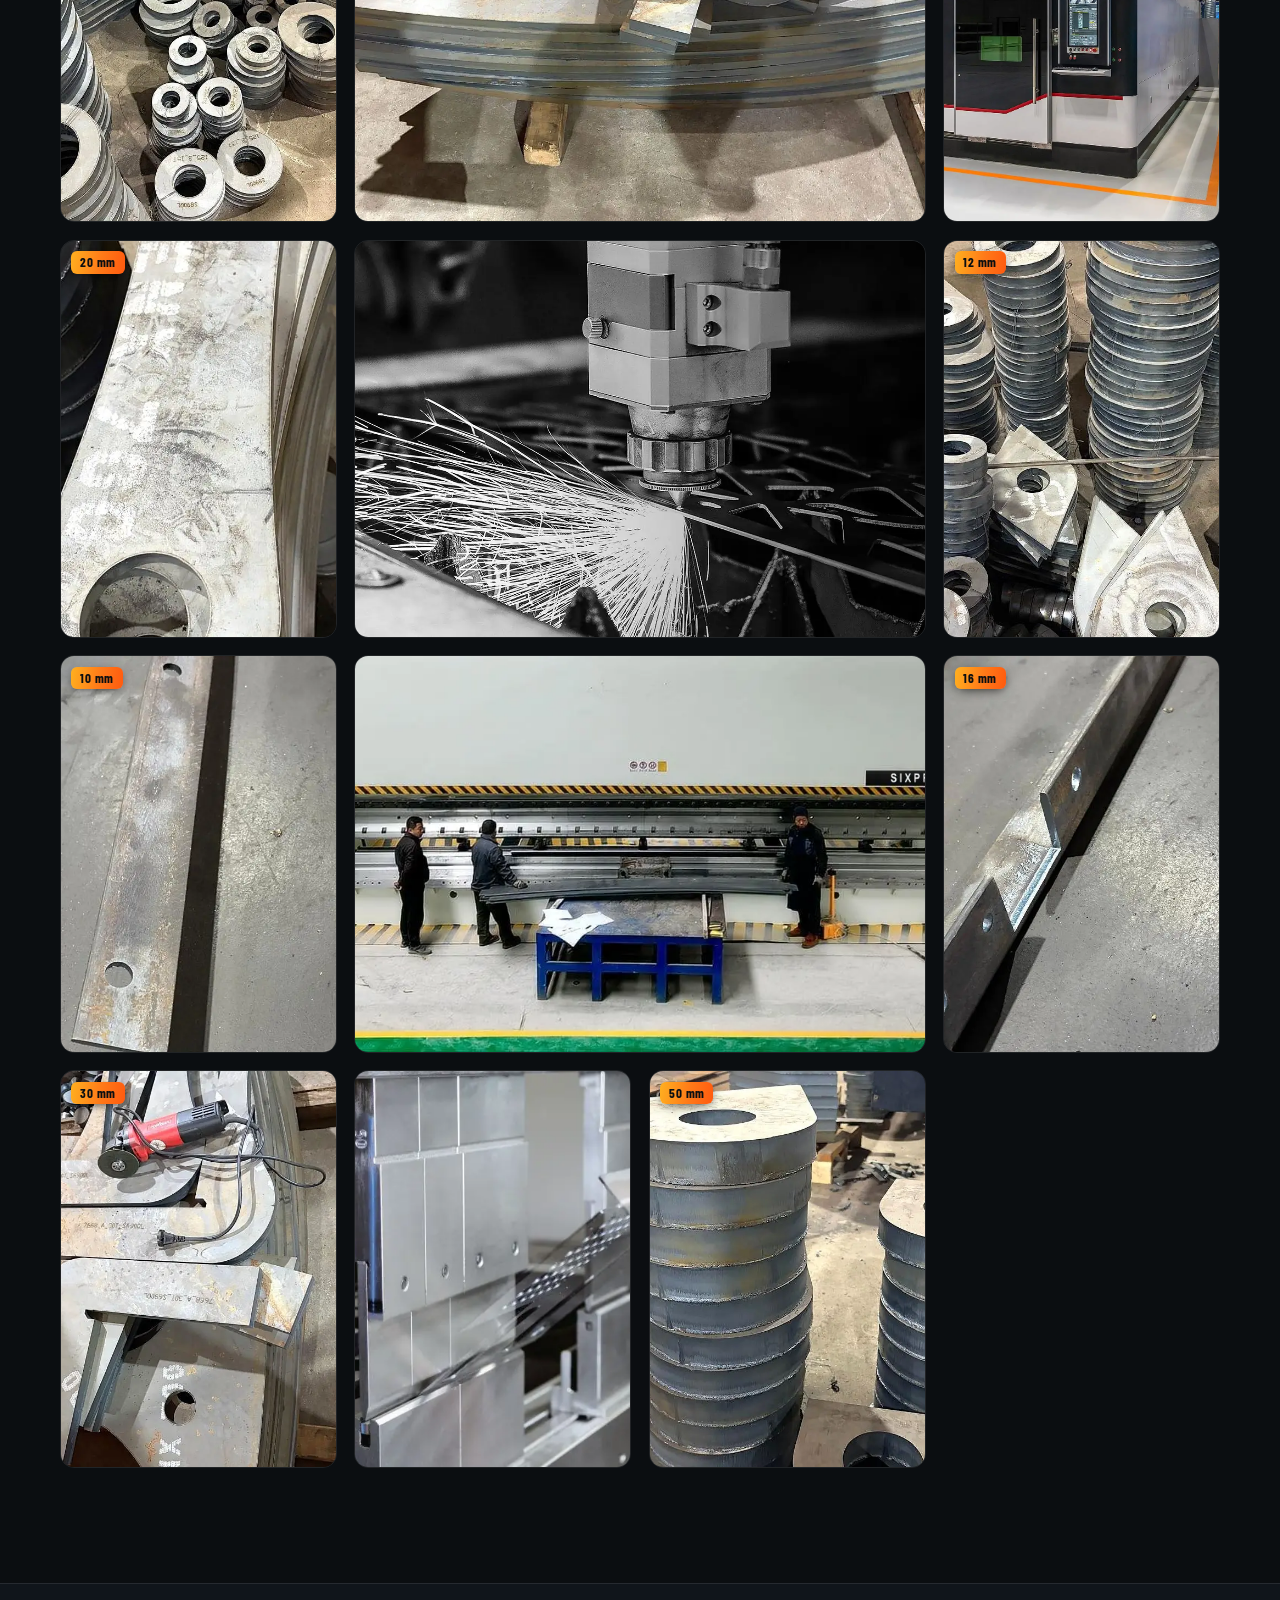
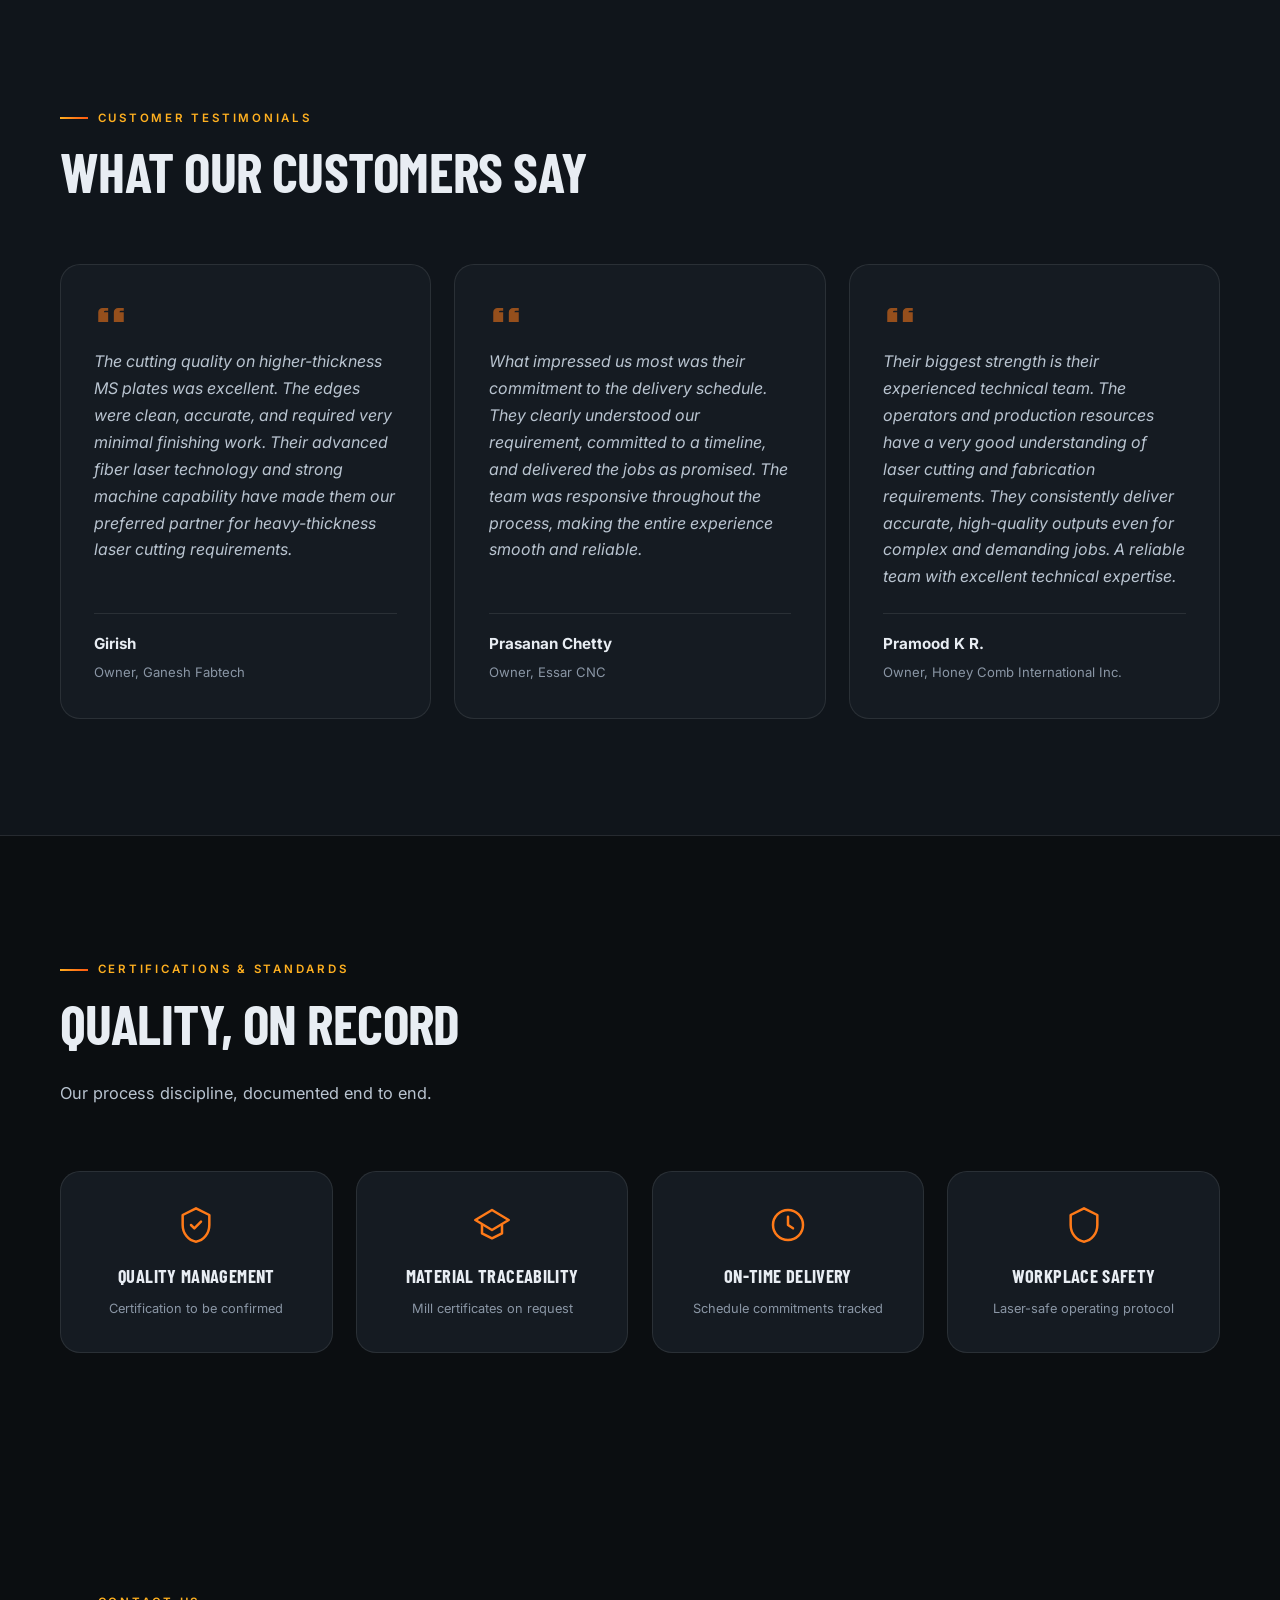
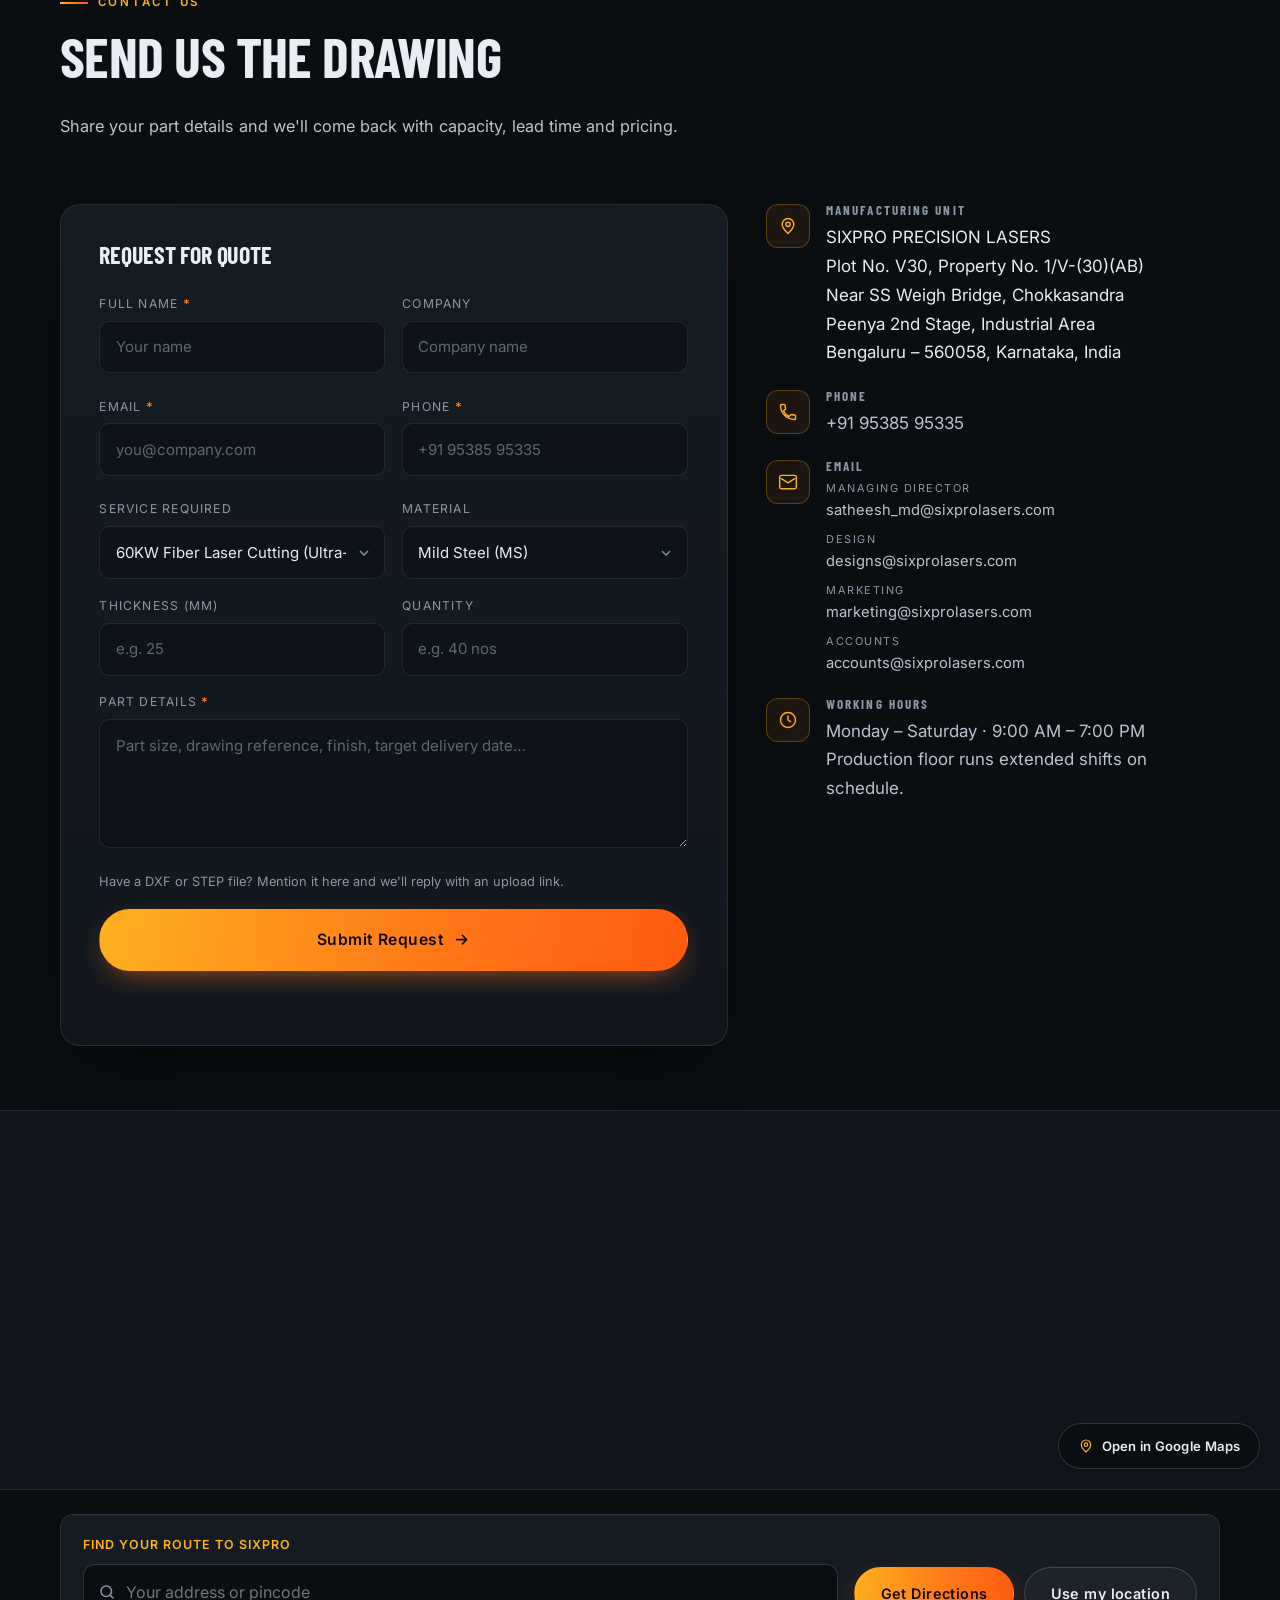
==== commit d4895079: "Copper cutting capacity: 20 mm -> 30 mm Co-Authored-By: Claude Opus 5.5 <noreply@anthropic.com>" ====
--- a/index.html
+++ b/index.html
@@ -477,15 +477,15 @@
         <div class="bar"><span class="bar__fill" style="--pct:50%"></span></div>
       </article>
 
-      <article class="matcard reveal" data-delay="4" style="--m1:#E39A6B;--m2:#B45F2E" data-max="20">
+      <article class="matcard reveal" data-delay="4" style="--m1:#E39A6B;--m2:#B45F2E" data-max="30">
         <div class="matcard__top">
           <span class="matcard__sym">CU</span>
           <span class="matcard__swatch" aria-hidden="true"></span>
         </div>
         <h3>Copper</h3>
-        <p class="matcard__thick"><span class="matcard__n" data-count="20">0</span><i>mm</i></p>
+        <p class="matcard__thick"><span class="matcard__n" data-count="30">0</span><i>mm</i></p>
         <p class="matcard__cap">Maximum cutting thickness</p>
-        <div class="bar"><span class="bar__fill" style="--pct:25%"></span></div>
+        <div class="bar"><span class="bar__fill" style="--pct:37.5%"></span></div>
       </article>
     </div>
 
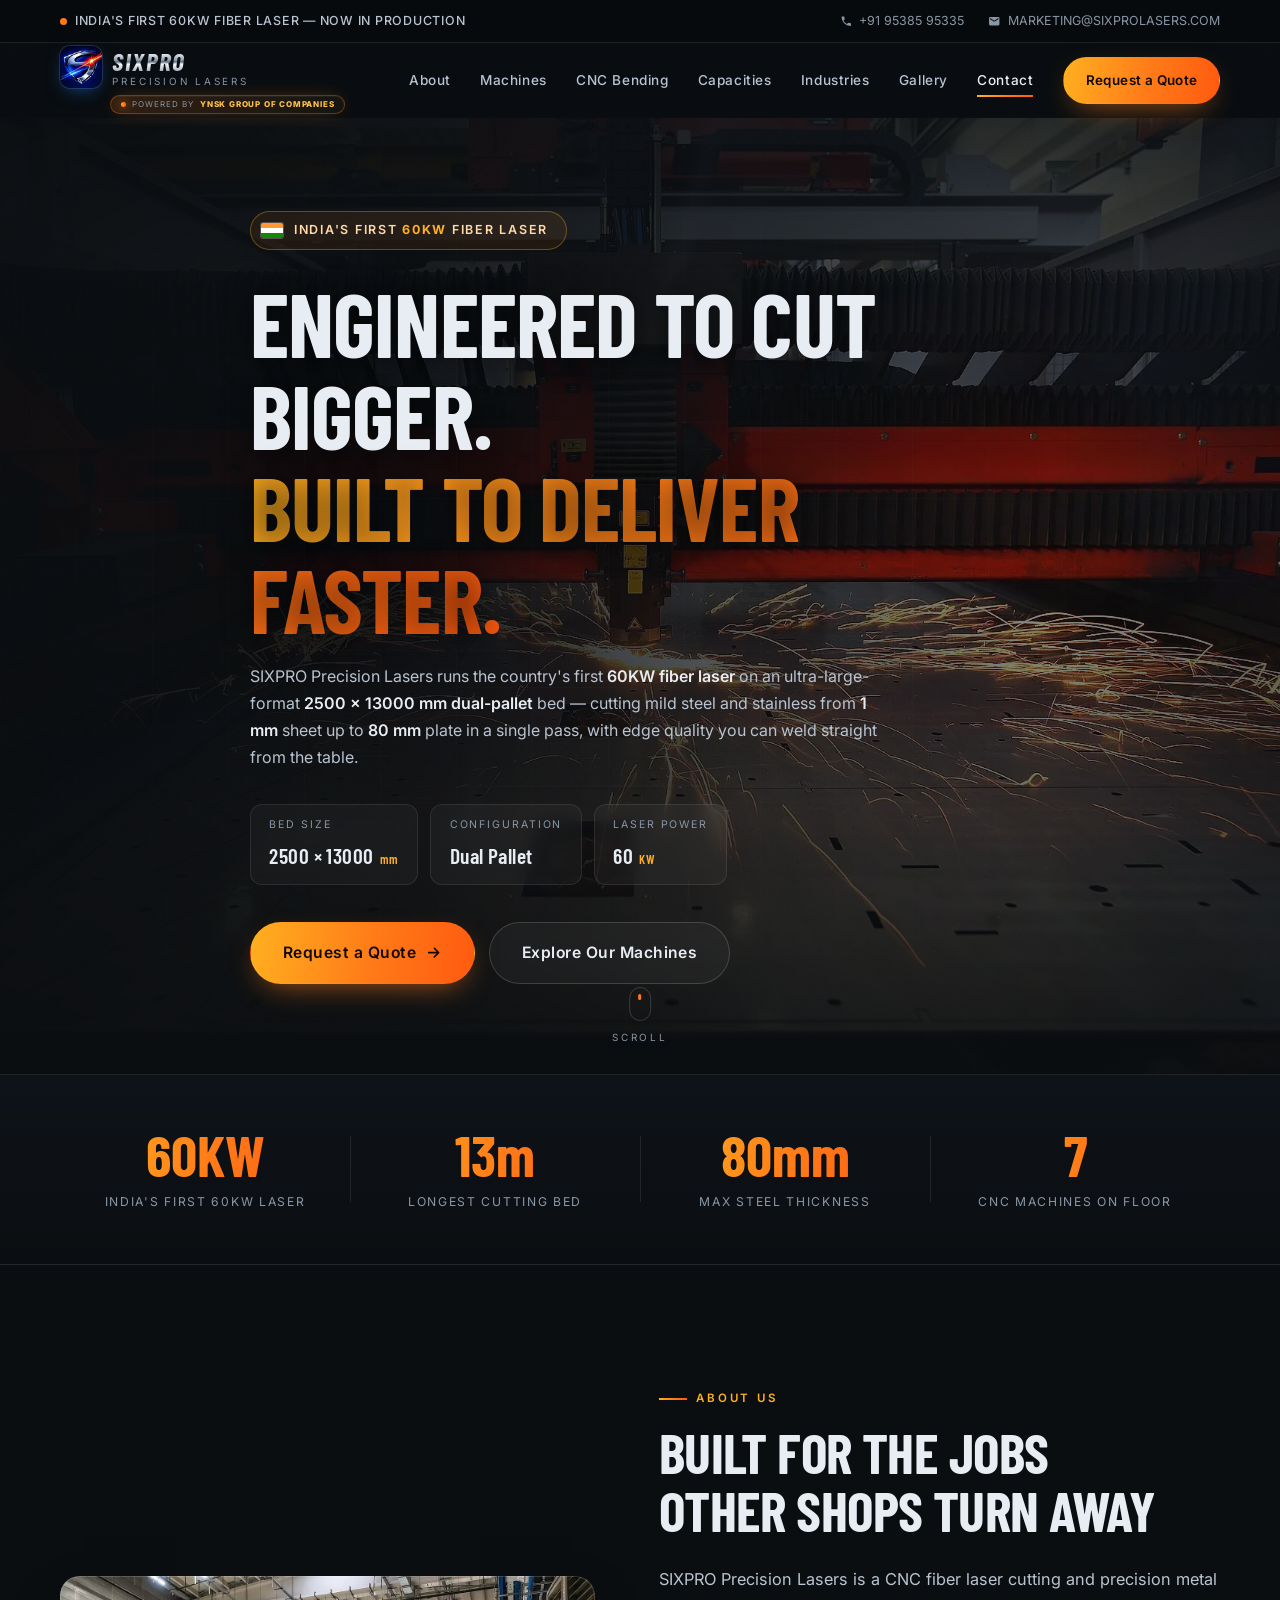
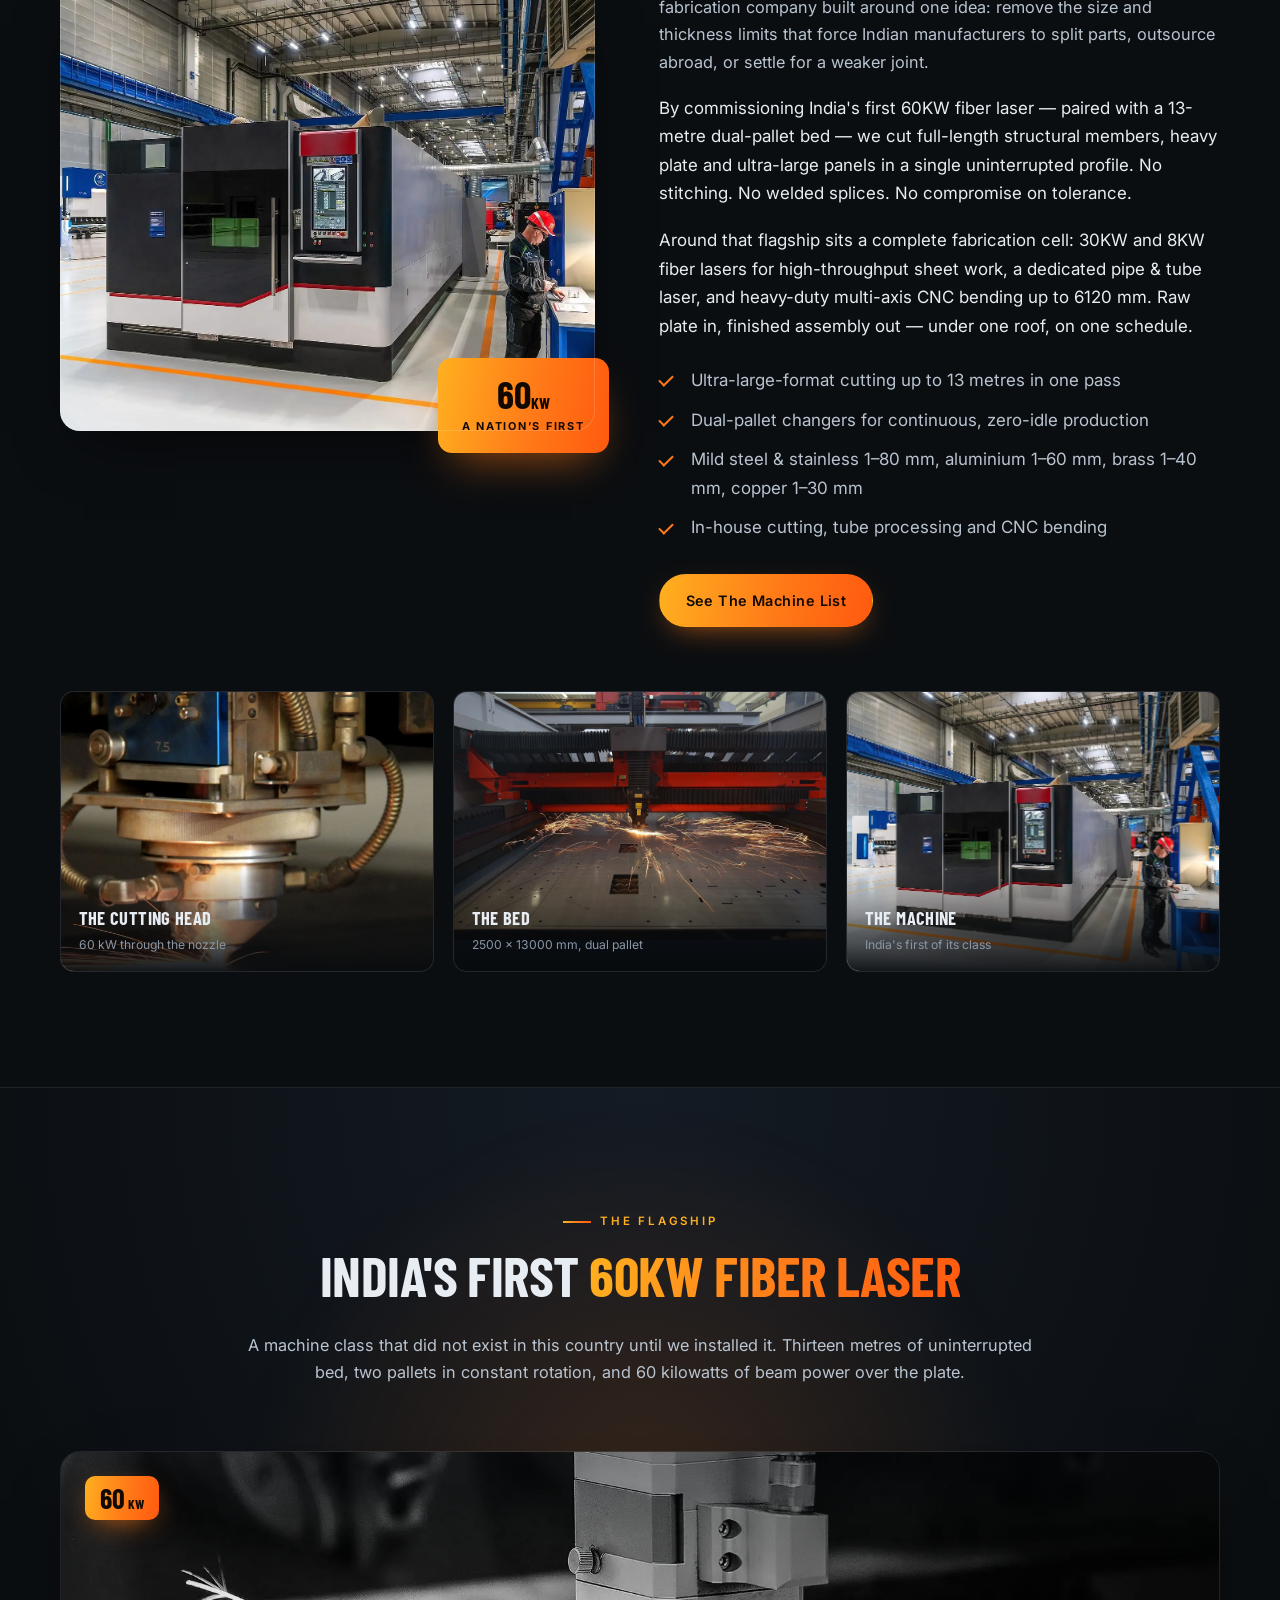
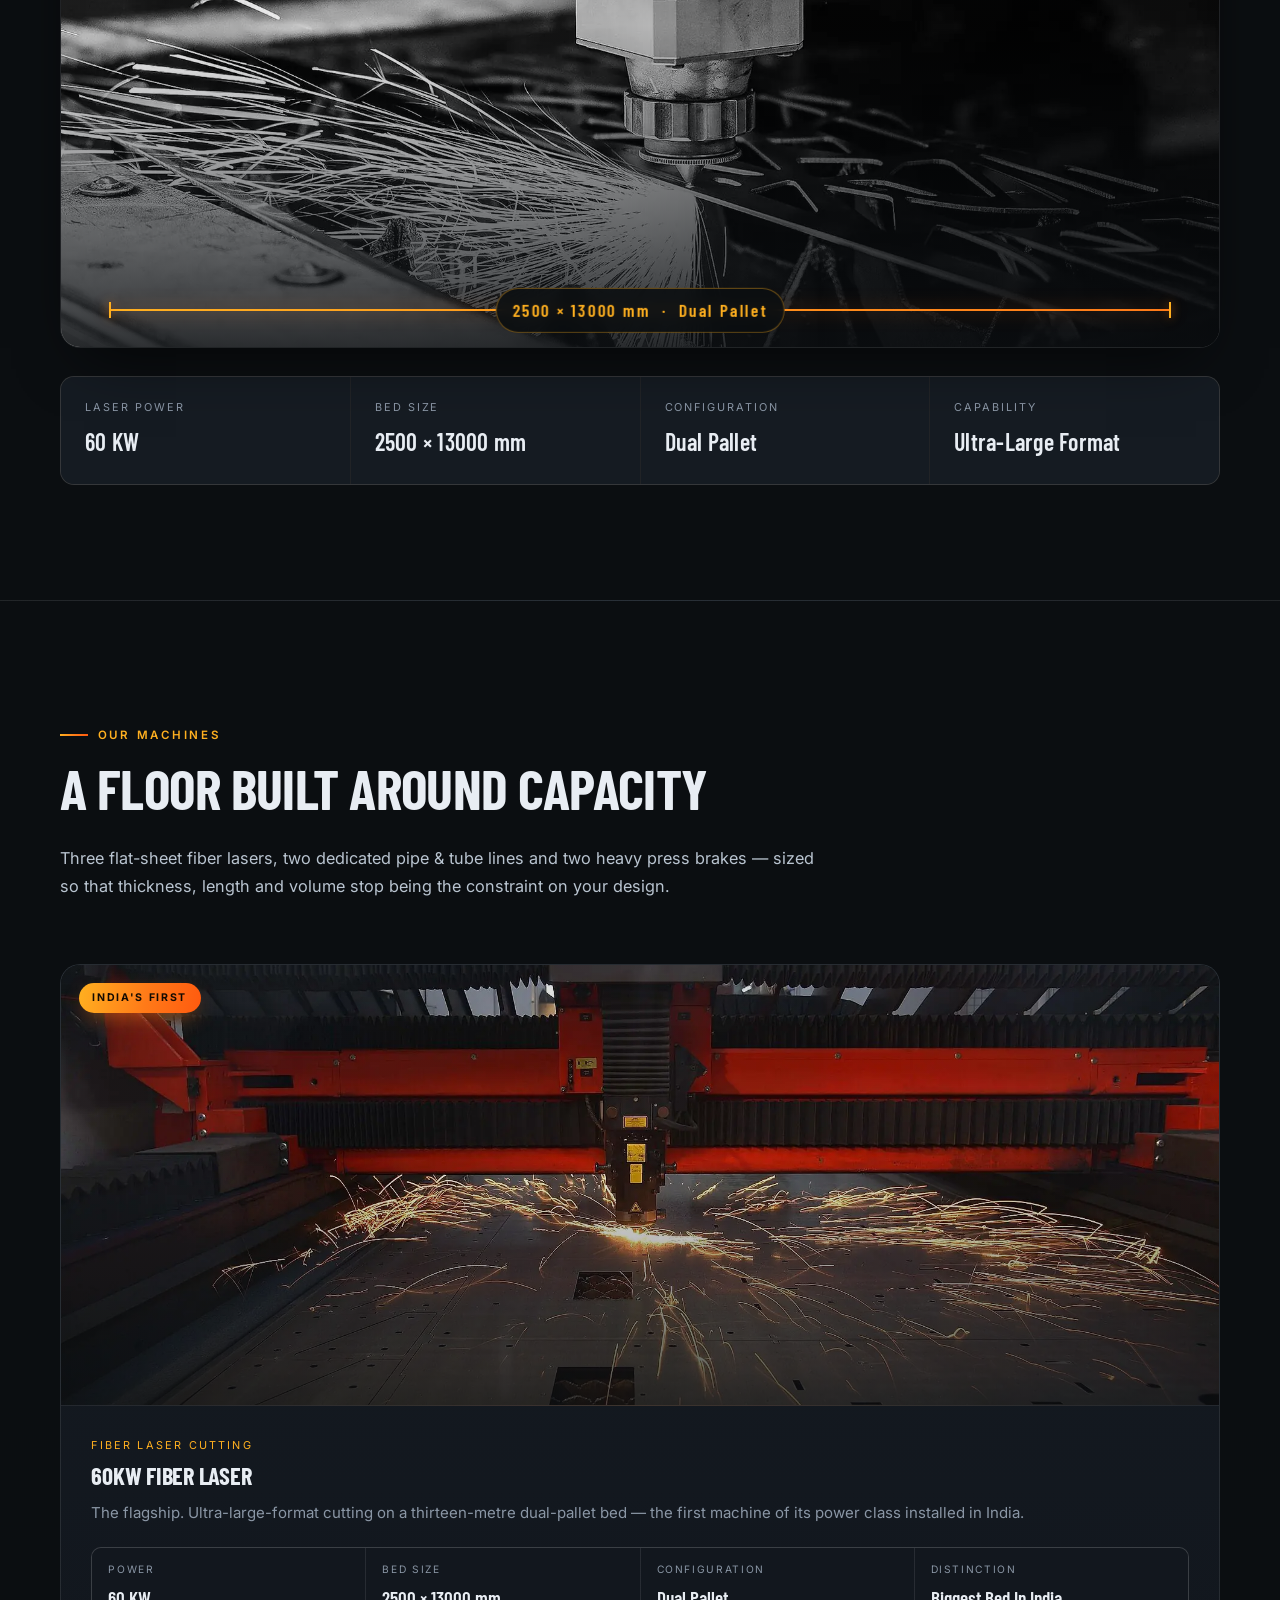
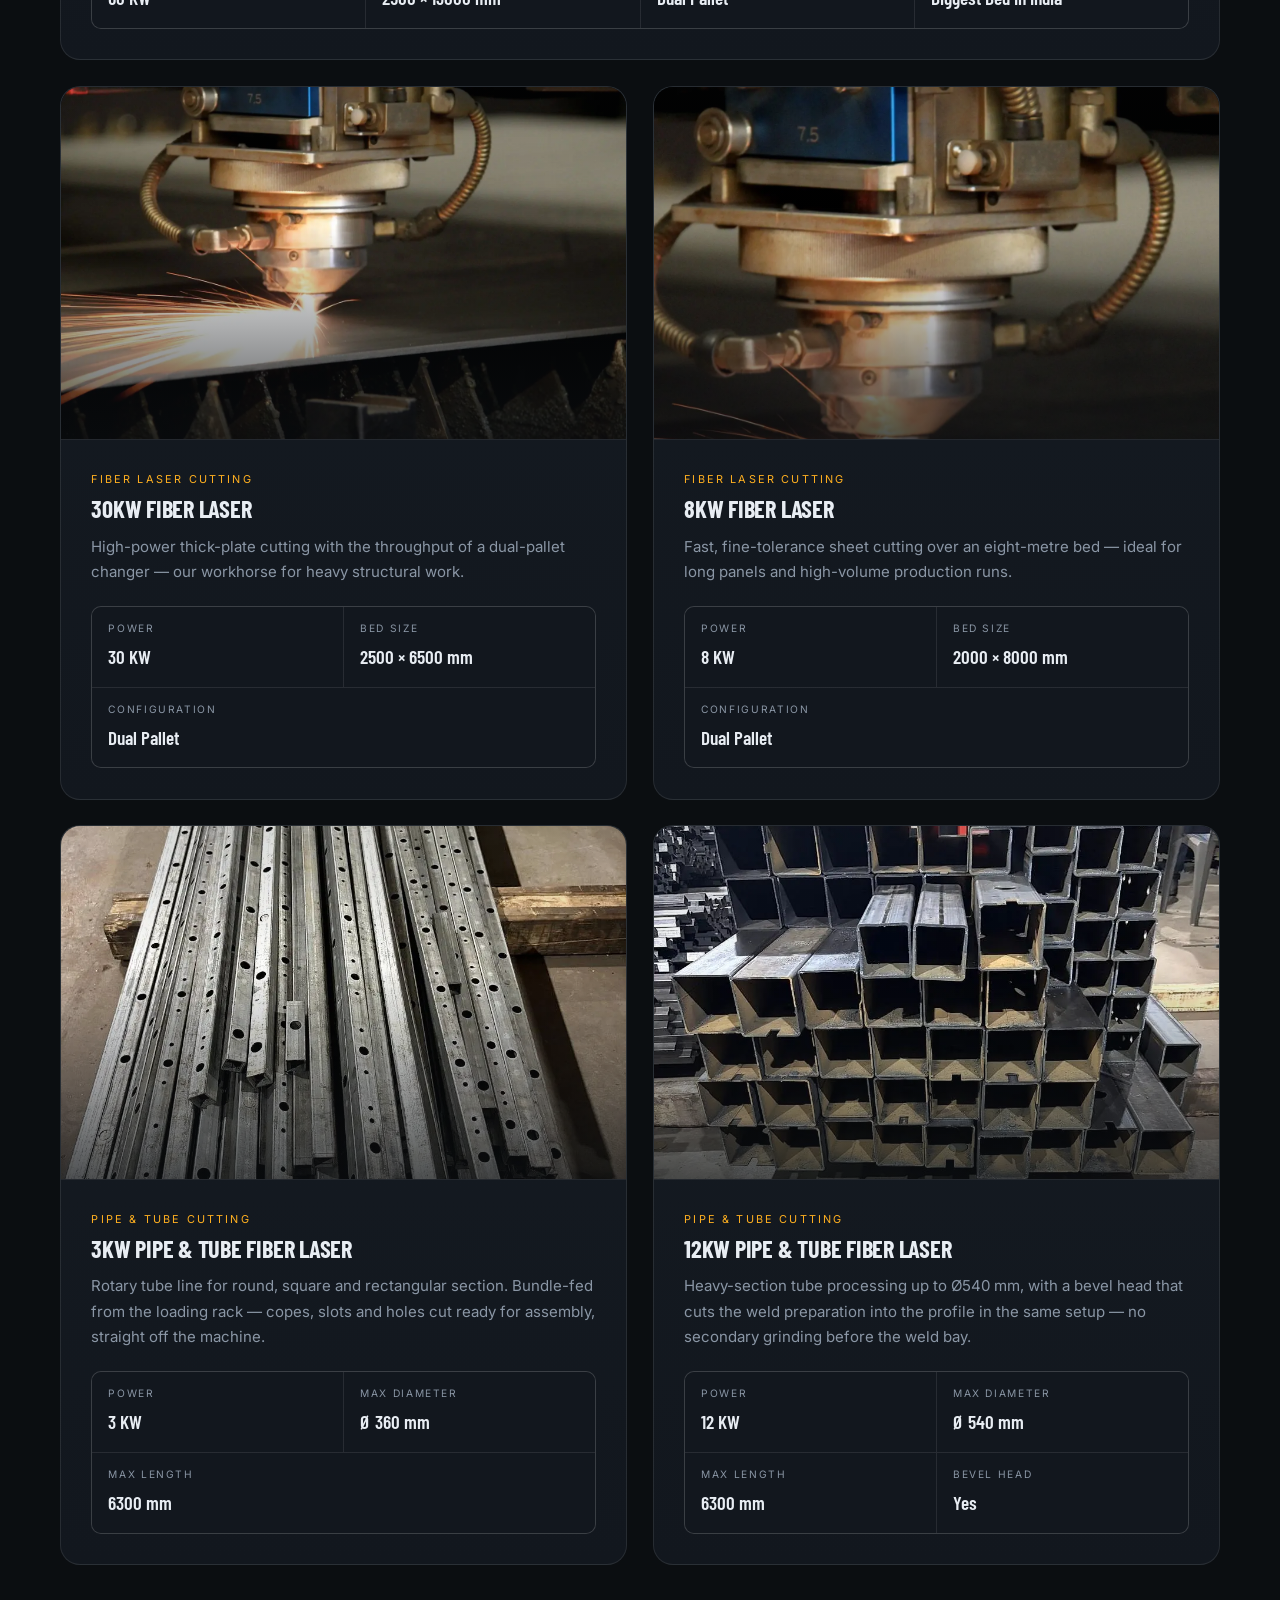
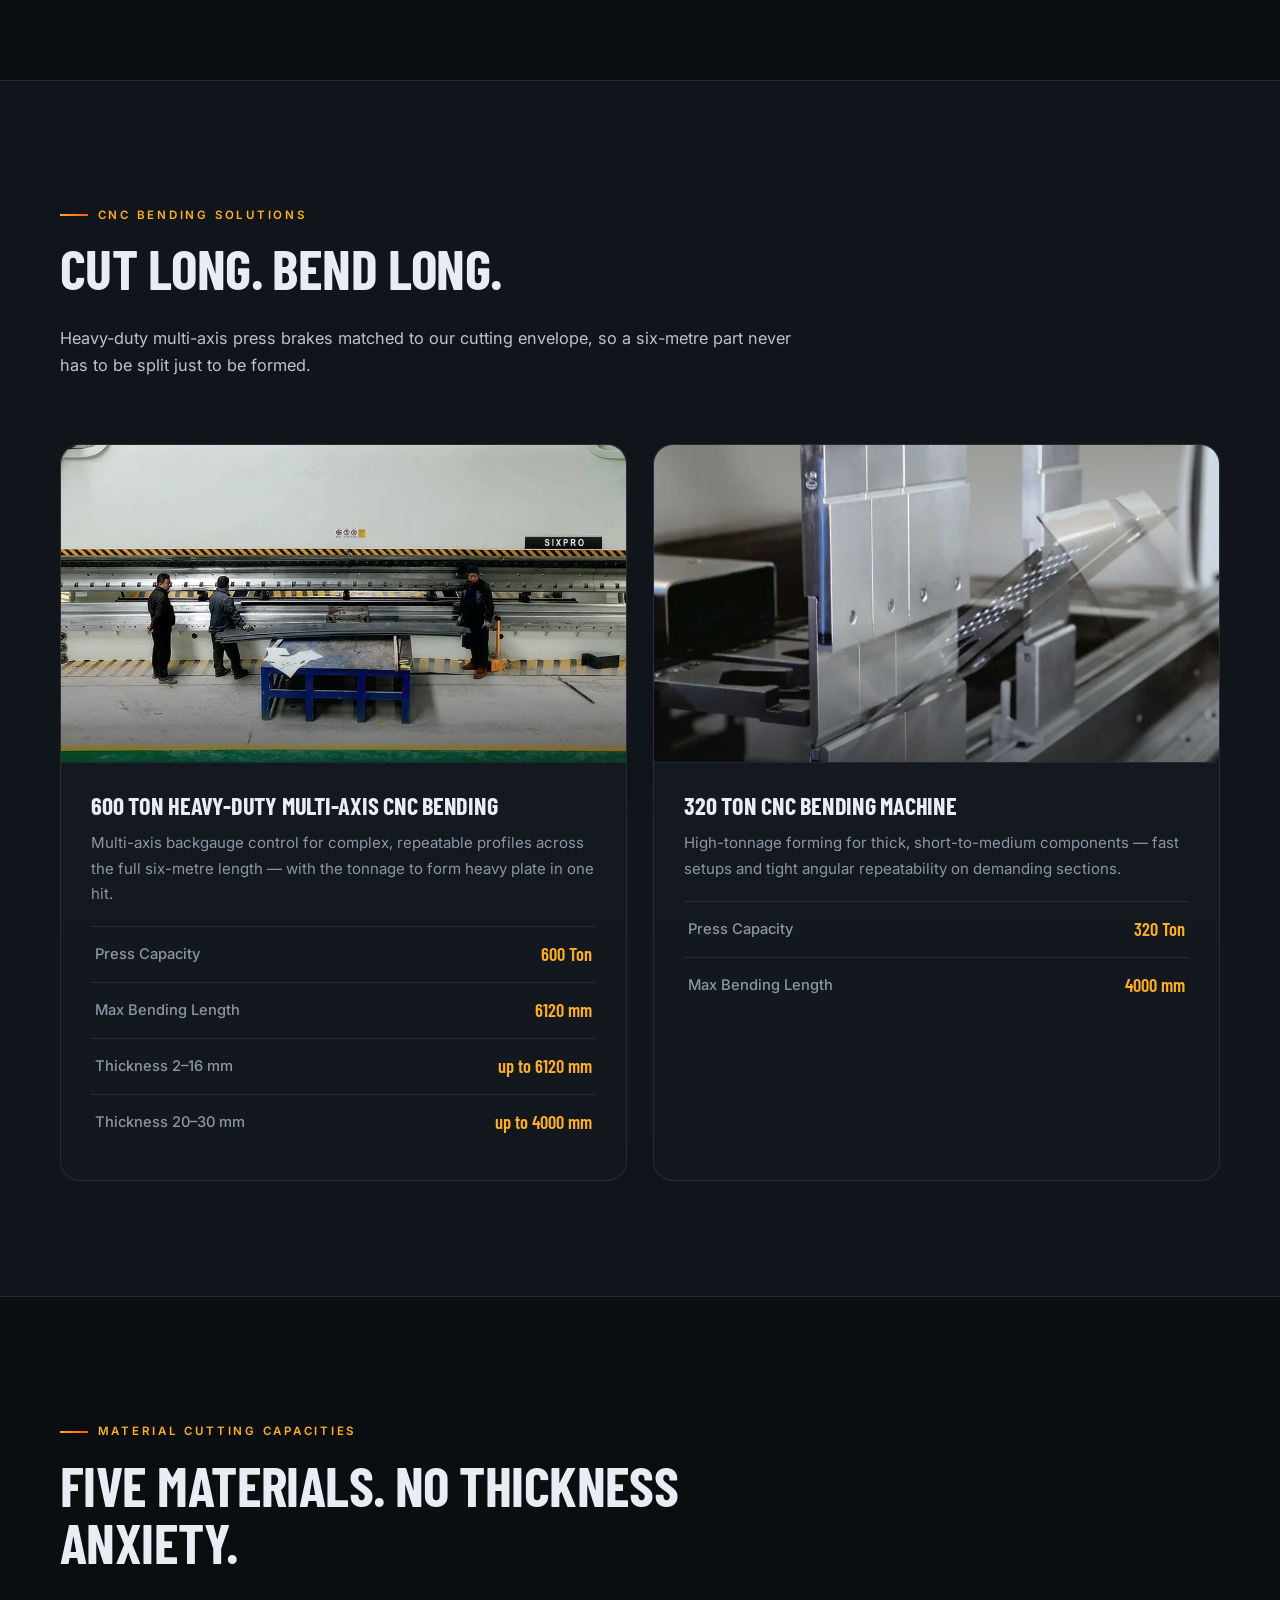
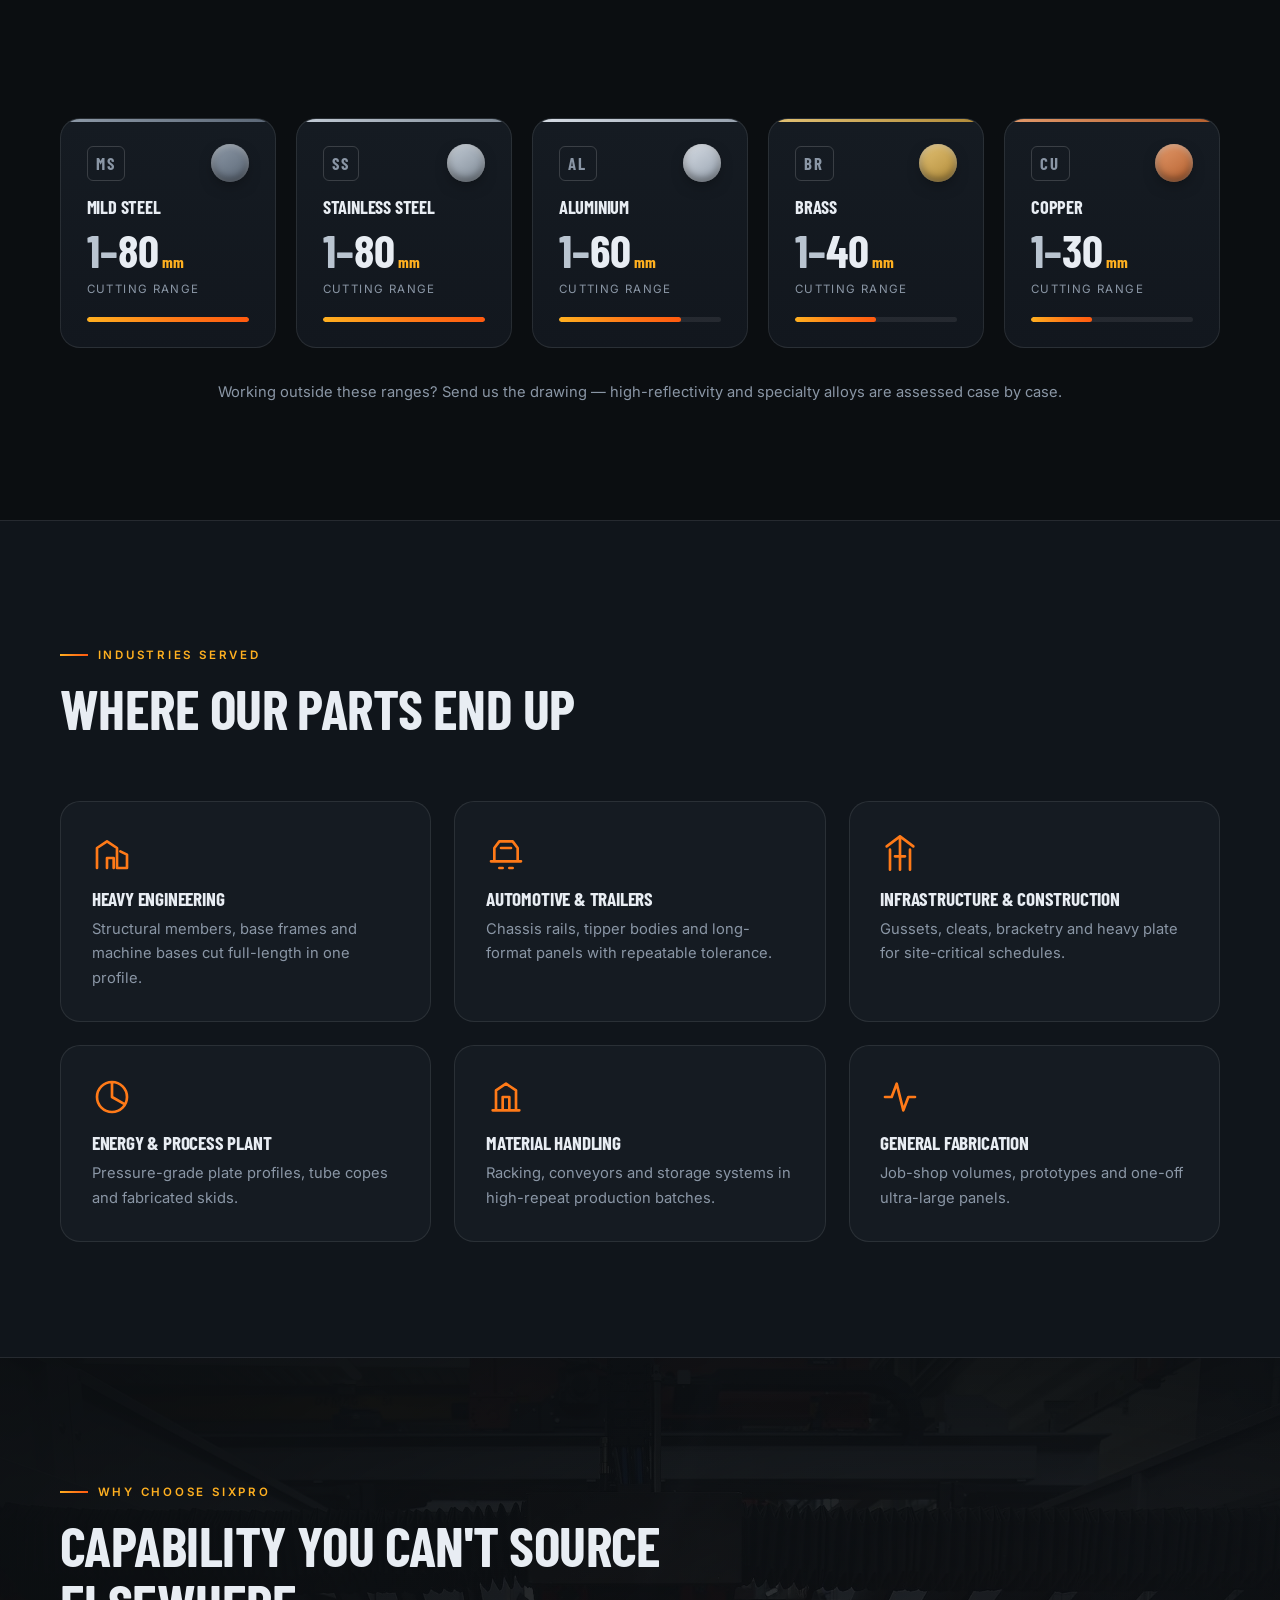
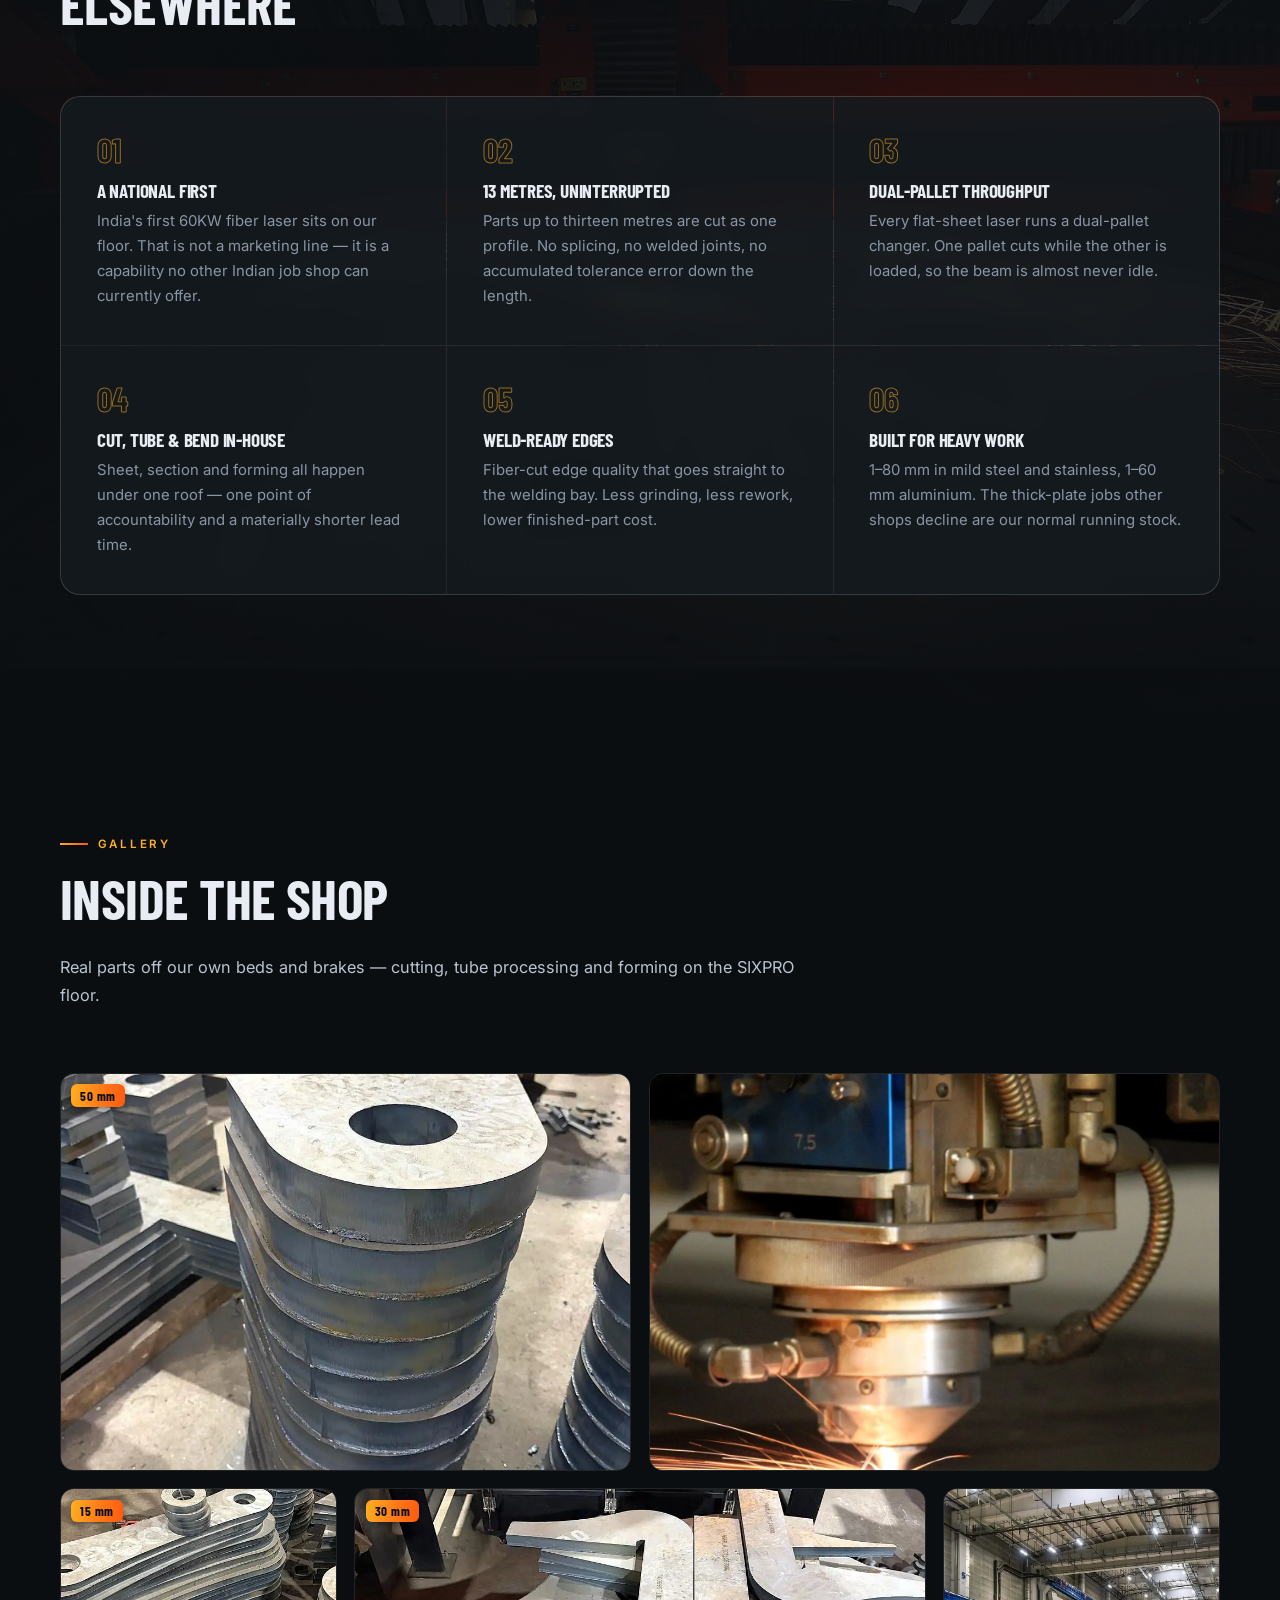
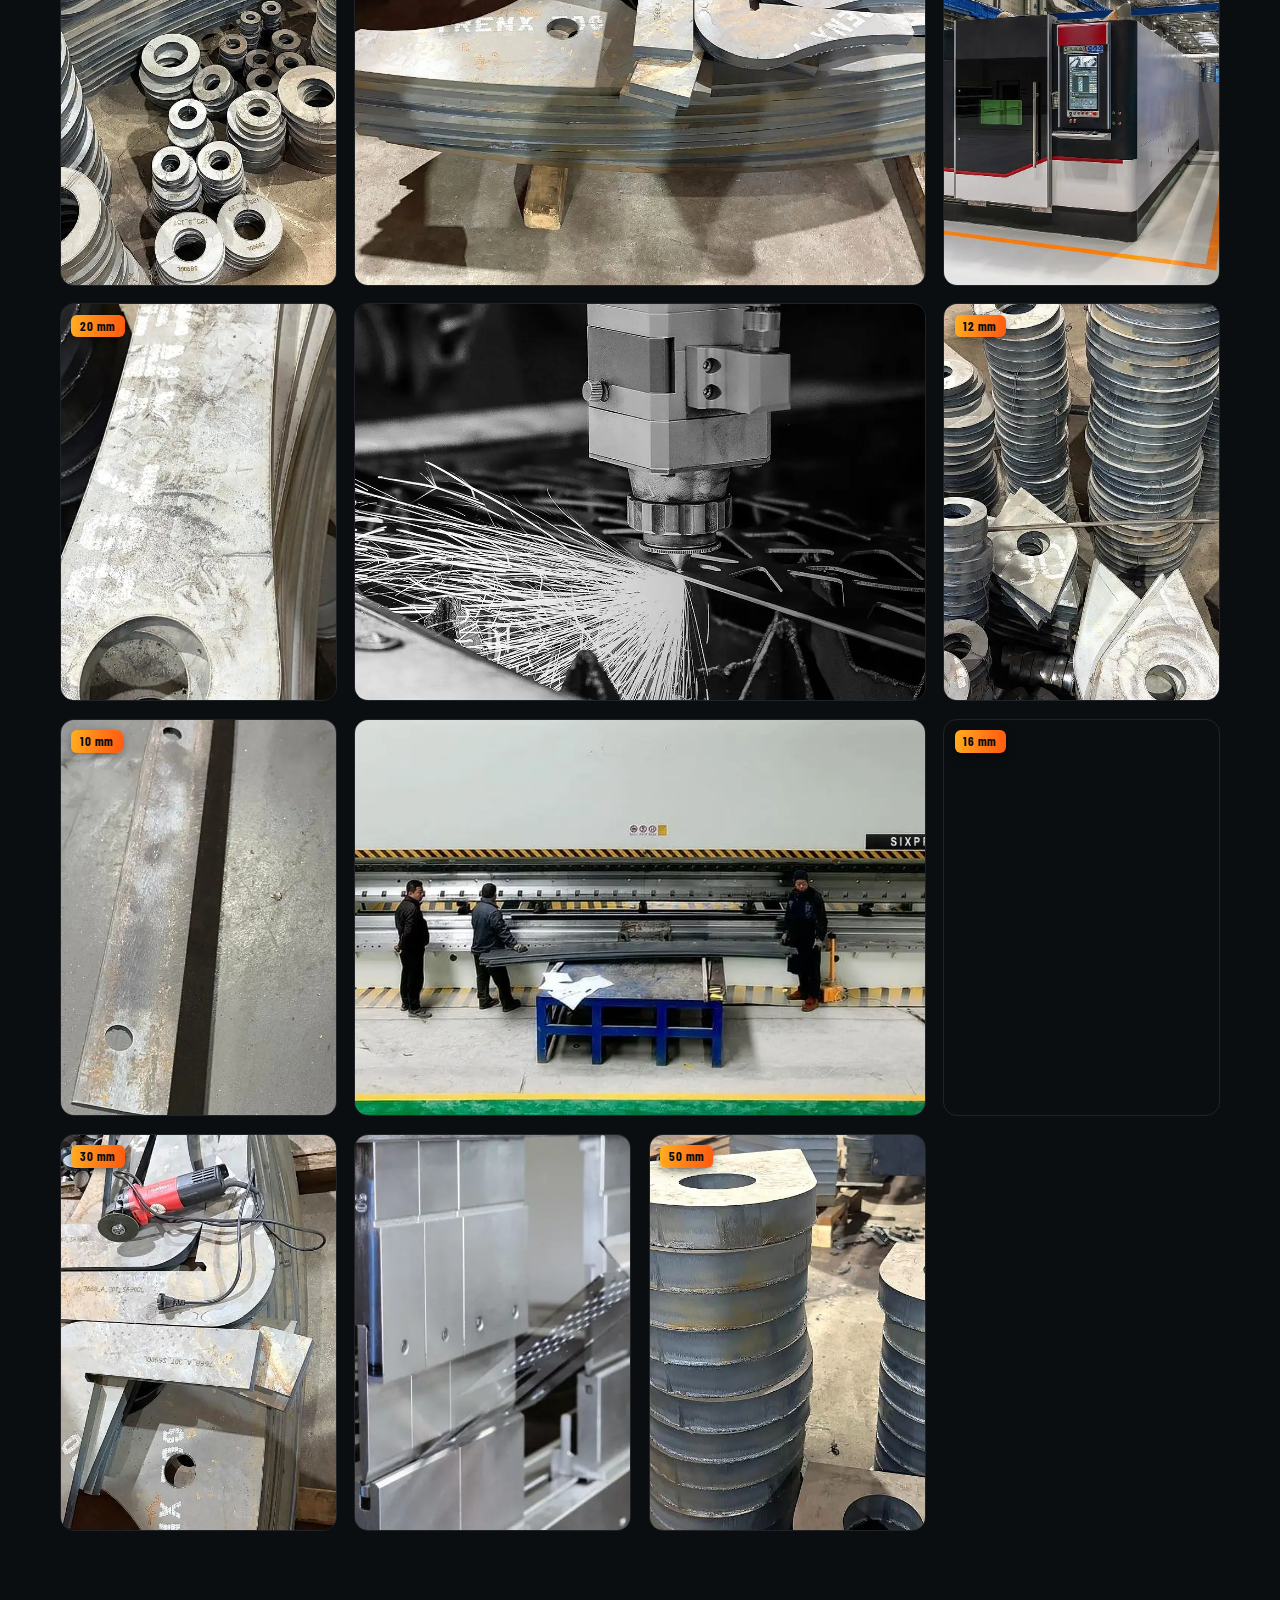
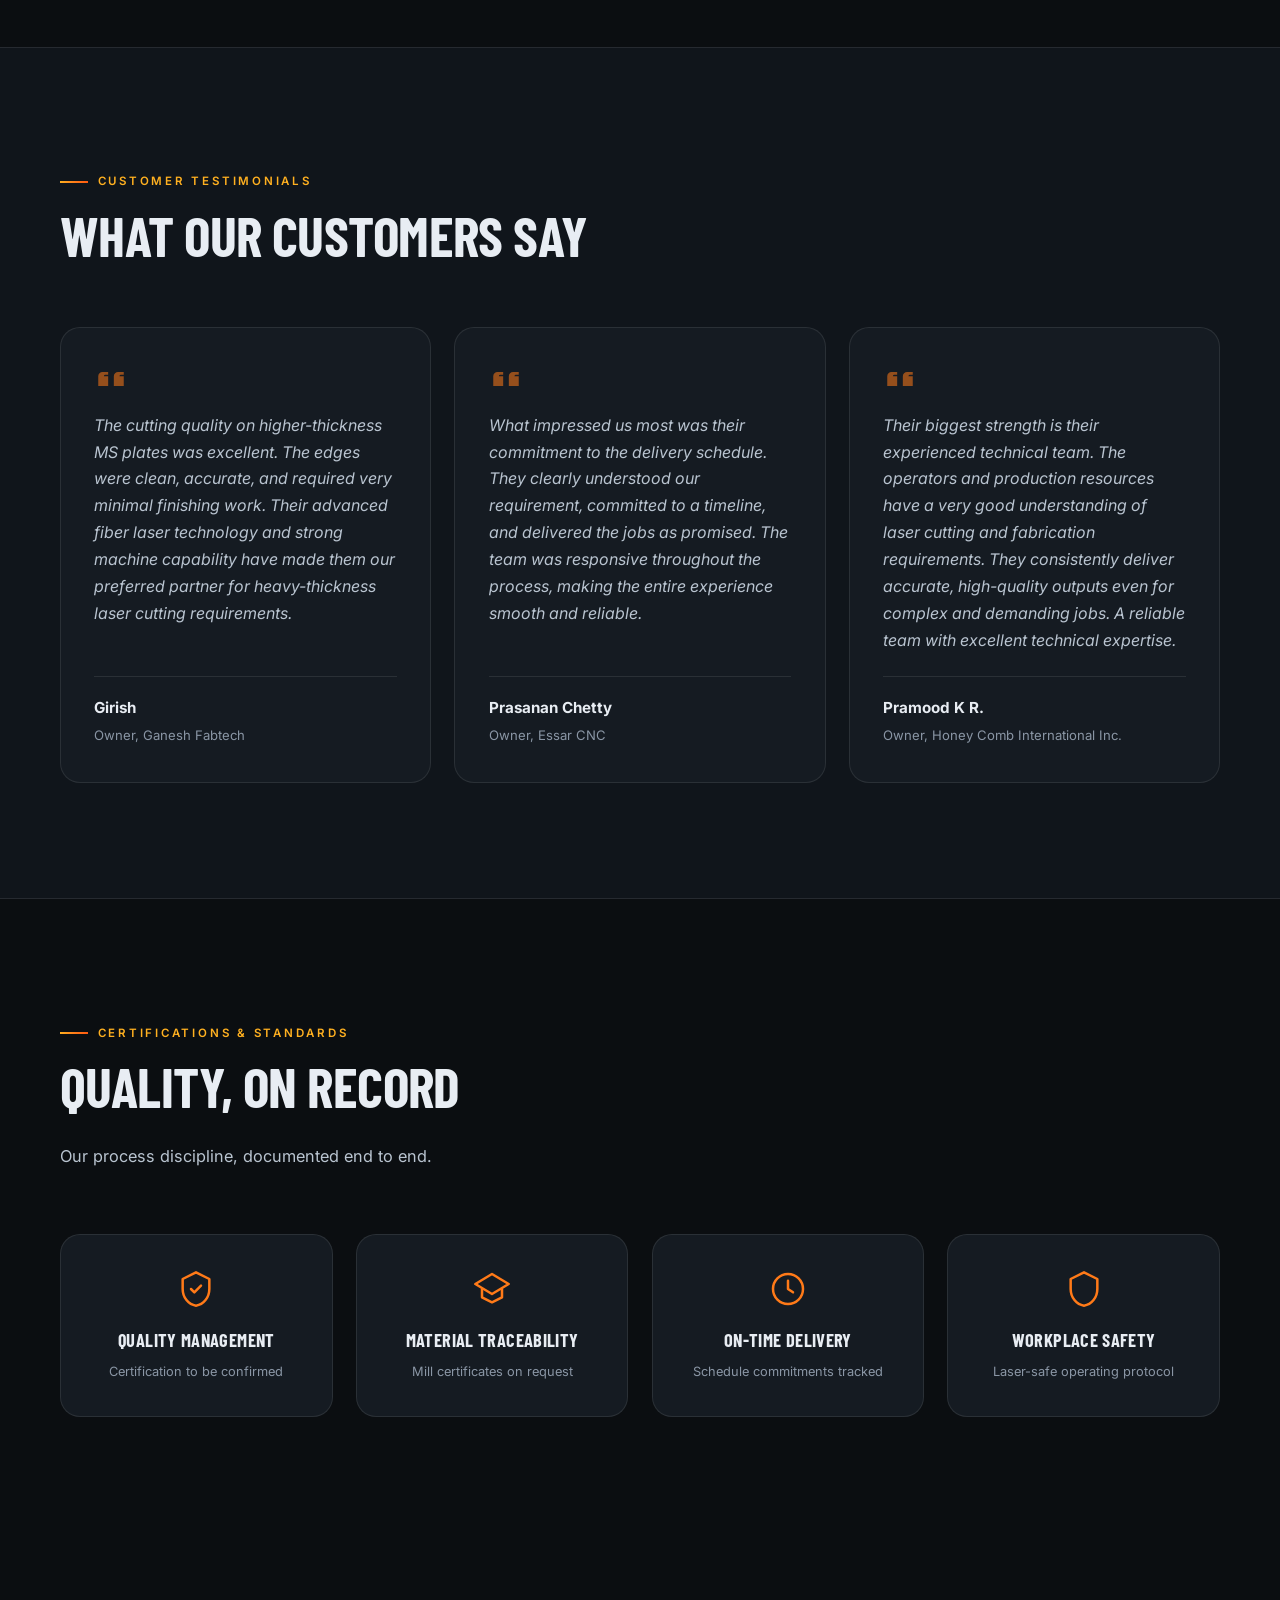
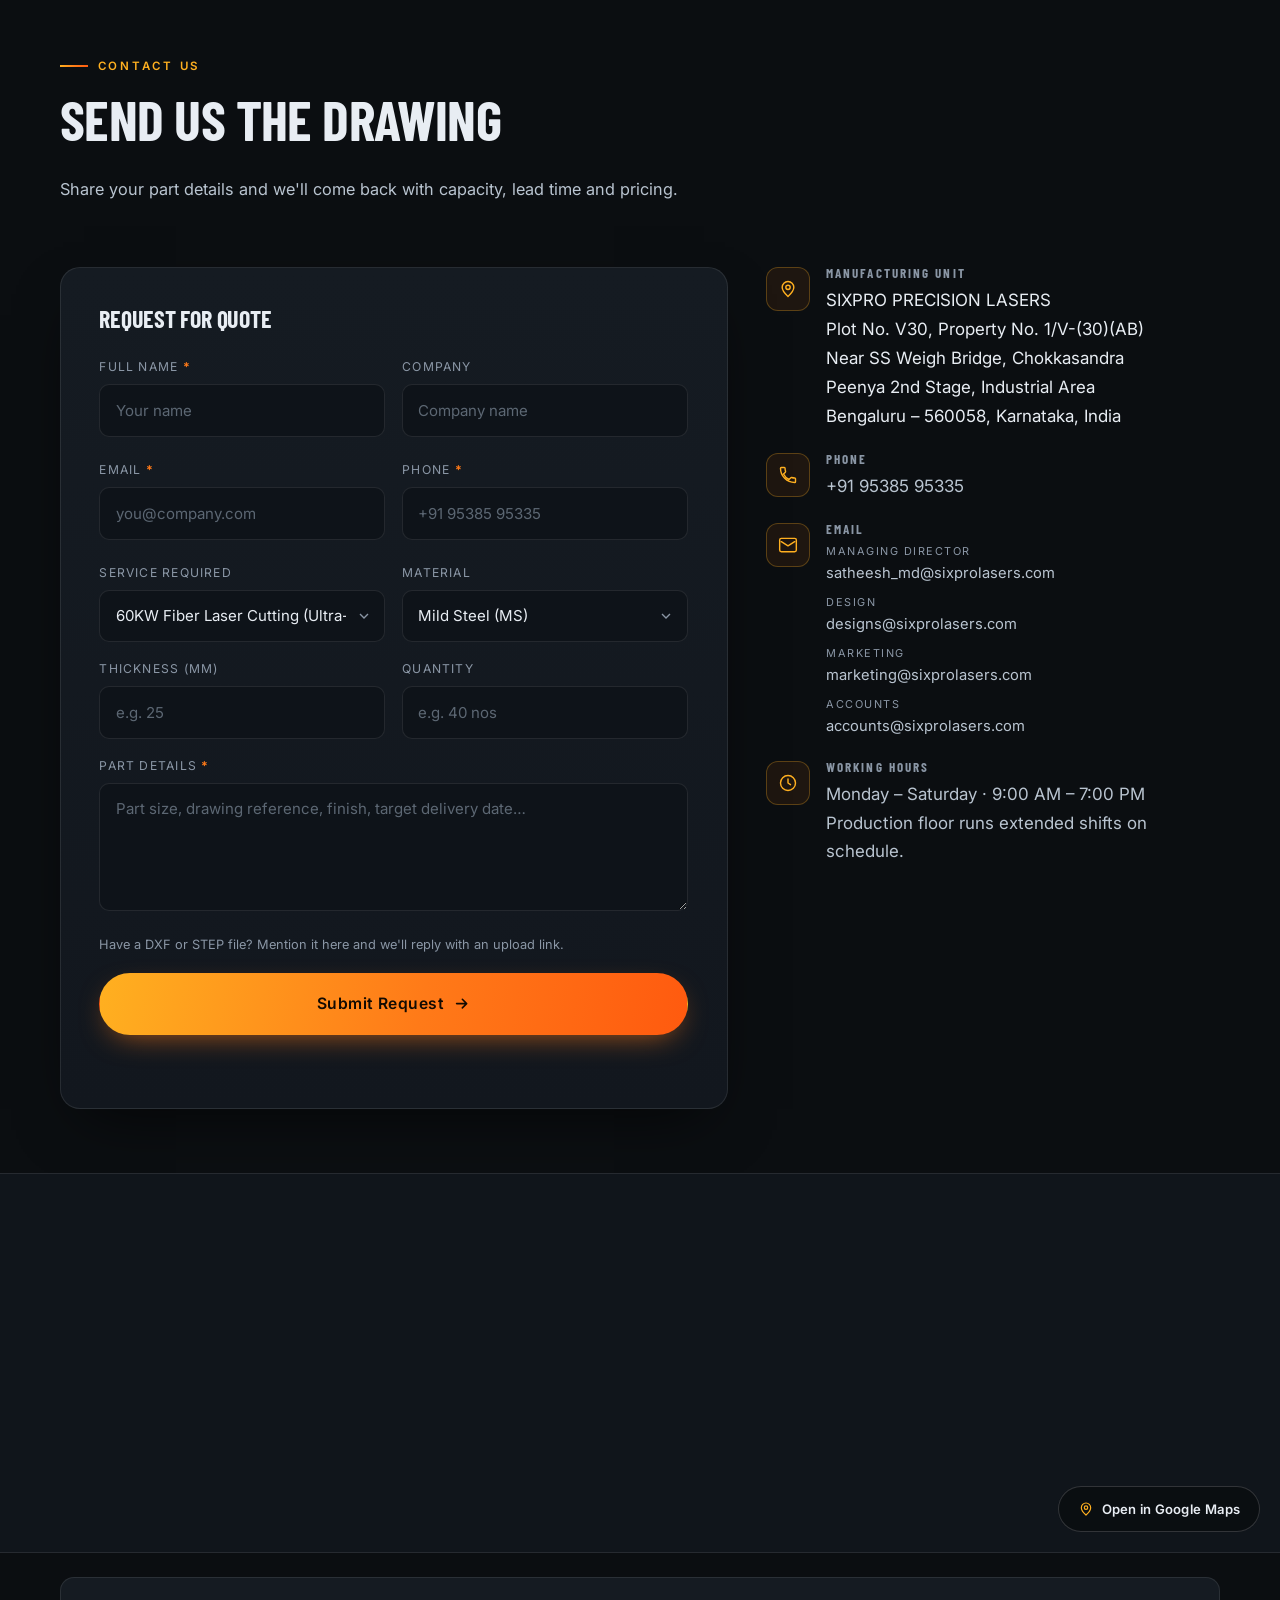
==== commit 6ff000d0: "Show full cutting ranges from 1 mm (MS/SS 1-80, AL 1-60, BR 1-40, CU 1-30) Material cards, hero copy" ====
--- a/index.html
+++ b/index.html
@@ -4,7 +4,7 @@
 <meta charset="utf-8">
 <meta name="viewport" content="width=device-width, initial-scale=1">
 <title>SIXPRO Precision Lasers | India's First 60KW Fiber Laser Cutting</title>
-<meta name="description" content="SIXPRO Precision Lasers operates India's first 60KW fiber laser with a 2500 × 13000 mm dual-pallet bed. Ultra-large-format CNC fiber laser cutting, pipe &amp; tube cutting and heavy-duty CNC bending up to 80 mm mild steel.">
+<meta name="description" content="SIXPRO Precision Lasers operates India's first 60KW fiber laser with a 2500 × 13000 mm dual-pallet bed. Ultra-large-format CNC fiber laser cutting, pipe &amp; tube cutting and heavy-duty CNC bending. Cuts mild steel and stainless from 1 mm to 80 mm.">
 <meta name="keywords" content="60KW fiber laser India, CNC fiber laser cutting, ultra large format laser cutting, precision metal fabrication, CNC bending, pipe and tube laser cutting, 80mm steel cutting">
 <meta name="author" content="SIXPRO Precision Lasers">
 <meta name="robots" content="index, follow">
@@ -14,7 +14,7 @@
 <meta property="og:type" content="website">
 <meta property="og:site_name" content="SIXPRO Precision Lasers">
 <meta property="og:title" content="India's First 60KW Fiber Laser | SIXPRO Precision Lasers">
-<meta property="og:description" content="Ultra-large-format fiber laser cutting on a 2500 × 13000 mm dual-pallet bed. Cutting mild steel and stainless up to 80 mm.">
+<meta property="og:description" content="Ultra-large-format fiber laser cutting on a 2500 × 13000 mm dual-pallet bed. Cutting mild steel and stainless from 1 mm to 80 mm.">
 <meta property="og:image" content="https://www.sixprolasers.com/assets/img/laser-hero.jpg">
 <meta property="og:url" content="https://www.sixprolasers.com/">
 <meta name="twitter:card" content="summary_large_image">
@@ -100,7 +100,7 @@
     <p class="hero__lead reveal" data-delay="2">
       SIXPRO Precision Lasers runs the country's first <strong>60KW fiber laser</strong> on an
       ultra-large-format <strong>2500 × 13000 mm dual-pallet</strong> bed — cutting mild steel and
-      stainless up to <strong>80 mm</strong> in a single pass, with edge quality you can weld straight from the table.
+      stainless from <strong>1 mm</strong> sheet up to <strong>80 mm</strong> plate in a single pass, with edge quality you can weld straight from the table.
     </p>
 
     <div class="hero__specs reveal" data-delay="3">
@@ -176,7 +176,7 @@
       <ul class="ticks reveal" data-delay="4">
         <li>Ultra-large-format cutting up to 13 metres in one pass</li>
         <li>Dual-pallet changers for continuous, zero-idle production</li>
-        <li>Mild steel &amp; stainless up to 80 mm, aluminium up to 60 mm</li>
+        <li>Mild steel &amp; stainless 1–80 mm, aluminium 1–60 mm, brass 1–40 mm, copper 1–30 mm</li>
         <li>In-house cutting, tube processing and CNC bending</li>
       </ul>
 
@@ -429,7 +429,7 @@
     <div class="section__head">
       <p class="eyebrow reveal">Material Cutting Capacities</p>
       <h2 class="reveal" data-delay="1">Five Materials. No Thickness Anxiety.</h2>
-      <p class="lead reveal" data-delay="2">Maximum single-pass cutting thickness across the metals we run every day.</p>
+      <p class="lead reveal" data-delay="2">Single-pass cutting range — from 1 mm sheet up to the maximum thickness — across the metals we run every day.</p>
     </div>
 
     <div class="matgrid">
@@ -439,8 +439,8 @@
           <span class="matcard__swatch" aria-hidden="true"></span>
         </div>
         <h3>Mild Steel</h3>
-        <p class="matcard__thick"><span class="matcard__n" data-count="80">0</span><i>mm</i></p>
-        <p class="matcard__cap">Maximum cutting thickness</p>
+        <p class="matcard__thick"><span class="matcard__from">1–</span><span class="matcard__n" data-count="80">0</span><i>mm</i></p>
+        <p class="matcard__cap">Cutting range</p>
         <div class="bar"><span class="bar__fill" style="--pct:100%"></span></div>
       </article>
 
@@ -450,8 +450,8 @@
           <span class="matcard__swatch" aria-hidden="true"></span>
         </div>
         <h3>Stainless Steel</h3>
-        <p class="matcard__thick"><span class="matcard__n" data-count="80">0</span><i>mm</i></p>
-        <p class="matcard__cap">Maximum cutting thickness</p>
+        <p class="matcard__thick"><span class="matcard__from">1–</span><span class="matcard__n" data-count="80">0</span><i>mm</i></p>
+        <p class="matcard__cap">Cutting range</p>
         <div class="bar"><span class="bar__fill" style="--pct:100%"></span></div>
       </article>
 
@@ -461,8 +461,8 @@
           <span class="matcard__swatch" aria-hidden="true"></span>
         </div>
         <h3>Aluminium</h3>
-        <p class="matcard__thick"><span class="matcard__n" data-count="60">0</span><i>mm</i></p>
-        <p class="matcard__cap">Maximum cutting thickness</p>
+        <p class="matcard__thick"><span class="matcard__from">1–</span><span class="matcard__n" data-count="60">0</span><i>mm</i></p>
+        <p class="matcard__cap">Cutting range</p>
         <div class="bar"><span class="bar__fill" style="--pct:75%"></span></div>
       </article>
 
@@ -472,8 +472,8 @@
           <span class="matcard__swatch" aria-hidden="true"></span>
         </div>
         <h3>Brass</h3>
-        <p class="matcard__thick"><span class="matcard__n" data-count="40">0</span><i>mm</i></p>
-        <p class="matcard__cap">Maximum cutting thickness</p>
+        <p class="matcard__thick"><span class="matcard__from">1–</span><span class="matcard__n" data-count="40">0</span><i>mm</i></p>
+        <p class="matcard__cap">Cutting range</p>
         <div class="bar"><span class="bar__fill" style="--pct:50%"></span></div>
       </article>
 
@@ -483,8 +483,8 @@
           <span class="matcard__swatch" aria-hidden="true"></span>
         </div>
         <h3>Copper</h3>
-        <p class="matcard__thick"><span class="matcard__n" data-count="30">0</span><i>mm</i></p>
-        <p class="matcard__cap">Maximum cutting thickness</p>
+        <p class="matcard__thick"><span class="matcard__from">1–</span><span class="matcard__n" data-count="30">0</span><i>mm</i></p>
+        <p class="matcard__cap">Cutting range</p>
         <div class="bar"><span class="bar__fill" style="--pct:37.5%"></span></div>
       </article>
     </div>
@@ -549,7 +549,7 @@
       <article class="wcard reveal" data-delay="2"><span class="wcard__n">03</span><h3>Dual-Pallet Throughput</h3><p>Every flat-sheet laser runs a dual-pallet changer. One pallet cuts while the other is loaded, so the beam is almost never idle.</p></article>
       <article class="wcard reveal" data-delay="3"><span class="wcard__n">04</span><h3>Cut, Tube &amp; Bend In-House</h3><p>Sheet, section and forming all happen under one roof — one point of accountability and a materially shorter lead time.</p></article>
       <article class="wcard reveal" data-delay="4"><span class="wcard__n">05</span><h3>Weld-Ready Edges</h3><p>Fiber-cut edge quality that goes straight to the welding bay. Less grinding, less rework, lower finished-part cost.</p></article>
-      <article class="wcard reveal" data-delay="5"><span class="wcard__n">06</span><h3>Built For Heavy Work</h3><p>80 mm in mild steel and stainless, 60 mm aluminium. The thick-plate jobs other shops decline are our normal running stock.</p></article>
+      <article class="wcard reveal" data-delay="5"><span class="wcard__n">06</span><h3>Built For Heavy Work</h3><p>1–80 mm in mild steel and stainless, 1–60 mm aluminium. The thick-plate jobs other shops decline are our normal running stock.</p></article>
     </div>
   </div>
 </section>
--- a/css/styles.css
+++ b/css/styles.css
@@ -626,6 +626,7 @@
 }
 .matcard h3{ font-size:1.15rem; margin-bottom:.6rem; }
 .matcard__thick{ font-family:var(--font-d); font-size:2.9rem; font-weight:700; line-height:1; margin:0; color:var(--text); }
+.matcard__from{ color:var(--text-soft); }
 .matcard__thick i{ font-style:normal; font-size:1rem; color:var(--amber-2); margin-left:3px; }
 .matcard__cap{ font-size:.72rem; letter-spacing:.12em; text-transform:uppercase; color:var(--muted); margin:.4rem 0 1.1rem; }
 
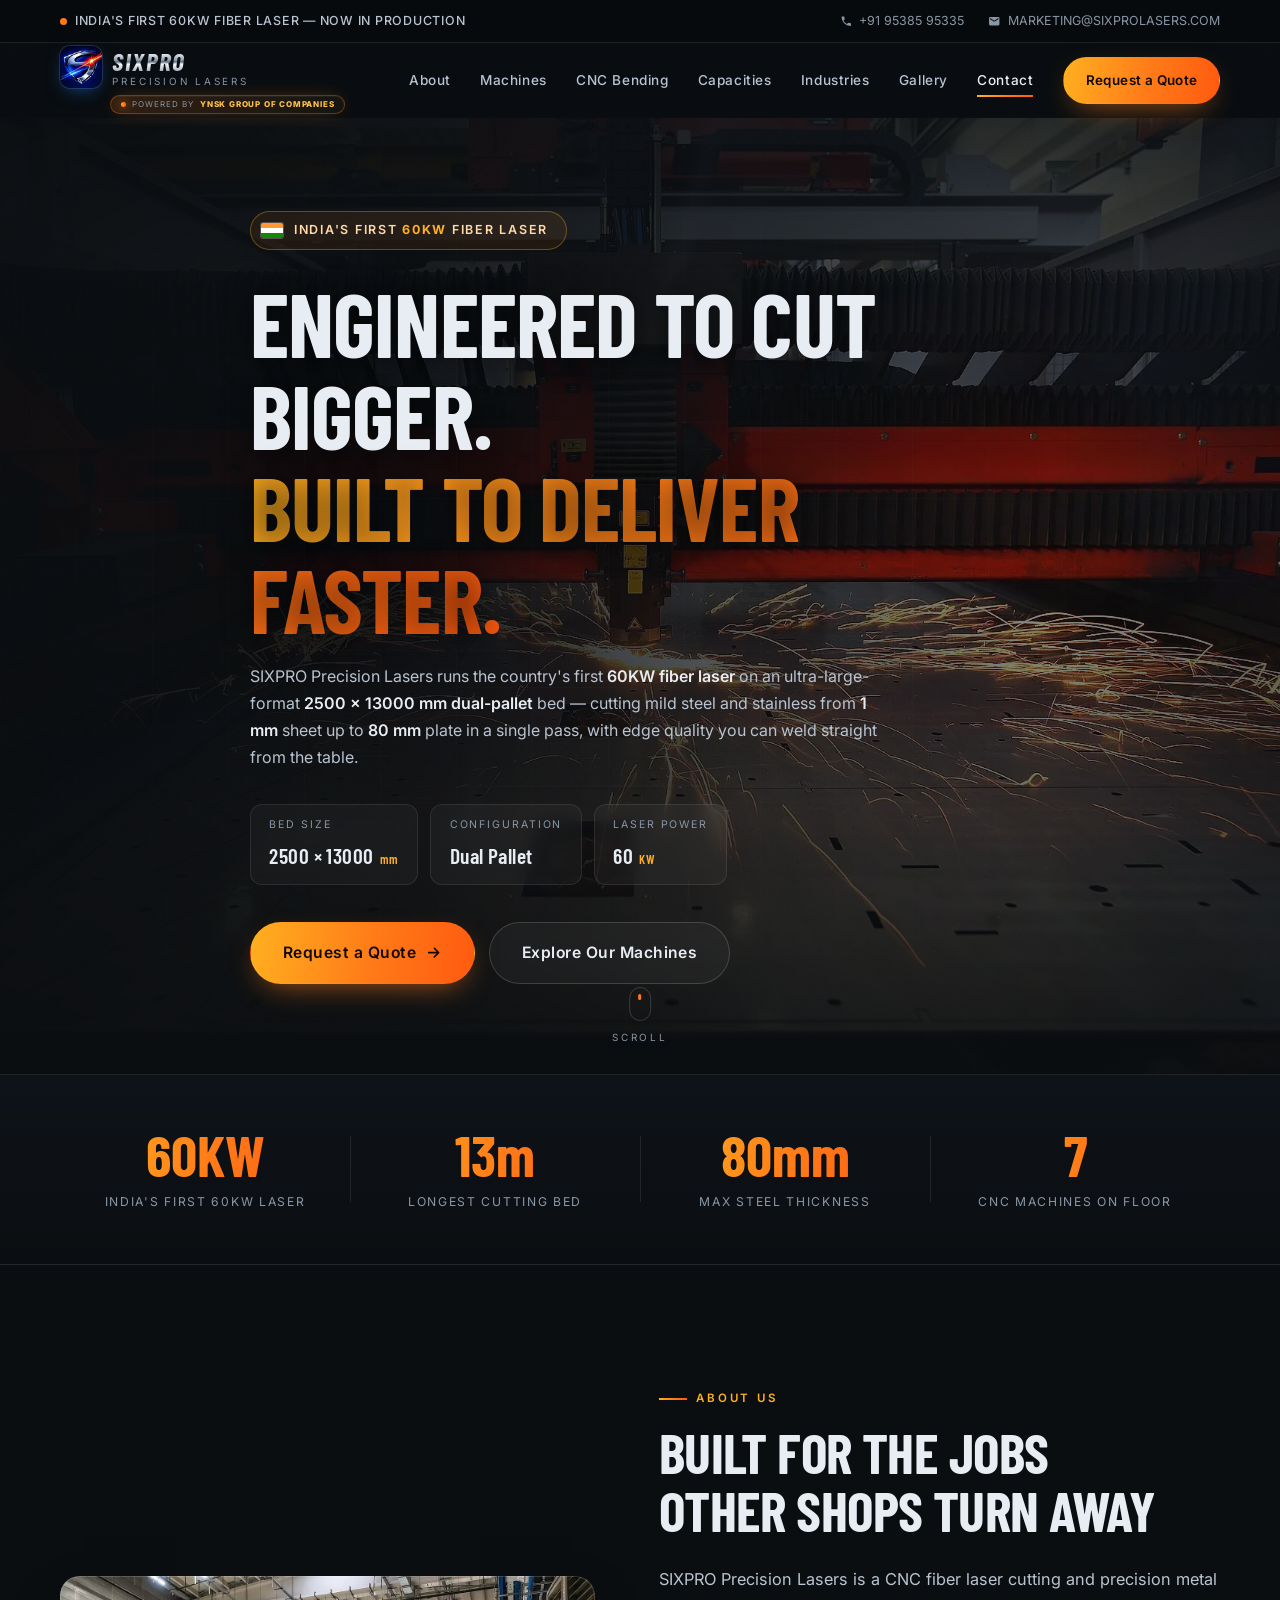
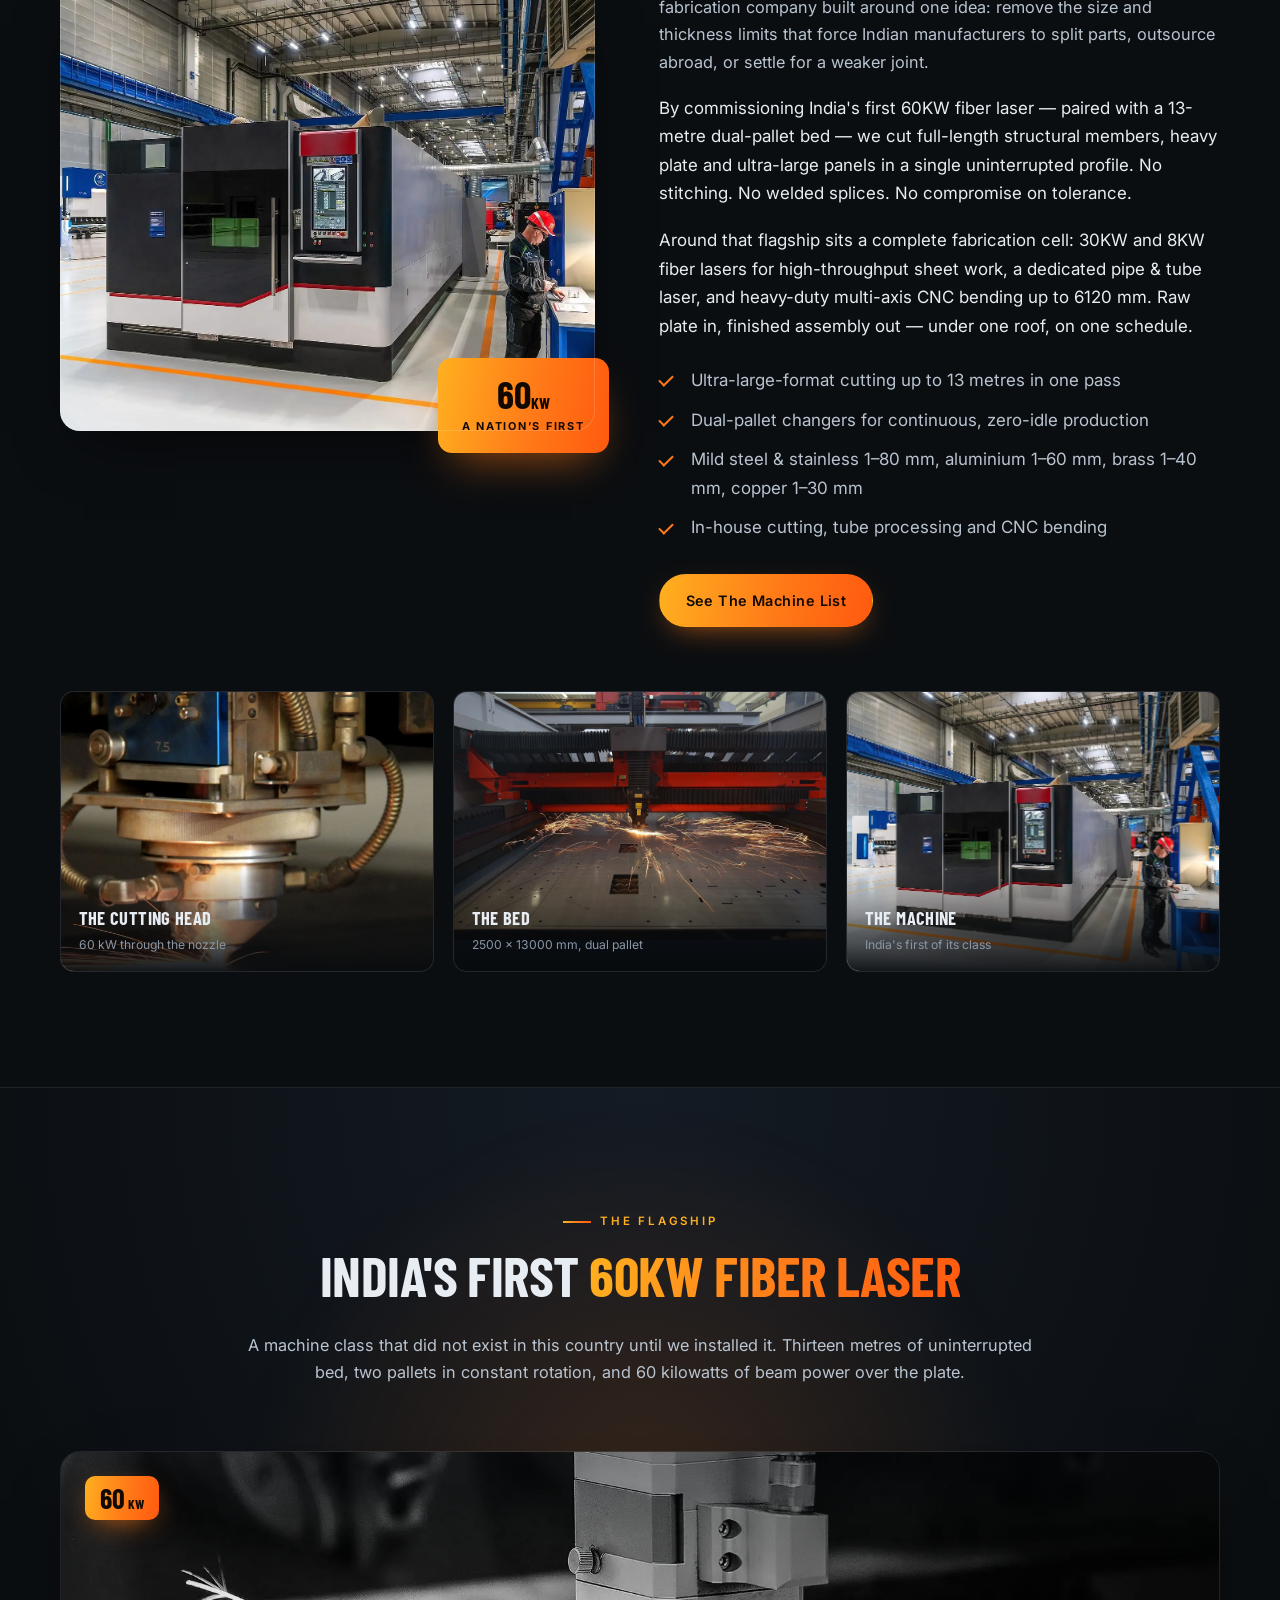
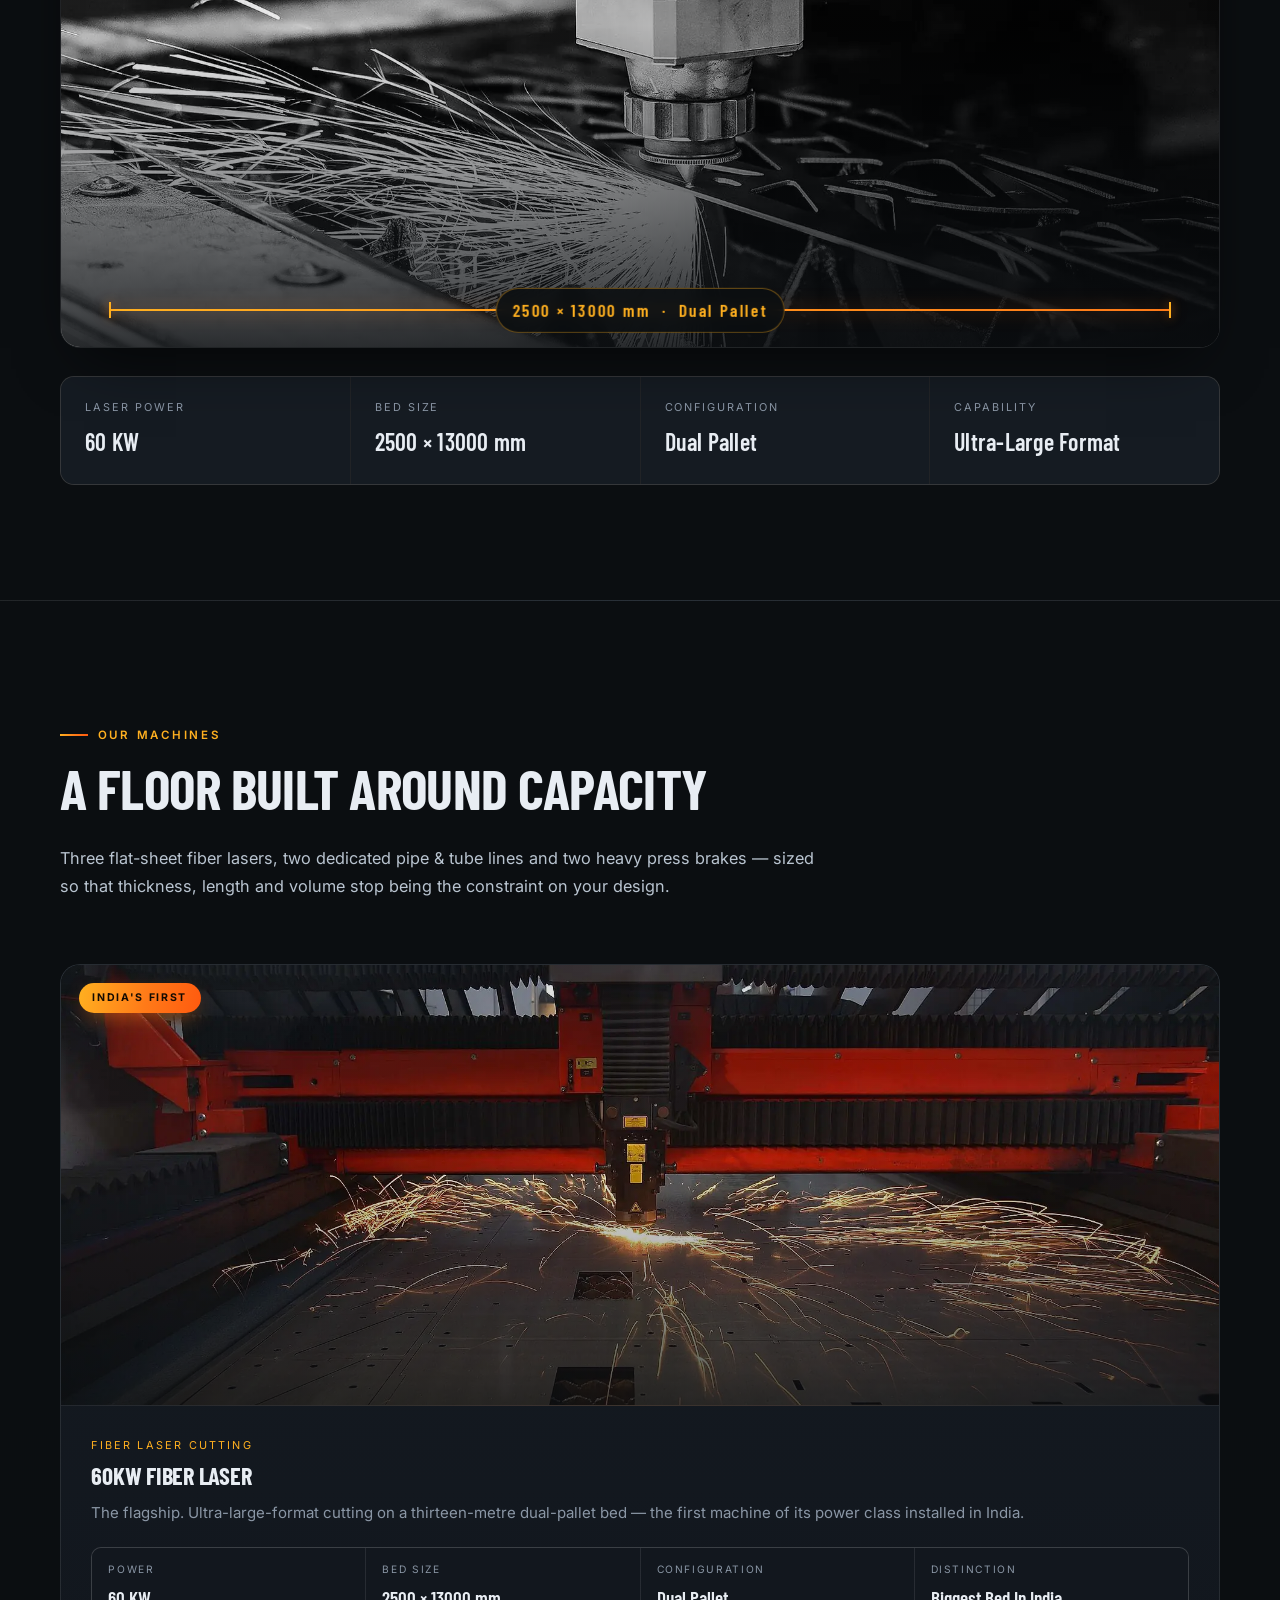
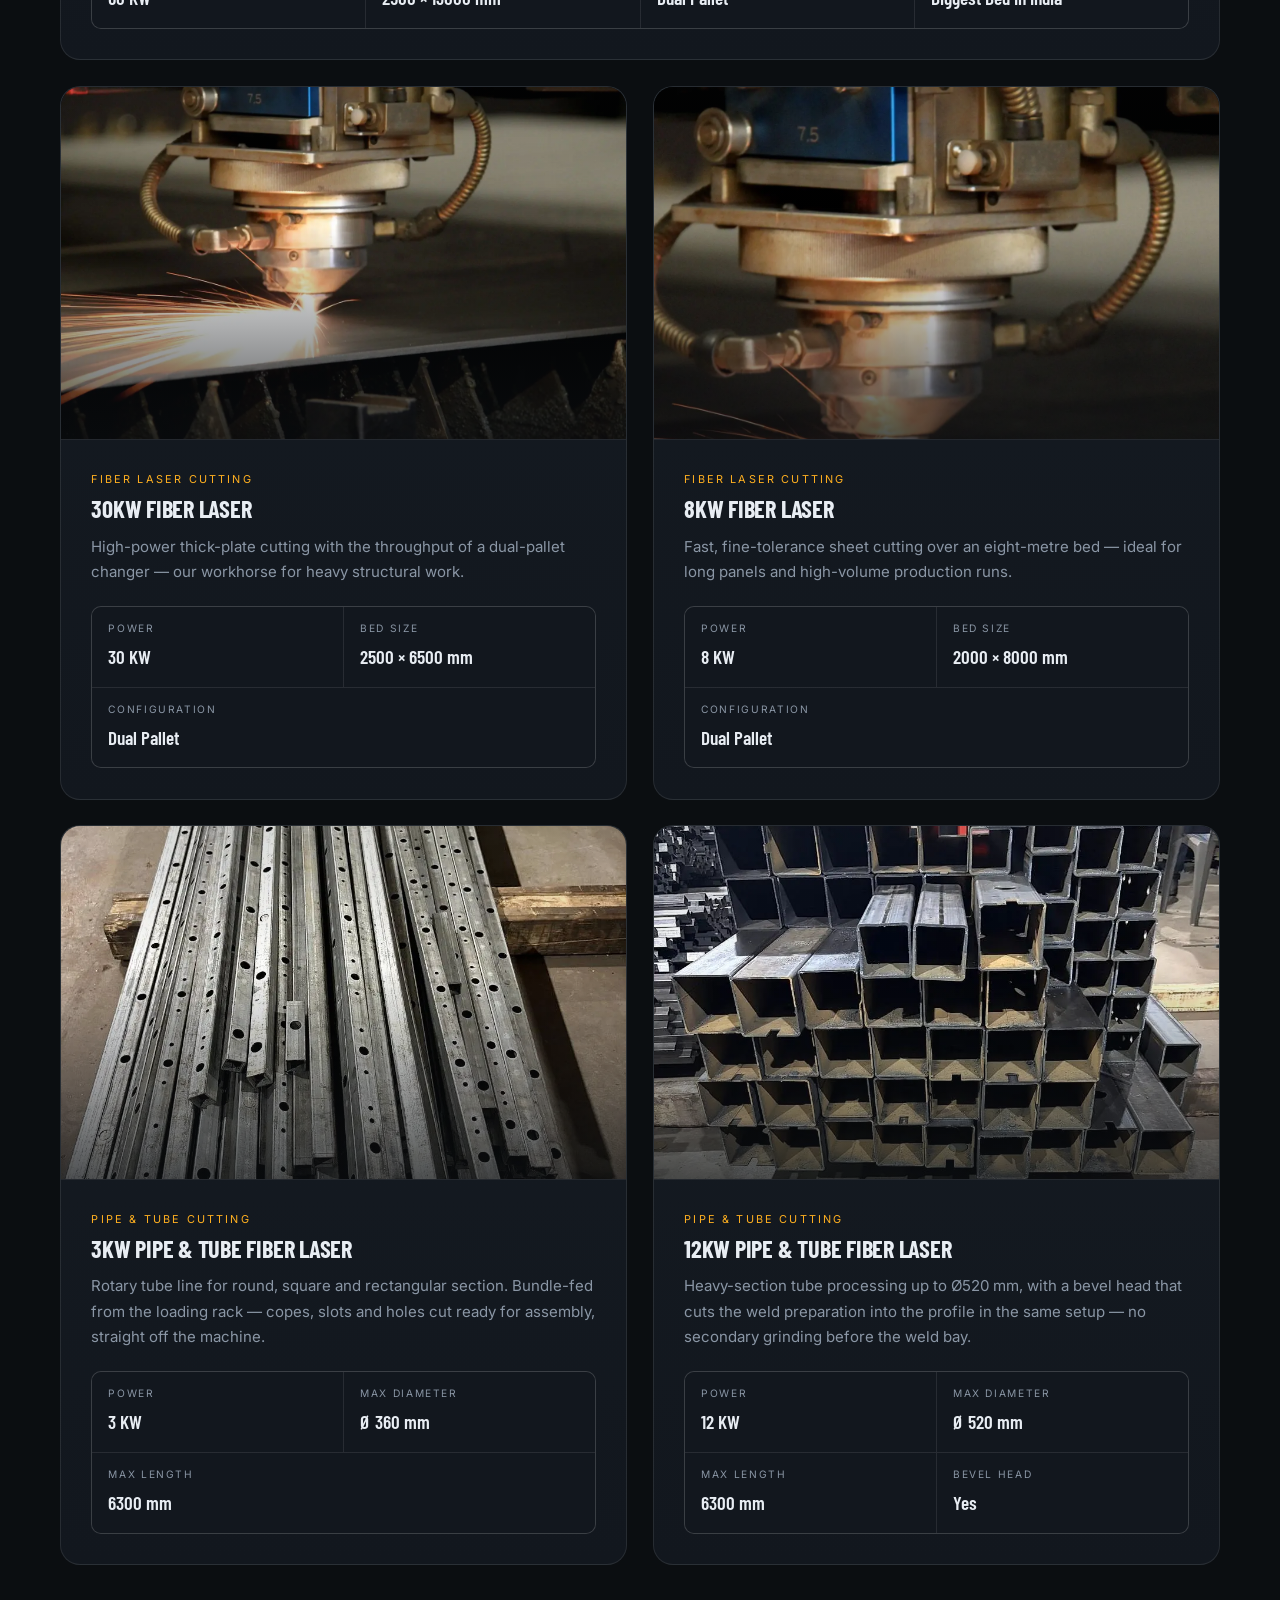
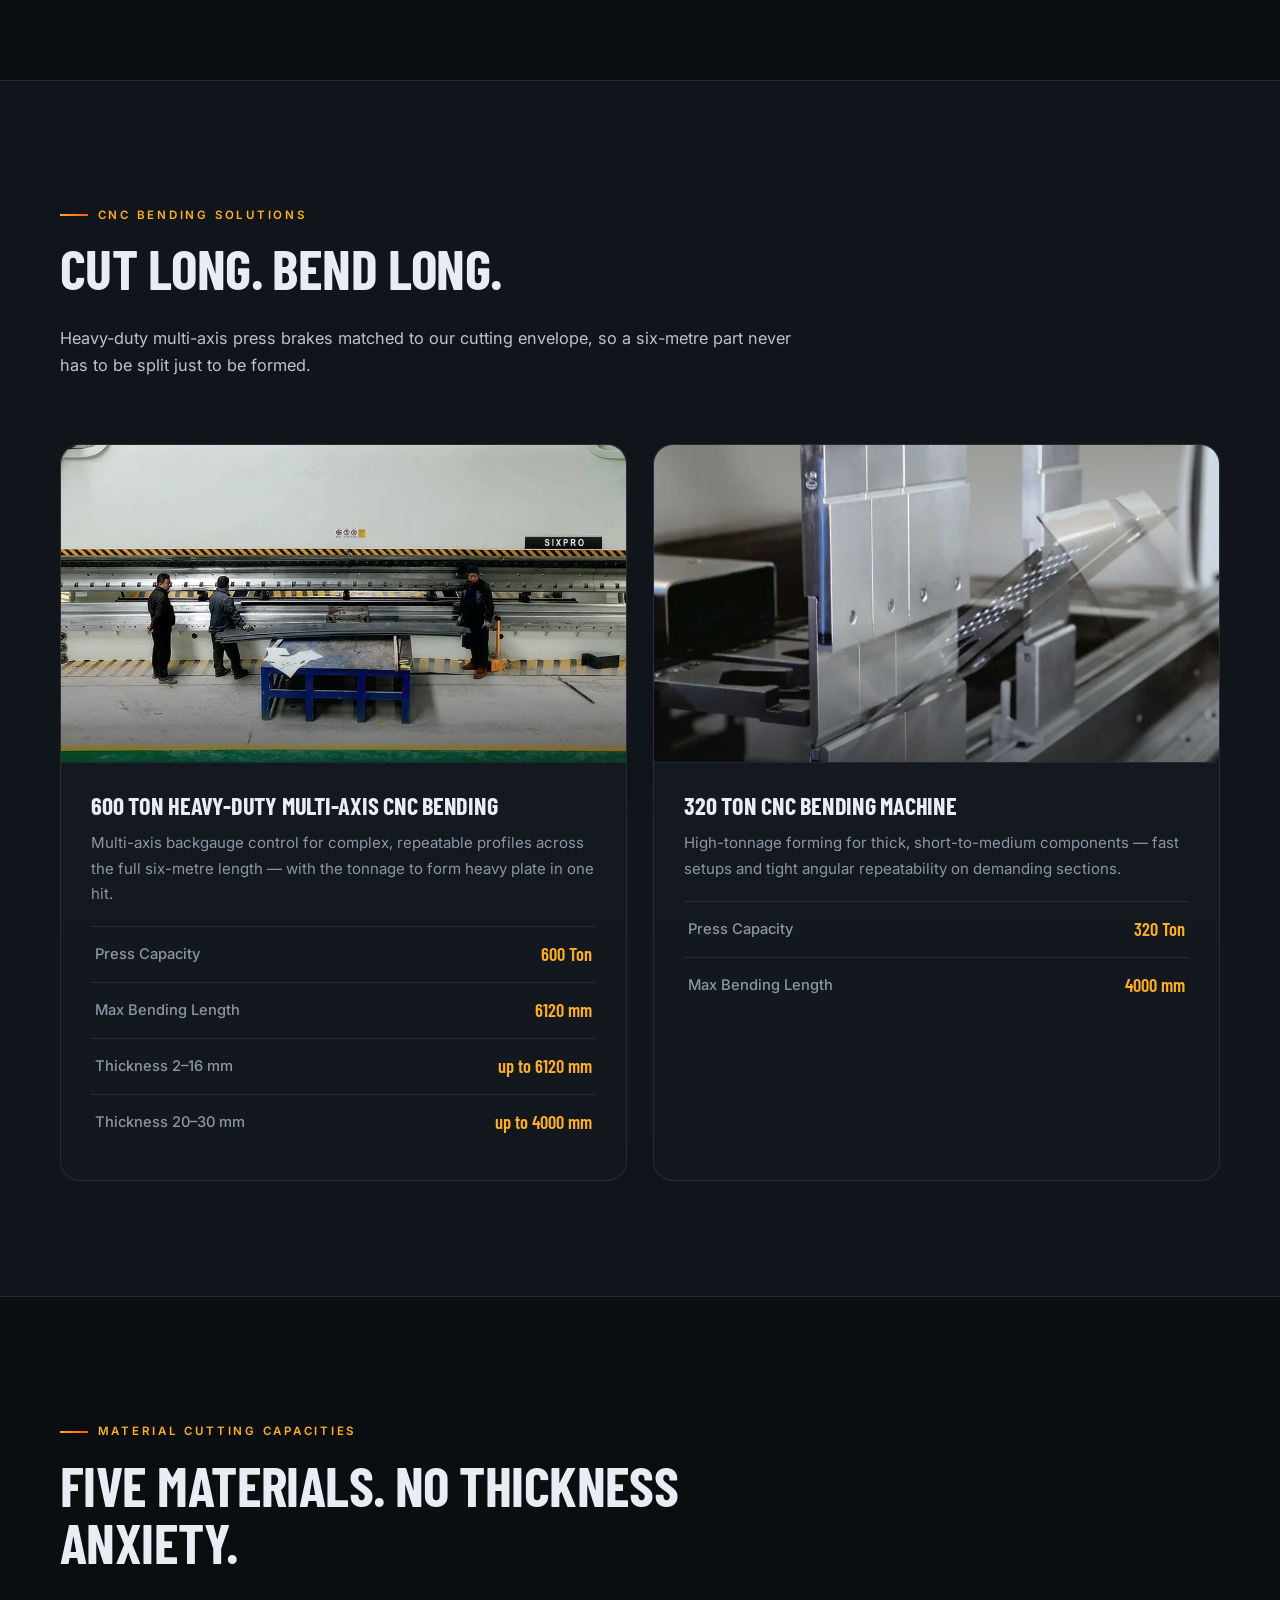
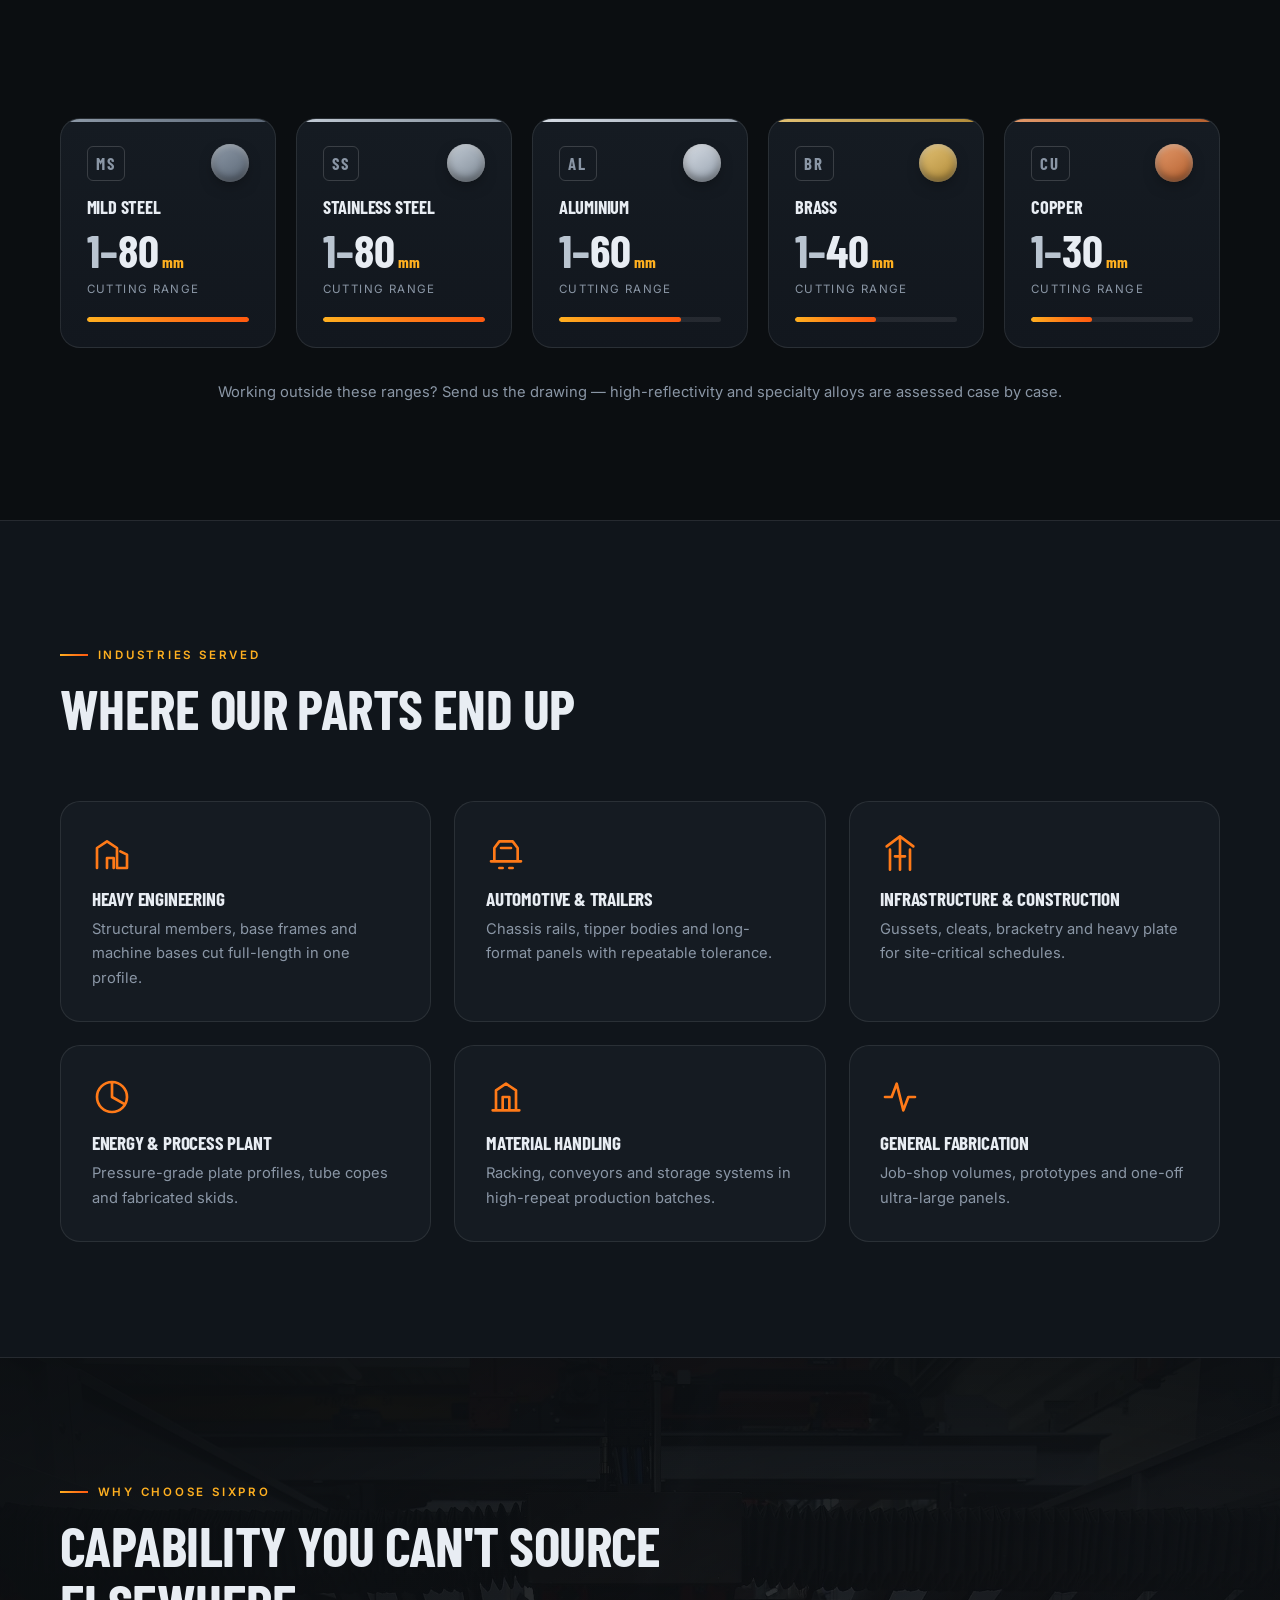
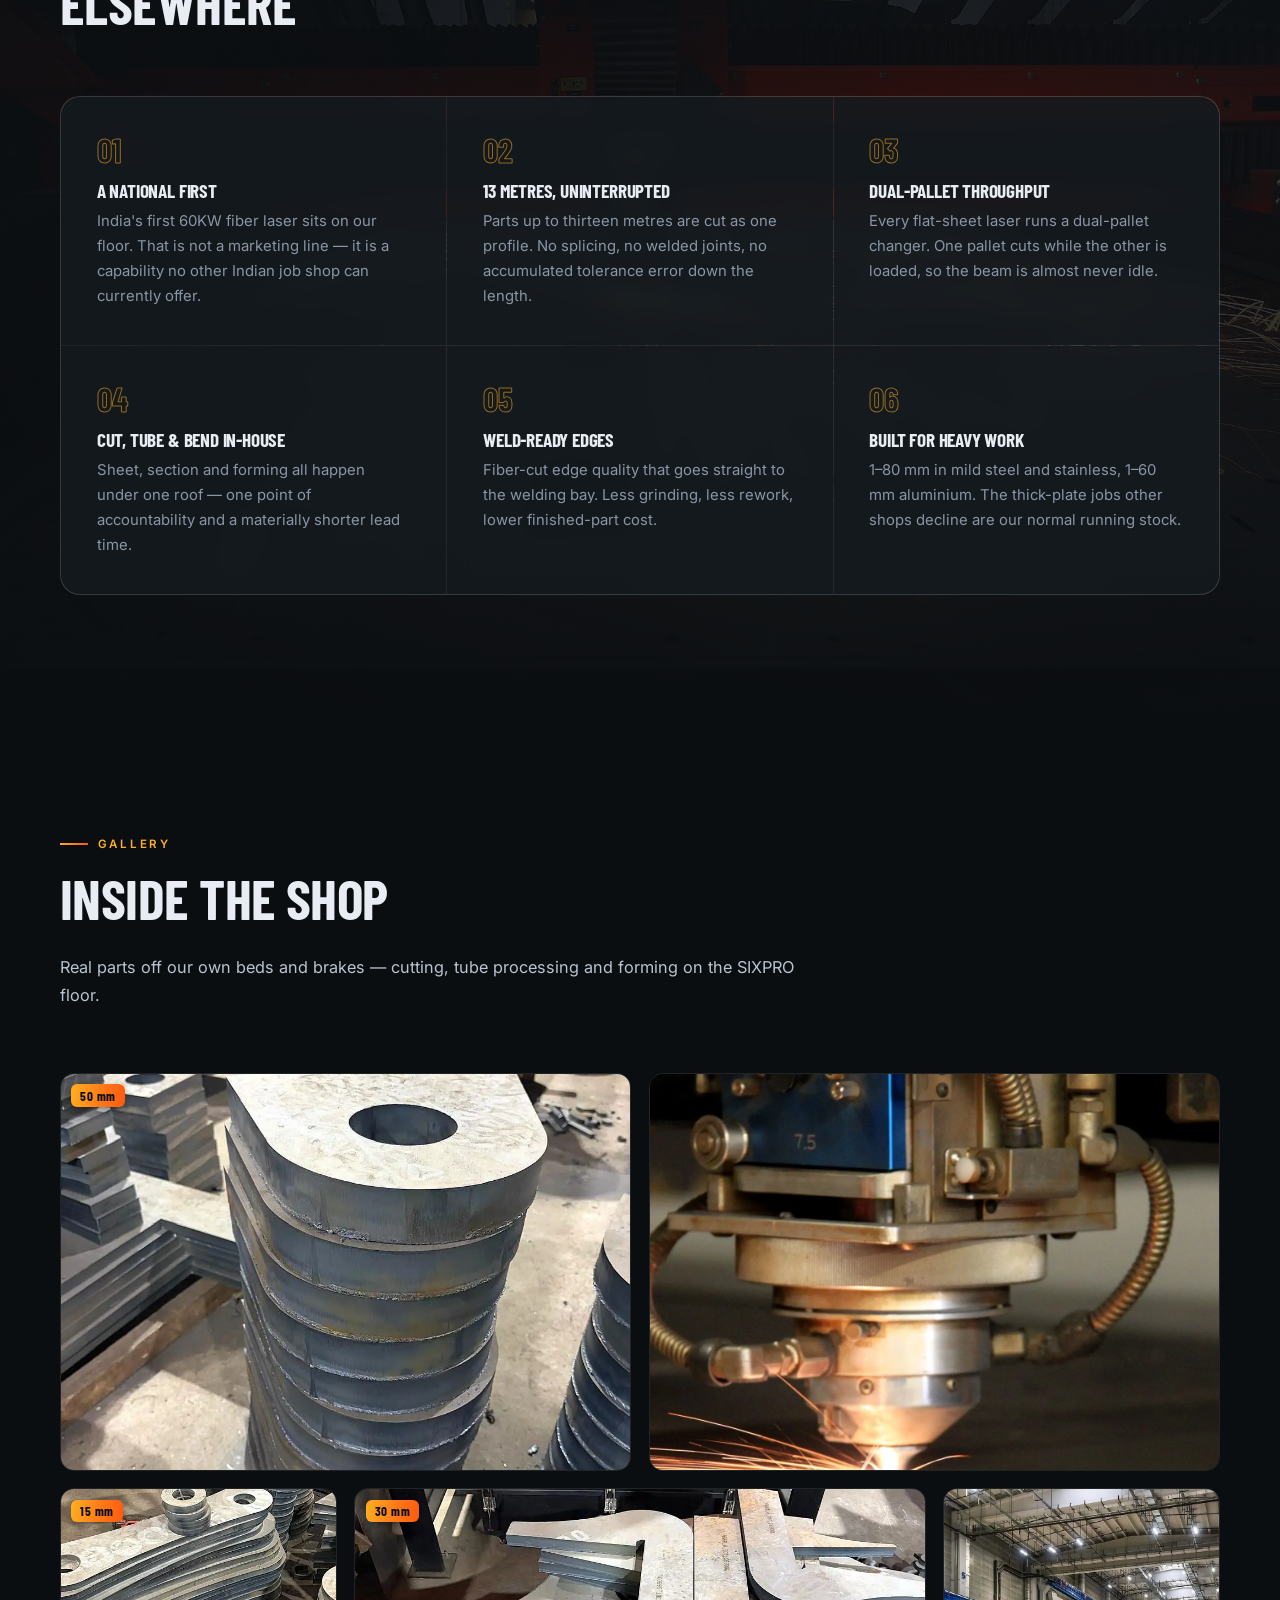
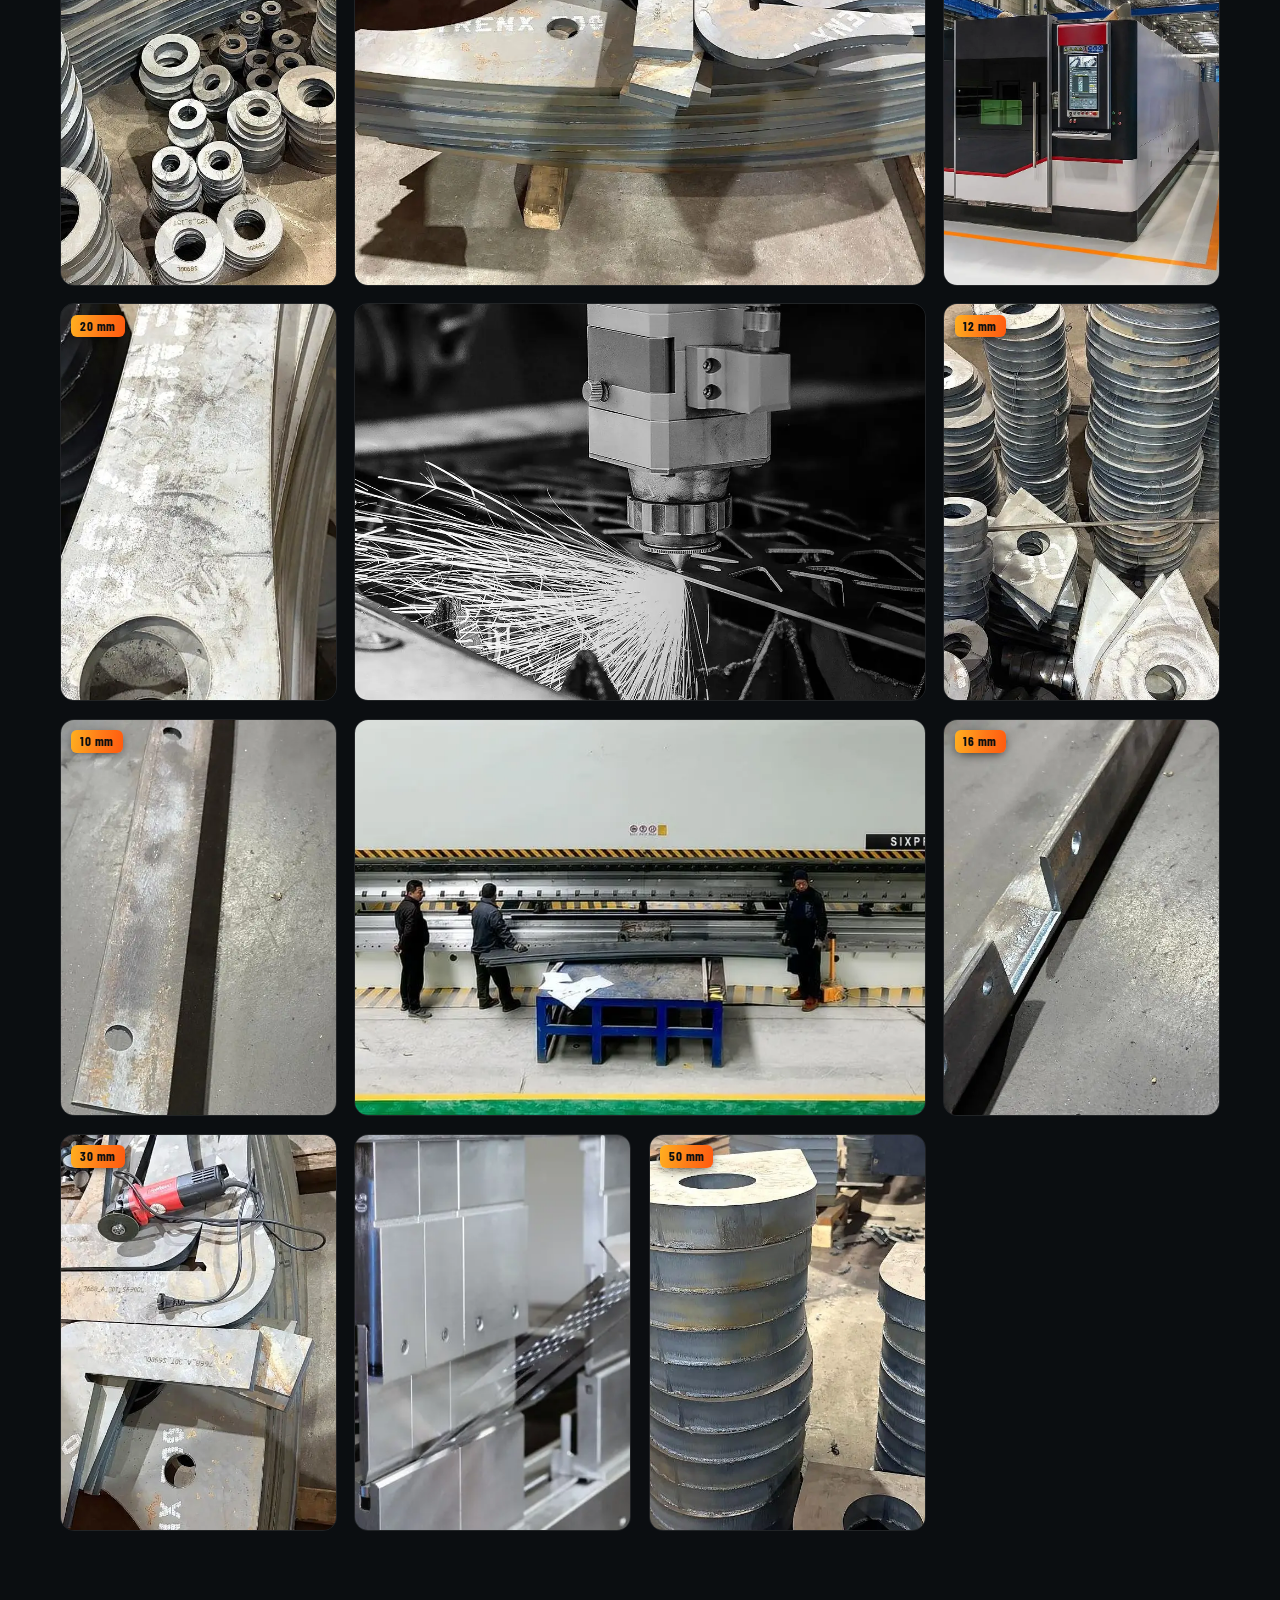
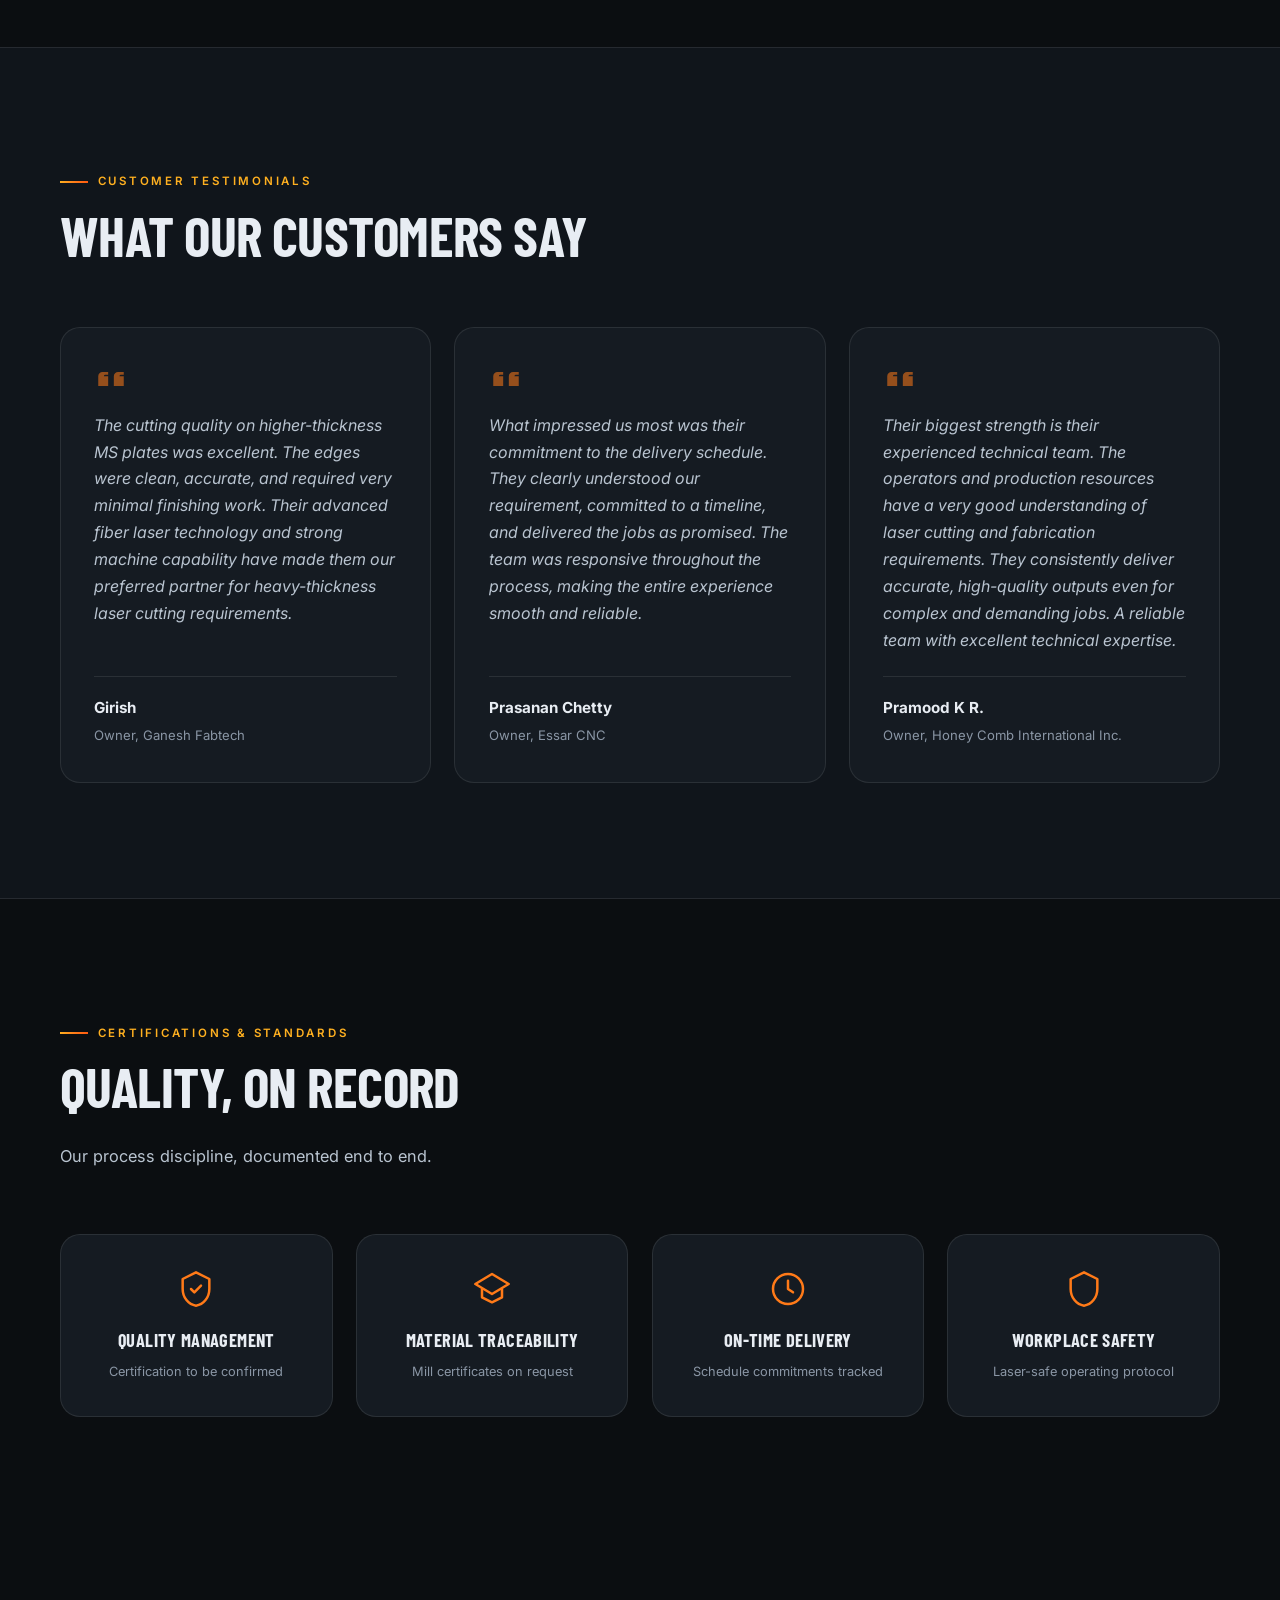
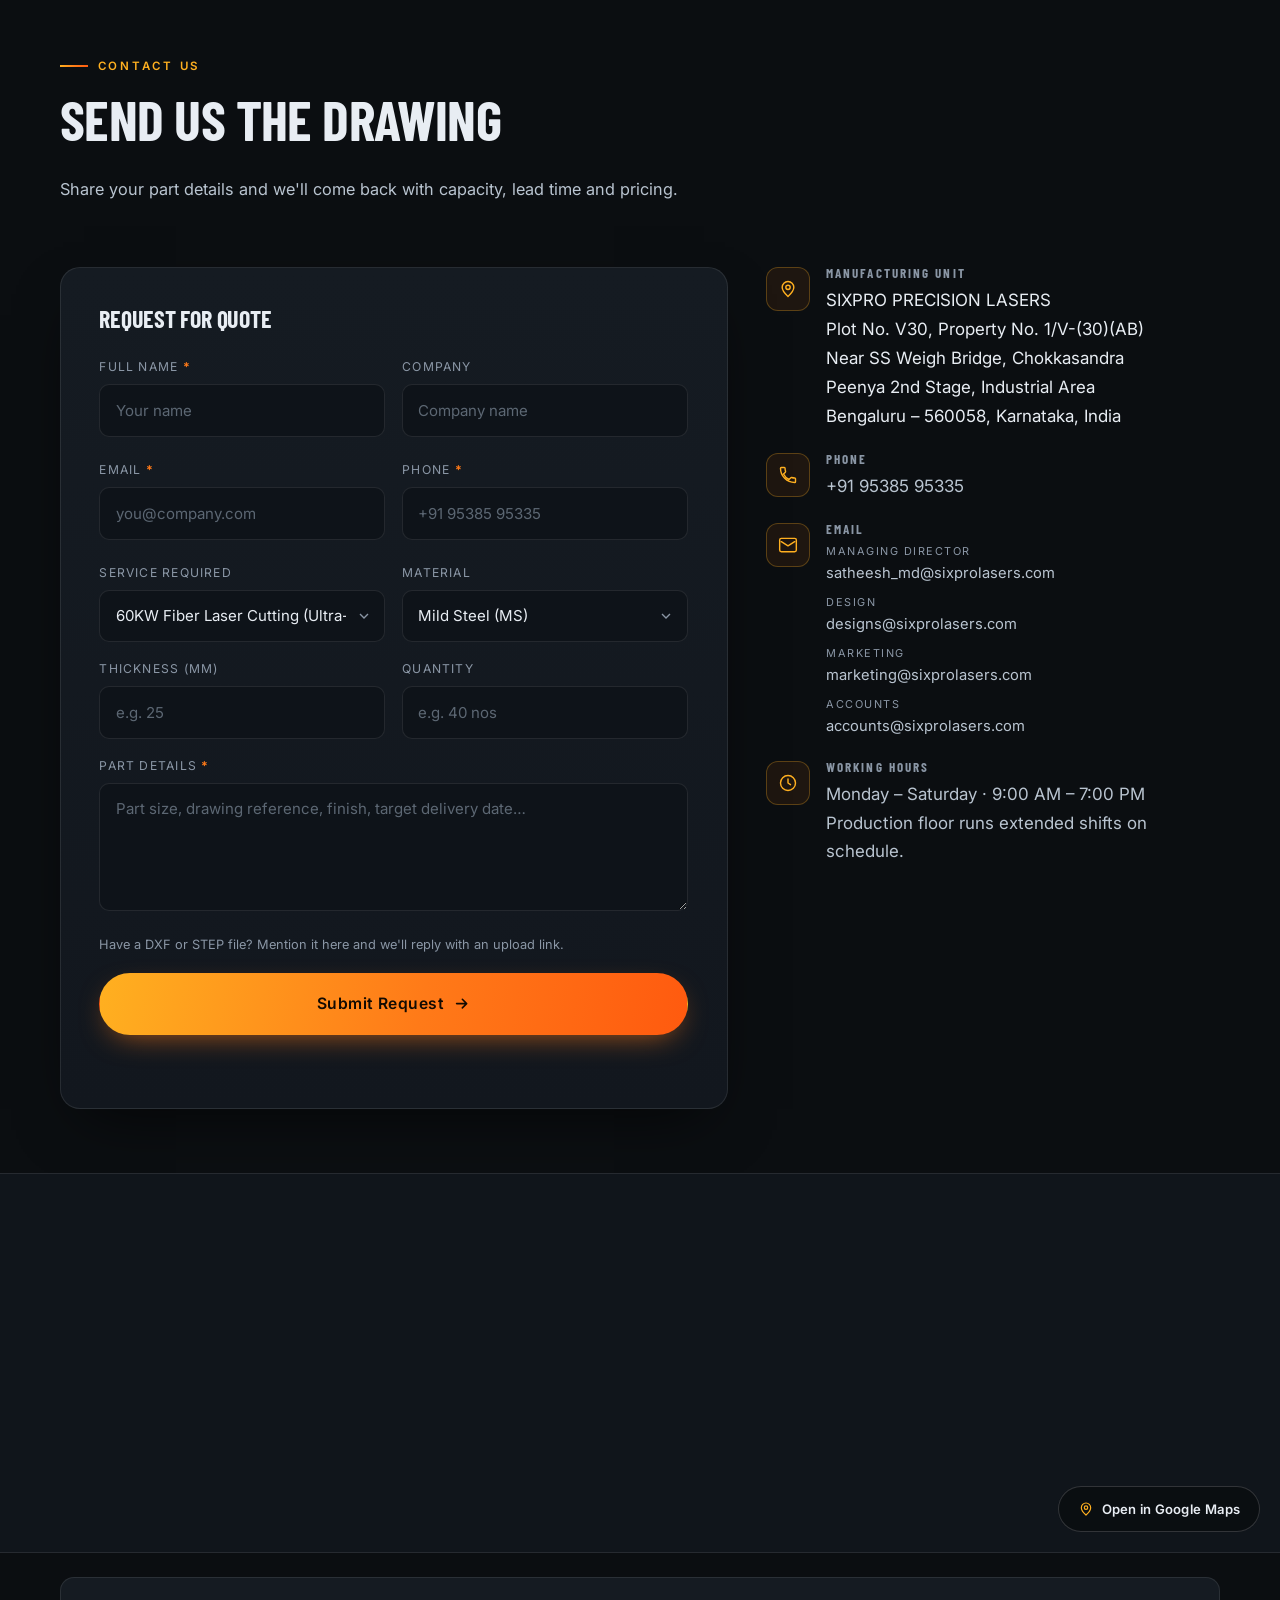
==== commit 81480834: "Correct tube laser max diameter to 520 mm Co-Authored-By: Claude Opus 5.5 <noreply@anthropic.com>" ====
--- a/index.html
+++ b/index.html
@@ -355,10 +355,10 @@
         <div class="mcard__body">
           <p class="mcard__kicker">Pipe &amp; Tube Cutting</p>
           <h3>12KW Pipe &amp; Tube Fiber Laser</h3>
-          <p class="mcard__desc">Heavy-section tube processing up to Ø540 mm, with a bevel head that cuts the weld preparation into the profile in the same setup — no secondary grinding before the weld bay.</p>
+          <p class="mcard__desc">Heavy-section tube processing up to Ø520 mm, with a bevel head that cuts the weld preparation into the profile in the same setup — no secondary grinding before the weld bay.</p>
           <dl class="mspecs">
             <div><dt>Power</dt><dd>12 KW</dd></div>
-            <div><dt>Max Diameter</dt><dd>Ø 540 mm</dd></div>
+            <div><dt>Max Diameter</dt><dd>Ø 520 mm</dd></div>
             <div><dt>Max Length</dt><dd>6300 mm</dd></div>
             <div><dt>Bevel Head</dt><dd>Yes</dd></div>
           </dl>
